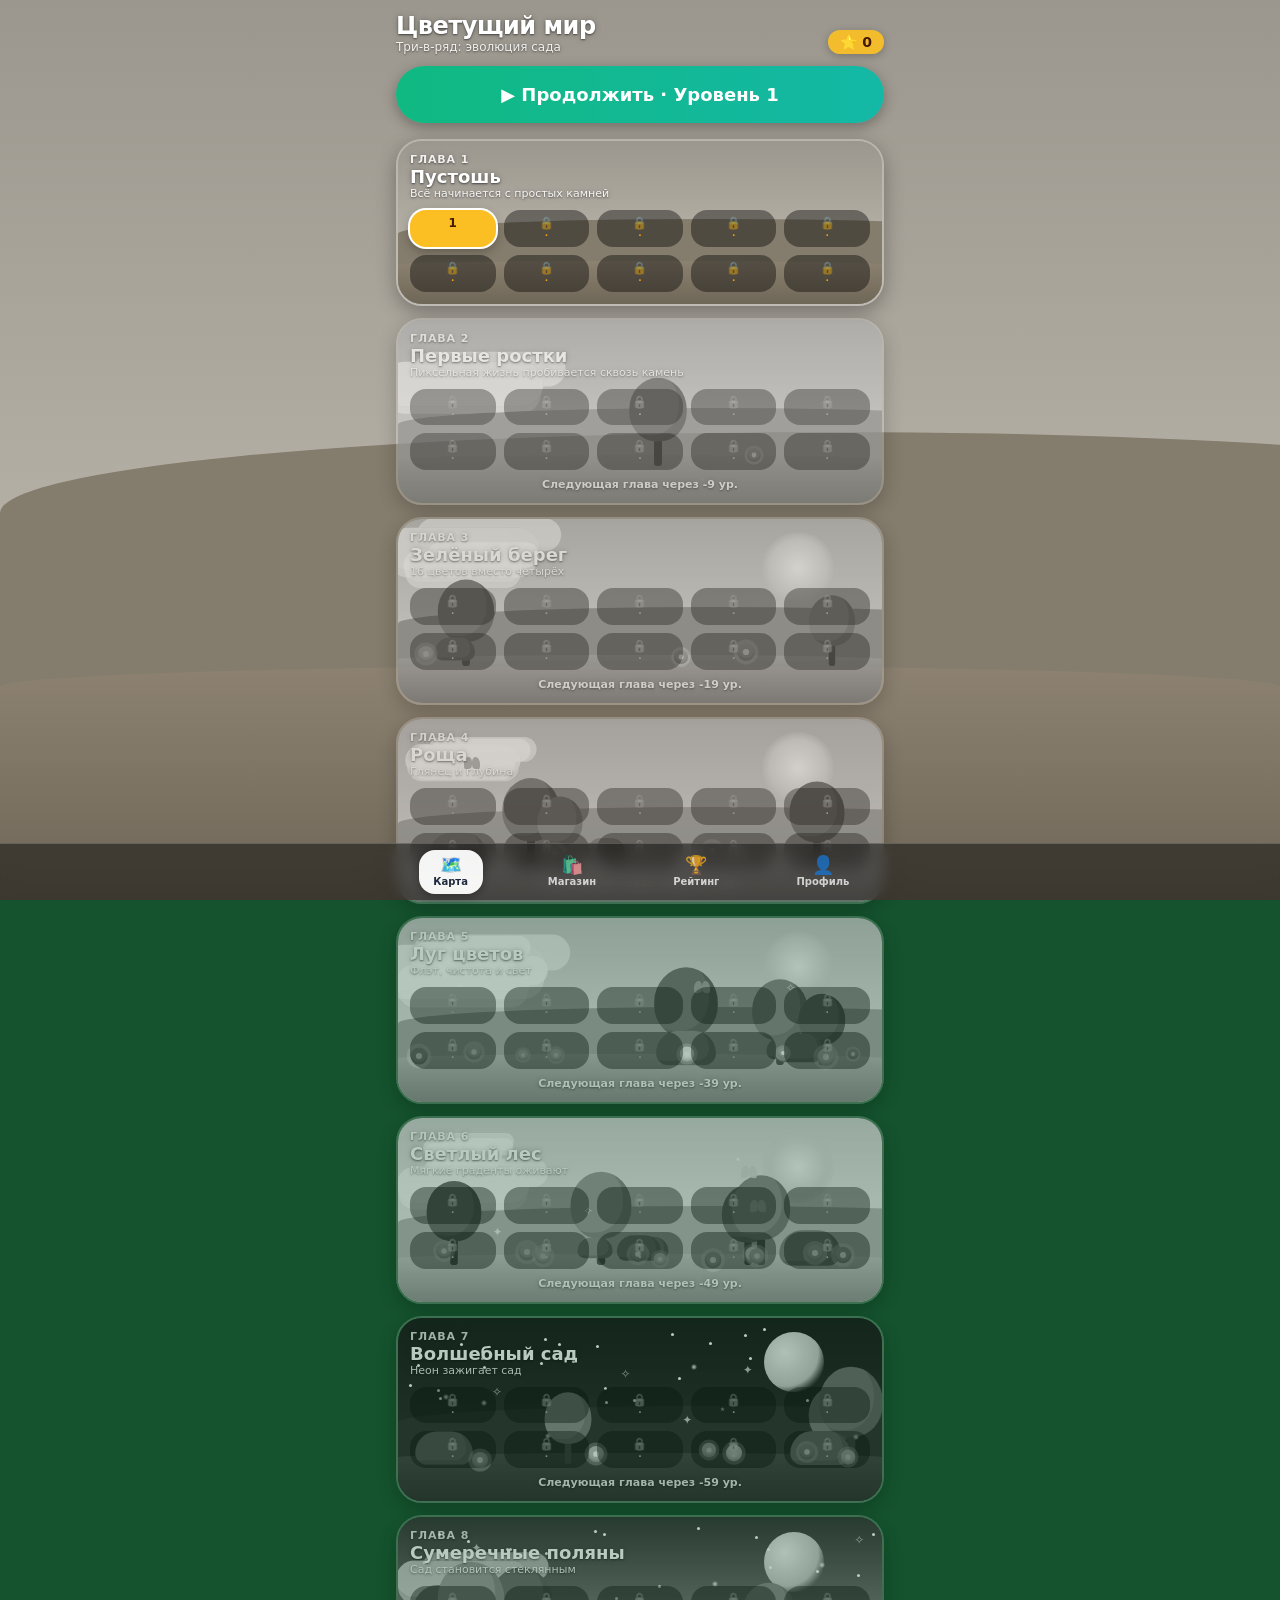
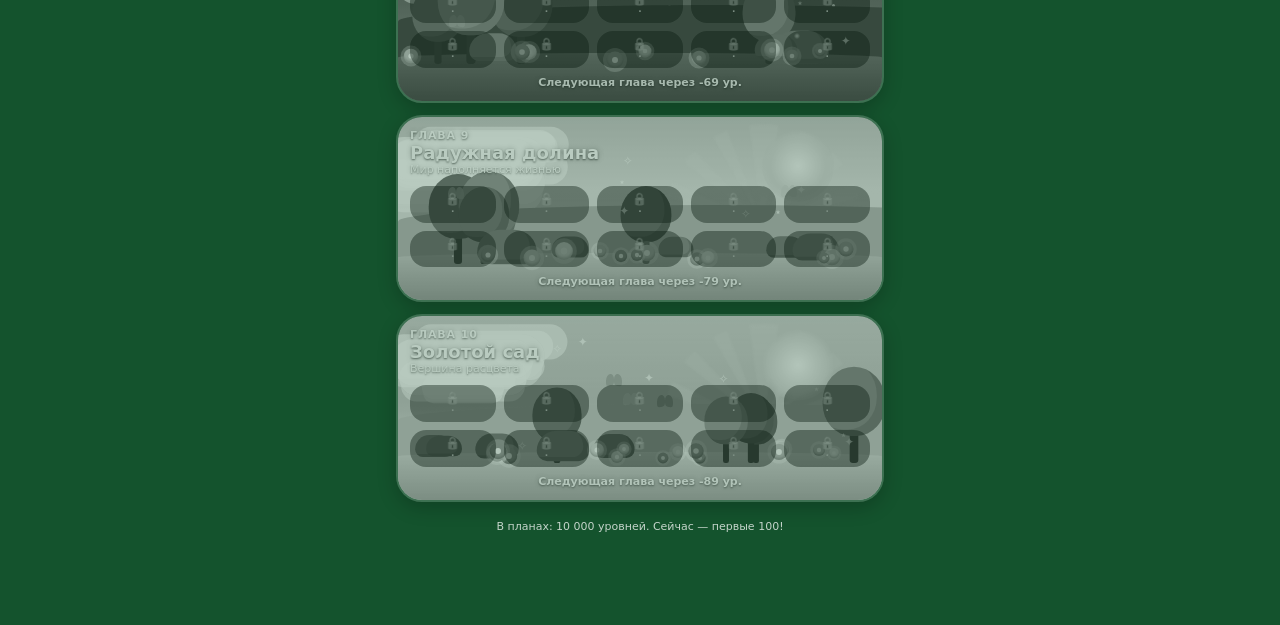
==== blooming-world/download/blooming-world/index.html @ 2d6fb083 "blooming-world: Task 3: непрерывность+GitHub — зеркало проекта в отдельную папку; standalone-игра уж" ====
<!doctype html>
<html lang="ru">
<head>
<meta charset="utf-8">
<meta name="viewport" content="width=device-width, initial-scale=1, viewport-fit=cover, user-scalable=no">
<title>Цветущий мир — Blooming World</title>
<meta name="description" content="Match-3 игра «Цветущий мир»: 100 уровней в 10 эрах графики. Автономная версия — один HTML-файл.">
<style>
/* ============================================================
 * Blooming World — standalone single-file edition styles
 * (port of the Next.js/Tailwind UI + globals.css animations)
 * ============================================================ */
* { box-sizing: border-box; -webkit-tap-highlight-color: transparent; }
html, body { margin: 0; padding: 0; }
body {
  font-family: ui-rounded, 'Segoe UI', 'Noto Sans', system-ui, -apple-system, sans-serif;
  background: #14532d;
  color: #fff;
  min-height: 100vh;
  overflow-x: hidden;
  user-select: none;
}
button { font-family: inherit; border: 0; cursor: pointer; background: none; color: inherit; }
input { font-family: inherit; }

.app { position: relative; min-height: 100vh; overflow: hidden; }
.screen { position: relative; z-index: 10; }

/* ---------- blooming background ---------- */
.bg-layer { position: absolute; inset: 0; z-index: 0; pointer-events: none; overflow: hidden; }
.bg-layer.as-root { position: fixed; }
.bg-ground { position: absolute; left: 0; right: 0; bottom: 0; height: 26%; border-radius: 100% 100% 0 0 / 18% 18% 0 0; }
.bg-hill { position: absolute; bottom: 20%; width: 130%; height: 30%; border-radius: 100% 100% 0 0 / 60% 60% 0 0; }
.bg-hill.near { bottom: 22%; }
.bg-sun { position: absolute; top: 7%; right: 10%; width: 72px; height: 72px; border-radius: 50%;
  background: radial-gradient(circle, #fff7cf 0%, #ffd94e 55%, rgba(255,200,60,.15) 72%, transparent 76%);
  animation: bm-sun-rays 5s ease-in-out infinite; }
.bg-rays { position: absolute; top: 4%; right: 4%; width: 200px; height: 200px;
  background: repeating-conic-gradient(from 0deg, rgba(255,240,170,.14) 0deg 9deg, transparent 9deg 22deg);
  border-radius: 50%; filter: blur(1px); animation: bm-sun-rays 6s ease-in-out infinite; }
.bg-cloud { position: absolute; width: 130px; height: 36px; border-radius: 40px;
  background: rgba(255,255,255,.8); box-shadow: 0 8px 0 -2px rgba(255,255,255,.65), 22px -12px 0 -4px rgba(255,255,255,.7); opacity: .8;
  animation: bm-cloud-drift linear infinite; }
.bg-star { position: absolute; width: 3px; height: 3px; border-radius: 50%; background: #fff;
  animation: bm-star-twinkle 3s ease-in-out infinite; }
.bg-tree { position: absolute; bottom: 20%; width: 46px; height: 74px; transform-origin: bottom center;
  animation: bm-tree-sway 4s ease-in-out infinite; }
.bg-tree::before { content: ''; position: absolute; left: 50%; bottom: 0; width: 8px; height: 40%; transform: translateX(-50%);
  background: #6b4a2c; border-radius: 3px; }
.bg-tree::after { content: ''; position: absolute; left: 50%; bottom: 34%; transform: translateX(-50%);
  width: 58px; height: 64px; border-radius: 50% 50% 46% 46%; background: var(--tree, #2e8a4e);
  box-shadow: inset -8px -6px 0 rgba(0,0,0,.12); }
.bg-bush { position: absolute; bottom: 21%; width: 52px; height: 30px; border-radius: 26px 26px 14px 14px;
  background: var(--bush, #3da05a); box-shadow: inset -6px -4px 0 rgba(0,0,0,.12); }
.bg-flower { position: absolute; bottom: 21%; width: 14px; height: 14px; border-radius: 50%;
  background: var(--fl, #ff8ab0); box-shadow: 0 0 0 3px var(--flc, rgba(255,255,255,.25)), inset 0 -2px 2px rgba(0,0,0,.18); }
.bg-flower::after { content: ''; position: absolute; left: 50%; top: 50%; width: 5px; height: 5px; border-radius: 50%;
  transform: translate(-50%,-50%); background: #fff8d8; }
.bg-butterfly { position: absolute; width: 16px; height: 12px; animation: bm-butterfly 9s ease-in-out infinite; }
.bg-butterfly::before, .bg-butterfly::after { content: ''; position: absolute; top: 0; width: 8px; height: 12px; border-radius: 60% 60% 40% 40%;
  background: var(--bf, #ffd166); opacity: .9; }
.bg-butterfly::before { left: 0; transform: skewY(-12deg); }
.bg-butterfly::after { right: 0; transform: skewY(12deg); }
.bg-petal { position: absolute; top: -5vh; width: 12px; height: 12px; border-radius: 60% 0 60% 0;
  background: var(--pt, #ffb0c8); opacity: .85; animation: bm-petal-fall linear infinite; }
.bg-firefly { position: absolute; width: 6px; height: 6px; border-radius: 50%;
  background: radial-gradient(circle, #eaff9a, rgba(180,255,120,.1) 70%);
  animation: bm-firefly 4.5s ease-in-out infinite; }
.bg-sparkle { position: absolute; font-size: 12px; color: #fff; opacity: .7; animation: bm-sparkle 3s ease-in-out infinite; }
.bg-moon { position: absolute; top: 8%; right: 12%; width: 60px; height: 60px; border-radius: 50%;
  background: radial-gradient(circle at 35% 35%, #f4f0ff, #c9c2e8 60%, rgba(150,140,200,.2) 75%, transparent 80%); }

/* ---------- tile animations (ported 1:1) ---------- */
@keyframes bm-pop { 0% { transform: scale(1); opacity: 1; } 40% { transform: scale(1.25) rotate(6deg); opacity: 1; } 100% { transform: scale(0) rotate(20deg); opacity: 0; } }
@keyframes bm-fall-in { 0% { transform: translateY(-120%) scale(0.6); opacity: 0.4; } 70% { transform: translateY(0) scale(1.04); opacity: 1; } 100% { transform: translateY(0) scale(1); opacity: 1; } }
@keyframes bm-born { 0% { transform: scale(0.3) rotate(-30deg); } 60% { transform: scale(1.25) rotate(8deg); } 100% { transform: scale(1) rotate(0); } }
@keyframes bm-wobble { 0%, 100% { transform: translateY(0); } 50% { transform: translateY(-4%); } }
@keyframes bm-shake { 0%, 100% { transform: translateX(0); } 25% { transform: translateX(-6%); } 75% { transform: translateX(6%); } }
@keyframes bm-shine { 0% { transform: translateX(-180%) skewX(-18deg); } 100% { transform: translateX(280%) skewX(-18deg); } }
@keyframes bm-special-pulse { 0%, 100% { filter: brightness(1); transform: scale(1); } 50% { filter: brightness(1.35); transform: scale(1.06); } }
@keyframes bm-rainbow-spin { 0% { filter: hue-rotate(0deg); } 100% { filter: hue-rotate(360deg); } }
@keyframes bm-stone-hit { 0%, 100% { transform: translate(0); } 30% { transform: translate(-4%, 2%); } 60% { transform: translate(4%, -2%); } }
@keyframes bm-particle { 0% { transform: translate(0, 0) scale(1); opacity: 1; } 100% { transform: translate(var(--dx), var(--dy)) scale(0.2) rotate(var(--rot)); opacity: 0; } }
@keyframes bm-star-pop { 0% { transform: scale(0) rotate(-90deg); opacity: 0; } 70% { transform: scale(1.35) rotate(8deg); opacity: 1; } 100% { transform: scale(1) rotate(0); opacity: 1; } }
@keyframes bm-float-up { 0% { transform: translateY(0); opacity: 1; } 100% { transform: translateY(-160%); opacity: 0; } }
@keyframes bm-toast-in { 0% { transform: translateY(-16px); opacity: 0; } 100% { transform: translateY(0); opacity: 1; } }
@keyframes bm-cloud-drift { 0% { transform: translateX(-15vw); } 100% { transform: translateX(115vw); } }
@keyframes bm-petal-fall { 0% { transform: translate(0, -8vh) rotate(0deg); opacity: 0; } 10% { opacity: 0.9; } 100% { transform: translate(var(--drift, 4vw), 108vh) rotate(320deg); opacity: 0; } }
@keyframes bm-butterfly { 0% { transform: translate(0, 0) rotate(0deg); } 25% { transform: translate(3vw, -2vh) rotate(8deg); } 50% { transform: translate(6vw, 1vh) rotate(-6deg); } 75% { transform: translate(2vw, 3vh) rotate(5deg); } 100% { transform: translate(0, 0) rotate(0deg); } }
@keyframes bm-firefly { 0%, 100% { opacity: 0.1; transform: translate(0, 0); } 50% { opacity: 1; transform: translate(1.5vw, -2vh); } }
@keyframes bm-sparkle { 0%, 100% { opacity: 0; transform: scale(0.4); } 50% { opacity: 1; transform: scale(1.15); } }
@keyframes bm-sun-rays { 0%, 100% { opacity: 0.5; } 50% { opacity: 0.85; } }
@keyframes bm-star-twinkle { 0%, 100% { opacity: 0.25; } 50% { opacity: 1; } }
@keyframes bm-tree-sway { 0%, 100% { transform: rotate(-1.6deg); } 50% { transform: rotate(1.6deg); } }

.bm-pop { animation: bm-pop 0.24s ease-in forwards; }
.bm-fall-in { animation: bm-fall-in 0.26s cubic-bezier(.3,.7,.4,1.1); }
.bm-born { animation: bm-born 0.3s cubic-bezier(.3,1.4,.5,1); }
.bm-wobble { animation: bm-wobble 2.4s ease-in-out infinite; }
.bm-shake { animation: bm-shake 0.28s ease-in-out 2; }
.bm-stone-hit { animation: bm-stone-hit 0.3s ease-in-out; }
.bm-special-pulse { animation: bm-special-pulse 1.4s ease-in-out infinite; }
.bm-rainbow-spin { animation: bm-rainbow-spin 2.5s linear infinite; }
.bm-particle { position: absolute; pointer-events: none; z-index: 30; animation: bm-particle 0.65s ease-out forwards; will-change: transform, opacity; }
.bm-star-pop { animation: bm-star-pop 0.45s cubic-bezier(.3,1.5,.5,1) backwards; }
.bm-float-up { animation: bm-float-up 0.9s ease-out forwards; }
.bm-toast-in { animation: bm-toast-in 0.25s ease-out; }
.bm-shine-wrap { position: absolute; inset: 0; overflow: hidden; pointer-events: none; }
.bm-shine-bar { position: absolute; top: -20%; bottom: -20%; width: 34%; background: linear-gradient(90deg, transparent, rgba(255,255,255,.55), transparent); animation: bm-shine 2.6s ease-in-out infinite; }
.bm-pixel-pattern { position: absolute; inset: 0; background-image: repeating-linear-gradient(45deg, rgba(0,0,0,.06) 0 4px, transparent 4px 8px), repeating-linear-gradient(-45deg, rgba(255,255,255,.05) 0 4px, transparent 4px 8px); }
.bm-checker-light { background-image: linear-gradient(45deg, rgba(255,255,255,.06) 25%, transparent 25%, transparent 75%, rgba(255,255,255,.06) 75%); background-size: 24px 24px; }
.bm-text-outline { text-shadow: 0 1px 2px rgba(0,0,0,.5), 0 0 6px rgba(0,0,0,.25); }

/* ---------- shared ui ---------- */
.card { background: rgba(0,0,0,.25); backdrop-filter: blur(4px); border: 2px solid rgba(255,255,255,.22); border-radius: 22px; }
.btn { border-radius: 999px; padding: 10px 18px; font-weight: 800; font-size: 14px; transition: filter .15s, transform .05s; }
.btn:active { transform: scale(.97); }
.btn-primary { background: linear-gradient(90deg, #10b981, #14b8a6); color: #fff; box-shadow: 0 4px 14px rgba(0,0,0,.3); }
.btn-amber { background: #fbbf24; color: #451a03; box-shadow: 0 4px 12px rgba(0,0,0,.25); }
.btn-ghost { background: rgba(255,255,255,.25); color: #fff; }
.btn-white { background: #fff; color: #047857; }
.btn-dark { background: rgba(0,0,0,.35); color: #fff; }
.chip { display: inline-flex; align-items: center; gap: 6px; border-radius: 999px; padding: 4px 12px; font-size: 12px; font-weight: 700; background: rgba(0,0,0,.32); color: #fff; }
.chip.done { background: rgba(16,185,129,.9); }
.coin-pill { display: inline-flex; align-items: center; gap: 4px; background: rgba(251,191,36,.92); color: #451a03; border-radius: 999px; padding: 4px 12px; font-size: 14px; font-weight: 900; box-shadow: 0 2px 8px rgba(0,0,0,.25); }

/* ---------- bottom nav ---------- */
.bottom-nav { position: fixed; left: 0; right: 0; bottom: 0; z-index: 40; border-top: 1px solid rgba(255,255,255,.2); background: rgba(0,0,0,.45); backdrop-filter: blur(8px); padding-bottom: env(safe-area-inset-bottom); }
.bottom-nav .row { max-width: 512px; margin: 0 auto; display: flex; justify-content: space-around; padding: 6px 8px; }
.nav-btn { display: flex; flex-direction: column; align-items: center; gap: 2px; min-height: 44px; min-width: 64px; border-radius: 16px; padding: 6px 12px; font-size: 10px; font-weight: 700; color: rgba(255,255,255,.75); }
.nav-btn.active { background: rgba(255,255,255,.95); color: #1e293b; box-shadow: 0 3px 10px rgba(0,0,0,.3); }
.nav-btn .ico { font-size: 18px; line-height: 1; }

/* ---------- map ---------- */
.map-wrap { max-width: 512px; margin: 0 auto; padding: 12px 12px 90px; }
.map-head { display: flex; align-items: flex-end; justify-content: space-between; margin-bottom: 12px; }
.map-head h1 { margin: 0; font-size: 24px; font-weight: 900; letter-spacing: -0.02em; }
.map-head p { margin: 0; font-size: 12px; opacity: .85; }
.chapter-card { position: relative; overflow: hidden; border-radius: 26px; border: 2px solid rgba(255,255,255,.25); box-shadow: 0 6px 20px rgba(0,0,0,.3); margin-bottom: 12px; }
.chapter-card.locked { opacity: .7; filter: saturate(0); }
.chapter-inner { position: relative; z-index: 10; padding: 12px; }
.chapter-kicker { font-size: 11px; font-weight: 700; text-transform: uppercase; letter-spacing: .08em; opacity: .85; }
.chapter-name { font-size: 18px; font-weight: 900; }
.chapter-tag { font-size: 11px; opacity: .9; }
.bloomed-pill { background: rgba(255,255,255,.85); color: #047857; border-radius: 999px; padding: 4px 10px; font-size: 12px; font-weight: 900; }
.levels-grid { margin-top: 10px; display: grid; grid-template-columns: repeat(5, 1fr); gap: 8px; }
.level-btn { display: flex; flex-direction: column; align-items: center; border-radius: 16px; padding: 6px 0; font-size: 12px; font-weight: 900; }
.level-btn.open { background: rgba(255,255,255,.88); color: #334155; }
.level-btn.open:hover { background: #fff; }
.level-btn.current { background: #fbbf24; color: #451a03; box-shadow: 0 0 0 2px #fff, 0 4px 12px rgba(0,0,0,.3); }
.level-btn.locked { background: rgba(0,0,0,.4); color: rgba(255,255,255,.5); cursor: not-allowed; }
.level-stars { font-size: 9px; line-height: 1.2; color: #f59e0b; }

/* ---------- game ---------- */
.game-wrap { max-width: 512px; margin: 0 auto; padding: 8px 12px 10px; display: flex; flex-direction: column; min-height: 100vh; }
.game-top { display: flex; align-items: center; justify-content: space-between; gap: 8px; }
.game-title { font-size: 14px; font-weight: 800; text-align: center; }
.boss-badge { display: block; font-size: 10px; font-weight: 900; letter-spacing: .18em; color: #fcd34d; }
.stats-row { margin-top: 8px; display: flex; gap: 8px; }
.stat-box { flex: 1; border-radius: 16px; background: rgba(0,0,0,.25); backdrop-filter: blur(3px); padding: 5px 12px; }
.stat-box .lbl { font-size: 10px; text-transform: uppercase; letter-spacing: .05em; opacity: .7; }
.stat-box .val { font-size: 20px; font-weight: 900; line-height: 1.1; }
.goals-row { margin-top: 8px; display: flex; flex-wrap: wrap; gap: 6px; }
.board-outer { margin-top: 12px; display: flex; justify-content: center; }
.board-box { position: relative; width: 100%; max-width: 480px; border-radius: 26px; padding: 10px; border: 2px solid rgba(255,255,255,.22); }
.board-inner { position: relative; }
.cell { position: absolute; padding: 3%; }
.cell button { width: 100%; height: 100%; transition: transform .15s, filter .15s; display: block; padding: 0; }
.cell button.sel { transform: scale(1.1); filter: brightness(1.2) drop-shadow(0 0 6px rgba(255,255,255,.8)); z-index: 5; position: relative; }
.cell.void-cell { padding: 0; }
.void-dot { position: absolute; inset: 8%; border-radius: 15%; background: rgba(0,0,0,.1); }
.tile-root { position: relative; width: 100%; height: 100%; }
.tile-rim { position: absolute; }
.tile-body { position: absolute; inset: 6%; overflow: hidden; }
.tile-over { position: absolute; inset: 6%; z-index: 10; display: flex; align-items: center; justify-content: center; pointer-events: none; }
.tile-glyph { font-size: 50cqw; line-height: 1; filter: drop-shadow(0 1px 2px rgba(0,0,0,.45)); }
.spec-disc { width: 58%; height: 58%; border-radius: 50%; display: flex; align-items: center; justify-content: center; background: rgba(16,12,22,.52); }
.spec-glyph { font-size: 34cqw; font-weight: 900; color: #fff; text-shadow: 0 0 3px rgba(0,0,0,.8), 0 1px 2px rgba(0,0,0,.55); }
.stone-wrap { position: relative; width: 100%; height: 100%; }
.stone-pips { position: absolute; left: 0; right: 0; bottom: 7%; display: flex; justify-content: center; gap: 6%; z-index: 5; }
.stone-pips span { width: 11%; aspect-ratio: 1; border-radius: 50%; background: rgba(16,20,26,.6); box-shadow: 0 0 0 1px rgba(255,255,255,.4); }
.hint-line { margin-top: 8px; text-align: center; font-size: 11px; opacity: .78; }
.boosters-row { margin-top: 6px; display: grid; grid-template-columns: repeat(6, 1fr); gap: 6px; }
.booster-btn { position: relative; display: flex; align-items: center; justify-content: center; border-radius: 16px; padding: 7px 0; font-size: 20px; background: rgba(0,0,0,.32); transition: background .15s; }
.booster-btn:hover { background: rgba(0,0,0,.45); }
.booster-btn.active { background: #fbbf24; color: #451a03; box-shadow: 0 0 0 2px #fff; }
.booster-count { position: absolute; right: -4px; top: -4px; min-width: 18px; border-radius: 999px; padding: 0 4px; font-size: 10px; font-weight: 900; line-height: 18px; color: #fff; }
.booster-count.has { background: #10b981; }
.booster-count.zero { background: rgba(244,63,94,.9); }
.cancel-row { margin-top: 6px; text-align: center; }
.float-txt { position: absolute; z-index: 20; transform: translateX(-50%); white-space: nowrap; font-size: 14px; font-weight: 900; color: #fff; text-shadow: 0 1px 3px rgba(0,0,0,.6); pointer-events: none; }
.toast-wrap { position: fixed; left: 50%; top: 64px; transform: translateX(-50%); z-index: 60; }
.toast-box { background: rgba(0,0,0,.8); border-radius: 999px; padding: 8px 18px; font-size: 14px; font-weight: 700; box-shadow: 0 6px 18px rgba(0,0,0,.4); }

/* ---------- modals ---------- */
.modal-overlay { position: fixed; inset: 0; z-index: 70; background: rgba(0,0,0,.55); display: flex; align-items: center; justify-content: center; padding: 16px; }
.modal { width: 100%; max-width: 330px; border-radius: 26px; padding: 18px; text-align: center; box-shadow: 0 20px 60px rgba(0,0,0,.5); }
.modal.win { background: linear-gradient(180deg, #10b981, #0d9488); }
.modal.lose { background: linear-gradient(180deg, #334155, #0f172a); }
.modal.light { background: #fff; color: #1e293b; }
.modal h2 { margin: 0 0 6px; font-size: 22px; font-weight: 900; }
.modal .stars-row { display: flex; justify-content: center; gap: 8px; font-size: 36px; margin: 8px 0; }
.modal .stars-row .dim { opacity: .25; filter: grayscale(1); }
.modal .sub { font-size: 13px; margin: 4px 0; }
.modal .reward-pill { display: inline-block; background: rgba(251,191,36,.92); color: #451a03; border-radius: 999px; padding: 6px 16px; font-weight: 900; margin-top: 6px; }
.modal .col { display: flex; flex-direction: column; gap: 8px; margin-top: 14px; }
.modal .row2 { display: flex; gap: 8px; }

/* ---------- shop / ranks / profile ---------- */
.panel-wrap { max-width: 512px; margin: 0 auto; padding: 12px 12px 90px; }
.panel-title { font-size: 22px; font-weight: 900; margin: 0 0 4px; }
.tabs-row { display: flex; gap: 6px; overflow-x: auto; margin: 10px 0; padding-bottom: 2px; }
.tab-btn { flex-shrink: 0; border-radius: 999px; padding: 7px 14px; font-size: 12px; font-weight: 800; background: rgba(0,0,0,.32); color: rgba(255,255,255,.85); }
.tab-btn.active { background: #fff; color: #1e293b; }
.shop-item { display: flex; align-items: center; gap: 10px; border-radius: 20px; background: rgba(0,0,0,.28); border: 1px solid rgba(255,255,255,.18); padding: 10px 12px; margin-bottom: 8px; }
.shop-item .info { flex: 1; min-width: 0; }
.shop-item .nm { font-size: 14px; font-weight: 800; }
.shop-item .ds { font-size: 11px; opacity: .75; }
.shop-item .pr { font-size: 12px; font-weight: 900; color: #fcd34d; white-space: nowrap; }
.skins-grid { display: grid; grid-template-columns: repeat(3, 1fr); gap: 8px; }
.skin-card { border-radius: 18px; background: rgba(0,0,0,.28); border: 1px solid rgba(255,255,255,.18); padding: 10px 8px; text-align: center; }
.skin-card.equipped { border-color: #fbbf24; box-shadow: 0 0 0 1px #fbbf24; }
.skin-preview { display: grid; grid-template-columns: repeat(3, 1fr); gap: 4px; justify-items: center; margin-bottom: 8px; }
.skin-tile { width: 26px; height: 26px; position: relative; container-type: size; }
.skin-tile .tile-rim { position: absolute; }
.skin-tile .tile-body { position: absolute; inset: 8%; overflow: hidden; }
.skin-tile .tile-glyph { font-size: 50cqw; }
.rank-podium { display: flex; gap: 6px; align-items: flex-end; justify-content: center; margin: 12px 0; }
.rank-podium .pod { flex: 1; border-radius: 16px 16px 6px 6px; background: rgba(0,0,0,.32); padding: 8px 4px; text-align: center; font-size: 11px; }
.rank-podium .pod .em { font-size: 22px; }
.rank-row { display: flex; align-items: center; gap: 10px; border-radius: 14px; padding: 7px 10px; margin-bottom: 4px; background: rgba(0,0,0,.24); font-size: 13px; }
.rank-row.me { background: rgba(251,191,36,.9); color: #451a03; font-weight: 900; }
.rank-row .pos { width: 34px; font-weight: 900; opacity: .8; }
.rank-row .nm { flex: 1; overflow: hidden; text-overflow: ellipsis; white-space: nowrap; }
.search-input { width: 100%; border-radius: 999px; border: 1px solid rgba(255,255,255,.3); background: rgba(0,0,0,.3); color: #fff; padding: 9px 16px; font-size: 14px; outline: none; margin-bottom: 10px; }
.profile-head { display: flex; align-items: center; gap: 12px; margin-bottom: 12px; }
.avatar-bubble { width: 64px; height: 64px; border-radius: 50%; display: flex; align-items: center; justify-content: center; font-size: 32px; }
.stat-grid { display: grid; grid-template-columns: repeat(2, 1fr); gap: 8px; margin-top: 8px; }
.stat-card { border-radius: 18px; background: rgba(0,0,0,.28); border: 1px solid rgba(255,255,255,.16); padding: 10px 12px; }
.stat-card .v { font-size: 20px; font-weight: 900; }
.stat-card .k { font-size: 11px; opacity: .75; }
.name-input { width: 100%; border-radius: 14px; border: 1px solid rgba(255,255,255,.3); background: rgba(0,0,0,.3); color: #fff; padding: 10px 14px; font-size: 15px; outline: none; }
.settings-block { margin-top: 14px; border-radius: 20px; background: rgba(0,0,0,.28); border: 1px solid rgba(255,255,255,.16); padding: 12px 14px; }
.settings-row { display: flex; align-items: center; justify-content: space-between; padding: 8px 0; font-size: 14px; font-weight: 700; }
.seg { display: inline-flex; border-radius: 999px; overflow: hidden; border: 1px solid rgba(255,255,255,.3); }
.seg button { padding: 6px 14px; font-size: 12px; font-weight: 800; color: rgba(255,255,255,.8); }
.seg button.on { background: #fff; color: #1e293b; }
.eq-list { display: flex; flex-wrap: wrap; gap: 6px; margin-top: 8px; }

/* small screens */
@media (max-width: 380px) {
  .levels-grid { gap: 5px; }
  .board-box { padding: 7px; }
}

</style>
</head>
<body>
<div id="app"></div>
<script>
/* ============ data.js ============ */
/* ============================================================
 * Blooming World — data layer (port of i18n.ts, shapes.ts,
 * themes.ts, shop.ts, levels.ts, leaderboard.ts)
 * ============================================================ */

/* ---------------- i18n ---------------- */
const I18N_RU = {
  'app.title': 'Цветущий мир',
  'app.subtitle': 'Три-в-ряд: эволюция сада',
  'nav.map': 'Карта', 'nav.shop': 'Магазин', 'nav.ranks': 'Рейтинг', 'nav.profile': 'Профиль',
  'map.play': 'Играть', 'map.continue': 'Продолжить', 'map.level': 'Уровень',
  'map.chapter': 'Глава', 'map.locked': 'Закрыто', 'map.bloomed': 'Расцвело!',
  'map.nextChapter': 'Следующая глава через {n} ур.',
  'map.comingSoon': 'В планах: 10 000 уровней. Сейчас — первые 100!',
  'game.moves': 'Ходы', 'game.score': 'Очки', 'game.goal': 'Цель',
  'game.tapHint': 'Тапай группы из 2+ камней',
  'game.swapHint': 'Меняй камни местами: собирай 3+ в ряд',
  'game.bossLevel': 'ВЗРЫВНОЙ УРОВЕНЬ',
  'game.win': 'Победа!', 'game.lose': 'Ходы закончились',
  'game.next': 'Следующий уровень', 'game.retry': 'Ещё раз', 'game.exit': 'На карту',
  'game.cascade': 'Комбо x{n}!',
  'game.shuffled': 'Ходов больше нет — поле перемешано',
  'game.plus5': '+5 ходов', 'game.buyAndUse': 'Купить и применить', 'game.use': 'Применить',
  'game.boosters': 'Бусты', 'game.selectTarget': 'Выбери цель на поле', 'game.cancel': 'Отмена',
  'game.starReward': 'Награда', 'game.newStars': 'Новый рекорд звёзд!', 'game.firstWin': 'Первое прохождение!',
  'game.stoneGoal': 'Разбей камни', 'game.itemGoal': 'Собери бутоны',
  'game.collectGoal': 'Собери камни', 'game.scoreGoal': 'Набери очки',
  'shop.title': 'Магазин', 'shop.coins': 'Монеты',
  'shop.tab.boosters': 'Бусты', 'shop.tab.bank': 'Банк', 'shop.tab.skins': 'Скины',
  'shop.tab.avatars': 'Аватары', 'shop.tab.frames': 'Рамки', 'shop.tab.names': 'Имя', 'shop.tab.effects': 'Эффекты',
  'shop.buy': 'Купить', 'shop.equip': 'Надеть', 'shop.equipped': 'Надето', 'shop.owned': 'Куплено',
  'shop.notEnough': 'Недостаточно монет', 'shop.purchased': 'Покупка совершена!',
  'shop.demoNote': 'Демо-режим: оплата симулируется, монеты зачисляются бесплатно',
  'shop.simulatePay': 'Пополнить (демо)',
  'shop.effectTile': 'Эффекты камней', 'shop.effectAvatar': 'Эффекты аватара', 'shop.effectName': 'Эффекты имени',
  'shop.free': 'Бесплатно',
  'ranks.title': 'Глобальный рейтинг', 'ranks.players': 'игроков', 'ranks.youAre': 'Вы на месте',
  'ranks.level': 'Ур.', 'ranks.stars': 'Звёзды', 'ranks.you': 'ВЫ', 'ranks.search': 'Поиск игрока...', 'ranks.top3': 'Лидеры',
  'profile.title': 'Профиль', 'profile.name': 'Имя игрока', 'profile.namePlaceholder': 'Введите имя',
  'profile.save': 'Сохранить', 'profile.saved': 'Сохранено!', 'profile.stats': 'Статистика',
  'profile.stat.wins': 'Побед', 'profile.stat.levels': 'Уровней пройдено', 'profile.stat.stars': 'Звёзд собрано',
  'profile.stat.bestCascade': 'Лучшее комбо', 'profile.stat.totalScore': 'Всего очков', 'profile.stat.moves': 'Ходов сделано',
  'profile.equipped': 'Экипировка',
  'settings.title': 'Настройки', 'settings.language': 'Язык', 'settings.sound': 'Звук',
  'settings.on': 'Вкл', 'settings.off': 'Выкл',
  'settings.reset': 'Сбросить прогресс',
  'settings.resetConfirm': 'Точно сбросить весь прогресс? Это действие необратимо.',
  'settings.resetYes': 'Да, сбросить', 'settings.resetNo': 'Отмена', 'settings.resetDone': 'Прогресс сброшен',
  'common.coins': 'монет', 'common.close': 'Закрыть', 'common.ok': 'ОК', 'common.loading': 'Загрузка...',
  'goal.stone': 'Камни', 'goal.item': 'Бутоны', 'goal.moves': 'Ходы',
  'era.unlock': 'Глава {n}: {name} — {tag}',
};
const I18N_EN = {
  'app.title': 'Blooming World',
  'app.subtitle': 'Match-3: garden evolution',
  'nav.map': 'Map', 'nav.shop': 'Shop', 'nav.ranks': 'Ranks', 'nav.profile': 'Profile',
  'map.play': 'Play', 'map.continue': 'Continue', 'map.level': 'Level',
  'map.chapter': 'Chapter', 'map.locked': 'Locked', 'map.bloomed': 'Bloomed!',
  'map.nextChapter': 'Next chapter in {n} lv.',
  'map.comingSoon': 'Planned: 10,000 levels. Now the first 100!',
  'game.moves': 'Moves', 'game.score': 'Score', 'game.goal': 'Goal',
  'game.tapHint': 'Tap groups of 2+ gems',
  'game.swapHint': 'Swap gems: match 3+ in a row',
  'game.bossLevel': 'BLAST LEVEL',
  'game.win': 'Victory!', 'game.lose': 'Out of moves',
  'game.next': 'Next level', 'game.retry': 'Retry', 'game.exit': 'Map',
  'game.cascade': 'Combo x{n}!',
  'game.shuffled': 'No moves left — board shuffled',
  'game.plus5': '+5 moves', 'game.buyAndUse': 'Buy & use', 'game.use': 'Use',
  'game.boosters': 'Boosters', 'game.selectTarget': 'Pick a target on the board', 'game.cancel': 'Cancel',
  'game.starReward': 'Reward', 'game.newStars': 'New star record!', 'game.firstWin': 'First clear!',
  'game.stoneGoal': 'Break the stones', 'game.itemGoal': 'Collect the buds',
  'game.collectGoal': 'Collect gems', 'game.scoreGoal': 'Score points',
  'shop.title': 'Shop', 'shop.coins': 'Coins',
  'shop.tab.boosters': 'Boosters', 'shop.tab.bank': 'Bank', 'shop.tab.skins': 'Skins',
  'shop.tab.avatars': 'Avatars', 'shop.tab.frames': 'Frames', 'shop.tab.names': 'Name', 'shop.tab.effects': 'Effects',
  'shop.buy': 'Buy', 'shop.equip': 'Equip', 'shop.equipped': 'Equipped', 'shop.owned': 'Owned',
  'shop.notEnough': 'Not enough coins', 'shop.purchased': 'Purchase complete!',
  'shop.demoNote': 'Demo mode: payment is simulated, coins are added for free',
  'shop.simulatePay': 'Top up (demo)',
  'shop.effectTile': 'Gem effects', 'shop.effectAvatar': 'Avatar effects', 'shop.effectName': 'Name effects',
  'shop.free': 'Free',
  'ranks.title': 'Global leaderboard', 'ranks.players': 'players', 'ranks.youAre': 'You are #',
  'ranks.level': 'Lv', 'ranks.stars': 'Stars', 'ranks.you': 'YOU', 'ranks.search': 'Search player...', 'ranks.top3': 'Top players',
  'profile.title': 'Profile', 'profile.name': 'Player name', 'profile.namePlaceholder': 'Enter name',
  'profile.save': 'Save', 'profile.saved': 'Saved!', 'profile.stats': 'Statistics',
  'profile.stat.wins': 'Wins', 'profile.stat.levels': 'Levels cleared', 'profile.stat.stars': 'Stars earned',
  'profile.stat.bestCascade': 'Best combo', 'profile.stat.totalScore': 'Total score', 'profile.stat.moves': 'Moves made',
  'profile.equipped': 'Equipment',
  'settings.title': 'Settings', 'settings.language': 'Language', 'settings.sound': 'Sound',
  'settings.on': 'On', 'settings.off': 'Off',
  'settings.reset': 'Reset progress',
  'settings.resetConfirm': 'Really reset all progress? This cannot be undone.',
  'settings.resetYes': 'Yes, reset', 'settings.resetNo': 'Cancel', 'settings.resetDone': 'Progress reset',
  'common.coins': 'coins', 'common.close': 'Close', 'common.ok': 'OK', 'common.loading': 'Loading...',
  'goal.stone': 'Stones', 'goal.item': 'Buds', 'goal.moves': 'Moves',
  'era.unlock': 'Chapter {n}: {name} — {tag}',
};
const DICTS = { ru: I18N_RU, en: I18N_EN };
function translate(lang, key, vars) {
  let s = (DICTS[lang] && DICTS[lang][key]) || DICTS.en[key] || key;
  if (vars) for (const [k, v] of Object.entries(vars)) s = s.replace('{' + k + '}', String(v));
  return s;
}

/* ---------------- shapes (colorblind-safe silhouettes) ---------------- */
const GEM_SHAPE_CLIP = [
  'polygon(50% 2%, 97% 91%, 3% 91%)',
  'polygon(50% 0%, 100% 50%, 50% 100%, 0% 50%)',
  'polygon(25% 3%, 75% 3%, 100% 50%, 75% 97%, 25% 97%, 0% 50%)',
  null,
  'polygon(15% 15%, 85% 15%, 85% 85%, 15% 85%)',
  'polygon(50% 0%, 63% 34%, 98% 35%, 71% 57%, 82% 91%, 50% 71%, 18% 91%, 29% 57%, 2% 35%, 37% 34%)',
];
function gemShapeCss(color) {
  const i = Math.max(0, Math.min(GEM_SHAPE_CLIP.length - 1, color));
  const clip = GEM_SHAPE_CLIP[i];
  return clip ? { clipPath: clip, borderRadius: '4%' } : { borderRadius: '50%' };
}

/* ---------------- themes: colorblind-safe palette engine ---------------- */
function hexToHsl(hex) {
  const n = hex.replace('#', '');
  const r = parseInt(n.slice(0, 2), 16) / 255, g = parseInt(n.slice(2, 4), 16) / 255, b = parseInt(n.slice(4, 6), 16) / 255;
  const max = Math.max(r, g, b), min = Math.min(r, g, b);
  const l = (max + min) / 2;
  let h = 0, s = 0;
  if (max !== min) {
    const d = max - min;
    s = l > 0.5 ? d / (2 - max - min) : d / (max + min);
    if (max === r) h = ((g - b) / d + (g < b ? 6 : 0)) / 6;
    else if (max === g) h = ((b - r) / d + 2) / 6;
    else h = ((r - g) / d + 4) / 6;
  }
  return [h * 360, s * 100, l * 100];
}
function hslToHex(h, s, l) {
  const hh = (((h % 360) + 360) % 360) / 360;
  const ss = Math.min(100, Math.max(0, s)) / 100;
  const ll = Math.min(94, Math.max(0, l)) / 100;
  const c = (1 - Math.abs(2 * ll - 1)) * ss;
  const x = c * (1 - Math.abs(((hh * 6) % 2) - 1));
  const m = ll - c / 2;
  let r = 0, g = 0, b = 0;
  if (hh < 1 / 6) { r = c; g = x; }
  else if (hh < 2 / 6) { r = x; g = c; }
  else if (hh < 3 / 6) { g = c; b = x; }
  else if (hh < 4 / 6) { g = x; b = c; }
  else if (hh < 5 / 6) { r = x; b = c; }
  else { r = c; }
  const to = (v) => Math.round((v + m) * 255).toString(16).padStart(2, '0');
  return '#' + to(r) + to(g) + to(b);
}
function tint(hex, sMul, lAdd) {
  const [h, s, l] = hexToHsl(hex);
  return hslToHex(h, s * sMul, l + lAdd);
}
const ANCHORS = ['#c74134', '#f6e04b', '#2ea56d', '#3d9be0', '#b06fc9', '#ef8f2a'];
function eraPal(sMul, lAdd, darkL) {
  return {
    p: ANCHORS.map((c) => tint(c, sMul, lAdd)),
    d: ANCHORS.map((c) => tint(c, sMul * 0.92, lAdd + darkL)),
  };
}
const PAL = [
  eraPal(0.55, -3, -14), eraPal(0.72, 2, -16), eraPal(0.88, 1, -18), eraPal(1.0, 2, -18),
  eraPal(0.92, 7, -14), eraPal(0.9, 8, -12), eraPal(1.18, 6, -10), eraPal(0.82, 10, -16),
  eraPal(0.98, 8, -14), eraPal(1.04, 10, -14),
];
const CHAPTERS = [
  { id: 0, name: { ru: 'Пустошь', en: 'The Barrens' }, tagline: { ru: 'Всё начинается с простых камней', en: 'It all starts with simple stones' },
    palette: PAL[0].p, paletteDark: PAL[0].d, uiAccent: '#8a7a68',
    tile: { rim: 'rgba(40,34,28,.55)', rimWidth: 0.05, flat: true, gradient: false, gloss: false, pixelShadow: false, softShadow: false, glow: false, glass: false, shine: false, wobble: false, pattern: 'none' },
    bg: { sky: 'linear-gradient(180deg,#9b978e 0%,#b5b0a6 60%,#8d8779 100%)', ground: 'linear-gradient(180deg,#8d8271 0%,#6e6657 100%)', hillFar: '#a19a8c', hillNear: '#847c6c', dark: false, clouds: 0, sun: false, stars: false, trees: 0, bushes: 0, flowers: 0, butterflies: 0, petals: 0, fireflies: 0, sparkles: 0, rays: false } },
  { id: 1, name: { ru: 'Первые ростки', en: 'First Sprouts' }, tagline: { ru: 'Пиксельная жизнь пробивается сквозь камень', en: 'Pixel life breaks through the stone' },
    palette: PAL[1].p, paletteDark: PAL[1].d, uiAccent: '#7ac96a',
    tile: { rim: 'rgba(30,26,20,.5)', rimWidth: 0.045, flat: true, gradient: false, gloss: false, pixelShadow: true, softShadow: false, glow: false, glass: false, shine: false, wobble: false, pattern: 'pixel' },
    bg: { sky: 'linear-gradient(180deg,#8fb8c9 0%,#b5d6c9 60%,#8fb894 100%)', ground: 'linear-gradient(180deg,#7aa86a 0%,#568a4c 100%)', hillFar: '#9bc98e', hillNear: '#6fae62', dark: false, clouds: 1, sun: false, stars: false, trees: 1, bushes: 0, flowers: 1, butterflies: 0, petals: 0, fireflies: 0, sparkles: 0, rays: false } },
  { id: 2, name: { ru: 'Зелёный берег', en: 'Green Shore' }, tagline: { ru: '16 цветов вместо четырёх', en: 'Sixteen colors instead of four' },
    palette: PAL[2].p, paletteDark: PAL[2].d, uiAccent: '#3d9be0',
    tile: { rim: 'rgba(28,32,40,.45)', rimWidth: 0.04, flat: false, gradient: true, gloss: false, pixelShadow: true, softShadow: false, glow: false, glass: false, shine: false, wobble: false, pattern: 'none' },
    bg: { sky: 'linear-gradient(180deg,#7ec3e8 0%,#a8dff0 55%,#cfe8c9 100%)', ground: 'linear-gradient(180deg,#7ab86a 0%,#4c8a44 100%)', hillFar: '#93cc85', hillNear: '#63a855', dark: false, clouds: 2, sun: true, stars: false, trees: 2, bushes: 1, flowers: 3, butterflies: 0, petals: 0, fireflies: 0, sparkles: 0, rays: false } },
  { id: 3, name: { ru: 'Роща', en: 'The Grove' }, tagline: { ru: 'Глянец и глубина', en: 'Gloss and depth' },
    palette: PAL[3].p, paletteDark: PAL[3].d, uiAccent: '#ef8f2a',
    tile: { rim: 'rgba(30,26,40,.4)', rimWidth: 0.035, flat: false, gradient: true, gloss: true, pixelShadow: false, softShadow: true, glow: false, glass: false, shine: false, wobble: false, pattern: 'none' },
    bg: { sky: 'linear-gradient(180deg,#6fc0f0 0%,#9fd8f5 50%,#d4ecc0 100%)', ground: 'linear-gradient(180deg,#82c46e 0%,#4c9440 100%)', hillFar: '#9cd48a', hillNear: '#68b458', dark: false, clouds: 2, sun: true, stars: false, trees: 3, bushes: 2, flowers: 5, butterflies: 1, petals: 0, fireflies: 0, sparkles: 0, rays: false } },
  { id: 4, name: { ru: 'Луг цветов', en: 'Flower Meadow' }, tagline: { ru: 'Флэт, чистота и свет', en: 'Flat, clean and light' },
    palette: PAL[4].p, paletteDark: PAL[4].d, uiAccent: '#2ea56d',
    tile: { rim: 'rgba(30,26,40,.35)', rimWidth: 0.03, flat: true, gradient: false, gloss: false, pixelShadow: false, softShadow: true, glow: false, glass: false, shine: false, wobble: true, pattern: 'none' },
    bg: { sky: 'linear-gradient(180deg,#87d0f5 0%,#bce6fa 50%,#dff2cf 100%)', ground: 'linear-gradient(180deg,#8cc978 0%,#57a04a 100%)', hillFar: '#a5dc92', hillNear: '#74bc62', dark: false, clouds: 3, sun: true, stars: false, trees: 3, bushes: 3, flowers: 8, butterflies: 1, petals: 2, fireflies: 0, sparkles: 2, rays: false } },
  { id: 5, name: { ru: 'Светлый лес', en: 'Bright Forest' }, tagline: { ru: 'Мягкие граденты оживают', en: 'Soft gradients come alive' },
    palette: PAL[5].p, paletteDark: PAL[5].d, uiAccent: '#3d9be0',
    tile: { rim: 'rgba(30,26,40,.35)', rimWidth: 0.03, flat: false, gradient: true, gloss: false, pixelShadow: false, softShadow: true, glow: false, glass: false, shine: false, wobble: true, pattern: 'none' },
    bg: { sky: 'linear-gradient(180deg,#9adcf8 0%,#c8ecfa 45%,#e8f6d8 100%)', ground: 'linear-gradient(180deg,#95d482 0%,#5ea84e 100%)', hillFar: '#b0e09c', hillNear: '#80c86c', dark: false, clouds: 3, sun: true, stars: false, trees: 4, bushes: 4, flowers: 10, butterflies: 2, petals: 3, fireflies: 0, sparkles: 3, rays: false } },
  { id: 6, name: { ru: 'Волшебный сад', en: 'Enchanted Garden' }, tagline: { ru: 'Неон зажигает сад', en: 'Neon lights up the garden' },
    palette: PAL[6].p, paletteDark: PAL[6].d, uiAccent: '#22e0ff',
    tile: { rim: 'rgba(235,240,255,.7)', rimWidth: 0.035, flat: false, gradient: true, gloss: false, pixelShadow: false, softShadow: false, glow: true, glass: false, shine: false, wobble: true, pattern: 'none' },
    bg: { sky: 'linear-gradient(180deg,#1a1030 0%,#31195c 55%,#183248 100%)', ground: 'linear-gradient(180deg,#1e4a3a 0%,#12332a 100%)', hillFar: '#24405c', hillNear: '#1a2f46', dark: true, clouds: 0, sun: false, stars: true, trees: 3, bushes: 2, flowers: 6, butterflies: 0, petals: 0, fireflies: 5, sparkles: 5, rays: false } },
  { id: 7, name: { ru: 'Сумеречные поляны', en: 'Twilight Glades' }, tagline: { ru: 'Сад становится стеклянным', en: 'The garden turns to glass' },
    palette: PAL[7].p, paletteDark: PAL[7].d, uiAccent: '#3d9be0',
    tile: { rim: 'rgba(240,244,255,.6)', rimWidth: 0.04, flat: false, gradient: true, gloss: true, pixelShadow: false, softShadow: true, glow: false, glass: true, shine: false, wobble: true, pattern: 'none' },
    bg: { sky: 'linear-gradient(180deg,#3a2a6a 0%,#8a5aa8 45%,#e88a5a 100%)', ground: 'linear-gradient(180deg,#5a7a4a 0%,#3a5232 100%)', hillFar: '#7a5a98', hillNear: '#553f70', dark: true, clouds: 1, sun: false, stars: true, trees: 4, bushes: 3, flowers: 9, butterflies: 1, petals: 4, fireflies: 3, sparkles: 4, rays: false } },
  { id: 8, name: { ru: 'Радужная долина', en: 'Rainbow Valley' }, tagline: { ru: 'Мир наполняется жизнью', en: 'The world fills with life' },
    palette: PAL[8].p, paletteDark: PAL[8].d, uiAccent: '#ef8f2a',
    tile: { rim: 'rgba(110,70,24,.4)', rimWidth: 0.03, flat: false, gradient: true, gloss: true, pixelShadow: false, softShadow: true, glow: false, glass: false, shine: true, wobble: true, pattern: 'rays' },
    bg: { sky: 'linear-gradient(180deg,#8ad4ff 0%,#c0e8ff 40%,#ffe0b0 100%)', ground: 'linear-gradient(180deg,#9ade84 0%,#64b452 100%)', hillFar: '#b5e8a0', hillNear: '#88cc70', dark: false, clouds: 4, sun: true, stars: false, trees: 5, bushes: 5, flowers: 12, butterflies: 2, petals: 6, fireflies: 0, sparkles: 6, rays: true } },
  { id: 9, name: { ru: 'Золотой сад', en: 'Golden Garden' }, tagline: { ru: 'Вершина расцвета', en: 'The peak of bloom' },
    palette: PAL[9].p, paletteDark: PAL[9].d, uiAccent: '#f6e04b',
    tile: { rim: 'rgba(110,70,24,.45)', rimWidth: 0.035, flat: false, gradient: true, gloss: true, pixelShadow: false, softShadow: true, glow: true, glass: false, shine: true, wobble: true, pattern: 'rays' },
    bg: { sky: 'linear-gradient(180deg,#ffca7a 0%,#ffb0c8 45%,#ffe9c0 100%)', ground: 'linear-gradient(180deg,#a8e890 0%,#70c05c 100%)', hillFar: '#c8f0b0', hillNear: '#98d880', dark: false, clouds: 4, sun: true, stars: false, trees: 5, bushes: 5, flowers: 14, butterflies: 3, petals: 8, fireflies: 0, sparkles: 8, rays: true } },
];
function chapterTheme(chapter) {
  return CHAPTERS[Math.max(0, Math.min(CHAPTERS.length - 1, chapter))];
}

/* ---------------- shop catalog ---------------- */
const BOOSTERS = [
  { id: 'hammer', icon: '🔨', price: 40, name: { ru: 'Молоток', en: 'Hammer' }, desc: { ru: 'Убрать один камень с поля', en: 'Remove a single gem' } },
  { id: 'bomb', icon: '💣', price: 60, name: { ru: 'Бомба', en: 'Bomb' }, desc: { ru: 'Взрыв 3×3 в выбранной точке', en: 'Blast a 3×3 area' } },
  { id: 'cross', icon: '⚡', price: 80, name: { ru: 'Молния', en: 'Lightning' }, desc: { ru: 'Очистить ряд и столбец крестом', en: 'Clear a row and column' } },
  { id: 'shuffle', icon: '🔀', price: 50, name: { ru: 'Перемешать', en: 'Shuffle' }, desc: { ru: 'Перемешать все камни на поле', en: 'Reshuffle all gems' } },
  { id: 'undo', icon: '↩️', price: 30, name: { ru: 'Отмена хода', en: 'Undo' }, desc: { ru: 'Отменить последний своп', en: 'Undo your last swap' } },
  { id: 'moves5', icon: '➕5', price: 100, name: { ru: '+5 ходов', en: '+5 Moves' }, desc: { ru: 'Дополнительные 5 ходов в уровне', en: 'Five extra moves in a level' } },
];
const BOOSTER_MAP = Object.fromEntries(BOOSTERS.map((b) => [b.id, b]));
const COIN_PACKS = [
  { id: 'p1', coins: 500, priceLabel: '$0.99' },
  { id: 'p2', coins: 1200, priceLabel: '$1.99', bonus: '+10%' },
  { id: 'p3', coins: 3500, priceLabel: '$4.99', bonus: '+25%' },
  { id: 'p4', coins: 8000, priceLabel: '$9.99', bonus: '+40%' },
  { id: 'p5', coins: 20000, priceLabel: '$19.99', bonus: '+60%' },
];
const GEM_SKINS = [
  { id: 'classic', name: { ru: 'Классика', en: 'Classic' }, price: 0 },
  { id: 'stones', name: { ru: 'Камни', en: 'Stones' }, price: 0, ring: true },
  { id: 'fruits', name: { ru: 'Фрукты', en: 'Fruits' }, price: 300, glyphs: ['🍓', '🍋', '🍏', '🫐', '🍇', '🍊'] },
  { id: 'sweets', name: { ru: 'Сладости', en: 'Sweets' }, price: 400, glyphs: ['🍬', '🍭', '🍩', '🧊', '🧁', '🍫'] },
  { id: 'flowers', name: { ru: 'Цветы', en: 'Flowers' }, price: 500, glyphs: ['🌹', '🌻', '🍀', '🪻', '🌸', '🌷'] },
  { id: 'planets', name: { ru: 'Планеты', en: 'Planets' }, price: 600, glyphs: ['🔴', '🪐', '🌍', '🌑', '💫', '⭐'] },
  { id: 'runes', name: { ru: 'Руны', en: 'Runes' }, price: 700, glyphs: ['🔥', '⚡', '🌿', '🌊', '🔮', '☀️'] },
  { id: 'ocean', name: { ru: 'Океан', en: 'Ocean' }, price: 800, glyphs: ['🐠', '🐟', '🐙', '🦐', '🐡', '🦑'] },
  { id: 'animals', name: { ru: 'Зверята', en: 'Critters' }, price: 900, glyphs: ['🐭', '🐤', '🐸', '🦋', '🐹', '🦊'] },
  { id: 'cosmos', name: { ru: 'Космос', en: 'Cosmos' }, price: 1200, glyphs: ['🚀', '🛸', '☄️', '🌌', '🔭', '👾'] },
];
const AVATARS = [
  { id: 'av-seed', emoji: '🌱', bg: 'linear-gradient(135deg,#b8e0a0,#7ac96a)', price: 0 },
  { id: 'av-flower', emoji: '🌼', bg: 'linear-gradient(135deg,#ffe9a0,#ffd166)', price: 0 },
  { id: 'av-cat', emoji: '🐱', bg: 'linear-gradient(135deg,#ffd8b0,#ffb35e)', price: 50 },
  { id: 'av-fox', emoji: '🦊', bg: 'linear-gradient(135deg,#ffc8a0,#ff8a2a)', price: 50 },
  { id: 'av-panda', emoji: '🐼', bg: 'linear-gradient(135deg,#e8e8e8,#a8a8b8)', price: 50 },
  { id: 'av-frog', emoji: '🐸', bg: 'linear-gradient(135deg,#c0f0a8,#4fd05c)', price: 80 },
  { id: 'av-owl', emoji: '🦉', bg: 'linear-gradient(135deg,#d8c8a8,#9a7a5a)', price: 80 },
  { id: 'av-bee', emoji: '🐝', bg: 'linear-gradient(135deg,#ffe66a,#ffb300)', price: 80 },
  { id: 'av-butterfly', emoji: '🦋', bg: 'linear-gradient(135deg,#c8e0ff,#5ac8ff)', price: 120 },
  { id: 'av-ladybug', emoji: '🐞', bg: 'linear-gradient(135deg,#ffc0c0,#ff5a5a)', price: 120 },
  { id: 'av-unicorn', emoji: '🦄', bg: 'linear-gradient(135deg,#ffd0f0,#c084ff)', price: 200 },
  { id: 'av-dragon', emoji: '🐲', bg: 'linear-gradient(135deg,#c0f0d0,#2fd0c6)', price: 200 },
  { id: 'av-mushroom', emoji: '🍄', bg: 'linear-gradient(135deg,#ffc8c8,#e04470)', price: 150 },
  { id: 'av-sun', emoji: '☀️', bg: 'linear-gradient(135deg,#fff0b0,#ffb300)', price: 150 },
  { id: 'av-moon', emoji: '🌙', bg: 'linear-gradient(135deg,#d0d8ff,#8a9ad6)', price: 150 },
  { id: 'av-star', emoji: '⭐', bg: 'linear-gradient(135deg,#fff8c0,#ffd21f)', price: 150 },
  { id: 'av-gem', emoji: '💎', bg: 'linear-gradient(135deg,#c8f0ff,#5ac8ff)', price: 250 },
  { id: 'av-fire', emoji: '🔥', bg: 'linear-gradient(135deg,#ffd0a0,#ff5a1f)', price: 250 },
  { id: 'av-rocket', emoji: '🚀', bg: 'linear-gradient(135deg,#d0e0ff,#7e2fc2)', price: 300 },
  { id: 'av-robot', emoji: '🤖', bg: 'linear-gradient(135deg,#d8e8e8,#6aa8a4)', price: 300 },
  { id: 'av-queen', emoji: '👑', bg: 'linear-gradient(135deg,#fff0a0,#e0a81f)', price: 400 },
  { id: 'av-mage', emoji: '🧙', bg: 'linear-gradient(135deg,#d8c0ff,#7426a8)', price: 400 },
  { id: 'av-phoenix', emoji: '🦅', bg: 'linear-gradient(135deg,#ffd8a0,#ff7a1f)', price: 500 },
  { id: 'av-rainbow', emoji: '🌈', bg: 'linear-gradient(135deg,#ff9ab8,#ffd83d,#6bff8f,#6be5ff,#d18bff)', price: 600 },
];
const FRAMES = [
  { id: 'fr-none', name: { ru: 'Без рамки', en: 'None' }, price: 0, css: 'none' },
  { id: 'fr-wood', name: { ru: 'Дерево', en: 'Wood' }, price: 60, css: '0 0 0 3px #8a5f40, 0 2px 6px rgba(0,0,0,.3)' },
  { id: 'fr-leaf', name: { ru: 'Листья', en: 'Leaves' }, price: 100, css: '0 0 0 3px #4fd05c, 0 0 8px rgba(79,208,92,.5)' },
  { id: 'fr-sun', name: { ru: 'Солнце', en: 'Sun' }, price: 120, css: '0 0 0 3px #ffb300, 0 0 12px rgba(255,179,0,.6)' },
  { id: 'fr-ice', name: { ru: 'Лёд', en: 'Ice' }, price: 150, css: '0 0 0 3px #6be5ff, 0 0 10px rgba(107,229,255,.6)' },
  { id: 'fr-rose', name: { ru: 'Роза', en: 'Rose' }, price: 180, css: '0 0 0 3px #ff7799, 0 0 10px rgba(255,119,153,.6)' },
  { id: 'fr-gold', name: { ru: 'Золото', en: 'Gold' }, price: 300, css: '0 0 0 4px #ffd83d, 0 0 14px rgba(255,216,61,.7)' },
  { id: 'fr-emerald', name: { ru: 'Изумруд', en: 'Emerald' }, price: 300, css: '0 0 0 4px #6bff8f, 0 0 14px rgba(107,255,143,.7)' },
  { id: 'fr-amethyst', name: { ru: 'Аметист', en: 'Amethyst' }, price: 350, css: '0 0 0 4px #d18bff, 0 0 14px rgba(209,139,255,.7)' },
  { id: 'fr-royal', name: { ru: 'Королевский', en: 'Royal' }, price: 500, css: '0 0 0 4px #fff, 0 0 0 7px #ffd83d, 0 0 18px rgba(255,216,61,.8)' },
  { id: 'fr-neon', name: { ru: 'Неон', en: 'Neon' }, price: 500, css: '0 0 0 3px #22e0ff, 0 0 18px #22e0ff, 0 0 30px rgba(34,224,255,.5)' },
  { id: 'fr-rainbow', name: { ru: 'Радуга', en: 'Rainbow' }, price: 800, css: '0 0 0 4px transparent, 0 0 16px #ff9ab8, 0 0 24px #ffd83d, 0 0 32px #6bff8f' },
];
const NAME_STYLES = [
  { id: 'ns-basic', name: { ru: 'Обычный', en: 'Basic' }, price: 0, css: 'color:#ffffff;font-weight:700' },
  { id: 'ns-fire', name: { ru: 'Огонь', en: 'Fire' }, price: 100, css: 'color:#ff7a1f;font-weight:900;text-shadow:0 0 8px rgba(255,122,31,.8)' },
  { id: 'ns-ice', name: { ru: 'Лёд', en: 'Ice' }, price: 100, css: 'color:#9be8ff;font-weight:700;text-shadow:0 1px 0 #2a9ad6,0 0 8px rgba(107,229,255,.6)' },
  { id: 'ns-gold', name: { ru: 'Золото', en: 'Gold' }, price: 200, css: 'color:#ffd83d;font-weight:900;text-shadow:0 1px 0 #a68a00,0 0 10px rgba(255,216,61,.7)' },
  { id: 'ns-emerald', name: { ru: 'Изумруд', en: 'Emerald' }, price: 150, css: 'color:#8fffa8;font-weight:800;text-shadow:0 0 8px rgba(107,255,143,.6)' },
  { id: 'ns-rose', name: { ru: 'Роза', en: 'Rose' }, price: 150, css: 'color:#ffb8c8;font-weight:800;text-shadow:0 0 8px rgba(255,119,153,.7)' },
  { id: 'ns-royal', name: { ru: 'Роял', en: 'Royal' }, price: 300, css: 'color:#fff;font-weight:900;letter-spacing:.06em;text-shadow:0 0 4px #ffd83d,0 0 12px #e0a81f' },
  { id: 'ns-neon', name: { ru: 'Неон', en: 'Neon' }, price: 350, css: 'color:#22e0ff;font-weight:900;text-shadow:0 0 6px #22e0ff,0 0 14px rgba(34,224,255,.8)' },
  { id: 'ns-shadow', name: { ru: 'Тень', en: 'Shadow' }, price: 200, css: 'color:#3a3a4a;font-weight:900;text-shadow:0 2px 0 rgba(255,255,255,.25)' },
  { id: 'ns-magic', name: { ru: 'Магия', en: 'Magic' }, price: 400, css: 'color:#e8ccff;font-weight:900;font-style:italic;text-shadow:0 0 8px #c44dff,0 0 16px rgba(196,77,255,.6)' },
];
const EFFECTS = [
  { id: 'fx-sparkle', kind: 'tile', visual: '✦', price: 150, name: { ru: 'Искры', en: 'Sparks' } },
  { id: 'fx-petals', kind: 'tile', visual: '🌸', price: 200, name: { ru: 'Лепестки', en: 'Petals' } },
  { id: 'fx-stars', kind: 'tile', visual: '⭐', price: 250, name: { ru: 'Звёзды', en: 'Stars' } },
  { id: 'fx-leaves', kind: 'tile', visual: '🍃', price: 250, name: { ru: 'Листья', en: 'Leaves' } },
  { id: 'fx-hearts', kind: 'tile', visual: '💚', price: 300, name: { ru: 'Сердечки', en: 'Hearts' } },
  { id: 'fx-rainbow', kind: 'tile', visual: '🌈', price: 500, name: { ru: 'Радуга', en: 'Rainbow' } },
  { id: 'ae-glow', kind: 'avatar', visual: 'glow', price: 100, name: { ru: 'Свечение', en: 'Glow' } },
  { id: 'ae-pulse', kind: 'avatar', visual: 'pulse', price: 150, name: { ru: 'Пульс', en: 'Pulse' } },
  { id: 'ae-spin', kind: 'avatar', visual: 'spin', price: 250, name: { ru: 'Вращение', en: 'Spin' } },
  { id: 'ae-aurora', kind: 'avatar', visual: 'aurora', price: 350, name: { ru: 'Аврора', en: 'Aurora' } },
  { id: 'ae-flame', kind: 'avatar', visual: 'flame', price: 350, name: { ru: 'Пламя', en: 'Flame' } },
  { id: 'ae-galaxy', kind: 'avatar', visual: 'galaxy', price: 500, name: { ru: 'Галактика', en: 'Galaxy' } },
  { id: 'ne-glow', kind: 'name', visual: 'glow', price: 100, name: { ru: 'Сияние', en: 'Radiance' } },
  { id: 'ne-rainbow', kind: 'name', visual: 'rainbow', price: 250, name: { ru: 'Радуга', en: 'Rainbow' } },
  { id: 'ne-blink', kind: 'name', visual: 'blink', price: 150, name: { ru: 'Мерцание', en: 'Blink' } },
  { id: 'ne-wave', kind: 'name', visual: 'wave', price: 300, name: { ru: 'Волна', en: 'Wave' } },
  { id: 'ne-fire', kind: 'name', visual: 'fire', price: 300, name: { ru: 'Пламя', en: 'Flame' } },
  { id: 'ne-starlight', kind: 'name', visual: 'starlight', price: 450, name: { ru: 'Звёздный свет', en: 'Starlight' } },
];
const TILE_EFFECTS = EFFECTS.filter((e) => e.kind === 'tile');

/* ---------------- level generator (100 levels / 10 chapters) ---------------- */
const TOTAL_LEVELS = 100;
const CHAPTER_SIZE = 10;
const TOTAL_CHAPTERS = TOTAL_LEVELS / CHAPTER_SIZE;
function chapterOfLevel(level) {
  return Math.min(TOTAL_CHAPTERS - 1, Math.floor((level - 1) / CHAPTER_SIZE));
}
function generateStones(rng, w, h, count, maxHp, avoidBottomRows) {
  const stones = [];
  const used = new Set();
  let guard = 0;
  while (stones.length < count && guard++ < 200) {
    const r = Math.floor(rng() * (h - avoidBottomRows));
    const c = Math.floor(rng() * w);
    const i = r * w + c;
    if (used.has(i)) continue;
    used.add(i);
    const hp = maxHp <= 1 ? 1 : 1 + Math.floor(rng() * maxHp);
    stones.push({ idx: i, hp: Math.min(hp, maxHp) });
  }
  return stones;
}
function getLevelConfig(level) {
  const lv = Math.max(1, Math.min(TOTAL_LEVELS, level));
  const chapter = chapterOfLevel(lv);
  const rng = mulberry32(lv * 9176 + 11);
  const isBoss = lv % CHAPTER_SIZE === 0;
  const w = lv <= 3 ? 7 : 8;
  const h = lv <= 3 ? 7 : 8;
  const colors = lv <= 5 ? 4 : lv <= 20 ? 5 : 6;
  const moves = isBoss
    ? 26 + (rng() < 0.5 ? 0 : 1)
    : Math.max(22, 30 - Math.round(chapter * 0.8) - (rng() < 0.3 ? 1 : 0));
  let stones = [];
  if (!isBoss && chapter >= 2) {
    const base = Math.min(18, 4 + (chapter - 2) * 3);
    const extra = lv % 7 === 0 ? 6 : 0;
    const maxHp = lv >= 45 ? 2 : 1;
    stones = generateStones(rng, w, h, base + extra, maxHp, 2);
  } else if (isBoss && chapter >= 4) {
    stones = generateStones(rng, w, h, Math.min(10, chapter - 2), 1, 2);
  }
  const isItemLevel = !isBoss && chapter >= 3 && lv % 8 === 5;
  const items = isItemLevel ? 2 + Math.floor(chapter / 2) : 0;
  if (isItemLevel) stones = stones.filter((s) => Math.floor(s.idx / w) < h - 1);
  const voids = [];
  if (!isBoss && chapter >= 4) {
    const voidCount = Math.min(8, 2 + (chapter - 4));
    let guard = 0;
    while (voids.length < voidCount && guard++ < 100) {
      const r = Math.floor(rng() * h);
      const c = Math.floor(rng() * w);
      if (r === h - 1) continue;
      const i = r * w + c;
      if (stones.some((s) => s.idx === i)) continue;
      if (!voids.includes(i)) voids.push(i);
    }
  }
  const goals = [];
  const targetScore = Math.round(moves * (isBoss ? 30 + chapter * 2 : 42 + chapter * 3));
  const target2 = Math.round(targetScore * 1.6);
  const target3 = Math.round(targetScore * 2.4);
  const colorCount = Math.max(8, Math.round(moves * (0.5 + chapter * 0.03)));
  if (isBoss) {
    goals.push({ type: 'score', count: targetScore });
  } else if (lv <= 5) {
    goals.push({ type: 'collect', color: Math.floor(rng() * colors), count: Math.max(6, Math.round(colorCount * 0.6)) });
  } else if (lv % 7 === 0 && chapter >= 2) {
    goals.push({ type: 'stone', count: stones.length });
    goals.push({ type: 'score', count: Math.round(targetScore * 0.7) });
  } else if (isItemLevel) {
    goals.push({ type: 'item', count: items });
  } else if (lv % 9 === 4) {
    goals.push({ type: 'score', count: targetScore });
  } else if (chapter >= 2 && lv % 3 === 0) {
    const c1 = Math.floor(rng() * colors);
    let c2 = Math.floor(rng() * colors);
    if (c2 === c1) c2 = (c1 + 3) % colors;
    goals.push({ type: 'collect', color: c1, count: colorCount });
    goals.push({ type: 'collect', color: c2, count: Math.round(colorCount * 0.75) });
  } else {
    goals.push({ type: 'collect', color: Math.floor(rng() * colors), count: colorCount });
    goals.push({ type: 'score', count: Math.round(targetScore * 0.75) });
  }
  return { level: lv, chapter, w, h, colors, moves, mode: isBoss ? 'tap' : 'swap', goals, stones, voids, items, targetScore, star2: target2, star3: target3 };
}

/* ---------------- leaderboard bots (deterministic) ---------------- */
const NAME_A = ['Ирина', 'Алекс', 'Мария', 'Дмитрий', 'Софья', 'Максим', 'Алиса', 'Егор', 'Полина', 'Артём', 'Вика', 'Никита', 'Лиза', 'Кирилл', 'Настя', 'Роман', 'Даша', 'Влад', 'Катя', 'Олег', 'Юля', 'Саша', 'Глеб', 'Мила', 'Luna', 'Neo', 'Kate', 'Max', 'Emma', 'Leo', 'Mia', 'Dan'];
const NAME_B = ['_pro', '_2026', 'XD', '_top', ' GG', '★', '_zai', '777', '_pro2', ' Jr', 'Queen', 'King', '™', '_ru', '_ua', '_kz', '🌸', '⚡', '🔥', '🍀'];
function botName(rng) {
  const a = NAME_A[Math.floor(rng() * NAME_A.length)];
  const b = rng() < 0.55 ? NAME_B[Math.floor(rng() * NAME_B.length)] : '';
  const c = rng() < 0.3 ? String(Math.floor(rng() * 900) + 100) : '';
  return a + b + c;
}
function botLevel(rng) {
  const u = rng();
  if (u < 0.30) return 1 + Math.floor(rng() * 30);
  if (u < 0.55) return 30 + Math.floor(rng() * 120);
  if (u < 0.75) return 150 + Math.floor(rng() * 400);
  if (u < 0.88) return 550 + Math.floor(rng() * 900);
  if (u < 0.96) return 1450 + Math.floor(rng() * 2000);
  return 3450 + Math.floor(Math.pow(rng(), 2.2) * (TOTAL_LEVELS * 99));
}
function generateBots(count) {
  const n = count || 520;
  const rng = mulberry32(20261107);
  const bots = [];
  for (let i = 0; i < n; i++) {
    const level = botLevel(rng);
    const stars = Math.round(level * (1.6 + rng() * 1.3));
    const avatar = AVATARS[Math.floor(rng() * AVATARS.length)];
    const frame = FRAMES[Math.floor(rng() * FRAMES.length)];
    const style = NAME_STYLES[Math.floor(rng() * NAME_STYLES.length)];
    const nameFx = rng() < 0.3 ? ['ne-glow', 'ne-rainbow', 'ne-blink', 'ne-wave', 'ne-fire', 'ne-starlight'][Math.floor(rng() * 6)] : null;
    bots.push({ id: 'bot-' + i, name: botName(rng), level, stars, avatarId: avatar.id, frameId: frame.id, nameStyleId: style.id, nameEffectId: nameFx, isPlayer: false });
  }
  return bots.sort((x, y) => y.level - x.level || y.stars - x.stars);
}

/* ============ engine.js ============ */
/* ============================================================
 * Bloom Match — match-3 engine (JS port of engine.ts, 1:1)
 * Swap-matches, cascades, specials (rocket H/V, bomb, rainbow),
 * combo swaps, stone blockers, drop items, tap-mode and boosters.
 * ============================================================ */

function mulberry32(seed) {
  let a = seed >>> 0;
  return function () {
    a |= 0;
    a = (a + 0x6d2b79f5) | 0;
    let t = Math.imul(a ^ (a >>> 15), 1 | a);
    t = (t + Math.imul(t ^ (t >>> 7), 61 | t)) ^ t;
    return ((t ^ (t >>> 14)) >>> 0) / 4294967296;
  };
}

let nextId = 1;
function resetIdCounter() { nextId = 1; }
function newId() { return nextId++; }

const EMPTY_MOVE = {
  valid: false, frames: [], score: 0, colorsCollected: [],
  itemsCollected: 0, stonesDestroyed: 0, maxCascade: 0, shuffled: false,
};

function cloneBoard(b) {
  return {
    w: b.w, h: b.h,
    cells: b.cells.map((c) =>
      c ? { tile: c.tile ? Object.assign({}, c.tile) : null, blocker: c.blocker ? Object.assign({}, c.blocker) : null } : null),
  };
}
function idxOf(b, r, c) { return r * b.w + c; }
function cellAt(b, r, c) {
  if (r < 0 || r >= b.h || c < 0 || c >= b.w) return null;
  return b.cells[r * b.w + c];
}
function isOpen(b, r, c) { return cellAt(b, r, c) !== null; }
function gemColor(b, r, c) {
  const cell = cellAt(b, r, c);
  if (!cell || !cell.tile) return -1;
  const t = cell.tile;
  if (t.kind !== 'gem' || t.color < 0) return -1;
  return t.color;
}
function tileAt(b, r, c) { const cell = cellAt(b, r, c); return cell ? cell.tile : null; }
function isMovable(t) { return !!t && t.kind === 'gem'; }

function findRuns(b) {
  const runs = [];
  for (let r = 0; r < b.h; r++) {
    let c = 0;
    while (c < b.w) {
      const col = gemColor(b, r, c);
      if (col < 0) { c++; continue; }
      let e = c + 1;
      while (e < b.w && gemColor(b, r, e) === col) e++;
      if (e - c >= 3) {
        const cells = [];
        for (let k = c; k < e; k++) cells.push(idxOf(b, r, k));
        runs.push({ cells, dir: 'h' });
      }
      c = e;
    }
  }
  for (let c = 0; c < b.w; c++) {
    let r = 0;
    while (r < b.h) {
      const col = gemColor(b, r, c);
      if (col < 0) { r++; continue; }
      let e = r + 1;
      while (e < b.h && gemColor(b, e, c) === col) e++;
      if (e - r >= 3) {
        const cells = [];
        for (let k = r; k < e; k++) cells.push(idxOf(b, k, c));
        runs.push({ cells, dir: 'v' });
      }
      r = e;
    }
  }
  return runs;
}

function groupify(runs) {
  const parent = new Map();
  const find = (x) => {
    let p = parent.get(x);
    if (p === undefined) { parent.set(x, x); p = x; }
    while (p !== parent.get(p)) p = parent.get(p);
    return p;
  };
  const union = (a, b) => {
    const ra = find(a), rb = find(b);
    if (ra !== rb) parent.set(ra, rb);
  };
  for (const run of runs) {
    for (const cell of run.cells) find(cell);
    for (let i = 1; i < run.cells.length; i++) union(run.cells[i - 1], run.cells[i]);
  }
  for (let i = 0; i < runs.length; i++) {
    for (let j = i + 1; j < runs.length; j++) {
      for (const a of runs[i].cells) {
        if (runs[j].cells.includes(a)) { union(runs[i].cells[0], runs[j].cells[0]); break; }
      }
    }
  }
  const groups = new Map();
  for (const run of runs) {
    for (const cell of run.cells) {
      const root = find(cell);
      let g = groups.get(root);
      if (!g) { g = { cells: [], maxH: 0, maxV: 0, hasH: false, hasV: false }; groups.set(root, g); }
      if (!g.cells.includes(cell)) g.cells.push(cell);
      const len = run.cells.length;
      if (run.dir === 'h') { g.hasH = true; g.maxH = Math.max(g.maxH, len); }
      else { g.hasV = true; g.maxV = Math.max(g.maxV, len); }
    }
  }
  return [...groups.values()];
}

function specialForGroup(g) {
  if (g.maxH >= 5 || g.maxV >= 5) return 'rainbow';
  if (g.hasH && g.hasV) return 'bomb';
  if (g.maxH === 4) return 'rocketH';
  if (g.maxV === 4) return 'rocketV';
  return 'none';
}

function makeTile(color, special, kind) {
  return { id: newId(), color, special: special || 'none', kind: kind || 'gem' };
}

function createBoard(cfg, rng) {
  resetIdCounter();
  const total = cfg.w * cfg.h;
  const cells = [];
  for (let i = 0; i < total; i++) cells.push(cfg.voids.includes(i) ? null : { tile: null, blocker: null });
  for (const s of cfg.stones) {
    if (cells[s.idx]) cells[s.idx] = { tile: null, blocker: { type: 'stone', hp: s.hp } };
  }
  const board = { w: cfg.w, h: cfg.h, cells };
  for (let r = 0; r < cfg.h; r++) {
    for (let c = 0; c < cfg.w; c++) {
      const cell = cellAt(board, r, c);
      if (!cell || cell.blocker) continue;
      const forbidden = new Set();
      const l1 = gemColor(board, r, c - 1), l2 = gemColor(board, r, c - 2);
      if (l1 >= 0 && l1 === l2) forbidden.add(l1);
      const u1 = gemColor(board, r - 1, c), u2 = gemColor(board, r - 2, c);
      if (u1 >= 0 && u1 === u2) forbidden.add(u1);
      let col = Math.floor(rng() * cfg.colors);
      let guard = 0;
      while (forbidden.has(col) && guard++ < 20) col = Math.floor(rng() * cfg.colors);
      cell.tile = makeTile(col);
    }
  }
  let tries = 0;
  while (!hasAnyMove(board, cfg.mode) && tries++ < 25) shuffleGems(board, rng);
  return board;
}

function compactColumns(b) {
  for (let c = 0; c < b.w; c++) {
    let segRows = [];
    const flush = () => {
      if (segRows.length === 0) return;
      let write = segRows[0];
      for (const r of segRows) {
        const cell = cellAt(b, r, c);
        if (cell.tile && write !== r) {
          const dest = cellAt(b, write, c);
          dest.tile = cell.tile;
          cell.tile = null;
        }
        write--;
      }
      segRows = [];
    };
    for (let r = b.h - 1; r >= 0; r--) {
      const cell = cellAt(b, r, c);
      if (!cell || cell.blocker) { flush(); continue; }
      segRows.push(r);
    }
    flush();
  }
}

function diagonalSlides(b, maxPass) {
  for (let pass = 0; pass < (maxPass || 12); pass++) {
    let moved = false;
    for (let r = 1; r < b.h; r++) {
      for (let c = 0; c < b.w; c++) {
        const cell = cellAt(b, r, c);
        if (!cell || cell.blocker || cell.tile) continue;
        const belowOpen = (cc) => {
          const bc = cellAt(b, r, cc);
          return !!bc && !bc.blocker;
        };
        for (const dc of [-1, 1]) {
          const sc = c + dc;
          if (sc < 0 || sc >= b.w) continue;
          const src = cellAt(b, r - 1, sc);
          if (!src || !src.tile || !isMovable(src.tile)) continue;
          if (belowOpen(sc)) continue;
          cell.tile = src.tile;
          src.tile = null;
          moved = true;
          break;
        }
      }
    }
    if (!moved) break;
  }
}

function applyGravity(b, cfg, rng, itemsLeft) {
  const spawnIds = [];
  const collectedIds = [];
  // 1) straight compaction inside segments
  compactColumns(b);
  // 2) diagonal slides
  diagonalSlides(b, 12);
  // 3) refill top empty stretches
  for (let c = 0; c < b.w; c++) {
    let filling = false;
    for (let r = 0; r < b.h; r++) {
      const cell = cellAt(b, r, c);
      if (!cell) continue;
      if (cell.blocker) { filling = false; continue; }
      if (!cell.tile) filling = true;
      if (filling && !cell.tile) {
        let tile;
        if (itemsLeft.n > 0 && rng() < 0.45) {
          tile = makeTile(-3, 'none', 'item');
          itemsLeft.n--;
        } else {
          tile = makeTile(Math.floor(rng() * cfg.colors));
        }
        cell.tile = tile;
        spawnIds.push(tile.id);
      }
    }
  }
  // 4) collect drop items reaching the bottom row
  let guard = 0;
  let collectedAny = true;
  while (collectedAny && guard++ < 8) {
    collectedAny = false;
    for (let c = 0; c < b.w; c++) {
      const cell = cellAt(b, b.h - 1, c);
      if (cell && cell.tile && cell.tile.kind === 'item') {
        collectedIds.push(cell.tile.id);
        cell.tile = null;
        collectedAny = true;
      }
    }
    if (collectedAny) {
      compactColumns(b);
      diagonalSlides(b, 6);
    }
  }
  return { spawnIds, collectedIds };
}

function mostCommonColor(b) {
  const counts = new Map();
  for (const cell of b.cells) {
    if (cell && cell.tile && cell.tile.kind === 'gem' && cell.tile.color >= 0) {
      counts.set(cell.tile.color, (counts.get(cell.tile.color) || 0) + 1);
    }
  }
  let best = 0, bestN = -1;
  for (const [col, n] of counts) {
    if (n > bestN) { bestN = n; best = col; }
  }
  return best;
}

function blastCellsFor(b, i) {
  const tile = b.cells[i] ? b.cells[i].tile : null;
  if (!tile) return [];
  const r = Math.floor(i / b.w);
  const c = i % b.w;
  const out = [];
  const push = (rr, cc) => {
    const cell = cellAt(b, rr, cc);
    if (cell) out.push(idxOf(b, rr, cc));
  };
  switch (tile.special) {
    case 'rocketH':
      for (let cc = 0; cc < b.w; cc++) push(r, cc);
      break;
    case 'rocketV':
      for (let rr = 0; rr < b.h; rr++) push(rr, c);
      break;
    case 'bomb':
      for (let rr = r - 1; rr <= r + 1; rr++)
        for (let cc = c - 1; cc <= c + 1; cc++) push(rr, cc);
      break;
    case 'rainbow': {
      const col = mostCommonColor(b);
      for (let rr = 0; rr < b.h; rr++)
        for (let cc = 0; cc < b.w; cc++)
          if (gemColor(b, rr, cc) === col) push(rr, cc);
      break;
    }
    default: break;
  }
  return out;
}

function runDetonations(b, st, queue, processed) {
  while (queue.length > 0) {
    const i = queue.pop();
    if (processed.has(i)) continue;
    processed.add(i);
    const tile = b.cells[i] ? b.cells[i].tile : null;
    if (!tile || tile.special === 'none') continue;
    st.detonations++;
    for (const j of blastCellsFor(b, i)) {
      const cell = b.cells[j];
      if (!cell) continue;
      if (cell.blocker) { st.stonesHit.add(j); continue; }
      if (!cell.tile) continue;
      if (cell.tile.kind === 'item') {
        if (!st.collectedIds.includes(cell.tile.id)) st.collectedIds.push(cell.tile.id);
        st.clearSet.add(j);
        continue;
      }
      st.clearSet.add(j);
      if (cell.tile.special !== 'none') queue.push(j);
    }
  }
}

function emptyAcc(itemsTotal) {
  return {
    valid: true, frames: [], score: 0, colorsCollected: [0, 0, 0, 0, 0, 0],
    itemsCollected: 0, stonesDestroyed: 0, maxCascade: 0, shuffled: false,
    itemsLeft: { n: itemsTotal },
  };
}

function hitAdjacentStones(b, st, clearSet) {
  for (const i of clearSet) {
    const r = Math.floor(i / b.w);
    const c = i % b.w;
    for (const [dr, dc] of [[-1, 0], [1, 0], [0, -1], [0, 1]]) {
      const n = cellAt(b, r + dr, c + dc);
      if (n && n.blocker) st.stonesHit.add(idxOf(b, r + dr, c + dc));
    }
  }
}

function resolveCascade(startBoard, cfg, rng, acc, preferCell) {
  let b = startBoard;
  let cascade = 1;
  for (;;) {
    const runs = findRuns(b);
    if (runs.length === 0) break;
    const groups = groupify(runs);
    const st = { clearSet: new Set(), stonesHit: new Set(), collectedIds: [], detonations: 0 };
    const queue = [];
    const born = [];
    for (const g of groups) {
      const kind = specialForGroup(g);
      let spawnCell = null;
      if (kind !== 'none') {
        if (preferCell !== null && preferCell !== undefined && g.cells.includes(preferCell)) spawnCell = preferCell;
        else spawnCell = g.cells[Math.floor(g.cells.length / 2)];
      }
      for (const cellIdx of g.cells) {
        const tile = b.cells[cellIdx].tile;
        if (spawnCell !== null && cellIdx === spawnCell) { born.push({ idx: cellIdx, kind }); continue; }
        st.clearSet.add(cellIdx);
        if (tile.special !== 'none') queue.push(cellIdx);
      }
    }
    runDetonations(b, st, queue, new Set());
    hitAdjacentStones(b, st, st.clearSet);
    const clearedGems = [...st.clearSet].filter((i) => {
      const t = b.cells[i] ? b.cells[i].tile : null;
      return !!t && t.kind === 'gem';
    }).length;
    const points = clearedGems * 10 * cascade + st.detonations * 40 + born.length * 60;
    const display = cloneBoard(b);
    for (const bornSpec of born) {
      const t = display.cells[bornSpec.idx].tile;
      t.special = bornSpec.kind;
    }
    acc.frames.push({
      board: display,
      clearingIds: [...st.clearSet].map((i) => b.cells[i].tile.id),
      bornIds: born.map((x) => x.idx),
      spawnIds: [],
      collectedIds: st.collectedIds,
      stonesHit: [...st.stonesHit],
      points, cascade,
    });
    for (const bornSpec of born) {
      const cell = b.cells[bornSpec.idx];
      cell.tile.special = bornSpec.kind;
    }
    for (const i of st.clearSet) {
      const cell = b.cells[i];
      if (cell.tile && cell.tile.kind === 'item') acc.itemsCollected++;
      else if (cell.tile && cell.tile.kind === 'gem' && cell.tile.color >= 0) acc.colorsCollected[cell.tile.color]++;
      cell.tile = null;
    }
    for (const si of st.stonesHit) {
      const cell = b.cells[si];
      if (cell.blocker) {
        cell.blocker.hp--;
        if (cell.blocker.hp <= 0) { cell.blocker = null; acc.stonesDestroyed++; }
      }
    }
    acc.score += points;
    acc.maxCascade = Math.max(acc.maxCascade, cascade);
    const grav = applyGravity(b, cfg, rng, acc.itemsLeft);
    const itemPoints = grav.collectedIds.length * 100;
    acc.score += itemPoints;
    acc.itemsCollected += grav.collectedIds.length;
    acc.frames.push({
      board: cloneBoard(b), clearingIds: [], bornIds: [], spawnIds: grav.spawnIds,
      collectedIds: grav.collectedIds, stonesHit: [], points: itemPoints, cascade,
    });
    preferCell = null;
    cascade++;
  }
  if (!hasAnyMove(b, cfg.mode)) {
    shuffleGems(b, rng);
    acc.shuffled = true;
    acc.frames.push({
      board: cloneBoard(b), clearingIds: [], bornIds: [], spawnIds: [],
      collectedIds: [], stonesHit: [], points: 0, cascade: 0,
    });
  }
}

function applyBlastMove(board, cfg, rng, initialClear, initialQueue, basePoints, itemsTotal) {
  const acc = emptyAcc(itemsTotal);
  const b = board;
  const st = { clearSet: new Set(initialClear), stonesHit: new Set(), collectedIds: [], detonations: 0 };
  runDetonations(b, st, initialQueue, new Set());
  hitAdjacentStones(b, st, st.clearSet);
  const display = cloneBoard(b);
  acc.frames.push({
    board: display,
    clearingIds: [...st.clearSet].map((i) => b.cells[i].tile.id),
    bornIds: [], spawnIds: [], collectedIds: st.collectedIds,
    stonesHit: [...st.stonesHit], points: basePoints, cascade: 1,
  });
  for (const i of st.clearSet) {
    const cell = b.cells[i];
    if (cell.tile && cell.tile.kind === 'item') acc.itemsCollected++;
    else if (cell.tile && cell.tile.kind === 'gem' && cell.tile.color >= 0) acc.colorsCollected[cell.tile.color]++;
    cell.tile = null;
  }
  for (const si of st.stonesHit) {
    const cell = b.cells[si];
    if (cell.blocker) {
      cell.blocker.hp--;
      if (cell.blocker.hp <= 0) { cell.blocker = null; acc.stonesDestroyed++; }
    }
  }
  acc.score += basePoints + st.detonations * 40 + st.collectedIds.length * 100;
  const grav = applyGravity(b, cfg, rng, acc.itemsLeft);
  acc.score += grav.collectedIds.length * 100;
  acc.itemsCollected += grav.collectedIds.length;
  acc.frames.push({
    board: cloneBoard(b), clearingIds: [], bornIds: [], spawnIds: grav.spawnIds,
    collectedIds: grav.collectedIds, stonesHit: [], points: grav.collectedIds.length * 100, cascade: 1,
  });
  resolveCascade(b, cfg, rng, acc, null);
  return {
    valid: true, frames: acc.frames, score: acc.score, colorsCollected: acc.colorsCollected,
    itemsCollected: acc.itemsCollected, stonesDestroyed: acc.stonesDestroyed,
    maxCascade: Math.max(acc.maxCascade, 1), shuffled: acc.shuffled,
  };
}

function areAdjacent(b, a, d) {
  const ra = Math.floor(a / b.w), ca = a % b.w;
  const rd = Math.floor(d / b.w), cd = d % b.w;
  return Math.abs(ra - rd) + Math.abs(ca - cd) === 1;
}
function swapTiles(b, a, d) {
  const ca = b.cells[a], cd = b.cells[d];
  const t = ca.tile;
  ca.tile = cd.tile;
  cd.tile = t;
}
function createsMatchAfterSwap(board, a, d) {
  const b = cloneBoard(board);
  swapTiles(b, a, d);
  return findRuns(b).length > 0;
}
function swapCreatesMatch(board, a, d) { return createsMatchAfterSwap(board, a, d); }

function trySwap(board, a, d, cfg, rng) {
  if (!areAdjacent(board, a, d)) return EMPTY_MOVE;
  const ca = board.cells[a], cd = board.cells[d];
  if (!ca || !cd || !ca.tile || !cd.tile) return EMPTY_MOVE;
  if (!isMovable(ca.tile) || !isMovable(cd.tile)) return EMPTY_MOVE;

  const ta = ca.tile, td = cd.tile;
  const acc = emptyAcc(cfg.items);

  // rainbow combinations
  if (ta.special === 'rainbow' || td.special === 'rainbow') {
    const b = cloneBoard(board);
    swapTiles(b, a, d);
    acc.frames.push({ board: cloneBoard(b), clearingIds: [], bornIds: [], spawnIds: [], collectedIds: [], stonesHit: [], points: 0, cascade: 0 });
    const rIdx = ta.special === 'rainbow' ? d : a;
    const otherIdx = ta.special === 'rainbow' ? a : d;
    const other = b.cells[otherIdx].tile;
    const st = { clearSet: new Set([rIdx, otherIdx]), stonesHit: new Set(), collectedIds: [], detonations: 0 };
    const queue = [];
    if (other.special === 'rainbow') {
      for (let i = 0; i < b.cells.length; i++) {
        const cell = b.cells[i];
        if (cell && cell.tile && cell.tile.kind === 'gem') {
          st.clearSet.add(i);
          if (cell.tile.special !== 'none') queue.push(i);
        }
      }
    } else if (other.special !== 'none') {
      for (const j of blastCellsFor(b, otherIdx)) st.clearSet.add(j);
      for (let i = 0; i < b.cells.length; i++) {
        const cell = b.cells[i];
        if (cell && cell.tile && cell.tile.kind === 'gem' && cell.tile.color === other.color) st.clearSet.add(i);
      }
      queue.push(otherIdx);
    } else {
      for (let i = 0; i < b.cells.length; i++) {
        const cell = b.cells[i];
        if (cell && cell.tile && cell.tile.kind === 'gem' && cell.tile.color === other.color) {
          st.clearSet.add(i);
          if (cell.tile.special !== 'none') queue.push(i);
        }
      }
    }
    runDetonations(b, st, queue, new Set());
    acc.frames.push({
      board: cloneBoard(b), clearingIds: [...st.clearSet].map((i) => b.cells[i].tile.id),
      bornIds: [], spawnIds: [], collectedIds: st.collectedIds, stonesHit: [...st.stonesHit],
      points: st.clearSet.size * 15, cascade: 1,
    });
    for (const i of st.clearSet) {
      const cell = b.cells[i];
      if (cell.tile && cell.tile.kind === 'item') acc.itemsCollected++;
      else if (cell.tile && cell.tile.kind === 'gem' && cell.tile.color >= 0) acc.colorsCollected[cell.tile.color]++;
      cell.tile = null;
    }
    for (const si of st.stonesHit) {
      const cell = b.cells[si];
      if (cell.blocker) {
        cell.blocker.hp--;
        if (cell.blocker.hp <= 0) { cell.blocker = null; acc.stonesDestroyed++; }
      }
    }
    acc.score += st.clearSet.size * 15;
    const grav = applyGravity(b, cfg, rng, acc.itemsLeft);
    acc.score += grav.collectedIds.length * 100;
    acc.itemsCollected += grav.collectedIds.length;
    acc.frames.push({
      board: cloneBoard(b), clearingIds: [], bornIds: [], spawnIds: grav.spawnIds,
      collectedIds: grav.collectedIds, stonesHit: [], points: grav.collectedIds.length * 100, cascade: 1,
    });
    resolveCascade(b, cfg, rng, acc, null);
    acc.maxCascade = Math.max(acc.maxCascade, 1);
    return finalize(acc);
  }

  // special + special combos
  if (ta.special !== 'none' && td.special !== 'none') {
    const b = cloneBoard(board);
    const r = Math.floor(d / b.w);
    const c = d % b.w;
    const initialClear = [a, d];
    if (ta.special === 'rocketH' && td.special === 'rocketH') {
      for (let cc = 0; cc < b.w; cc++) initialClear.push(idxOf(b, r, cc));
      for (let rr = 0; rr < b.h; rr++) initialClear.push(idxOf(b, rr, c));
    } else {
      for (let rr = r - 2; rr <= r + 2; rr++)
        for (let cc = c - 2; cc <= c + 2; cc++) {
          if (rr < 0 || rr >= b.h || cc < 0 || cc >= b.w) continue;
          initialClear.push(idxOf(b, rr, cc));
        }
    }
    const queue = initialClear.filter((i) => {
      const t = b.cells[i] ? b.cells[i].tile : null;
      return !!t && t.special !== 'none' && i !== a && i !== d;
    });
    return applyBlastMove(b, cfg, rng, initialClear, queue, 200, cfg.items);
  }

  // normal swap
  if (!createsMatchAfterSwap(board, a, d)) return EMPTY_MOVE;
  const b = cloneBoard(board);
  swapTiles(b, a, d);
  acc.frames.push({ board: cloneBoard(b), clearingIds: [], bornIds: [], spawnIds: [], collectedIds: [], stonesHit: [], points: 0, cascade: 0 });
  resolveCascade(b, cfg, rng, acc, d);
  return finalize(acc);
}

function finalize(acc) {
  return {
    valid: true, frames: acc.frames, score: acc.score, colorsCollected: acc.colorsCollected,
    itemsCollected: acc.itemsCollected, stonesDestroyed: acc.stonesDestroyed,
    maxCascade: acc.maxCascade, shuffled: acc.shuffled,
  };
}

function tryTap(board, r, c, cfg, rng) {
  const cell = cellAt(board, r, c);
  if (!cell || !cell.tile || cell.tile.kind !== 'gem') return EMPTY_MOVE;
  const color = cell.tile.color;
  if (color < 0) return EMPTY_MOVE;
  const group = [];
  const seen = new Set();
  const stack = [idxOf(board, r, c)];
  seen.add(idxOf(board, r, c));
  while (stack.length > 0) {
    const i = stack.pop();
    group.push(i);
    const rr = Math.floor(i / board.w), cc = i % board.w;
    for (const [dr, dc] of [[-1, 0], [1, 0], [0, -1], [0, 1]]) {
      const nr = rr + dr, nc = cc + dc;
      if (nr < 0 || nr >= board.h || nc < 0 || nc >= board.w) continue;
      const ni = idxOf(board, nr, nc);
      if (seen.has(ni)) continue;
      const nCell = board.cells[ni];
      if (nCell && nCell.tile && nCell.tile.kind === 'gem' && nCell.tile.color === color) {
        seen.add(ni);
        stack.push(ni);
      }
    }
  }
  if (group.length < 2) return EMPTY_MOVE;
  const b = cloneBoard(board);
  const initialClear = [...group];
  const queue = [];
  for (const i of group) {
    const t = b.cells[i].tile;
    if (t.special !== 'none') queue.push(i);
  }
  if (group.length >= 5) {
    const rr = Math.floor(group[0] / b.w), cc = group[0] % b.w;
    for (let dr = -1; dr <= 1; dr++)
      for (let dc = -1; dc <= 1; dc++) {
        const nr = rr + dr, nc = cc + dc;
        if (nr < 0 || nr >= b.h || nc < 0 || nc >= b.w) continue;
        const ni = idxOf(b, nr, nc);
        if (!initialClear.includes(ni)) initialClear.push(ni);
        const t = b.cells[ni] ? b.cells[ni].tile : null;
        if (t && t.special !== 'none' && !queue.includes(ni)) queue.push(ni);
      }
  }
  const basePoints = group.length * 15 + (group.length >= 5 ? 100 : 0);
  return applyBlastMove(b, cfg, rng, initialClear, queue, basePoints, cfg.items);
}

/* ---------------- Boosters ---------------- */
function hammerHit(board, r, c, cfg, rng) {
  const cell = cellAt(board, r, c);
  if (!cell) return EMPTY_MOVE;
  if (cell.blocker) {
    const b = cloneBoard(board);
    const target = b.cells[idxOf(b, r, c)];
    target.blocker.hp--;
    let destroyed = false;
    if (target.blocker.hp <= 0) { target.blocker = null; destroyed = true; }
    const acc = emptyAcc(cfg.items);
    acc.frames.push({
      board: cloneBoard(b), clearingIds: [], bornIds: [], spawnIds: [],
      collectedIds: [], stonesHit: [idxOf(b, r, c)], points: 50, cascade: 1,
    });
    if (destroyed) acc.stonesDestroyed++;
    acc.score += 50;
    return finalize(acc);
  }
  if (!cell.tile) return EMPTY_MOVE;
  const b = cloneBoard(board);
  const i = idxOf(b, r, c);
  const t = b.cells[i].tile;
  if (t.special !== 'none') return applyBlastMove(b, cfg, rng, [], [i], 60, cfg.items);
  return applyBlastMove(b, cfg, rng, [i], [], 60, cfg.items);
}

function crossBlast(board, r, c, cfg, rng) {
  const b = cloneBoard(board);
  const initialClear = [];
  for (let cc = 0; cc < b.w; cc++) initialClear.push(idxOf(b, r, cc));
  for (let rr = 0; rr < b.h; rr++) initialClear.push(idxOf(b, rr, c));
  const queue = initialClear.filter((i) => {
    const t = b.cells[i] ? b.cells[i].tile : null;
    return !!t && t.special !== 'none';
  });
  return applyBlastMove(b, cfg, rng, initialClear, queue, 120, cfg.items);
}

function bombBlast(board, r, c, cfg, rng) {
  const b = cloneBoard(board);
  const initialClear = [];
  for (let rr = r - 1; rr <= r + 1; rr++)
    for (let cc = c - 1; cc <= c + 1; cc++) {
      if (rr < 0 || rr >= b.h || cc < 0 || cc >= b.w) continue;
      initialClear.push(idxOf(b, rr, cc));
    }
  const queue = initialClear.filter((i) => {
    const t = b.cells[i] ? b.cells[i].tile : null;
    return !!t && t.special !== 'none';
  });
  return applyBlastMove(b, cfg, rng, initialClear, queue, 120, cfg.items);
}

function shuffleBoard(board, cfg, rng) {
  const b = cloneBoard(board);
  shuffleGems(b, rng);
  const acc = emptyAcc(cfg.items);
  acc.frames.push({ board: b, clearingIds: [], bornIds: [], spawnIds: [], collectedIds: [], stonesHit: [], points: 0, cascade: 0 });
  return finalize(acc);
}

/* ---------------- Move availability / shuffle ---------------- */
function hasAnyMove(board, mode) {
  if (mode === 'tap') {
    for (let r = 0; r < board.h; r++) {
      for (let c = 0; c < board.w; c++) {
        const col = gemColor(board, r, c);
        if (col < 0) continue;
        if (gemColor(board, r + 1, c) === col || gemColor(board, r, c + 1) === col) return true;
      }
    }
    return false;
  }
  for (let r = 0; r < board.h; r++) {
    for (let c = 0; c < board.w; c++) {
      const i = idxOf(board, r, c);
      const t = tileAt(board, r, c);
      if (!t || !isMovable(t)) continue;
      if (t.special === 'rainbow') {
        for (const [dr, dc] of [[-1, 0], [1, 0], [0, -1], [0, 1]]) {
          const n = tileAt(board, r + dr, c + dc);
          if (n && isMovable(n)) return true;
        }
        continue;
      }
      for (const [dr, dc] of [[0, 1], [1, 0]]) {
        const nr = r + dr, nc = c + dc;
        const nt = tileAt(board, nr, nc);
        if (!nt || !isMovable(nt)) continue;
        if (nt.special === 'rainbow') return true;
        if (createsMatchAfterSwap(board, i, idxOf(board, nr, nc))) return true;
      }
    }
  }
  return false;
}

function shuffleGems(board, rng) {
  const positions = [];
  const tiles = [];
  for (let i = 0; i < board.cells.length; i++) {
    const cell = board.cells[i];
    if (cell && cell.tile && cell.tile.kind === 'gem') {
      positions.push(i);
      tiles.push(cell.tile);
    }
  }
  if (positions.length < 2) return;
  let best = null;
  for (let attempt = 0; attempt < 30; attempt++) {
    const order = [...tiles];
    for (let i = order.length - 1; i > 0; i--) {
      const j = Math.floor(rng() * (i + 1));
      [order[i], order[j]] = [order[j], order[i]];
    }
    positions.forEach((p, k) => { board.cells[p].tile = order[k]; });
    const runs = findRuns(board).length;
    const moves = hasAnyMove(board, 'swap');
    if (runs === 0 && moves) return;
    if (best === null) best = order;
  }
  if (best) {
    positions.forEach((p, k) => { board.cells[p].tile = best[k]; });
  }
}

/* ============ app-core.js ============ */
/* ============================================================
 * Blooming World — standalone core: sound, store, helpers,
 * background & tile rendering (port of sound.ts / store.ts /
 * BloomingBackground / GemTile)
 * ============================================================ */

/* ---------------- WebAudio synth ---------------- */
let audioCtx = null;
let soundEnabled = true;
function setSoundEnabled(v) { soundEnabled = v; }
function ac() {
  if (!soundEnabled) return null;
  if (typeof window === 'undefined') return null;
  if (!audioCtx) {
    try {
      audioCtx = new (window.AudioContext || window.webkitAudioContext)();
    } catch (e) { return null; }
  }
  if (audioCtx.state === 'suspended') void audioCtx.resume();
  return audioCtx;
}
function tone(freq, dur, type, vol, delay) {
  const c = ac();
  if (!c) return;
  const t0 = c.currentTime + (delay || 0);
  const osc = c.createOscillator();
  const gain = c.createGain();
  osc.type = type || 'sine';
  osc.frequency.value = freq;
  gain.gain.setValueAtTime(vol || 0.08, t0);
  gain.gain.exponentialRampToValueAtTime(0.001, t0 + dur);
  osc.connect(gain).connect(c.destination);
  osc.start(t0);
  osc.stop(t0 + dur + 0.02);
}
const sfx = {
  click() { tone(520, 0.06, 'triangle', 0.05); },
  swap() { tone(320, 0.08, 'sine', 0.05); },
  match(cascade) {
    const base = 440 * Math.pow(1.12, Math.min(cascade || 1, 8));
    tone(base, 0.09, 'triangle', 0.07);
    tone(base * 1.5, 0.09, 'sine', 0.04, 0.03);
  },
  boom() { tone(120, 0.25, 'sawtooth', 0.09); tone(80, 0.3, 'square', 0.05, 0.02); },
  special() { tone(660, 0.12, 'triangle', 0.07); tone(880, 0.12, 'triangle', 0.06, 0.06); tone(1100, 0.14, 'sine', 0.05, 0.12); },
  coin() { tone(880, 0.07, 'square', 0.05); tone(1320, 0.1, 'square', 0.05, 0.06); },
  win() { tone(523, 0.14, 'triangle', 0.08); tone(659, 0.14, 'triangle', 0.08, 0.12); tone(784, 0.2, 'triangle', 0.08, 0.24); tone(1047, 0.3, 'sine', 0.07, 0.4); },
  lose() { tone(330, 0.2, 'sine', 0.07); tone(262, 0.25, 'sine', 0.07, 0.15); tone(196, 0.35, 'sine', 0.06, 0.3); },
  star(n) { tone(700 + n * 200, 0.15, 'triangle', 0.08); },
};

/* ---------------- player store (zustand-compatible save) ---------------- */
const SAVE_KEY = 'blooming-world-save-v1';
const DEFAULT_BOOSTERS = { hammer: 1, bomb: 0, cross: 0, shuffle: 1, undo: 0, moves5: 0 };
function defaultState() {
  return {
    name: '', lang: 'ru', sound: true, coins: 300, stars: {}, scores: {},
    boosters: Object.assign({}, DEFAULT_BOOSTERS),
    owned: {
      skins: ['classic', 'stones'], avatars: ['av-seed', 'av-flower'],
      frames: ['fr-none'], nameStyles: ['ns-basic'], effects: [],
    },
    equipped: { skin: 'classic', avatar: 'av-seed', frame: 'fr-none', nameStyle: 'ns-basic', tileEffect: '', avatarEffect: '', nameEffect: '' },
    stats: { wins: 0, bestCascade: 0, totalScore: 0, movesMade: 0 },
  };
}
function normalizeState(s) {
  const d = defaultState();
  const out = Object.assign({}, d, s || {});
  out.stars = Object.assign({}, s && s.stars ? s.stars : {});
  out.scores = Object.assign({}, s && s.scores ? s.scores : {});
  out.boosters = Object.assign({}, DEFAULT_BOOSTERS, s && s.boosters ? s.boosters : {});
  out.owned = Object.assign({}, d.owned, s && s.owned ? s.owned : {});
  out.equipped = Object.assign({}, d.equipped, s && s.equipped ? s.equipped : {});
  out.stats = Object.assign({}, d.stats, s && s.stats ? s.stats : {});
  out.lang = out.lang === 'en' ? 'en' : 'ru';
  return out;
}
function loadState() {
  try {
    const raw = localStorage.getItem(SAVE_KEY);
    if (!raw) return defaultState();
    const parsed = JSON.parse(raw);
    return normalizeState(parsed && parsed.state ? parsed.state : parsed);
  } catch (e) { return defaultState(); }
}
function saveState() {
  try {
    const inner = Object.assign({}, App.player);
    localStorage.setItem(SAVE_KEY, JSON.stringify({ state: inner, version: 0 }));
  } catch (e) { /* storage unavailable — play without persistence */ }
}
/* store actions (mutate App.player + persist) */
const store = {
  t(key, vars) { return translate(App.player.lang, key, vars); },
  setLang(l) { App.player.lang = l; saveState(); },
  setSound(v) { setSoundEnabled(v); App.player.sound = v; saveState(); },
  setName(n) { App.player.name = String(n).slice(0, 16); saveState(); },
  addCoins(n) { App.player.coins += n; saveState(); },
  spendCoins(n) {
    if (App.player.coins < n) return false;
    App.player.coins -= n; saveState(); return true;
  },
  recordWin(level, stars, score, maxCascade, movesUsed) {
    const s = App.player;
    const prevStars = s.stars[level] || 0;
    const firstClear = !(level in s.stars);
    const newStars = stars > prevStars;
    const chapter = chapterOfLevel(level);
    const reward = firstClear ? 30 + stars * 10 + chapter * 5 : 10 + stars * 5;
    s.stars[level] = Math.max(prevStars, stars);
    s.scores[level] = Math.max(s.scores[level] || 0, score);
    s.coins += reward;
    s.stats.wins += 1;
    s.stats.bestCascade = Math.max(s.stats.bestCascade, maxCascade);
    s.stats.totalScore += score;
    s.stats.movesMade += movesUsed;
    saveState();
    return { firstClear, newStars, reward };
  },
  addBooster(id, n) { App.player.boosters[id] = (App.player.boosters[id] || 0) + n; saveState(); },
  useBooster(id) {
    const s = App.player;
    if ((s.boosters[id] || 0) <= 0) return false;
    s.boosters[id]--; saveState(); return true;
  },
  buyBooster(id) {
    const s = App.player;
    const price = BOOSTER_MAP[id].price;
    if (s.coins < price) return false;
    s.coins -= price;
    s.boosters[id] = (s.boosters[id] || 0) + 1;
    saveState(); return true;
  },
  buyCosmetic(kind, id, price) {
    const s = App.player;
    if (s.owned[kind].includes(id)) return false;
    if (s.coins < price) return false;
    s.coins -= price;
    s.owned[kind].push(id);
    saveState(); return true;
  },
  equip(kind, id) { App.player.equipped[kind] = id; saveState(); },
  maxUnlocked() {
    const s = App.player;
    const levels = Object.keys(s.stars).map(Number);
    const cleared = levels.length > 0 ? Math.max.apply(null, levels) : 0;
    return Math.min(TOTAL_LEVELS, cleared + 1);
  },
  totalStars() {
    const vals = Object.values(App.player.stars);
    return vals.reduce((a, b) => a + b, 0);
  },
  resetAll() {
    const keepLang = App.player.lang;
    App.player = normalizeState(defaultState());
    App.player.lang = keepLang;
    setSoundEnabled(App.player.sound);
    saveState();
  },
};

/* ---------------- tiny dom helpers ---------------- */
function el(tag, cls, text) {
  const n = document.createElement(tag);
  if (cls) n.className = cls;
  if (text !== undefined && text !== null) n.textContent = text;
  return n;
}
function fmt(n) { return Number(n).toLocaleString('ru-RU'); }
function shade(hex, amount) {
  const n = hex.replace('#', '');
  const r = Math.max(0, Math.min(255, parseInt(n.slice(0, 2), 16) + amount));
  const g = Math.max(0, Math.min(255, parseInt(n.slice(2, 4), 16) + amount));
  const b = Math.max(0, Math.min(255, parseInt(n.slice(4, 6), 16) + amount));
  return '#' + r.toString(16).padStart(2, '0') + g.toString(16).padStart(2, '0') + b.toString(16).padStart(2, '0');
}
const SPECIAL_GLYPH = { rocketH: '⇢', rocketV: '⇣', bomb: '✹', rainbow: '❈' };
const RAINBOW_BG = 'conic-gradient(#c74134,#f6e04b,#2ea56d,#3d9be0,#b06fc9,#ef8f2a,#c74134)';
const ITEM_BG = 'linear-gradient(160deg,#a5825a,#7c5c3a 55%,#5c4326)';

/**
 * Tile markup. anim: '' | 'pop' | 'born' | 'fall' (wobble auto by era)
 * scale: 1 (board) — uses cqw units; container must have container-type.
 */
function tileHtml(tile, theme, skin, anim) {
  const st = theme.tile;
  const palette = skin.palette || theme.palette;
  const isRainbow = tile.color === -1;
  const isItem = tile.kind === 'item';
  const colorIdx = Math.max(0, Math.min(5, tile.color));
  const base = palette[colorIdx] || '#999999';
  const dark = shade(base, -46);
  const light = shade(base, 42);

  let shape;
  if (isRainbow) shape = 'border-radius:50%;';
  else if (isItem) shape = 'border-radius:26%;';
  else {
    const s = gemShapeCss(tile.color);
    shape = (s.clipPath ? 'clip-path:' + s.clipPath + ';' : '') + 'border-radius:' + s.borderRadius + ';';
  }

  let background;
  if (isRainbow) background = RAINBOW_BG;
  else if (isItem) background = ITEM_BG;
  else if (skin.glyphs || st.gradient) background = 'linear-gradient(160deg, ' + light + ', ' + base + ' 55%, ' + dark + ')';
  else background = base;

  const rimInset = Math.round((0.06 - st.rimWidth) * 100);
  const rimFilters = [];
  if (st.pixelShadow && !st.softShadow) rimFilters.push('drop-shadow(0.08em 0.08em 0 rgba(0,0,0,.4))');
  if (st.softShadow) rimFilters.push('drop-shadow(0 0.07em 0.12em rgba(0,0,0,.35))');
  const glowColor = isItem ? '#a5825a' : base;
  const fillFilters = st.glow
    ? ['drop-shadow(0 0 0.2em ' + glowColor + ')', 'drop-shadow(0 0 0.42em ' + glowColor + '55)']
    : [];

  let cls = 'tile-root';
  if (anim === 'pop') cls += ' bm-pop';
  else if (anim === 'born') cls += ' bm-born';
  else if (anim === 'fall') cls += ' bm-fall-in';
  else if (st.wobble) cls += ' bm-wobble';
  if (isRainbow) cls += ' bm-rainbow-spin';
  else if (tile.special !== 'none') cls += ' bm-special-pulse';

  let inner = '';
  if (st.rimWidth > 0) {
    inner += '<div class="tile-rim" style="inset:' + rimInset + '%;background:' + st.rim + ';' + shape +
      (rimFilters.length ? 'filter:' + rimFilters.join(', ') + ';' : '') + '"></div>';
  }
  inner += '<div class="tile-body" style="background:' + background + ';' + shape +
    (st.glass ? 'backdrop-filter:blur(2px);opacity:.9;' : '') +
    (fillFilters.length ? 'filter:' + fillFilters.join(', ') + ';' : '') + '">';
  if (st.pattern === 'pixel') inner += '<div class="bm-pixel-pattern"></div>';
  if (st.pattern === 'rays') inner += '<div style="position:absolute;inset:0;background:repeating-conic-gradient(from 0deg, rgba(255,255,255,.10) 0deg 8deg, transparent 8deg 16deg)"></div>';
  if (st.gloss) inner += '<div style="position:absolute;left:10%;right:10%;top:6%;height:38%;background:linear-gradient(180deg, rgba(255,255,255,.5), rgba(255,255,255,.06))"></div>';
  if (st.shine) inner += '<div class="bm-shine-wrap"><div class="bm-shine-bar"></div></div>';
  if (skin.ring && !isRainbow && !isItem) inner += '<div style="position:absolute;inset:0;background:radial-gradient(closest-side, transparent 56%, rgba(255,255,255,.55) 66%, transparent 78%)"></div>';
  inner += '</div>';

  let over = '';
  if (skin.glyphs && !isRainbow && !isItem) {
    over += '<span class="tile-glyph">' + skin.glyphs[colorIdx] + '</span>';
  }
  if (tile.special !== 'none') {
    over += '<span class="spec-disc"' + (skin.glyphs ? ' style="background:transparent"' : '') + '><span class="spec-glyph">' + SPECIAL_GLYPH[tile.special] + '</span></span>';
  }
  if (isItem) over += '<span class="tile-glyph" style="font-size:48cqw">🌰</span>';

  return '<div class="' + cls + '" style="container-type:size">' + inner +
    '<div class="tile-over">' + over + '</div></div>';
}

/* mini tile for shop previews (anchored palette, fixed size) */
function previewTileHtml(color, skin) {
  const fakeTheme = { tile: Object.assign({}, chapterTheme(9).tile, { wobble: false, shine: false }) };
  const skin2 = skin.glyphs || skin.ring
    ? skin
    : {};
  const tile = { id: 0, color, special: 'none', kind: 'gem' };
  return '<div class="skin-tile" style="container-type:size">' +
    tileHtml(tile, Object.assign({}, fakeTheme, { palette: ANCHORS }), skin2, '') + '</div>';
}

/* ---------------- blooming background ---------------- */
function mulberry32Public(seed) { return mulberry32(seed); }
function buildBackground(bg, seed, asRoot) {
  const layer = el('div', 'bg-layer' + (asRoot ? ' as-root' : ''));
  const rng = mulberry32Public((seed || 1) * 7919 + 13);
  const rand = (min, max) => min + rng() * (max - min);

  const sky = el('div');
  sky.style.cssText = 'position:absolute;inset:0;background:' + bg.sky;
  layer.appendChild(sky);

  if (bg.dark) {
    // moon + stars instead of sun
    layer.appendChild(el('div', 'bg-moon'));
  } else if (bg.sun) {
    if (bg.rays) layer.appendChild(el('div', 'bg-rays'));
    layer.appendChild(el('div', 'bg-sun'));
  }
  if (bg.stars) {
    for (let i = 0; i < 26; i++) {
      const s = el('div', 'bg-star');
      s.style.left = rand(2, 98) + '%';
      s.style.top = rand(2, 55) + '%';
      s.style.animationDelay = rand(0, 3) + 's';
      layer.appendChild(s);
    }
  }
  for (let i = 0; i < (bg.clouds || 0); i++) {
    const c = el('div', 'bg-cloud');
    c.style.top = rand(6, 30) + '%';
    c.style.transform = 'scale(' + rand(0.6, 1.3) + ')';
    c.style.animationDuration = rand(45, 90) + 's';
    c.style.animationDelay = -rand(0, 60) + 's';
    layer.appendChild(c);
  }
  const hillFar = el('div', 'bg-hill');
  hillFar.style.background = bg.hillFar;
  layer.appendChild(hillFar);
  const hillNear = el('div', 'bg-hill near');
  hillNear.style.background = bg.hillNear;
  layer.appendChild(hillNear);
  const ground = el('div', 'bg-ground');
  ground.style.background = bg.ground;
  layer.appendChild(ground);

  const TREES = ['#2e8a4e', '#3aa25c', '#2f7d46', '#46b36a', '#2e8a4e'];
  for (let i = 0; i < (bg.trees || 0); i++) {
    const t = el('div', 'bg-tree');
    t.style.setProperty('--tree', TREES[i % TREES.length]);
    t.style.left = rand(2, 92) + '%';
    t.style.transform += ' scale(' + rand(0.7, 1.15) + ')';
    t.style.animationDelay = -rand(0, 4) + 's';
    layer.appendChild(t);
  }
  for (let i = 0; i < (bg.bushes || 0); i++) {
    const b = el('div', 'bg-bush');
    b.style.setProperty('--bush', i % 2 ? '#3da05a' : '#33914e');
    b.style.left = rand(1, 90) + '%';
    b.style.transform = 'scale(' + rand(0.6, 1.2) + ')';
    layer.appendChild(b);
  }
  const FLW = ['#ff8ab0', '#ffd166', '#c084fc', '#7dd3fc', '#fda4af', '#fef08a'];
  for (let i = 0; i < (bg.flowers || 0); i++) {
    const f = el('div', 'bg-flower');
    f.style.setProperty('--fl', FLW[i % FLW.length]);
    f.style.left = rand(1, 95) + '%';
    f.style.bottom = rand(18.5, 24) + '%';
    f.style.transform = 'scale(' + rand(0.7, 1.3) + ')';
    layer.appendChild(f);
  }
  for (let i = 0; i < (bg.butterflies || 0); i++) {
    const b = el('div', 'bg-butterfly');
    b.style.setProperty('--bf', FLW[i % FLW.length]);
    b.style.left = rand(10, 80) + '%';
    b.style.top = rand(20, 55) + '%';
    b.style.animationDuration = rand(7, 12) + 's';
    b.style.animationDelay = -rand(0, 8) + 's';
    layer.appendChild(b);
  }
  const PT = ['#ffb0c8', '#ffd9a0', '#e9d5ff', '#fff1a8'];
  for (let i = 0; i < (bg.petals || 0); i++) {
    const p = el('div', 'bg-petal');
    p.style.setProperty('--pt', PT[i % PT.length]);
    p.style.left = rand(0, 100) + '%';
    p.style.setProperty('--drift', rand(-8, 8) + 'vw');
    p.style.animationDuration = rand(8, 16) + 's';
    p.style.animationDelay = -rand(0, 14) + 's';
    layer.appendChild(p);
  }
  for (let i = 0; i < (bg.fireflies || 0); i++) {
    const f = el('div', 'bg-firefly');
    f.style.left = rand(3, 95) + '%';
    f.style.top = rand(15, 70) + '%';
    f.style.animationDuration = rand(3.5, 6) + 's';
    f.style.animationDelay = -rand(0, 5) + 's';
    layer.appendChild(f);
  }
  const SPK = ['✦', '✧', '⋆'];
  for (let i = 0; i < (bg.sparkles || 0); i++) {
    const s = el('div', 'bg-sparkle', SPK[i % SPK.length]);
    s.style.left = rand(3, 95) + '%';
    s.style.top = rand(8, 68) + '%';
    s.style.animationDuration = rand(2.4, 4.5) + 's';
    s.style.animationDelay = -rand(0, 4) + 's';
    layer.appendChild(s);
  }
  return layer;
}

/* ============ app-ui.js ============ */
/* ============================================================
 * Blooming World — standalone UI: app shell, map, game,
 * shop, ranks, profile (port of page.tsx + screens)
 * ============================================================ */

const App = {
  screen: 'map',        // map | shop | ranks | profile
  level: null,          // playing level number or null
  player: null,
  bots: null,
  shopTab: 'boosters',
  ranksQuery: '',
  savedFlash: false,
};

function sleep(ms) { return new Promise((r) => setTimeout(r, ms)); }

/* ---------- app shell ---------- */
function renderApp() {
  const root = document.getElementById('app');
  root.innerHTML = '';
  const theme = chapterTheme(Math.floor((store.maxUnlocked() - 1) / CHAPTER_SIZE));
  root.appendChild(buildBackground(theme.bg, 99, true));

  const screenBox = el('div', 'screen');
  root.appendChild(screenBox);
  if (App.level !== null) {
    Game.mount(screenBox);
  } else {
    if (App.screen === 'map') renderMap(screenBox);
    else if (App.screen === 'shop') renderShop(screenBox);
    else if (App.screen === 'ranks') renderRanks(screenBox);
    else renderProfile(screenBox);
    screenBox.appendChild(buildNav());
  }
}

function buildNav() {
  const nav = el('nav', 'bottom-nav');
  nav.setAttribute('aria-label', 'Main navigation');
  const row = el('div', 'row');
  const items = [
    { key: 'map', icon: '🗺️', label: store.t('nav.map') },
    { key: 'shop', icon: '🛍️', label: store.t('nav.shop') },
    { key: 'ranks', icon: '🏆', label: store.t('nav.ranks') },
    { key: 'profile', icon: '👤', label: store.t('nav.profile') },
  ];
  for (const item of items) {
    const b = el('button', 'nav-btn' + (App.screen === item.key ? ' active' : ''));
    b.type = 'button';
    b.innerHTML = '<span class="ico">' + item.icon + '</span><span>' + item.label + '</span>';
    b.onclick = () => { sfx.click(); App.screen = item.key; renderApp(); };
    row.appendChild(b);
  }
  nav.appendChild(row);
  return nav;
}

function coinPill() {
  const d = el('span', 'coin-pill');
  d.innerHTML = '🪙 ' + fmt(App.player.coins);
  return d;
}

let toastTimer = null;
function showToast(msg) {
  let wrap = document.getElementById('bm-toast');
  if (!wrap) {
    wrap = el('div', 'toast-wrap');
    wrap.id = 'bm-toast';
    document.body.appendChild(wrap);
  }
  wrap.innerHTML = '';
  const box = el('div', 'toast-box bm-toast-in', msg);
  wrap.appendChild(box);
  if (toastTimer) clearTimeout(toastTimer);
  toastTimer = setTimeout(() => { wrap.innerHTML = ''; }, 1800);
}

/* ============================================================
 * MAP SCREEN
 * ============================================================ */
function renderMap(box) {
  const wrap = el('div', 'map-wrap');
  const t = (k, v) => store.t(k, v);

  const head = el('div', 'map-head');
  head.innerHTML = '<div><h1 class="bm-text-outline">' + t('app.title') + '</h1><p class="bm-text-outline">' + t('app.subtitle') + '</p></div>';
  const starsPill = el('span', 'coin-pill');
  starsPill.innerHTML = '⭐ ' + store.totalStars();
  head.appendChild(starsPill);
  wrap.appendChild(head);

  const maxUnlocked = store.maxUnlocked();
  const currentChapter = Math.min(TOTAL_CHAPTERS - 1, Math.floor((maxUnlocked - 1) / CHAPTER_SIZE));

  const playBtn = el('button', 'btn btn-primary');
  playBtn.type = 'button';
  playBtn.style.cssText = 'width:100%;margin-bottom:16px;padding:18px;font-size:18px;';
  playBtn.textContent = '▶ ' + t('map.continue') + ' · ' + t('map.level') + ' ' + maxUnlocked;
  playBtn.onclick = () => { sfx.click(); App.level = maxUnlocked; renderApp(); };
  wrap.appendChild(playBtn);

  for (const ch of CHAPTERS) {
    const unlocked = ch.id <= currentChapter;
    const theme = chapterTheme(ch.id);
    const card = el('div', 'chapter-card' + (unlocked ? '' : ' locked'));
    card.appendChild(buildBackground(theme.bg, ch.id + 11));
    const inner = el('div', 'chapter-inner');

    const topRow = el('div');
    topRow.style.cssText = 'display:flex;justify-content:space-between;align-items:flex-start;';
    const titleBox = el('div');
    titleBox.innerHTML =
      '<div class="chapter-kicker bm-text-outline">' + t('map.chapter') + ' ' + (ch.id + 1) + '</div>' +
      '<div class="chapter-name bm-text-outline">' + ch.name[App.player.lang] + '</div>' +
      '<div class="chapter-tag bm-text-outline">' + ch.tagline[App.player.lang] + '</div>';
    topRow.appendChild(titleBox);
    const levels = Array.from({ length: CHAPTER_SIZE }, (_, i) => ch.id * CHAPTER_SIZE + i + 1);
    const cleared = levels.filter((lv) => (App.player.stars[lv] || 0) > 0).length;
    if (cleared === CHAPTER_SIZE) {
      const bloom = el('span', 'bloomed-pill');
      bloom.textContent = '🌸 ' + t('map.bloomed');
      topRow.appendChild(bloom);
    }
    inner.appendChild(topRow);

    const grid = el('div', 'levels-grid');
    for (const lv of levels) {
      const lvStars = App.player.stars[lv] || 0;
      const lvUnlocked = lv <= maxUnlocked;
      const isCurrent = lv === maxUnlocked && ch.id === currentChapter;
      const btn = el('button', 'level-btn ' + (lvUnlocked ? (isCurrent ? 'current' : 'open') : 'locked'));
      btn.type = 'button';
      btn.setAttribute('aria-label', t('map.level') + ' ' + lv);
      btn.innerHTML = '<span>' + (lvUnlocked ? lv : '🔒') + '</span>' +
        '<span class="level-stars">' + (lvStars > 0 ? '⭐'.repeat(lvStars) : (lvUnlocked ? '' : '·')) + '</span>';
      if (lvUnlocked) {
        btn.onclick = () => { sfx.click(); App.level = lv; renderApp(); };
      } else {
        btn.disabled = true;
      }
      grid.appendChild(btn);
    }
    inner.appendChild(grid);
    if (!unlocked) {
      const note = el('div', 'bm-text-outline');
      note.style.cssText = 'margin-top:8px;text-align:center;font-size:11px;font-weight:700;opacity:.85;';
      note.textContent = t('map.nextChapter', { n: maxUnlocked - ch.id * CHAPTER_SIZE });
      inner.appendChild(note);
    }
    card.appendChild(inner);
    wrap.appendChild(card);
  }

  const soon = el('div');
  soon.style.cssText = 'text-align:center;font-size:11px;opacity:.75;padding:6px 0 2px;';
  soon.textContent = t('map.comingSoon');
  wrap.appendChild(soon);

  box.appendChild(wrap);
}

/* ============================================================
 * GAME SCREEN
 * ============================================================ */
const Game = {
  cfg: null, board: null, moves: 0, score: 0,
  progress: { colors: [0, 0, 0, 0, 0, 0], items: 0, stones: 0 },
  busy: false, selected: null, activeBooster: null, buyBoosterId: null,
  winInfo: null, loseOpen: false, plus5Used: 0, attempt: 0,
  rng: () => 0, playId: 0, snapshot: null, shakeIdx: null,
  clearing: new Set(), born: new Set(), spawned: new Set(), stonesHit: new Set(),

  mount(box) {
    const lv = App.level;
    this.cfg = getLevelConfig(lv);
    this.rng = mulberry32(lv * 7919 + this.attempt * 104729 + 13);
    this.board = createBoard(this.cfg, this.rng);
    this.moves = this.cfg.moves;
    this.score = 0;
    this.progress = { colors: [0, 0, 0, 0, 0, 0], items: 0, stones: 0 };
    this.busy = false;
    this.selected = null;
    this.activeBooster = null;
    this.buyBoosterId = null;
    this.winInfo = null;
    this.loseOpen = false;
    this.plus5Used = 0;
    this.snapshot = null;
    this.shakeIdx = null;
    this.clearing = new Set(); this.born = new Set(); this.spawned = new Set(); this.stonesHit = new Set();
    this.buildDom(box);
    this.rebuildBoard();
    this.updateHud();
    this.renderModals();
  },

  theme() { return chapterTheme(this.cfg.chapter); },
  skin() { return GEM_SKINS.find((s) => s.id === App.player.equipped.skin) || GEM_SKINS[0]; },
  tileFx() {
    if (!App.player.equipped.tileEffect) return null;
    return EFFECTS.find((e) => e.id === App.player.equipped.tileEffect) || null;
  },
  isBoss() { return this.cfg.mode === 'tap'; },

  buildDom(box) {
    const t = (k, v) => store.t(k, v);
    const theme = this.theme();
    const wrap = el('div', 'game-wrap');
    wrap.style.background = 'none';

    // top bar
    const top = el('div', 'game-top');
    const exitBtn = el('button', 'btn btn-ghost');
    exitBtn.type = 'button';
    exitBtn.style.cssText = 'padding:7px 14px;font-size:13px;';
    exitBtn.textContent = '← ' + t('game.exit');
    exitBtn.onclick = () => {
      this.playId += 1;
      sfx.click();
      App.level = null;
      renderApp();
    };
    top.appendChild(exitBtn);
    const titleBox = el('div', 'game-title bm-text-outline');
    titleBox.innerHTML = t('map.level') + ' ' + this.cfg.level +
      (this.isBoss() ? '<span class="boss-badge bm-text-outline">' + t('game.bossLevel') + '</span>' : '');
    top.appendChild(titleBox);
    const coins = coinPill();
    coins.id = 'game-coins';
    top.appendChild(coins);
    wrap.appendChild(top);

    // stats row
    const stats = el('div', 'stats-row');
    const movesBox = el('div', 'stat-box');
    movesBox.innerHTML = '<div class="lbl">' + t('game.moves') + '</div><div class="val" id="hud-moves">' + this.moves + '</div>';
    const scoreBox = el('div', 'stat-box');
    scoreBox.innerHTML = '<div class="lbl">' + t('game.score') + '</div><div class="val" id="hud-score">0</div>';
    stats.appendChild(movesBox);
    stats.appendChild(scoreBox);
    wrap.appendChild(stats);

    // goals
    const goals = el('div', 'goals-row');
    goals.id = 'goals-row';
    wrap.appendChild(goals);

    // board
    const boardOuter = el('div', 'board-outer');
    const boardBox = el('div', 'board-box');
    boardBox.style.background = theme.bg.dark ? 'rgba(0,0,0,.35)' : 'rgba(255,255,255,.15)';
    boardBox.style.backdropFilter = 'blur(2px)';
    boardBox.style.boxShadow = theme.bg.dark
      ? '0 8px 30px rgba(0,0,0,.5), inset 0 0 40px rgba(34,224,255,.06)'
      : '0 8px 30px rgba(0,0,0,.25), inset 0 0 30px rgba(255,255,255,.08)';
    this.boardInner = el('div', 'board-inner');
    this.boardInner.id = 'board-inner';
    this.boardInner.style.aspectRatio = this.cfg.w + ' / ' + this.cfg.h;
    if (theme.tile.pattern === 'pixel') this.boardInner.classList.add('bm-checker-light');
    this.boardInner.onclick = (e) => {
      const cellEl = e.target.closest('[data-idx]');
      if (!cellEl) return;
      this.handleCellClick(Number(cellEl.dataset.idx));
    };
    boardBox.appendChild(this.boardInner);
    boardOuter.appendChild(boardBox);
    wrap.appendChild(boardOuter);

    // hint
    const hint = el('div', 'hint-line');
    hint.id = 'hint-line';
    wrap.appendChild(hint);

    // boosters
    const boosters = el('div', 'boosters-row');
    boosters.id = 'boosters-row';
    wrap.appendChild(boosters);
    const cancelRow = el('div', 'cancel-row');
    cancelRow.id = 'cancel-row';
    wrap.appendChild(cancelRow);

    // modals container
    this.modalBox = el('div');
    wrap.appendChild(this.modalBox);

    box.appendChild(wrap);
    this.renderBoosters();
    this.updateHint();
  },

  updateHint() {
    const hint = document.getElementById('hint-line');
    if (!hint) return;
    hint.textContent = this.activeBooster
      ? store.t('game.selectTarget') + ' (' + BOOSTER_MAP[this.activeBooster].icon + ')'
      : this.isBoss() ? store.t('game.tapHint') : store.t('game.swapHint');
    const cancelRow = document.getElementById('cancel-row');
    cancelRow.innerHTML = '';
    if (this.activeBooster) {
      const btn = el('button', 'btn btn-ghost');
      btn.type = 'button';
      btn.style.cssText = 'padding:5px 16px;font-size:12px;';
      btn.textContent = store.t('game.cancel');
      btn.onclick = () => { this.activeBooster = null; this.renderBoosters(); this.updateHint(); };
      cancelRow.appendChild(btn);
    }
  },

  renderBoosters() {
    const row = document.getElementById('boosters-row');
    if (!row) return;
    row.innerHTML = '';
    for (const id of ['hammer', 'bomb', 'cross', 'shuffle', 'undo', 'moves5']) {
      const def = BOOSTER_MAP[id];
      const count = App.player.boosters[id] || 0;
      const btn = el('button', 'booster-btn' + (this.activeBooster === id ? ' active' : ''));
      btn.type = 'button';
      btn.setAttribute('aria-label', def.name[App.player.lang]);
      btn.innerHTML = '<span>' + def.icon + '</span>' +
        '<span class="booster-count ' + (count > 0 ? 'has' : 'zero') + '">' + count + '</span>';
      btn.onclick = () => this.handleBoosterButton(id);
      row.appendChild(btn);
    }
  },

  goalMet(p, sc) {
    return this.cfg.goals.every((g) => {
      if (g.type === 'score') return sc >= g.count;
      if (g.type === 'collect') return (p.colors[g.color] || 0) >= g.count;
      if (g.type === 'item') return p.items >= g.count;
      if (g.type === 'stone') return p.stones >= g.count;
      return false;
    });
  },

  updateHud() {
    const mv = document.getElementById('hud-moves');
    if (mv) mv.textContent = this.moves;
    const sc = document.getElementById('hud-score');
    if (sc) sc.textContent = fmt(this.score);
    const coins = document.getElementById('game-coins');
    if (coins) coins.innerHTML = '🪙 ' + fmt(App.player.coins);
    const goals = document.getElementById('goals-row');
    if (!goals) return;
    goals.innerHTML = '';
    for (const g of this.cfg.goals) {
      let done = false;
      let content = '';
      if (g.type === 'score') {
        done = this.score >= g.count;
        content = '🏆 ' + store.t('game.scoreGoal') + ' ' + fmt(this.score) + '/' + fmt(g.count);
      } else if (g.type === 'collect') {
        const have = this.progress.colors[g.color] || 0;
        done = have >= g.count;
        const shape = gemShapeCss(g.color);
        const color = (this.skin().palette || this.theme().palette)[g.color] || '#999';
        content = '<span style="display:inline-block;width:14px;height:14px;border:1px solid rgba(255,255,255,.6);' +
          (shape.clipPath ? 'clip-path:' + shape.clipPath + ';' : '') +
          'border-radius:' + shape.borderRadius + ';background:' + color + '"></span> ' +
          have + '/' + g.count;
      } else if (g.type === 'item') {
        done = this.progress.items >= g.count;
        content = '🌰 ' + store.t('game.itemGoal') + ' ' + this.progress.items + '/' + g.count;
      } else {
        done = this.progress.stones >= g.count;
        content = '🪨 ' + store.t('game.stoneGoal') + ' ' + Math.min(this.progress.stones, g.count) + '/' + g.count;
      }
      const chip = el('span', 'chip' + (done ? ' done' : ''));
      chip.innerHTML = content + (done ? ' ✓' : '');
      goals.appendChild(chip);
    }
  },

  rebuildBoard() {
    const inner = this.boardInner;
    if (!inner) return;
    inner.innerHTML = '';
    const w = this.board.w, h = this.board.h;
    const cw = 100 / w, chh = 100 / h;
    for (let idx = 0; idx < this.board.cells.length; idx++) {
      const cell = this.board.cells[idx];
      if (!cell) continue;
      const r = Math.floor(idx / w), c = idx % w;
      const div = el('div', 'cell');
      div.style.cssText = 'left:' + (c * cw) + '%;top:' + (r * chh) + '%;width:' + cw + '%;height:' + chh + '%;';
      div.dataset.idx = String(idx);

      if (cell.blocker) {
        const hp = cell.blocker.hp;
        if (this.stonesHit.has(idx)) div.classList.add('bm-stone-hit');
        const pips = Array.from({ length: Math.max(1, hp) }, () => '<span></span>').join('');
        div.innerHTML = '<div class="stone-wrap" style="clip-path:polygon(30% 0%,70% 0%,100% 30%,100% 70%,70% 100%,30% 100%,0% 70%,0% 30%);background:rgba(28,24,20,.6);">' +
          '<div style="position:absolute;inset:8%;' +
          'background:' + (hp >= 2 ? 'linear-gradient(160deg,#9aa2ac,#5c646e)' : 'linear-gradient(160deg,#8a92a0,#4a5260)') + ';' +
          'box-shadow:inset 0 2px 3px rgba(255,255,255,.25), inset 0 -3px 5px rgba(0,0,0,.35);">' +
          (hp === 1 ? '<div style="height:100%;width:100%;opacity:.5;background:linear-gradient(115deg, transparent 42%, rgba(20,24,30,.7) 46%, rgba(20,24,30,.7) 50%, transparent 54%), linear-gradient(245deg, transparent 60%, rgba(20,24,30,.6) 66%, rgba(20,24,30,.6) 70%, transparent 74%)"></div>' : '') +
          '</div><div class="stone-pips">' + pips + '</div></div>';
        inner.appendChild(div);
        continue;
      }
      if (!cell.tile) {
        div.classList.add('void-cell');
        div.innerHTML = '<div class="void-dot"></div>';
        inner.appendChild(div);
        continue;
      }
      const isSelected = this.selected === idx;
      const tile = cell.tile;
      let anim = '';
      if (this.clearing.has(tile.id)) anim = 'pop';
      else if (this.born.has(idx)) anim = 'born';
      else if (this.spawned.has(tile.id)) anim = 'fall';
      const btn = el('button');
      btn.type = 'button';
      btn.setAttribute('aria-label', 'cell ' + r + '-' + c);
      btn.className = (isSelected ? 'sel' : '') + (this.activeBooster ? ' targeting' : '');
      btn.innerHTML = tileHtml(tile, this.theme(), this.skin(), anim);
      div.appendChild(btn);
      if (this.shakeIdx === idx) div.classList.add('bm-shake');
      inner.appendChild(div);
    }
  },

  shake(idx) {
    this.shakeIdx = idx;
    this.rebuildBoard();
    setTimeout(() => {
      if (this.shakeIdx === idx) { this.shakeIdx = null; this.rebuildBoard(); }
    }, 600);
  },

  spawnParticles(frame) {
    if (!frame.board || frame.clearingIds.length === 0) return;
    const cells = frame.clearingIds
      .map((id) => frame.board.cells.findIndex((c) => c && c.tile && c.tile.id === id))
      .filter((i) => i >= 0)
      .slice(0, 14);
    const glyph = this.tileFx() ? this.tileFx().visual : '•';
    const color = this.skin().palette || this.theme().palette;
    for (const idx of cells) {
      const r = Math.floor(idx / frame.board.w), c = idx % frame.board.w;
      const ang = Math.random() * Math.PI * 2;
      const dist = 30 + Math.random() * 45;
      const dx = Math.cos(ang) * dist;
      const dy = Math.sin(ang) * dist;
      const p = el('span', 'bm-particle', glyph);
      p.style.left = ((c + 0.5) / frame.board.w * 100) + '%';
      p.style.top = ((r + 0.5) / frame.board.h * 100) + '%';
      p.style.fontSize = '14px';
      p.style.color = color[idx % color.length] || '#fff';
      p.style.setProperty('--dx', dx + 'px');
      p.style.setProperty('--dy', dy + 'px');
      p.style.setProperty('--rot', (Math.random() * 240 - 120) + 'deg');
      this.boardInner.appendChild(p);
      setTimeout(() => p.remove(), 700);
    }
  },

  spawnFloat(xPct, yPct, text) {
    const f = el('span', 'float-txt bm-float-up', text);
    f.style.left = xPct + '%';
    f.style.top = yPct + '%';
    this.boardInner.appendChild(f);
    setTimeout(() => f.remove(), 950);
  },

  async playFrames(res) {
    const playId = ++this.playId;
    this.busy = true;
    for (const frame of res.frames) {
      if (playId !== this.playId) return;
      this.board = frame.board;
      this.clearing = new Set(frame.clearingIds);
      this.born = new Set(frame.bornIds);
      this.spawned = new Set(frame.spawnIds);
      this.stonesHit = new Set(frame.stonesHit);
      if (frame.points > 0) {
        this.score += frame.points;
        if (frame.clearingIds.length > 0) {
          const idxs = frame.clearingIds
            .map((id) => frame.board.cells.findIndex((c) => c && c.tile && c.tile.id === id))
            .filter((i) => i >= 0);
          if (idxs.length > 0) {
            const cx = idxs.reduce((a, i) => a + ((i % frame.board.w) + 0.5), 0) / idxs.length / frame.board.w;
            const cy = idxs.reduce((a, i) => a + (Math.floor(i / frame.board.w) + 0.5), 0) / idxs.length / frame.board.h;
            this.spawnFloat(cx * 100, cy * 100, '+' + frame.points);
          }
        }
        this.updateHud();
      }
      if (frame.clearingIds.length > 0) { this.spawnParticles(frame); sfx.match(frame.cascade); }
      if (frame.stonesHit.length > 0) sfx.boom();
      if (frame.collectedIds.length > 0) sfx.coin();
      if (frame.cascade >= 2) {
        this.spawnFloat(50, 46, 'x' + frame.cascade + '!');
      }
      this.rebuildBoard();
      await sleep(frame.clearingIds.length > 0 ? 250 : 300);
      if (playId !== this.playId) return;
      this.clearing = new Set(); this.born = new Set(); this.spawned = new Set(); this.stonesHit = new Set();
      this.rebuildBoard();
    }
    this.progress.colors = this.progress.colors.map((v, i) => v + (res.colorsCollected[i] || 0));
    this.progress.items += res.itemsCollected;
    this.progress.stones += res.stonesDestroyed;
    if (res.shuffled) showToast(store.t('game.shuffled'));
    this.updateHud();
    this.busy = false;
  },

  afterMove(res, movesUsed) {
    const p = {
      colors: this.progress.colors.map((v, i) => v + (res.colorsCollected[i] || 0)),
      items: this.progress.items + res.itemsCollected,
      stones: this.progress.stones + res.stonesDestroyed,
    };
    const sc = this.score;
    const movesLeft = this.moves;
    if (this.goalMet(p, sc)) {
      const bonus = movesLeft * 50;
      const finalScore = sc + bonus;
      const stars = finalScore >= this.cfg.star3 ? 3 : finalScore >= this.cfg.star2 ? 2 : 1;
      sfx.win();
      setTimeout(() => sfx.star(1), 400);
      const info = store.recordWin(this.cfg.level, stars, finalScore, res.maxCascade, movesUsed);
      this.score = finalScore;
      this.winInfo = { stars, reward: info.reward, firstClear: info.firstClear, newStars: info.newStars, bonus };
      this.updateHud();
      this.renderModals();
    } else if (movesLeft <= 0) {
      sfx.lose();
      this.loseOpen = true;
      this.renderModals();
    }
  },

  async doMove(res, opts) {
    opts = opts || {};
    if (opts.snapshot) this.snapshot = opts.snapshot;
    if (opts.consume !== false) {
      this.moves -= 1;
      this.updateHud();
    }
    await this.playFrames(res);
    this.afterMove(res, opts.consume === false ? 0 : 1);
  },

  handleCellClick(idx) {
    if (!this.board || !this.cfg || this.busy || this.winInfo || this.loseOpen) return;
    const cell = this.board.cells[idx];
    if (!cell) return;

    if (this.activeBooster) {
      const r = Math.floor(idx / this.board.w), c = idx % this.board.w;
      if (this.activeBooster === 'hammer') {
        if (store.useBooster('hammer')) {
          this.activeBooster = null;
          this.renderBoosters(); this.updateHint();
          void this.doMove(hammerHit(this.board, r, c, this.cfg, this.rng), { consume: false });
        }
      } else if (this.activeBooster === 'bomb') {
        if (store.useBooster('bomb')) {
          this.activeBooster = null;
          this.renderBoosters(); this.updateHint();
          void this.doMove(bombBlast(this.board, r, c, this.cfg, this.rng), { consume: false });
        }
      } else if (this.activeBooster === 'cross') {
        if (store.useBooster('cross')) {
          this.activeBooster = null;
          this.renderBoosters(); this.updateHint();
          void this.doMove(crossBlast(this.board, r, c, this.cfg, this.rng), { consume: false });
        }
      }
      return;
    }

    if (this.cfg.mode === 'tap') {
      const res = tryTap(this.board, Math.floor(idx / this.board.w), idx % this.board.w, this.cfg, this.rng);
      if (res.valid) {
        this.moves -= 1;
        this.updateHud();
        void (async () => {
          await this.playFrames(res);
          this.afterMove(res, 1);
        })();
      } else {
        this.shake(idx);
      }
      return;
    }

    // swap mode
    const tile = cell.tile;
    if (!tile || tile.kind !== 'gem') return;
    if (this.selected === null) {
      this.selected = idx;
      sfx.click();
      this.rebuildBoard();
      return;
    }
    if (this.selected === idx) {
      this.selected = null;
      this.rebuildBoard();
      return;
    }
    const rs = Math.floor(this.selected / this.board.w), cs = this.selected % this.board.w;
    const rt = Math.floor(idx / this.board.w), ct = idx % this.board.w;
    if (Math.abs(rs - rt) + Math.abs(cs - ct) !== 1) {
      this.selected = idx;
      sfx.click();
      this.rebuildBoard();
      return;
    }
    const snapshot = {
      board: this.board, moves: this.moves, score: this.score,
      colors: [...this.progress.colors], items: this.progress.items, stones: this.progress.stones,
    };
    const res = trySwap(this.board, this.selected, idx, this.cfg, this.rng);
    if (!res.valid) {
      sfx.swap();
      this.selected = null;
      this.shake(idx);
      return;
    }
    this.selected = null;
    sfx.swap();
    void this.doMove(res, { snapshot });
  },

  handleBoosterButton(id) {
    if (this.busy || this.winInfo || this.loseOpen) return;
    sfx.click();
    if (id === 'shuffle') {
      if (this.board && this.cfg && store.useBooster('shuffle')) {
        const res = shuffleBoard(this.board, this.cfg, this.rng);
        this.board = res.frames[0].board;
        this.rebuildBoard();
        this.renderBoosters();
      } else if ((App.player.boosters.shuffle || 0) <= 0) {
        this.buyBoosterId = 'shuffle';
        this.renderModals();
      }
      return;
    }
    if (id === 'undo') {
      const snap = this.snapshot;
      if (snap && store.useBooster('undo')) {
        this.board = snap.board;
        this.moves = snap.moves;
        this.score = snap.score;
        this.progress = { colors: [...snap.colors], items: snap.items, stones: snap.stones };
        this.snapshot = null;
        this.rebuildBoard();
        this.updateHud();
        this.renderBoosters();
      } else if ((App.player.boosters.undo || 0) <= 0) {
        this.buyBoosterId = 'undo';
        this.renderModals();
      }
      return;
    }
    if (id === 'moves5') {
      this.buyBoosterId = 'moves5';
      this.renderModals();
      return;
    }
    if ((App.player.boosters[id] || 0) > 0) {
      this.activeBooster = this.activeBooster === id ? null : id;
      this.renderBoosters();
      this.updateHint();
    } else {
      this.buyBoosterId = id;
      this.renderModals();
    }
  },

  handlePlus5() {
    if ((App.player.boosters.moves5 || 0) > 0) {
      store.useBooster('moves5');
    } else if (App.player.coins >= BOOSTER_MAP.moves5.price) {
      store.buyBooster('moves5');
    } else {
      return;
    }
    sfx.coin();
    this.loseOpen = false;
    this.moves += 5;
    this.plus5Used += 1;
    this.updateHud();
    this.renderModals();
  },

  renderModals() {
    const box = this.modalBox;
    if (!box) return;
    box.innerHTML = '';
    const t = (k, v) => store.t(k, v);

    if (this.winInfo) {
      const over = el('div', 'modal-overlay');
      const modal = el('div', 'modal win');
      modal.innerHTML = '<h2>' + t('game.win') + '</h2>';
      const starsRow = el('div', 'stars-row');
      for (let n = 1; n <= 3; n++) {
        const s = el('span', n <= this.winInfo.stars ? 'bm-star-pop' : 'dim', '⭐');
        if (n <= this.winInfo.stars) s.style.animationDelay = (n * 0.22) + 's';
        starsRow.appendChild(s);
      }
      modal.appendChild(starsRow);
      const scoreLine = el('div', 'sub');
      scoreLine.innerHTML = t('game.score') + ': <b>' + fmt(this.score) + '</b>' +
        (this.winInfo.bonus > 0 ? '<div style="color:#fde68a">+' + this.winInfo.bonus + ' ⚡</div>' : '');
      modal.appendChild(scoreLine);
      const reward = el('div', 'reward-pill');
      reward.textContent = '🪙 +' + this.winInfo.reward;
      modal.appendChild(reward);
      if (this.winInfo.firstClear) {
        const l = el('div', 'sub');
        l.style.cssText = 'font-weight:700;color:#d1fae5;';
        l.textContent = t('game.firstWin');
        modal.appendChild(l);
      } else if (this.winInfo.newStars) {
        const l = el('div', 'sub');
        l.style.cssText = 'font-weight:700;color:#fde68a;';
        l.textContent = t('game.newStars');
        modal.appendChild(l);
      }
      const col = el('div', 'col');
      const nextBtn = el('button', 'btn btn-white');
      nextBtn.type = 'button';
      nextBtn.textContent = t('game.next') + ' →';
      nextBtn.onclick = () => {
        this.winInfo = null;
        if (this.cfg.level < TOTAL_LEVELS) { App.level = this.cfg.level + 1; renderApp(); }
        else { App.level = null; renderApp(); }
      };
      col.appendChild(nextBtn);
      const row2 = el('div', 'row2');
      const retryBtn = el('button', 'btn btn-ghost');
      retryBtn.style.flex = '1';
      retryBtn.type = 'button';
      retryBtn.textContent = t('game.retry');
      retryBtn.onclick = () => { this.winInfo = null; this.attempt += 1; renderApp(); };
      row2.appendChild(retryBtn);
      const exitBtn = el('button', 'btn btn-ghost');
      exitBtn.style.flex = '1';
      exitBtn.type = 'button';
      exitBtn.textContent = t('game.exit');
      exitBtn.onclick = () => { this.winInfo = null; App.level = null; renderApp(); };
      row2.appendChild(exitBtn);
      col.appendChild(row2);
      modal.appendChild(col);
      over.appendChild(modal);
      box.appendChild(over);
      return;
    }

    if (this.loseOpen) {
      const over = el('div', 'modal-overlay');
      const modal = el('div', 'modal lose');
      modal.innerHTML = '<h2>' + t('game.lose') + '</h2>';
      const col = el('div', 'col');
      if (this.plus5Used < 2) {
        const p5 = el('button', 'btn btn-amber');
        p5.type = 'button';
        p5.textContent = t('game.plus5') + ' · 🪙 ' + BOOSTER_MAP.moves5.price + ' ' + t('game.buyAndUse').toLowerCase();
        p5.onclick = () => this.handlePlus5();
        col.appendChild(p5);
      }
      const retryBtn = el('button', 'btn btn-ghost');
      retryBtn.type = 'button';
      retryBtn.textContent = t('game.retry');
      retryBtn.onclick = () => { this.loseOpen = false; this.attempt += 1; renderApp(); };
      col.appendChild(retryBtn);
      const exitBtn = el('button', 'btn btn-ghost');
      exitBtn.type = 'button';
      exitBtn.textContent = t('game.exit');
      exitBtn.onclick = () => { this.loseOpen = false; App.level = null; renderApp(); };
      col.appendChild(exitBtn);
      modal.appendChild(col);
      over.appendChild(modal);
      box.appendChild(over);
      return;
    }

    if (this.buyBoosterId) {
      const id = this.buyBoosterId;
      const def = BOOSTER_MAP[id];
      const over = el('div', 'modal-overlay');
      const modal = el('div', 'modal light');
      modal.innerHTML = '<h2>' + def.icon + ' ' + def.name[App.player.lang] + '</h2>' +
        '<div class="sub" style="opacity:.7">' + def.desc[App.player.lang] + '</div>';
      const col = el('div', 'col');
      const buyBtn = el('button', 'btn btn-amber');
      buyBtn.type = 'button';
      buyBtn.textContent = '🪙 ' + def.price + ' · ' + t('game.buyAndUse');
      buyBtn.onclick = () => {
        if (id === 'moves5') {
          this.handlePlus5();
        } else if (store.buyBooster(id)) {
          sfx.coin();
          if (this.activeBooster === null && id !== 'shuffle' && id !== 'undo') {
            this.activeBooster = id;
          }
        } else {
          showToast(t('shop.notEnough'));
        }
        this.buyBoosterId = null;
        this.renderBoosters();
        this.updateHint();
        this.renderModals();
        this.updateHud();
      };
      col.appendChild(buyBtn);
      const cancelBtn = el('button', 'btn');
      cancelBtn.type = 'button';
      cancelBtn.style.cssText = 'background:#e2e8f0;color:#334155;';
      cancelBtn.textContent = t('game.cancel');
      cancelBtn.onclick = () => { this.buyBoosterId = null; this.renderModals(); };
      col.appendChild(cancelBtn);
      modal.appendChild(col);
      over.appendChild(modal);
      box.appendChild(over);
    }
  },
};

/* ============================================================
 * SHOP SCREEN
 * ============================================================ */
function renderShop(box) {
  const wrap = el('div', 'panel-wrap');
  const t = (k) => store.t(k);

  const head = el('div');
  head.style.cssText = 'display:flex;align-items:center;justify-content:space-between;';
  head.innerHTML = '<h1 class="panel-title bm-text-outline">' + t('shop.title') + '</h1>';
  head.appendChild(coinPill());
  wrap.appendChild(head);

  const tabs = ['boosters', 'bank', 'skins', 'avatars', 'frames', 'names', 'effects'];
  const tabsRow = el('div', 'tabs-row');
  for (const tab of tabs) {
    const b = el('button', 'tab-btn' + (App.shopTab === tab ? ' active' : ''));
    b.type = 'button';
    b.textContent = t('shop.tab.' + tab);
    b.onclick = () => { sfx.click(); App.shopTab = tab; renderApp(); };
    tabsRow.appendChild(b);
  }
  wrap.appendChild(tabsRow);

  const content = el('div');
  const lang = App.player.lang;
  const equipBtn = (kind, id, price, ownedNow) => {
    const equippedId = kind === 'skin' ? App.player.equipped.skin
      : kind === 'avatar' ? App.player.equipped.avatar
      : kind === 'frame' ? App.player.equipped.frame
      : kind === 'nameStyle' ? App.player.equipped.nameStyle
      : kind === 'tileEffect' ? App.player.equipped.tileEffect
      : kind === 'avatarEffect' ? App.player.equipped.avatarEffect
      : App.player.equipped.nameEffect;
    const owned = ownedNow !== undefined ? ownedNow : App.player.owned[
      { skin: 'skins', avatar: 'avatars', frame: 'frames', nameStyle: 'nameStyles', tileEffect: 'effects', avatarEffect: 'effects', nameEffect: 'effects' }[kind]
    ].includes(id);
    const btn = el('button', 'btn ' + (equippedId === id ? 'btn-dark' : 'btn-primary'));
    btn.type = 'button';
    btn.style.cssText = 'padding:7px 14px;font-size:12px;white-space:nowrap;';
    if (equippedId === id) { btn.textContent = '✓ ' + t('shop.equipped'); btn.onclick = () => {}; }
    else if (owned) {
      btn.textContent = t('shop.equip');
      btn.onclick = () => { sfx.click(); store.equip(kind, id); renderApp(); };
    } else {
      btn.innerHTML = '🪙 ' + price + ' · ' + t('shop.buy');
      btn.onclick = () => {
        if (store.buyCosmetic(
          { skin: 'skins', avatar: 'avatars', frame: 'frames', nameStyle: 'nameStyles', tileEffect: 'effects', avatarEffect: 'effects', nameEffect: 'effects' }[kind],
          id, price,
        )) { sfx.coin(); showToast(t('shop.purchased')); }
        else showToast(t('shop.notEnough'));
        renderApp();
      };
    }
    return btn;
  };

  if (App.shopTab === 'boosters') {
    for (const b of BOOSTERS) {
      const item = el('div', 'shop-item');
      item.innerHTML = '<span style="font-size:26px">' + b.icon + '</span>' +
        '<div class="info"><div class="nm">' + b.name[lang] + '</div><div class="ds">' + b.desc[lang] + '</div></div>' +
        '<div style="text-align:right"><div class="pr">🪙 ' + b.price + '</div><div class="ds">×' + (App.player.boosters[b.id] || 0) + '</div></div>';
      const buy = el('button', 'btn btn-amber');
      buy.type = 'button';
      buy.style.cssText = 'padding:7px 14px;font-size:12px;white-space:nowrap;';
      buy.textContent = t('shop.buy');
      buy.onclick = () => {
        if (store.buyBooster(b.id)) { sfx.coin(); showToast(t('shop.purchased')); }
        else showToast(t('shop.notEnough'));
        renderApp();
      };
      item.appendChild(buy);
      content.appendChild(item);
    }
  } else if (App.shopTab === 'bank') {
    const note = el('div', 'shop-item');
    note.innerHTML = '<span style="font-size:26px">🏦</span><div class="info"><div class="nm">' + t('shop.simulatePay') + '</div><div class="ds">' + t('shop.demoNote') + '</div></div>';
    content.appendChild(note);
    for (const pack of COIN_PACKS) {
      const item = el('div', 'shop-item');
      item.innerHTML = '<span style="font-size:26px">🪙</span>' +
        '<div class="info"><div class="nm">' + fmt(pack.coins) + ' ' + t('common.coins') + (pack.bonus ? ' <span style="color:#34d399">' + pack.bonus + '</span>' : '') + '</div></div>' +
        '<span class="pr">' + pack.priceLabel + '</span>';
      const buy = el('button', 'btn btn-primary');
      buy.type = 'button';
      buy.style.cssText = 'padding:7px 14px;font-size:12px;white-space:nowrap;';
      buy.textContent = t('shop.simulatePay');
      buy.onclick = () => { sfx.coin(); store.addCoins(pack.coins); showToast(t('shop.purchased')); renderApp(); };
      item.appendChild(buy);
      content.appendChild(item);
    }
  } else if (App.shopTab === 'skins') {
    const grid = el('div', 'skins-grid');
    for (const s of GEM_SKINS) {
      const card = el('div', 'skin-card' + (App.player.equipped.skin === s.id ? ' equipped' : ''));
      const prev = el('div', 'skin-preview');
      prev.innerHTML = ANCHORS.map((_, ci) => previewTileHtml(ci, s)).join('');
      card.appendChild(prev);
      card.innerHTML = card.innerHTML + '<div style="font-size:12px;font-weight:800">' + s.name[lang] + '</div>';
      card.appendChild(equipBtn('skin', s.id, s.price, App.player.owned.skins.includes(s.id)));
      grid.appendChild(card);
    }
    content.appendChild(grid);
  } else if (App.shopTab === 'avatars') {
    const grid = el('div', 'skins-grid');
    for (const a of AVATARS) {
      const card = el('div', 'skin-card' + (App.player.equipped.avatar === a.id ? ' equipped' : ''));
      const bubble = el('div', 'avatar-bubble');
      bubble.style.cssText += 'margin:0 auto 6px;width:44px;height:44px;font-size:24px;background:' + a.bg + ';box-shadow:' + (App.player.equipped.avatar === a.id ? '0 0 0 2px #fbbf24' : 'none') + ';';
      bubble.textContent = a.emoji;
      card.appendChild(bubble);
      card.appendChild(equipBtn('avatar', a.id, a.price, App.player.owned.avatars.includes(a.id)));
      grid.appendChild(card);
    }
    content.appendChild(grid);
  } else if (App.shopTab === 'frames') {
    for (const f of FRAMES) {
      const item = el('div', 'shop-item');
      const demo = el('div', 'avatar-bubble');
      demo.style.cssText = 'width:40px;height:40px;font-size:20px;background:linear-gradient(135deg,#dbeafe,#93c5fd);box-shadow:' + f.css + ';flex-shrink:0;';
      demo.textContent = '🌱';
      item.appendChild(demo);
      item.insertAdjacentHTML('beforeend', '<div class="info"><div class="nm">' + f.name[lang] + '</div></div>');
      item.appendChild(equipBtn('frame', f.id, f.price, App.player.owned.frames.includes(f.id)));
      content.appendChild(item);
    }
  } else if (App.shopTab === 'names') {
    for (const ns of NAME_STYLES) {
      const item = el('div', 'shop-item');
      const demo = el('div');
      demo.style.cssText = 'font-size:16px;width:110px;flex-shrink:0;' + ns.css;
      demo.textContent = App.player.name || 'Player';
      item.appendChild(demo);
      item.insertAdjacentHTML('beforeend', '<div class="info"><div class="nm">' + ns.name[lang] + '</div></div>');
      item.appendChild(equipBtn('nameStyle', ns.id, ns.price, App.player.owned.nameStyles.includes(ns.id)));
      content.appendChild(item);
    }
  } else {
    const groups = [
      { kind: 'tileEffect', title: t('shop.effectTile'), items: EFFECTS.filter((e) => e.kind === 'tile') },
      { kind: 'avatarEffect', title: t('shop.effectAvatar'), items: EFFECTS.filter((e) => e.kind === 'avatar') },
      { kind: 'nameEffect', title: t('shop.effectName'), items: EFFECTS.filter((e) => e.kind === 'name') },
    ];
    for (const g of groups) {
      const h = el('div');
      h.style.cssText = 'font-size:13px;font-weight:900;opacity:.85;margin:10px 0 6px;';
      h.textContent = g.title;
      content.appendChild(h);
      for (const e of g.items) {
        const item = el('div', 'shop-item');
        const visual = e.kind === 'tile' ? e.visual
          : e.kind === 'avatar' ? { glow: '✨', pulse: '💫', spin: '🌀', aurora: '🌈', flame: '🔥', galaxy: '🌌' }[e.visual]
          : { glow: '🌟', rainbow: '🏳️‍🌈', blink: '💡', wave: '〰️', fire: '🔥', starlight: '⭐' }[e.visual];
        item.innerHTML = '<span style="font-size:22px;width:30px;text-align:center">' + visual + '</span>' +
          '<div class="info"><div class="nm">' + e.name[lang] + '</div></div>' +
          '<span class="pr">🪙 ' + e.price + '</span>';
        item.appendChild(equipBtn(g.kind, e.id, e.price, App.player.owned.effects.includes(e.id)));
        content.appendChild(item);
      }
    }
  }

  wrap.appendChild(content);
  box.appendChild(wrap);
}

/* ============================================================
 * RANKS SCREEN
 * ============================================================ */
function renderRanks(box) {
  const wrap = el('div', 'panel-wrap');
  const t = (k, v) => store.t(k);

  wrap.innerHTML = '<h1 class="panel-title bm-text-outline">' + t('ranks.title') + '</h1>';

  const maxUnlocked = store.maxUnlocked();
  const cleared = Math.max(0, maxUnlocked - 1);
  const playerEntry = {
    id: 'player',
    name: App.player.name || 'Player',
    level: cleared,
    stars: store.totalStars(),
    avatarId: App.player.equipped.avatar,
    frameId: App.player.equipped.frame,
    nameStyleId: App.player.equipped.nameStyle,
    nameEffectId: App.player.equipped.nameEffect || null,
    isPlayer: true,
  };
  const all = [...App.bots, playerEntry].sort((x, y) =>
    y.level - x.level || y.stars - x.stars || (x.isPlayer ? -1 : 1));
  const pos = all.findIndex((e) => e.isPlayer) + 1;

  const info = el('div');
  info.style.cssText = 'font-size:13px;opacity:.85;';
  info.textContent = fmt(all.length) + ' ' + t('ranks.players') + ' · ' + t('ranks.youAre') + ' #' + pos;
  wrap.appendChild(info);

  const search = el('input', 'search-input');
  search.type = 'text';
  search.placeholder = t('ranks.search');
  search.value = App.ranksQuery;
  search.oninput = () => { App.ranksQuery = search.value; renderApp(); };
  wrap.appendChild(search);

  const q = App.ranksQuery.trim().toLowerCase();
  const filtered = q ? all.filter((e) => e.name.toLowerCase().includes(q)) : all;

  if (!q && filtered.length >= 3) {
    const podium = el('div', 'rank-podium');
    const medals = ['🥇', '🥈', '🥉'];
    const order = [1, 0, 2];
    for (const i of order) {
      const e = filtered[i];
      const pod = el('div', 'pod');
      pod.innerHTML = '<div class="em">' + medals[i] + '</div>' +
        '<div style="font-weight:800;overflow:hidden;text-overflow:ellipsis;white-space:nowrap">' + e.name + '</div>' +
        '<div style="opacity:.75">' + t('ranks.level') + ' ' + fmt(e.level) + ' · ⭐ ' + fmt(e.stars) + '</div>';
      if (e.isPlayer) pod.style.boxShadow = '0 0 0 2px #fbbf24';
      podium.appendChild(pod);
    }
    wrap.appendChild(podium);
  }

  // list: top 30 + window around player
  const shown = [];
  const topN = q ? 60 : 30;
  const seen = new Set();
  filtered.slice(0, topN).forEach((e, i) => { shown.push({ e, p: i + 1 }); seen.add(e.id); });
  if (!q) {
    const around = 3;
    for (let i = Math.max(0, pos - around - 1); i <= Math.min(filtered.length - 1, pos + around - 1); i++) {
      if (!seen.has(filtered[i].id)) { shown.push({ e: filtered[i], p: i + 1 }); seen.add(filtered[i].id); }
    }
  }
  shown.sort((a, b) => a.p - b.p);
  let prevP = 0;
  for (const { e, p } of shown) {
    if (prevP && p - prevP > 1) {
      const dots = el('div');
      dots.style.cssText = 'text-align:center;opacity:.5;font-size:12px;margin:2px 0;';
      dots.textContent = '···';
      wrap.appendChild(dots);
    }
    prevP = p;
    const row = el('div', 'rank-row' + (e.isPlayer ? ' me' : ''));
    const av = AVATARS.find((a) => a.id === e.avatarId) || AVATARS[0];
    const fr = FRAMES.find((f) => f.id === e.frameId) || FRAMES[0];
    const ns = NAME_STYLES.find((s) => s.id === e.nameStyleId) || NAME_STYLES[0];
    const avBox = el('div', 'avatar-bubble');
    avBox.style.cssText = 'width:32px;height:32px;font-size:17px;background:' + av.bg + ';box-shadow:' + fr.css + ';flex-shrink:0;';
    avBox.textContent = av.emoji;
    row.appendChild(avBox);
    const nm = el('div', 'nm');
    nm.style.cssText += ns.css;
    if (e.isPlayer) nm.innerHTML = '<span>' + e.name + ' (' + t('ranks.you') + ')</span>';
    else nm.textContent = e.name;
    row.appendChild(nm);
    const lv = el('span');
    lv.style.cssText = 'font-weight:800;white-space:nowrap;';
    lv.textContent = t('ranks.level') + ' ' + fmt(e.level);
    row.appendChild(lv);
    const st = el('span');
    st.style.cssText = 'white-space:nowrap;';
    st.textContent = '⭐ ' + fmt(e.stars);
    row.appendChild(st);
    wrap.appendChild(row);
  }

  box.appendChild(wrap);
}

/* ============================================================
 * PROFILE SCREEN (+ settings)
 * ============================================================ */
function renderProfile(box) {
  const wrap = el('div', 'panel-wrap');
  const t = (k) => store.t(k);
  const lang = App.player.lang;

  const head = el('div', 'profile-head');
  const av = AVATARS.find((a) => a.id === App.player.equipped.avatar) || AVATARS[0];
  const fr = FRAMES.find((f) => f.id === App.player.equipped.frame) || FRAMES[0];
  const ns = NAME_STYLES.find((s) => s.id === App.player.equipped.nameStyle) || NAME_STYLES[0];
  const bubble = el('div', 'avatar-bubble');
  bubble.style.cssText = 'background:' + av.bg + ';box-shadow:' + fr.css + ';';
  bubble.textContent = av.emoji;
  head.appendChild(bubble);
  const nameBox = el('div');
  const nameTxt = el('div');
  nameTxt.style.cssText = 'font-size:20px;font-weight:900;' + ns.css;
  nameTxt.textContent = App.player.name || 'Player';
  nameBox.appendChild(nameTxt);
  const sub = el('div');
  sub.style.cssText = 'font-size:12px;opacity:.75;';
  sub.textContent = t('ranks.level') + ' ' + Math.max(0, store.maxUnlocked() - 1) + ' · ⭐ ' + store.totalStars();
  nameBox.appendChild(sub);
  head.appendChild(nameBox);
  wrap.appendChild(head);

  // name form
  const form = el('div', 'card');
  form.style.cssText = 'padding:12px;display:flex;gap:8px;align-items:center;';
  const input = el('input', 'name-input');
  input.type = 'text';
  input.maxLength = 16;
  input.placeholder = t('profile.namePlaceholder');
  input.value = App.player.name;
  const saveBtn = el('button', 'btn btn-primary');
  saveBtn.type = 'button';
  saveBtn.style.cssText = 'padding:9px 16px;white-space:nowrap;';
  saveBtn.textContent = t('profile.save');
  saveBtn.onclick = () => {
    sfx.click();
    store.setName(input.value);
    App.savedFlash = true;
    renderApp();
    setTimeout(() => { App.savedFlash = false; }, 1500);
  };
  form.appendChild(input);
  form.appendChild(saveBtn);
  if (App.savedFlash) {
    const ok = el('div');
    ok.style.cssText = 'font-size:12px;color:#6ee7b7;margin-top:6px;';
    ok.textContent = '✓ ' + t('profile.saved');
    wrap.appendChild(ok);
  }
  wrap.appendChild(form);

  // stats
  const statsTitle = el('div');
  statsTitle.style.cssText = 'font-size:13px;font-weight:900;opacity:.85;margin:14px 0 4px;';
  statsTitle.textContent = t('profile.stats');
  wrap.appendChild(statsTitle);
  const grid = el('div', 'stat-grid');
  const levelsCleared = Object.keys(App.player.stars).length;
  const statsData = [
    [String(App.player.stats.wins), t('profile.stat.wins')],
    [String(levelsCleared), t('profile.stat.levels')],
    [String(store.totalStars()), t('profile.stat.stars')],
    ['x' + Math.max(0, App.player.stats.bestCascade), t('profile.stat.bestCascade')],
    [fmt(App.player.stats.totalScore), t('profile.stat.totalScore')],
    [fmt(App.player.stats.movesMade), t('profile.stat.moves')],
  ];
  for (const [v, k] of statsData) {
    const card = el('div', 'stat-card');
    card.innerHTML = '<div class="v">' + v + '</div><div class="k">' + k + '</div>';
    grid.appendChild(card);
  }
  wrap.appendChild(grid);

  // equipped
  const eqTitle = el('div');
  eqTitle.style.cssText = 'font-size:13px;font-weight:900;opacity:.85;margin:14px 0 0;';
  eqTitle.textContent = t('profile.equipped');
  wrap.appendChild(eqTitle);
  const eqList = el('div', 'eq-list');
  const eqData = [
    ['🎨', (GEM_SKINS.find((s) => s.id === App.player.equipped.skin) || GEM_SKINS[0]).name[lang]],
    [av.emoji, t('shop.tab.avatars')],
    ['🖼️', (FRAMES.find((f) => f.id === App.player.equipped.frame) || FRAMES[0]).name[lang]],
    ['✍️', ns.name[lang]],
  ];
  for (const [icon, label] of eqData) {
    const chip = el('span', 'chip');
    chip.textContent = icon + ' ' + label;
    eqList.appendChild(chip);
  }
  wrap.appendChild(eqList);

  // settings
  const settings = el('div', 'settings-block');
  settings.innerHTML = '<div style="font-size:14px;font-weight:900;margin-bottom:6px;">⚙️ ' + t('settings.title') + '</div>';
  const rowLang = el('div', 'settings-row');
  rowLang.innerHTML = '<span>' + t('settings.language') + '</span>';
  const segLang = el('div', 'seg');
  for (const l of ['ru', 'en']) {
    const b = el('button', App.player.lang === l ? 'on' : '', l.toUpperCase());
    b.type = 'button';
    b.onclick = () => { sfx.click(); store.setLang(l); renderApp(); };
    segLang.appendChild(b);
  }
  rowLang.appendChild(segLang);
  settings.appendChild(rowLang);

  const rowSound = el('div', 'settings-row');
  rowSound.innerHTML = '<span>' + t('settings.sound') + '</span>';
  const segSound = el('div', 'seg');
  for (const v of [true, false]) {
    const b = el('button', App.player.sound === v ? 'on' : '', v ? t('settings.on') : t('settings.off'));
    b.type = 'button';
    b.onclick = () => { store.setSound(v); sfx.click(); renderApp(); };
    segSound.appendChild(b);
  }
  rowSound.appendChild(segSound);
  settings.appendChild(rowSound);

  const resetBtn = el('button', 'btn');
  resetBtn.type = 'button';
  resetBtn.style.cssText = 'background:rgba(244,63,94,.85);color:#fff;width:100%;margin-top:8px;';
  resetBtn.textContent = '🗑️ ' + t('settings.reset');
  resetBtn.onclick = () => { renderResetConfirm(); };
  settings.appendChild(resetBtn);
  wrap.appendChild(settings);

  box.appendChild(wrap);

  function renderResetConfirm() {
    const over = el('div', 'modal-overlay');
    over.style.zIndex = '90';
    const modal = el('div', 'modal light');
    modal.innerHTML = '<h2>' + t('settings.reset') + '</h2><div class="sub">' + t('settings.resetConfirm') + '</div>';
    const col = el('div', 'col');
    const yes = el('button', 'btn');
    yes.type = 'button';
    yes.style.cssText = 'background:#e11d48;color:#fff;';
    yes.textContent = t('settings.resetYes');
    yes.onclick = () => { store.resetAll(); over.remove(); showToast(t('settings.resetDone')); renderApp(); };
    col.appendChild(yes);
    const no = el('button', 'btn');
    no.type = 'button';
    no.style.cssText = 'background:#e2e8f0;color:#334155;';
    no.textContent = t('settings.resetNo');
    no.onclick = () => over.remove();
    col.appendChild(no);
    modal.appendChild(col);
    over.appendChild(modal);
    document.body.appendChild(over);
  }
}

/* ---------------- boot ---------------- */
App.player = loadState();
setSoundEnabled(App.player.sound);
App.bots = generateBots();
document.addEventListener('DOMContentLoaded', () => {
  renderApp();
});
if (document.readyState !== 'loading') renderApp();

</script>
</body>
</html>
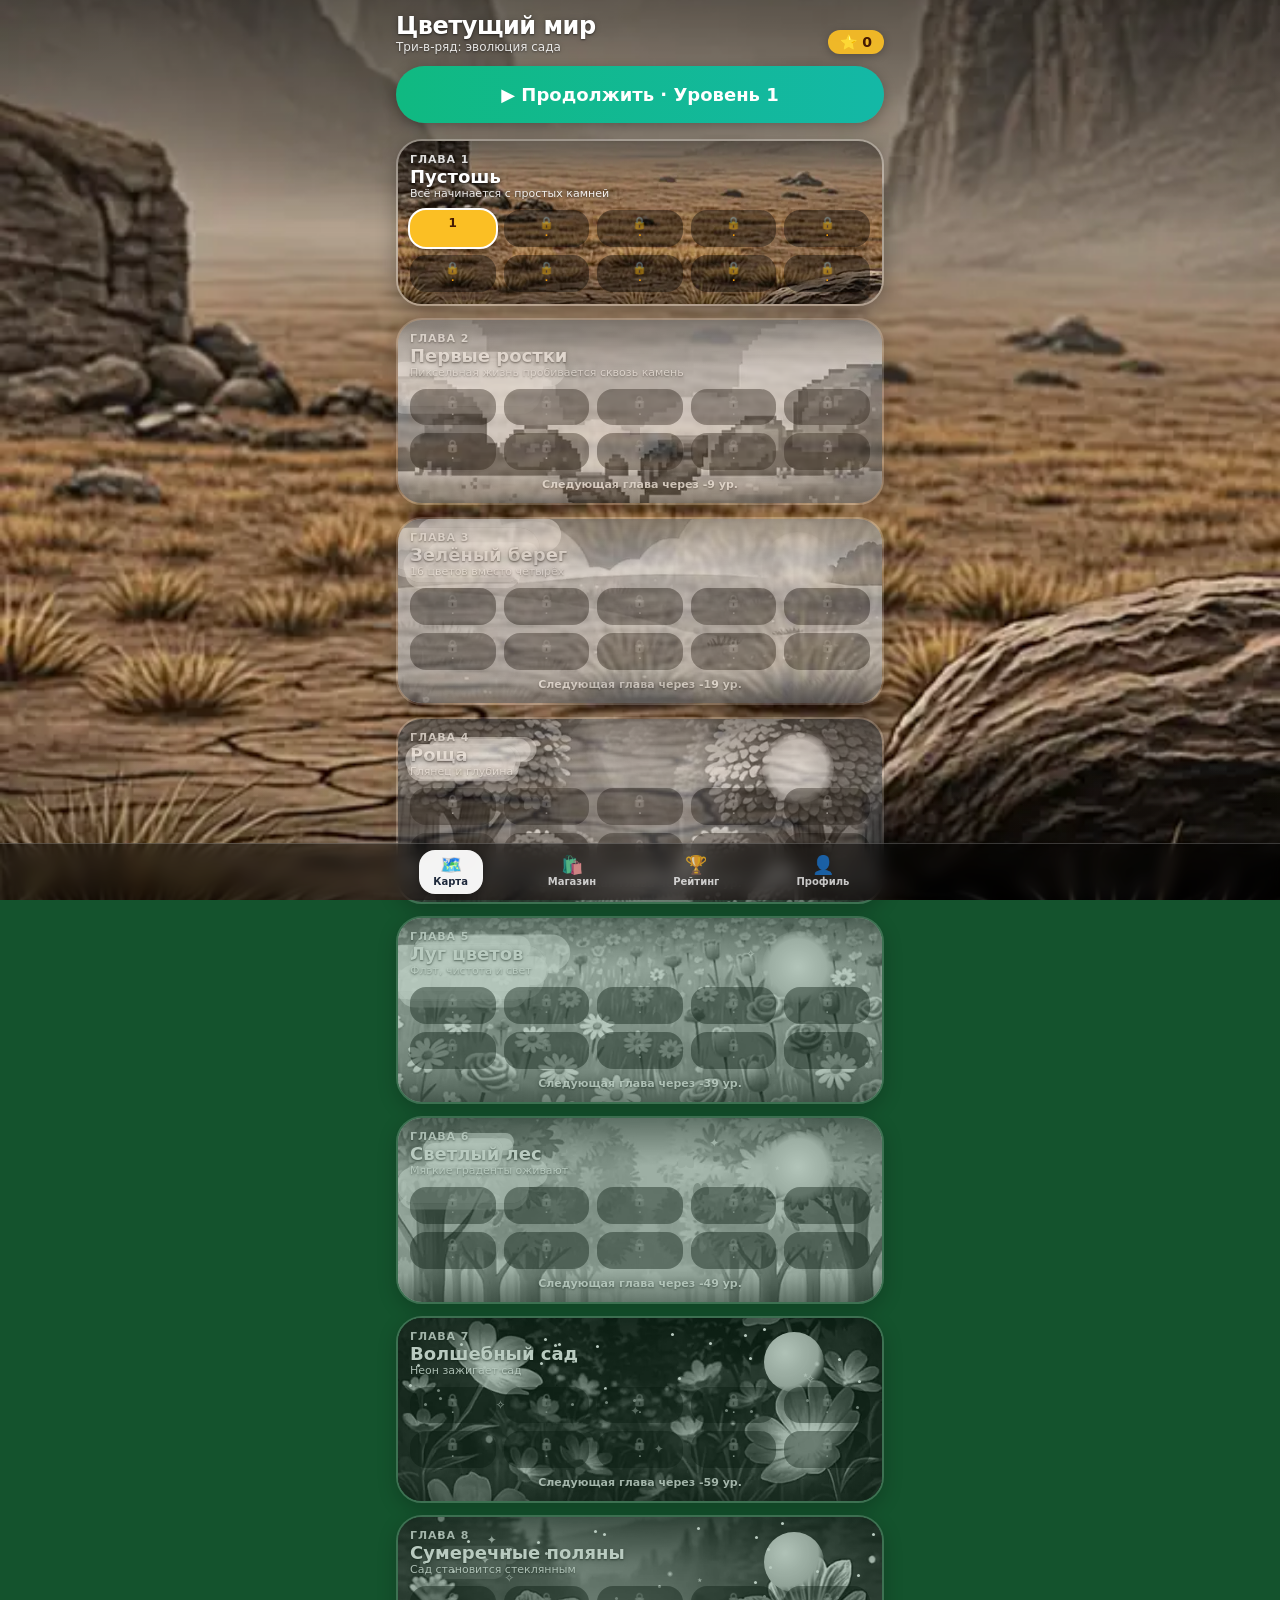
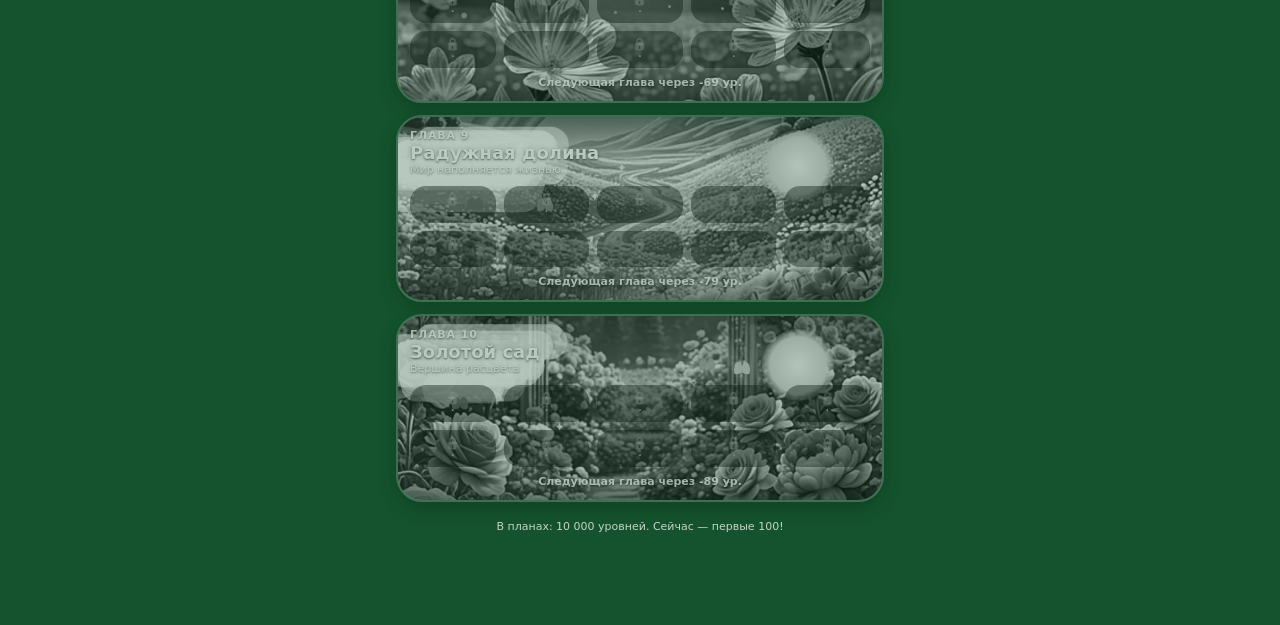
==== commit 6eee250b: "blooming-world: Волна 1: графика нового поколения — 10 AI-фонов эр + сок-эффекты" ====
--- a/blooming-world/download/blooming-world/index.html
+++ b/blooming-world/download/blooming-world/index.html
@@ -29,6 +29,10 @@
 /* ---------- blooming background ---------- */
 .bg-layer { position: absolute; inset: 0; z-index: 0; pointer-events: none; overflow: hidden; }
 .bg-layer.as-root { position: fixed; }
+.bg-photo { position: absolute; inset: 0; background-size: cover; background-position: center; }
+.bg-vignette { position: absolute; inset: 0; background: radial-gradient(120% 90% at 50% 42%, transparent 52%, rgba(0,0,0,.34) 100%); }
+.bg-scrim-top { position: absolute; left: 0; right: 0; top: 0; height: 26%; background: linear-gradient(180deg, rgba(0,0,0,.42), rgba(0,0,0,0)); }
+.bg-scrim-bottom { position: absolute; left: 0; right: 0; bottom: 0; height: 18%; background: linear-gradient(0deg, rgba(0,0,0,.34), rgba(0,0,0,0)); }
 .bg-ground { position: absolute; left: 0; right: 0; bottom: 0; height: 26%; border-radius: 100% 100% 0 0 / 18% 18% 0 0; }
 .bg-hill { position: absolute; bottom: 20%; width: 130%; height: 30%; border-radius: 100% 100% 0 0 / 60% 60% 0 0; }
 .bg-hill.near { bottom: 22%; }
@@ -105,6 +109,57 @@
 .bm-star-pop { animation: bm-star-pop 0.45s cubic-bezier(.3,1.5,.5,1) backwards; }
 .bm-float-up { animation: bm-float-up 0.9s ease-out forwards; }
 .bm-toast-in { animation: bm-toast-in 0.25s ease-out; }
+
+/* ---------- juice: wave-1 graphics ---------- */
+@keyframes bm-combo-pop {
+  0% { transform: scale(0.2) rotate(-8deg); opacity: 0; }
+  35% { transform: scale(1.18) rotate(3deg); opacity: 1; }
+  55% { transform: scale(1) rotate(0deg); }
+  80% { transform: scale(1.02); opacity: 1; }
+  100% { transform: scale(0.9) translateY(-14%); opacity: 0; }
+}
+.bm-combo-wrap { position: absolute; left: 50%; top: 36%; transform: translateX(-50%); z-index: 30; pointer-events: none; }
+.bm-combo-pop {
+  display: block; white-space: nowrap; font-size: 26px; font-weight: 900;
+  animation: bm-combo-pop 1.05s cubic-bezier(.25,.9,.35,1.2) forwards;
+  text-shadow: 0 2px 0 rgba(0,0,0,.28), 0 4px 16px rgba(0,0,0,.45);
+  will-change: transform, opacity;
+}
+@keyframes bm-board-shake {
+  0%, 100% { transform: translate(0, 0) rotate(0deg); }
+  20% { transform: translate(-1.2%, 0.6%) rotate(-0.6deg); }
+  40% { transform: translate(1.2%, -0.5%) rotate(0.5deg); }
+  60% { transform: translate(-1%, 0.4%) rotate(-0.4deg); }
+  80% { transform: translate(0.8%, -0.3%) rotate(0.3deg); }
+}
+.bm-board-shake { animation: bm-board-shake 0.42s ease-in-out; }
+@keyframes bm-shockwave {
+  0% { transform: scale(0.25); opacity: 0.95; }
+  100% { transform: scale(2.6); opacity: 0; }
+}
+.bm-shockwave {
+  position: absolute; pointer-events: none; z-index: 25; border-radius: 50%;
+  border: 3px solid rgba(255,255,255,.9);
+  box-shadow: 0 0 14px 4px rgba(255,255,255,.45), inset 0 0 10px rgba(255,255,255,.35);
+  animation: bm-shockwave 0.55s ease-out forwards;
+  will-change: transform, opacity;
+}
+@keyframes bm-board-in {
+  0% { transform: scale(0.92) translateY(10px); opacity: 0; }
+  100% { transform: scale(1) translateY(0); opacity: 1; }
+}
+.bm-board-in { animation: bm-board-in 0.4s cubic-bezier(.3,1.3,.5,1); }
+@keyframes bm-confetti-fall {
+  0% { transform: translateY(-10vh) rotate(0deg); opacity: 0; }
+  8% { opacity: 1; }
+  100% { transform: translateY(78vh) rotate(420deg); opacity: 0; }
+}
+.bm-confetti {
+  position: fixed; top: 0; z-index: 80; pointer-events: none;
+  border-radius: 60% 0 60% 0;
+  animation: bm-confetti-fall linear forwards;
+  will-change: transform, opacity;
+}
 .bm-shine-wrap { position: absolute; inset: 0; overflow: hidden; pointer-events: none; }
 .bm-shine-bar { position: absolute; top: -20%; bottom: -20%; width: 34%; background: linear-gradient(90deg, transparent, rgba(255,255,255,.55), transparent); animation: bm-shine 2.6s ease-in-out infinite; }
 .bm-pixel-pattern { position: absolute; inset: 0; background-image: repeating-linear-gradient(45deg, rgba(0,0,0,.06) 0 4px, transparent 4px 8px), repeating-linear-gradient(-45deg, rgba(255,255,255,.05) 0 4px, transparent 4px 8px); }
@@ -258,6 +313,25 @@
 <body>
 <div id="app"></div>
 <script>
+/* ============ assets.js ============ */
+/* ============================================================
+ * Blooming World — Волна 1 «Графика нового поколения»
+ * Авторские AI-сцены 10 эр (WebP, base64) — оригинальные
+ * ассеты, юридически чистые (STATE.md §5.3).
+ * ============================================================ */
+const ERA_IMGS = [
+  '[data-uri]',
+  '[data-uri]',
+  '[data-uri]',
+  '[data-uri]',
+  '[data-uri]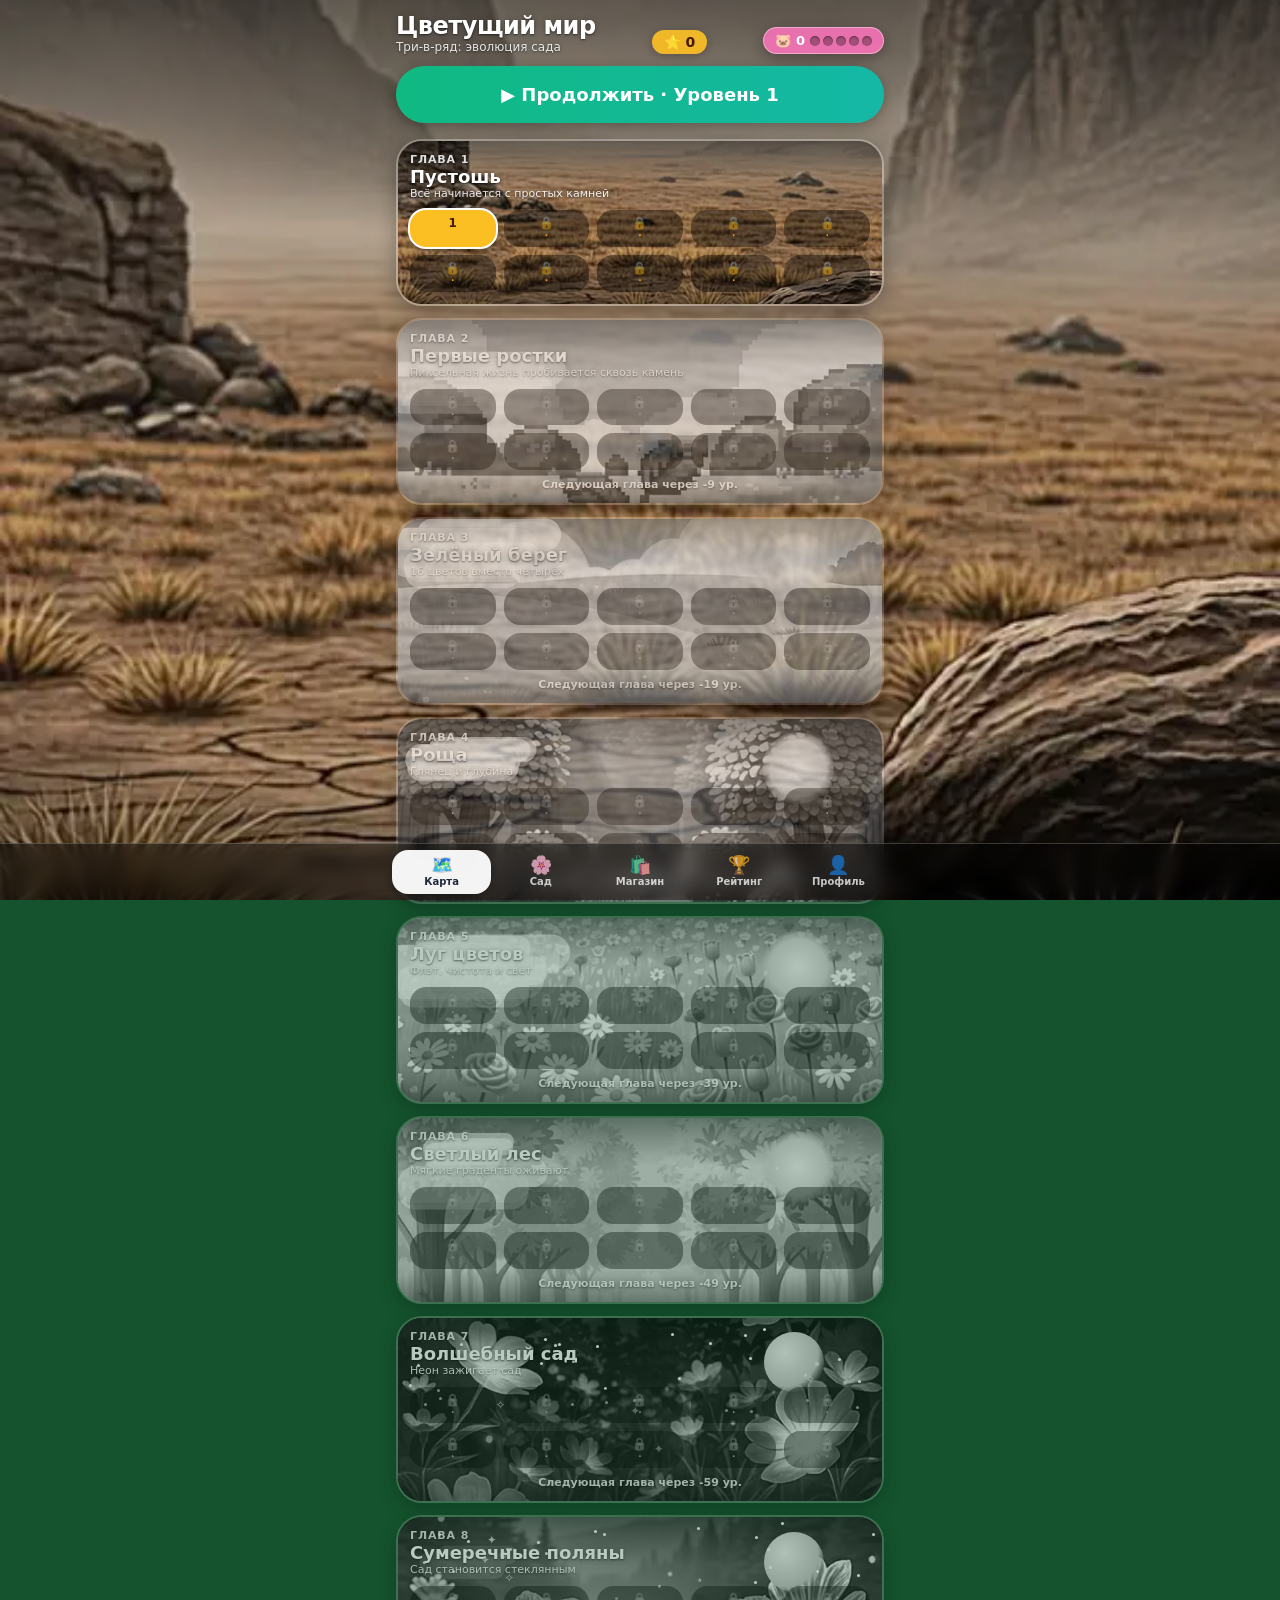
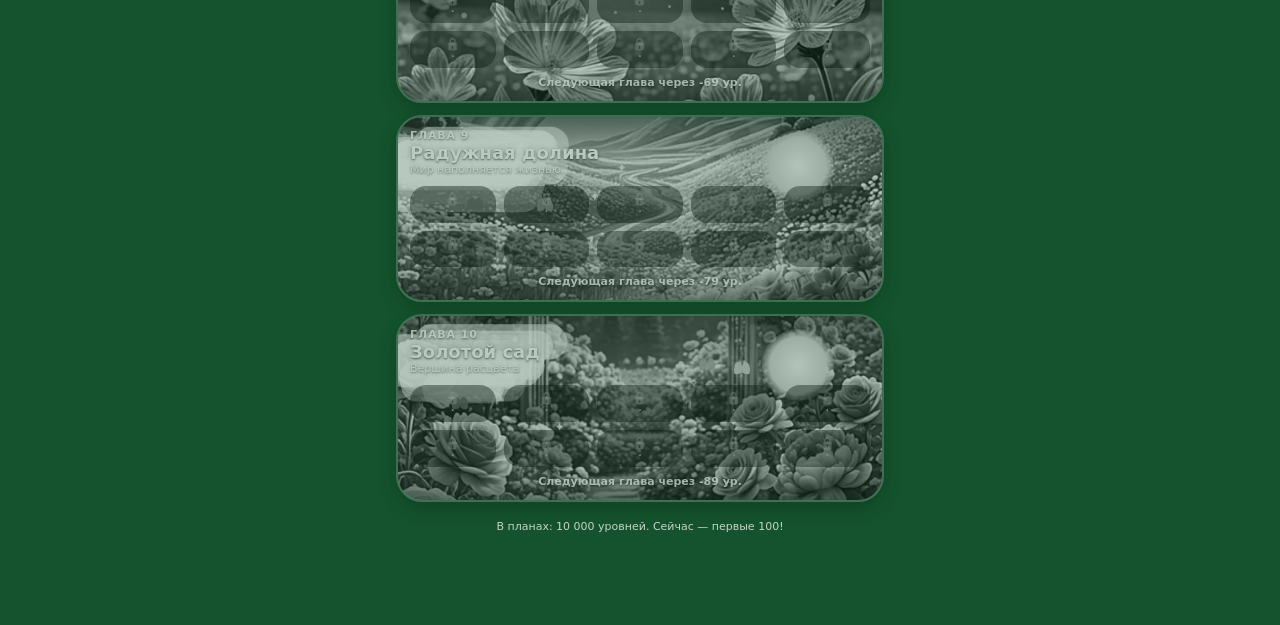
==== commit 6d170007: "blooming-world: Волна 3: сад-метаигра — 34 объекта за звёзды (гл. 1/3/6), копилка ×5 побед, 5-й пунк" ====
--- a/blooming-world/download/blooming-world/index.html
+++ b/blooming-world/download/blooming-world/index.html
@@ -182,7 +182,7 @@
 /* ---------- bottom nav ---------- */
 .bottom-nav { position: fixed; left: 0; right: 0; bottom: 0; z-index: 40; border-top: 1px solid rgba(255,255,255,.2); background: rgba(0,0,0,.45); backdrop-filter: blur(8px); padding-bottom: env(safe-area-inset-bottom); }
 .bottom-nav .row { max-width: 512px; margin: 0 auto; display: flex; justify-content: space-around; padding: 6px 8px; }
-.nav-btn { display: flex; flex-direction: column; align-items: center; gap: 2px; min-height: 44px; min-width: 64px; border-radius: 16px; padding: 6px 12px; font-size: 10px; font-weight: 700; color: rgba(255,255,255,.75); }
+.nav-btn { display: flex; flex-direction: column; align-items: center; gap: 2px; min-height: 44px; min-width: 52px; flex: 1; border-radius: 16px; padding: 6px 6px; font-size: 10px; font-weight: 700; color: rgba(255,255,255,.75); }
 .nav-btn.active { background: rgba(255,255,255,.95); color: #1e293b; box-shadow: 0 3px 10px rgba(0,0,0,.3); }
 .nav-btn .ico { font-size: 18px; line-height: 1; }
 
@@ -308,6 +308,41 @@
   .board-box { padding: 7px; }
 }
 
+/* ---------- Волна 3: сад (метаигра) ---------- */
+.gd-scene { position: relative; width: 100%; aspect-ratio: 10 / 13; overflow: hidden; border-radius: 24px; border: 2px solid rgba(255,255,255,.25); box-shadow: 0 10px 34px rgba(0,0,0,.35); }
+.gd-sky { position: absolute; inset: 0; }
+.gd-sun { position: absolute; top: 4%; right: 8%; width: 14%; aspect-ratio: 1; border-radius: 50%; background: radial-gradient(circle, #fff7c0 30%, #ffd83d 70%, rgba(255,216,61,0) 75%); filter: drop-shadow(0 0 18px rgba(255,216,61,.8)); animation: gd-sun-pulse 5s ease-in-out infinite; }
+@keyframes gd-sun-pulse { 0%, 100% { transform: scale(1); opacity: .95; } 50% { transform: scale(1.07); opacity: 1; } }
+.gd-cloud { position: absolute; width: 16%; height: 7%; border-radius: 999px; background: rgba(255,255,255,.85); box-shadow: 24px -8px 0 -4px rgba(255,255,255,.85), -22px -4px 0 -6px rgba(255,255,255,.75); animation: gd-cloud-drift linear infinite; }
+@keyframes gd-cloud-drift { from { transform: translateX(-30%); } to { transform: translateX(760%); } }
+.gd-hill { position: absolute; border-radius: 50% 50% 0 0; filter: blur(1px); }
+.gd-band { position: absolute; left: 0; right: 0; }
+.gd-band-label { position: absolute; left: 8px; z-index: 5; font-size: 10px; font-weight: 900; letter-spacing: .08em; text-transform: uppercase; color: rgba(255,255,255,.92); background: rgba(0,0,0,.32); border: 1px solid rgba(255,255,255,.3); border-radius: 999px; padding: 2px 9px; text-shadow: 0 1px 2px rgba(0,0,0,.5); backdrop-filter: blur(2px); }
+.gd-slot { position: absolute; z-index: 6; transform: translate(-50%, -50%); }
+.gd-obj { display: flex; flex-direction: column; align-items: center; gap: 1px; background: none; border: none; padding: 0; animation: bm-star-pop .5s cubic-bezier(.3,1.5,.5,1) backwards; }
+.gd-obj-emoji { line-height: 1; filter: drop-shadow(0 3px 4px rgba(0,0,0,.35)); animation: gd-sway 3.6s ease-in-out infinite; transform-origin: 50% 100%; }
+@keyframes gd-sway { 0%, 100% { transform: rotate(-3deg); } 50% { transform: rotate(3deg); } }
+.gd-obj-name { font-size: 8.5px; font-weight: 800; color: #fff; background: rgba(0,0,0,.34); border-radius: 999px; padding: 0 6px; line-height: 15px; text-shadow: 0 1px 2px rgba(0,0,0,.5); white-space: nowrap; max-width: 92px; overflow: hidden; text-overflow: ellipsis; }
+.gd-empty { width: 44px; height: 44px; border-radius: 50%; border: 2.5px dashed rgba(255,255,255,.65); background: rgba(255,255,255,.12); display: flex; align-items: center; justify-content: center; color: rgba(255,255,255,.85); font-size: 18px; box-shadow: inset 0 2px 8px rgba(0,0,0,.25); }
+.gd-empty-can { border-color: rgba(255,235,140,.95); background: rgba(255,225,120,.2); animation: gd-glow-pulse 1.8s ease-in-out infinite; }
+@keyframes gd-glow-pulse { 0%, 100% { box-shadow: 0 0 8px rgba(255,216,61,.4), inset 0 2px 8px rgba(0,0,0,.2); } 50% { box-shadow: 0 0 20px rgba(255,216,61,.8), inset 0 2px 8px rgba(0,0,0,.2); } }
+.gd-empty-slot { position: relative; }
+.gd-cost { position: absolute; bottom: -16px; left: 50%; transform: translateX(-50%); font-size: 9px; font-weight: 900; white-space: nowrap; background: rgba(0,0,0,.5); color: #ffd83d; border-radius: 999px; padding: 0 6px; line-height: 15px; border: 1px solid rgba(255,255,255,.25); }
+.gd-bloom-bar { height: 10px; border-radius: 999px; background: rgba(0,0,0,.35); overflow: hidden; border: 1px solid rgba(255,255,255,.3); }
+.gd-bloom-fill { height: 100%; border-radius: 999px; transition: width .6s cubic-bezier(.3,1.3,.5,1); background: linear-gradient(90deg,#2ea56d,#7dd866 60%,#ffd83d); box-shadow: 0 0 10px rgba(125,216,102,.7); }
+.gd-petal { position: absolute; z-index: 4; pointer-events: none; animation: gd-petal-float ease-in-out infinite; opacity: .85; }
+@keyframes gd-petal-float { 0%, 100% { transform: translateY(0) rotate(-8deg); } 50% { transform: translateY(-10px) rotate(8deg); } }
+
+/* ---------- Волна 3: копилка ---------- */
+.piggy-pill { display: inline-flex; align-items: center; gap: 5px; border-radius: 999px; padding: 5px 11px; font-size: 13px; font-weight: 900; background: rgba(244,114,182,.92); color: #fff; box-shadow: 0 4px 14px rgba(0,0,0,.3); border: 1.5px solid rgba(255,255,255,.4); }
+.piggy-pill-ready { background: linear-gradient(135deg,#ffb300,#ff5ab0); animation: piggy-wiggle 1.1s ease-in-out infinite; cursor: pointer; }
+@keyframes piggy-wiggle { 0%, 100% { transform: rotate(-2.5deg) scale(1); } 50% { transform: rotate(2.5deg) scale(1.06); } }
+.piggy-meter { display: flex; gap: 3px; }
+.piggy-meter span { width: 10px; height: 10px; border-radius: 50%; background: rgba(0,0,0,.3); box-shadow: inset 0 1px 2px rgba(0,0,0,.4); }
+.piggy-meter span.on { background: #ffd83d; box-shadow: 0 0 6px rgba(255,216,61,.8); }
+.piggy-big { font-size: 48px; line-height: 1; margin: 6px 0; }
+.stars-avail { background: rgba(255,255,255,.92) !important; color: #065f46 !important; }
+
 </style>
 </head>
 <body>
@@ -361,6 +396,21 @@
   'game.starReward': 'Награда', 'game.newStars': 'Новый рекорд звёзд!', 'game.firstWin': 'Первое прохождение!',
   'game.stoneGoal': 'Разбей камни', 'game.itemGoal': 'Собери бутоны',
   'game.collectGoal': 'Собери камни', 'game.scoreGoal': 'Набери очки',
+  'streak.title': 'Серия побед', 'streak.next': 'До ×{m} — ещё {n}',
+  'streak.max': 'Максимальный множитель!', 'streak.lost': 'Серия побед сброшена',
+  'nav.garden': 'Сад',
+  'garden.title': 'Сад', 'garden.subtitle': 'Восстанови сад за звёзды',
+  'garden.lockedTitle': 'Сад пока спит', 'garden.lockedHint': 'Пройди главу 1 — и сад начнёт расцветать',
+  'garden.zone0': 'У входа', 'garden.zone1': 'Сад', 'garden.zone2': 'Парк',
+  'garden.zoneLocked': 'Откроется после главы {n}',
+  'garden.restore': 'Восстановить · ⭐{n}', 'garden.restoredCount': '{n} из {m} восстановлено',
+  'garden.bloom': 'Расцвет', 'garden.done': 'Сад полностью расцвёл!',
+  'garden.needStars': 'Не хватает звёзд', 'garden.coinsBack': 'Награда: 🪙 +{n}',
+  'garden.confirmTitle': 'Восстановить «{name}»?', 'garden.cancel': 'Позже',
+  'piggy.title': 'Копилка', 'piggy.full': 'Копилка полна!', 'piggy.open': 'Открыть копилку',
+  'piggy.collect': 'Забрать 🪙 {n}', 'piggy.progress': 'Побед до вскрытия: {n}',
+  'piggy.deposit': '🐷 +{n} в копилку ({w}/{m})', 'piggy.ready': 'Копилка готова к вскрытию!',
+  'piggy.hint': 'Каждая победа кладёт монеты в копилку',
   'shop.title': 'Магазин', 'shop.coins': 'Монеты',
   'shop.tab.boosters': 'Бусты', 'shop.tab.bank': 'Банк', 'shop.tab.skins': 'Скины',
   'shop.tab.avatars': 'Аватары', 'shop.tab.frames': 'Рамки', 'shop.tab.names': 'Имя', 'shop.tab.effects': 'Эффекты',
@@ -376,6 +426,9 @@
   'profile.save': 'Сохранить', 'profile.saved': 'Сохранено!', 'profile.stats': 'Статистика',
   'profile.stat.wins': 'Побед', 'profile.stat.levels': 'Уровней пройдено', 'profile.stat.stars': 'Звёзд собрано',
   'profile.stat.bestCascade': 'Лучшее комбо', 'profile.stat.totalScore': 'Всего очков', 'profile.stat.moves': 'Ходов сделано',
+  'profile.stat.streak': 'Лучшая серия',
+  'profile.analytics': 'Аналитика', 'profile.analyticsInfo': '{n} событий · сессий: {s}',
+  'profile.export': 'Выгрузить статистику (JSON)', 'profile.exportDone': 'Файл выгружен!',
   'profile.equipped': 'Экипировка',
   'settings.title': 'Настройки', 'settings.language': 'Язык', 'settings.sound': 'Звук',
   'settings.on': 'Вкл', 'settings.off': 'Выкл',
@@ -408,6 +461,21 @@
   'game.starReward': 'Reward', 'game.newStars': 'New star record!', 'game.firstWin': 'First clear!',
   'game.stoneGoal': 'Break the stones', 'game.itemGoal': 'Collect the buds',
   'game.collectGoal': 'Collect gems', 'game.scoreGoal': 'Score points',
+  'streak.title': 'Win streak', 'streak.next': '{n} more to ×{m}',
+  'streak.max': 'Maximum multiplier!', 'streak.lost': 'Win streak reset',
+  'nav.garden': 'Garden',
+  'garden.title': 'Garden', 'garden.subtitle': 'Restore the garden with stars',
+  'garden.lockedTitle': 'The garden is still asleep', 'garden.lockedHint': 'Clear chapter 1 — and the garden will start to bloom',
+  'garden.zone0': 'Entrance', 'garden.zone1': 'Garden', 'garden.zone2': 'Park',
+  'garden.zoneLocked': 'Opens after chapter {n}',
+  'garden.restore': 'Restore · ⭐{n}', 'garden.restoredCount': '{n} of {m} restored',
+  'garden.bloom': 'Bloom', 'garden.done': 'The garden is in full bloom!',
+  'garden.needStars': 'Not enough stars', 'garden.coinsBack': 'Reward: 🪙 +{n}',
+  'garden.confirmTitle': 'Restore “{name}”?', 'garden.cancel': 'Later',
+  'piggy.title': 'Piggy bank', 'piggy.full': 'Piggy bank is full!', 'piggy.open': 'Open piggy bank',
+  'piggy.collect': 'Collect 🪙 {n}', 'piggy.progress': 'Wins until opening: {n}',
+  'piggy.deposit': '🐷 +{n} to the piggy bank ({w}/{m})', 'piggy.ready': 'Piggy bank is ready to open!',
+  'piggy.hint': 'Every win drops coins into the piggy bank',
   'shop.title': 'Shop', 'shop.coins': 'Coins',
   'shop.tab.boosters': 'Boosters', 'shop.tab.bank': 'Bank', 'shop.tab.skins': 'Skins',
   'shop.tab.avatars': 'Avatars', 'shop.tab.frames': 'Frames', 'shop.tab.names': 'Name', 'shop.tab.effects': 'Effects',
@@ -423,6 +491,9 @@
   'profile.save': 'Save', 'profile.saved': 'Saved!', 'profile.stats': 'Statistics',
   'profile.stat.wins': 'Wins', 'profile.stat.levels': 'Levels cleared', 'profile.stat.stars': 'Stars earned',
   'profile.stat.bestCascade': 'Best combo', 'profile.stat.totalScore': 'Total score', 'profile.stat.moves': 'Moves made',
+  'profile.stat.streak': 'Best streak',
+  'profile.analytics': 'Analytics', 'profile.analyticsInfo': '{n} events · sessions: {s}',
+  'profile.export': 'Export statistics (JSON)', 'profile.exportDone': 'File exported!',
   'profile.equipped': 'Equipment',
   'settings.title': 'Settings', 'settings.language': 'Language', 'settings.sound': 'Sound',
   'settings.on': 'On', 'settings.off': 'Off',
@@ -774,6 +845,53 @@
   return bots.sort((x, y) => y.level - x.level || y.stars - x.stars);
 }
 
+/* ---------------- Волна 3: сад + копилка ----------------
+ * Звёзды ТРАТЯТСЯ на объекты сада (available = earned - spent);
+ * рейтинг и профиль считают заработанные. Копилка: взнос за
+ * победу, вскрытие каждые PIGGY_WINS_TARGET побед, бесплатно.
+ * ============================================================ */
+const GARDEN_ZONE_CHAPTER = { 0: 1, 1: 3, 2: 6 };
+function gardenZoneUnlockLevel(zone) { return GARDEN_ZONE_CHAPTER[zone] * CHAPTER_SIZE; }
+function gardenCoinsBack(cost) { return 10 + cost * 2; }
+const PIGGY_WINS_TARGET = 5;
+function piggyDeposit(level) { return 10 + Math.min(Math.max(level, 1), 30) * 2; }
+const GARDEN_OBJECTS = [
+  { id: 'g-grass',     name: { ru: 'Газон',            en: 'Lawn' },            emoji: '🌿', cost: 2,  zone: 0, x: 12, y: 28, size: 1.0 },
+  { id: 'g-path',      name: { ru: 'Тропинка',         en: 'Garden path' },     emoji: '🛣️', cost: 2,  zone: 0, x: 35, y: 25, size: 1.05 },
+  { id: 'g-daisy',     name: { ru: 'Ромашки',          en: 'Daisies' },         emoji: '🌼', cost: 3,  zone: 0, x: 58, y: 28, size: 0.9 },
+  { id: 'g-bush',      name: { ru: 'Кустарник',        en: 'Bush' },            emoji: '🪴', cost: 3,  zone: 0, x: 81, y: 26, size: 1.05 },
+  { id: 'g-pot',       name: { ru: 'Кашпо',            en: 'Planter' },         emoji: '🏺', cost: 4,  zone: 0, x: 12, y: 11, size: 0.95 },
+  { id: 'g-tulip',     name: { ru: 'Тюльпаны',         en: 'Tulips' },          emoji: '🌷', cost: 5,  zone: 0, x: 35, y: 9,  size: 0.95 },
+  { id: 'g-lamp',      name: { ru: 'Фонарь',           en: 'Lantern' },         emoji: '🏮', cost: 5,  zone: 0, x: 58, y: 11, size: 1.0 },
+  { id: 'g-mushroom',  name: { ru: 'Грибочки',         en: 'Mushrooms' },       emoji: '🍄', cost: 6,  zone: 0, x: 81, y: 10, size: 0.9 },
+  { id: 'g-flowerbed', name: { ru: 'Клумба',           en: 'Flowerbed' },       emoji: '💐', cost: 5,  zone: 1, x: 10, y: 59, size: 1.0 },
+  { id: 'g-apple',     name: { ru: 'Яблоня',           en: 'Apple tree' },      emoji: '🌳', cost: 6,  zone: 1, x: 29, y: 55, size: 1.35 },
+  { id: 'g-birdhouse', name: { ru: 'Скворечник',       en: 'Birdhouse' },       emoji: '🐦', cost: 7,  zone: 1, x: 49, y: 59, size: 0.95 },
+  { id: 'g-bench',     name: { ru: 'Скамейка',         en: 'Bench' },           emoji: '🪑', cost: 7,  zone: 1, x: 69, y: 57, size: 1.05 },
+  { id: 'g-bee',       name: { ru: 'Улей',             en: 'Beehive' },         emoji: '🐝', cost: 8,  zone: 1, x: 89, y: 59, size: 0.95 },
+  { id: 'g-greenhouse',name: { ru: 'Теплица',          en: 'Greenhouse' },      emoji: '🏡', cost: 8,  zone: 1, x: 76, y: 40, size: 1.3 },
+  { id: 'g-sprinkler', name: { ru: 'Поливалка',        en: 'Sprinkler' },       emoji: '💦', cost: 9,  zone: 1, x: 16, y: 50, size: 0.9 },
+  { id: 'g-swing',     name: { ru: 'Качели',           en: 'Swing set' },       emoji: '🛝', cost: 9,  zone: 1, x: 38, y: 47, size: 1.2 },
+  { id: 'g-hedge',     name: { ru: 'Живая изгородь',   en: 'Hedge' },           emoji: '🌲', cost: 9,  zone: 1, x: 60, y: 49, size: 1.2 },
+  { id: 'g-pond',      name: { ru: 'Пруд с лилиями',   en: 'Lily pond' },       emoji: '🪷', cost: 10, zone: 1, x: 82, y: 48, size: 1.1 },
+  { id: 'g-berries',   name: { ru: 'Ягодные кусты',    en: 'Berry bushes' },    emoji: '🫐', cost: 10, zone: 1, x: 26, y: 37, size: 0.95 },
+  { id: 'g-sunflower', name: { ru: 'Подсолнухи',       en: 'Sunflowers' },      emoji: '🌻', cost: 10, zone: 1, x: 52, y: 36, size: 1.0 },
+  { id: 'g-arbor',     name: { ru: 'Виноградная арка', en: 'Grape arbor' },     emoji: '🍇', cost: 8,  zone: 1, x: 8,  y: 39, size: 1.0 },
+  { id: 'g-statue',    name: { ru: 'Статуя',           en: 'Statue' },          emoji: '🗿', cost: 6,  zone: 2, x: 12, y: 91, size: 1.0 },
+  { id: 'g-clock',     name: { ru: 'Солнечные часы',   en: 'Sundial' },         emoji: '🕗', cost: 7,  zone: 2, x: 33, y: 89, size: 1.0 },
+  { id: 'g-maze',      name: { ru: 'Лабиринт',         en: 'Hedge maze' },      emoji: '🌀', cost: 7,  zone: 2, x: 54, y: 91, size: 1.0 },
+  { id: 'g-rose',      name: { ru: 'Розарий',          en: 'Rose garden' },     emoji: '🌹', cost: 8,  zone: 2, x: 75, y: 89, size: 0.95 },
+  { id: 'g-sakura',    name: { ru: 'Сакура',           en: 'Sakura tree' },     emoji: '🌸', cost: 8,  zone: 2, x: 92, y: 91, size: 1.1 },
+  { id: 'g-swans',     name: { ru: 'Лебединое озеро',  en: 'Swan lake' },       emoji: '🦢', cost: 9,  zone: 2, x: 12, y: 81, size: 1.05 },
+  { id: 'g-peacock',   name: { ru: 'Павлин',           en: 'Peacock' },         emoji: '🦚', cost: 10, zone: 2, x: 35, y: 79, size: 1.05 },
+  { id: 'g-gazebo',    name: { ru: 'Беседка',          en: 'Gazebo' },          emoji: '🛖', cost: 11, zone: 2, x: 58, y: 81, size: 1.25 },
+  { id: 'g-balloon',   name: { ru: 'Воздушный шар',    en: 'Hot-air balloon' }, emoji: '🎈', cost: 12, zone: 2, x: 81, y: 79, size: 1.15 },
+  { id: 'g-arch',      name: { ru: 'Мраморная арка',   en: 'Marble arch' },     emoji: '🏛️', cost: 13, zone: 2, x: 14, y: 70, size: 1.2 },
+  { id: 'g-carousel',  name: { ru: 'Карусель',         en: 'Carousel' },        emoji: '🎠', cost: 14, zone: 2, x: 40, y: 68, size: 1.3 },
+  { id: 'g-stage',     name: { ru: 'Летняя сцена',     en: 'Summer stage' },    emoji: '🎪', cost: 14, zone: 2, x: 65, y: 70, size: 1.3 },
+  { id: 'g-fountain',  name: { ru: 'Фонтан',           en: 'Fountain' },        emoji: '⛲', cost: 16, zone: 2, x: 88, y: 70, size: 1.3 },
+];
+
 /* ============ engine.js ============ */
 /* ============================================================
  * Bloom Match — match-3 engine (JS port of engine.ts, 1:1)
@@ -1622,6 +1740,9 @@
 /* ---------------- player store (zustand-compatible save) ---------------- */
 const SAVE_KEY = 'blooming-world-save-v1';
 const DEFAULT_BOOSTERS = { hammer: 1, bomb: 0, cross: 0, shuffle: 1, undo: 0, moves5: 0 };
+/* Волна 2: множитель награды за серию побед (поражение обнуляет) */
+const STREAK_MAX_MULT = 5;
+function streakMult(streak) { return Math.max(1, Math.min(STREAK_MAX_MULT, streak || 0)); }
 function defaultState() {
   return {
     name: '', lang: 'ru', sound: true, coins: 300, stars: {}, scores: {},
@@ -1631,7 +1752,12 @@
       frames: ['fr-none'], nameStyles: ['ns-basic'], effects: [],
     },
     equipped: { skin: 'classic', avatar: 'av-seed', frame: 'fr-none', nameStyle: 'ns-basic', tileEffect: '', avatarEffect: '', nameEffect: '' },
-    stats: { wins: 0, bestCascade: 0, totalScore: 0, movesMade: 0 },
+    stats: { wins: 0, bestCascade: 0, totalScore: 0, movesMade: 0, bestStreak: 0 },
+    streak: 0,
+    /* Волна 3: сад + копилка (аддитивно, §5.4) */
+    starsSpent: 0,
+    garden: { restored: [] },
+    piggy: { coins: 0, wins: 0 },
   };
 }
 function normalizeState(s) {
@@ -1643,6 +1769,13 @@
   out.owned = Object.assign({}, d.owned, s && s.owned ? s.owned : {});
   out.equipped = Object.assign({}, d.equipped, s && s.equipped ? s.equipped : {});
   out.stats = Object.assign({}, d.stats, s && s.stats ? s.stats : {});
+  /* Волна 3: аддитивная миграция сад/копилка */
+  out.starsSpent = typeof (s && s.starsSpent) === 'number' ? s.starsSpent : 0;
+  out.garden = { restored: Array.isArray(s && s.garden && s.garden.restored) ? s.garden.restored.slice() : [] };
+  out.piggy = {
+    coins: s && s.piggy && typeof s.piggy.coins === 'number' ? s.piggy.coins : 0,
+    wins: s && s.piggy && typeof s.piggy.wins === 'number' ? s.piggy.wins : 0,
+  };
   out.lang = out.lang === 'en' ? 'en' : 'ru';
   return out;
 }
@@ -1677,17 +1810,29 @@
     const firstClear = !(level in s.stars);
     const newStars = stars > prevStars;
     const chapter = chapterOfLevel(level);
-    const reward = firstClear ? 30 + stars * 10 + chapter * 5 : 10 + stars * 5;
+    const base = firstClear ? 30 + stars * 10 + chapter * 5 : 10 + stars * 5;
+    const streak = (s.streak || 0) + 1;
+    const mult = streakMult(streak);
+    const reward = base * mult;
     s.stars[level] = Math.max(prevStars, stars);
     s.scores[level] = Math.max(s.scores[level] || 0, score);
     s.coins += reward;
+    s.streak = streak;
     s.stats.wins += 1;
-    s.stats.bestCascade = Math.max(s.stats.bestCascade, maxCascade);
+    s.stats.bestCascade = Math.max(s.stats.bestCascade || 0, maxCascade);
     s.stats.totalScore += score;
     s.stats.movesMade += movesUsed;
+    s.stats.bestStreak = Math.max(s.stats.bestStreak || 0, streak);
+    /* Волна 3: взнос победы в копилку */
+    const deposit = piggyDeposit(level);
+    const piggyWins = (s.piggy.wins || 0) + 1;
+    const piggyCoins = (s.piggy.coins || 0) + deposit;
+    s.piggy.coins = piggyCoins;
+    s.piggy.wins = piggyWins % PIGGY_WINS_TARGET;
     saveState();
-    return { firstClear, newStars, reward };
+    return { firstClear, newStars, reward, base, streak, mult, piggy: { deposit, coins: piggyCoins, wins: piggyWins, ready: piggyWins >= PIGGY_WINS_TARGET } };
   },
+  recordLoss() { if (App.player.streak) { App.player.streak = 0; saveState(); } },
   addBooster(id, n) { App.player.boosters[id] = (App.player.boosters[id] || 0) + n; saveState(); },
   useBooster(id) {
     const s = App.player;
@@ -1721,6 +1866,31 @@
     const vals = Object.values(App.player.stars);
     return vals.reduce((a, b) => a + b, 0);
   },
+  /* Волна 3: звёзды, доступные на траты в саду */
+  starsAvailable() {
+    return Math.max(0, this.totalStars() - (App.player.starsSpent || 0));
+  },
+  restoreGarden(id) {
+    const s = App.player;
+    const def = GARDEN_OBJECTS.find((o) => o.id === id);
+    if (!def || s.garden.restored.includes(id)) return false;
+    if (this.starsAvailable() < def.cost) return false;
+    s.starsSpent += def.cost;
+    s.coins += gardenCoinsBack(def.cost);
+    s.garden.restored.push(id);
+    saveState();
+    return true;
+  },
+  openPiggy() {
+    const s = App.player;
+    if (!s.piggy.coins) return 0;
+    const got = s.piggy.coins;
+    s.coins += got;
+    s.piggy.coins = 0;
+    s.piggy.wins = 0;
+    saveState();
+    return got;
+  },
   resetAll() {
     const keepLang = App.player.lang;
     App.player = normalizeState(defaultState());
@@ -1729,6 +1899,73 @@
     saveState();
   },
 };
+
+/* ---------------- лёгкая аналитика (Волна 2) ----------------
+ * Кольцо событий в localStorage, без внешних сервисов (§5.6).
+ * Выгрузка JSON — из профиля. Ключ ≠ сейв (§5.4).
+ * ============================================================ */
+const ANALYTICS_KEY = 'blooming-world-analytics-v1';
+const ANALYTICS_CAP = 500;
+let sessionLogged = false;
+function analyticsRead() {
+  try {
+    const raw = localStorage.getItem(ANALYTICS_KEY);
+    if (!raw) return [];
+    const parsed = JSON.parse(raw);
+    if (!Array.isArray(parsed)) return [];
+    return parsed.filter((x) => x && typeof x === 'object' && typeof x.e === 'string');
+  } catch (e) { return []; }
+}
+function analyticsWrite(events) {
+  try { localStorage.setItem(ANALYTICS_KEY, JSON.stringify(events.slice(-ANALYTICS_CAP))); }
+  catch (e) { /* storage недоступен */ }
+}
+function logEvent(e, props) {
+  try {
+    const events = analyticsRead();
+    const ev = Object.assign({ t: new Date().toISOString(), e: e }, props || {});
+    events.push(ev);
+    analyticsWrite(events);
+  } catch (err) { /* noop */ }
+}
+function logSessionStart() {
+  if (sessionLogged) return;
+  sessionLogged = true;
+  logEvent('session_start');
+}
+function analyticsCount() { return analyticsRead().length; }
+function analyticsSummary() {
+  const events = analyticsRead();
+  const days = events.map((x) => String(x.t).slice(0, 10)).sort();
+  return {
+    total: events.length,
+    sessions: events.filter((x) => x.e === 'session_start').length,
+    wins: events.filter((x) => x.e === 'level_win').length,
+    losses: events.filter((x) => x.e === 'level_lose').length,
+    starts: events.filter((x) => x.e === 'level_start').length,
+    firstDay: days[0] || null,
+    lastDay: days[days.length - 1] || null,
+  };
+}
+function exportEventsJson(extra) {
+  try {
+    const payload = Object.assign({
+      game: 'Blooming World',
+      exportedAt: new Date().toISOString(),
+      summary: analyticsSummary(),
+    }, extra || {}, { events: analyticsRead() });
+    const blob = new Blob([JSON.stringify(payload, null, 2)], { type: 'application/json' });
+    const url = URL.createObjectURL(blob);
+    const a = document.createElement('a');
+    a.href = url;
+    a.download = 'blooming-world-stats-' + new Date().toISOString().slice(0, 10) + '.json';
+    document.body.appendChild(a);
+    a.click();
+    a.remove();
+    setTimeout(() => URL.revokeObjectURL(url), 4000);
+    return true;
+  } catch (e) { return false; }
+}
 
 /* ---------------- tiny dom helpers ---------------- */
 function el(tag, cls, text) {
@@ -1934,13 +2171,16 @@
  * ============================================================ */
 
 const App = {
-  screen: 'map',        // map | shop | ranks | profile
+  screen: 'map',        // map | garden | shop | ranks | profile
   level: null,          // playing level number or null
   player: null,
   bots: null,
   shopTab: 'boosters',
   ranksQuery: '',
   savedFlash: false,
+  /* Волна 3: копилка */
+  piggyDialog: null,    // null | 'status' | 'result'
+  piggyGot: 0,
 };
 
 function sleep(ms) { return new Promise((r) => setTimeout(r, ms)); }
@@ -1958,6 +2198,7 @@
     Game.mount(screenBox);
   } else {
     if (App.screen === 'map') renderMap(screenBox);
+    else if (App.screen === 'garden') renderGarden(screenBox);
     else if (App.screen === 'shop') renderShop(screenBox);
     else if (App.screen === 'ranks') renderRanks(screenBox);
     else renderProfile(screenBox);
@@ -1971,6 +2212,7 @@
   const row = el('div', 'row');
   const items = [
     { key: 'map', icon: '🗺️', label: store.t('nav.map') },
+    { key: 'garden', icon: '🌸', label: store.t('nav.garden') },
     { key: 'shop', icon: '🛍️', label: store.t('nav.shop') },
     { key: 'ranks', icon: '🏆', label: store.t('nav.ranks') },
     { key: 'profile', icon: '👤', label: store.t('nav.profile') },
@@ -1990,6 +2232,102 @@
   const d = el('span', 'coin-pill');
   d.innerHTML = '🪙 ' + fmt(App.player.coins);
   return d;
+}
+
+/* Волна 3: пилюля копилки (карта) */
+function piggyPill() {
+  const t = (k, v) => store.t(k, v);
+  const ready = App.player.piggy.wins >= PIGGY_WINS_TARGET;
+  const d = el('button', 'piggy-pill' + (ready ? ' piggy-pill-ready' : ''));
+  d.type = 'button';
+  d.setAttribute('aria-label', t('piggy.title'));
+  const meter = el('span', 'piggy-meter');
+  for (let i = 0; i < PIGGY_WINS_TARGET; i++) {
+    const dot = el('span', i < App.player.piggy.wins ? 'on' : '');
+    meter.appendChild(dot);
+  }
+  d.innerHTML = '🐷 ' + fmt(App.player.piggy.coins) + ' ';
+  d.appendChild(meter);
+  d.onclick = () => {
+    sfx.click();
+    if (ready) {
+      openPiggyFlow();
+    } else {
+      App.piggyDialog = 'status';
+      renderPiggyDialog();
+    }
+  };
+  return d;
+}
+
+function openPiggyFlow() {
+  const got = store.openPiggy();
+  if (got > 0) {
+    sfx.coin();
+    setTimeout(() => sfx.star(3), 200);
+    logEvent('piggy_open', { coins: got });
+    App.piggyGot = got;
+    App.piggyDialog = 'result';
+  } else {
+    App.piggyDialog = 'status';
+  }
+  renderPiggyDialog();
+}
+
+function renderPiggyDialog() {
+  const old = document.getElementById('bm-piggy-modal');
+  if (old) old.remove();
+  if (!App.piggyDialog) return;
+  const t = (k, v) => store.t(k, v);
+  const over = el('div', 'modal-overlay');
+  over.id = 'bm-piggy-modal';
+  over.style.zIndex = '90';
+  const modal = el('div', 'modal win');
+  if (App.piggyDialog === 'status') {
+    modal.innerHTML = '<h2>🐷 ' + t('piggy.title') + '</h2>';
+    const pig = el('div', 'piggy-big', '🐷');
+    modal.appendChild(pig);
+    const coins = el('div', 'reward-pill');
+    coins.textContent = '🪙 ' + fmt(App.player.piggy.coins);
+    modal.appendChild(coins);
+    const meter = el('div', 'piggy-meter');
+    meter.style.cssText = 'justify-content:center;margin:8px 0;';
+    for (let i = 0; i < PIGGY_WINS_TARGET; i++) {
+      meter.appendChild(el('span', i < App.player.piggy.wins ? 'on' : ''));
+    }
+    modal.appendChild(meter);
+    const info = el('div', 'sub');
+    info.style.cssText = 'font-weight:700;color:#fbcfe8;';
+    info.textContent = App.player.piggy.wins >= PIGGY_WINS_TARGET ? t('piggy.ready') : t('piggy.progress', { n: PIGGY_WINS_TARGET - App.player.piggy.wins });
+    modal.appendChild(info);
+    const hint = el('div', 'sub');
+    hint.style.cssText = 'font-size:11px;opacity:.8;';
+    hint.textContent = t('piggy.hint');
+    modal.appendChild(hint);
+    const col = el('div', 'col');
+    const closeBtn = el('button', 'btn btn-ghost');
+    closeBtn.type = 'button';
+    closeBtn.textContent = t('common.close');
+    closeBtn.onclick = () => { App.piggyDialog = null; renderPiggyDialog(); };
+    col.appendChild(closeBtn);
+    modal.appendChild(col);
+  } else {
+    modal.innerHTML = '<h2>🎉 ' + t('piggy.full') + '</h2>';
+    const pig = el('div', 'piggy-big', '🪙');
+    modal.appendChild(pig);
+    const got = el('div', 'reward-pill');
+    got.textContent = '+' + fmt(App.piggyGot);
+    modal.appendChild(got);
+    const col = el('div', 'col');
+    const okBtn = el('button', 'btn btn-white');
+    okBtn.type = 'button';
+    okBtn.textContent = t('common.ok');
+    okBtn.onclick = () => { App.piggyDialog = null; App.piggyGot = 0; renderPiggyDialog(); renderApp(); };
+    col.appendChild(okBtn);
+    modal.appendChild(col);
+  }
+  over.appendChild(modal);
+  document.body.appendChild(over);
 }
 
 let toastTimer = null;
@@ -2036,9 +2374,13 @@
 
   const head = el('div', 'map-head');
   head.innerHTML = '<div><h1 class="bm-text-outline">' + t('app.title') + '</h1><p class="bm-text-outline">' + t('app.subtitle') + '</p></div>';
-  const starsPill = el('span', 'coin-pill');
-  starsPill.innerHTML = '⭐ ' + store.totalStars();
+  /* Волна 3: пилюля звёзд показывает ДОСТУПНЫЕ на сад звёзды */
+  const starsAvail = store.starsAvailable();
+  const starsTotal = store.totalStars();
+  const starsPill = el('span', 'coin-pill' + (starsAvail < starsTotal ? ' stars-avail' : ''));
+  starsPill.innerHTML = '⭐ ' + starsAvail;
   head.appendChild(starsPill);
+  head.appendChild(piggyPill());
   wrap.appendChild(head);
 
   const maxUnlocked = store.maxUnlocked();
@@ -2112,13 +2454,238 @@
 }
 
 /* ============================================================
+ * GARDEN SCREEN (Волна 3)
+ * ============================================================ */
+const GARDEN_BANDS = [
+  { zone: 0, top: 0, height: 33, ground: 'linear-gradient(180deg,#7fb86b,#5d9a4e)', groundDim: 'linear-gradient(180deg,#8b9377,#6f7a60)' },
+  { zone: 1, top: 33, height: 34, ground: 'linear-gradient(180deg,#63a94f,#3f8a3c)', groundDim: 'linear-gradient(180deg,#7d8a68,#5c6e4e)' },
+  { zone: 2, top: 67, height: 33, ground: 'linear-gradient(180deg,#4f9c46,#32743a)', groundDim: 'linear-gradient(180deg,#6f8560,#4c6247)' },
+];
+const GARDEN_ZONE_KEYS = ['garden.zone0', 'garden.zone1', 'garden.zone2'];
+
+function renderGarden(box) {
+  const wrap = el('div', 'map-wrap');
+  const t = (k, v) => store.t(k, v);
+  const lang = App.player.lang;
+  const maxUnlocked = store.maxUnlocked();
+  const gardenOpen = maxUnlocked > 10;
+  const restoredSet = new Set(App.player.garden.restored);
+  const starsAvail = store.starsAvailable();
+  const bloom = restoredSet.size / GARDEN_OBJECTS.length;
+
+  /* ---------- закрытый сад ---------- */
+  const head = el('div', 'map-head');
+  const backBtn = el('button', 'btn btn-ghost');
+  backBtn.type = 'button';
+  backBtn.style.cssText = 'padding:8px 14px;';
+  backBtn.textContent = '← ' + t('game.exit');
+  backBtn.onclick = () => { sfx.click(); App.screen = 'map'; renderApp(); };
+  head.appendChild(backBtn);
+  wrap.appendChild(head);
+
+  if (!gardenOpen) {
+    const lock = el('div', 'card');
+    lock.style.cssText = 'margin-top:28px;padding:32px 20px;text-align:center;';
+    lock.innerHTML =
+      '<div style="font-size:52px;line-height:1">🌱</div>' +
+      '<h2 class="bm-text-outline" style="margin-top:10px;font-size:20px;">' + t('garden.lockedTitle') + '</h2>' +
+      '<p class="bm-text-outline" style="font-size:13px;opacity:.9;margin-top:4px;">' + t('garden.lockedHint') + '</p>' +
+      '<div style="display:inline-block;margin-top:10px;background:rgba(255,255,255,.2);border-radius:999px;padding:3px 12px;font-size:12px;font-weight:700;">' +
+      t('map.chapter') + ' 1 · ' + Math.min(10, maxUnlocked - 1) + '/10</div>';
+    wrap.appendChild(lock);
+    box.appendChild(wrap);
+    return;
+  }
+
+  const zoneUnlocked = (zone) => maxUnlocked > gardenZoneUnlockLevel(zone);
+
+  /* ---------- шапка: заголовок + счётчики ---------- */
+  const titleBox = el('div');
+  titleBox.style.cssText = 'display:flex;align-items:center;justify-content:space-between;gap:8px;margin-top:-44px;padding-top:0;';
+  const tb = el('div');
+  tb.style.cssText = 'text-align:center;flex:1;';
+  tb.innerHTML = '<div class="bm-text-outline" style="font-size:18px;font-weight:900;">🌸 ' + t('garden.title') + '</div>' +
+    '<div class="bm-text-outline" style="font-size:10px;opacity:.85;">' + t('garden.subtitle') + '</div>';
+  titleBox.appendChild(tb);
+  const pillBox = el('div');
+  pillBox.style.cssText = 'display:flex;flex-direction:column;gap:4px;align-items:flex-end;';
+  const stPill = el('span', 'coin-pill' + (starsAvail < store.totalStars() ? ' stars-avail' : ''));
+  stPill.style.fontSize = '12px';
+  stPill.innerHTML = '⭐ ' + starsAvail;
+  pillBox.appendChild(stPill);
+  const coinP = el('span', 'coin-pill');
+  coinP.style.fontSize = '12px';
+  coinP.innerHTML = '🪙 ' + fmt(App.player.coins);
+  pillBox.appendChild(coinP);
+  titleBox.appendChild(pillBox);
+  wrap.appendChild(titleBox);
+
+  /* ---------- прогресс расцвета ---------- */
+  const prog = el('div', 'card');
+  prog.style.cssText = 'margin-top:10px;padding:10px 12px;';
+  const progRow = el('div');
+  progRow.style.cssText = 'display:flex;justify-content:space-between;font-size:11px;font-weight:700;';
+  progRow.innerHTML = '<span>🌸 ' + t('garden.bloom') + '</span><span>' +
+    t('garden.restoredCount', { n: restoredSet.size, m: GARDEN_OBJECTS.length }) + '</span>';
+  prog.appendChild(progRow);
+  const bar = el('div', 'gd-bloom-bar');
+  bar.style.marginTop = '6px';
+  const fill = el('div', 'gd-bloom-fill');
+  fill.style.width = Math.round(bloom * 100) + '%';
+  bar.appendChild(fill);
+  prog.appendChild(bar);
+  wrap.appendChild(prog);
+
+  /* ---------- сцена ---------- */
+  const scene = el('div', 'gd-scene');
+  scene.style.marginTop = '10px';
+  const sky = el('div', 'gd-sky');
+  sky.style.background = 'linear-gradient(180deg, rgba(96,125,139,' + (0.42 * (1 - bloom)).toFixed(2) + ') 0%, rgba(255,255,255,0) 45%)';
+  scene.appendChild(sky);
+  if (bloom > 0.25) scene.appendChild(el('div', 'gd-sun'));
+  for (let i = 0; i < 3; i++) {
+    const c = el('div', 'gd-cloud');
+    c.style.top = (4 + i * 7) + '%';
+    c.style.animationDuration = (70 + i * 25) + 's';
+    c.style.animationDelay = (-i * 22) + 's';
+    c.style.opacity = String(0.5 + bloom * 0.45);
+    scene.appendChild(c);
+  }
+  const hillL = el('div', 'gd-hill');
+  hillL.style.cssText = 'left:-18%;top:20%;width:70%;height:18%;background:rgba(96,150,90,' + (0.5 + bloom * 0.25).toFixed(2) + ')';
+  scene.appendChild(hillL);
+  const hillR = el('div', 'gd-hill');
+  hillR.style.cssText = 'right:-22%;top:24%;width:75%;height:16%;background:rgba(76,132,80,' + (0.45 + bloom * 0.25).toFixed(2) + ')';
+  scene.appendChild(hillR);
+
+  for (const band of GARDEN_BANDS) {
+    const open = zoneUnlocked(band.zone);
+    const bd = el('div', 'gd-band');
+    bd.style.cssText = 'top:' + band.top + '%;height:' + band.height + '%;background:' + (open ? band.ground : band.groundDim) + ';opacity:' + (open ? 1 : 0.75) + ';';
+    const label = el('div', 'gd-band-label');
+    label.style.top = '6px';
+    label.innerHTML = '🌄 ' + t(GARDEN_ZONE_KEYS[band.zone]) + (!open ? ' 🔒 ' + t('garden.zoneLocked', { n: GARDEN_ZONE_CHAPTER[band.zone] + 1 }) : '');
+    bd.appendChild(label);
+    scene.appendChild(bd);
+  }
+
+  /* ambient petals by bloom */
+  const petalCount = Math.floor(bloom * 10);
+  const PETALS = ['🌸', '✨', '🦋'];
+  for (let i = 0; i < petalCount; i++) {
+    const p = el('span', 'gd-petal', PETALS[i % 3]);
+    p.style.left = (((i * 37) % 92) + 3) + '%';
+    p.style.top = (18 + ((i * 53) % 70)) + '%';
+    p.style.fontSize = (10 + (i % 3) * 4) + 'px';
+    p.style.animationDuration = (3 + (i % 4)) + 's';
+    p.style.animationDelay = (-i * 0.7) + 's';
+    scene.appendChild(p);
+  }
+
+  /* objects */
+  let flashTimer = null;
+  const flash = (msg) => {
+    let fl = document.getElementById('bm-gd-flash');
+    if (!fl) {
+      fl = el('div');
+      fl.id = 'bm-gd-flash';
+      fl.style.cssText = 'position:fixed;left:50%;top:64px;transform:translateX(-50%);z-index:60;';
+      fl.innerHTML = '<div class="toast-box bm-toast-in" style="background:rgba(0,0,0,.8);border-radius:999px;padding:8px 16px;font-size:13px;font-weight:700;color:#fff;"></div>';
+      document.body.appendChild(fl);
+    }
+    fl.firstChild.textContent = msg;
+    if (flashTimer) clearTimeout(flashTimer);
+    flashTimer = setTimeout(() => { fl.remove(); }, 1600);
+  };
+
+  for (const obj of GARDEN_OBJECTS) {
+    const isRestored = restoredSet.has(obj.id);
+    const open = zoneUnlocked(obj.zone);
+    const canAfford = starsAvail >= obj.cost;
+    const slot = el('div', 'gd-slot');
+    slot.style.cssText = 'left:' + obj.x + '%;top:' + obj.y + '%;';
+    if (isRestored) {
+      const objBtn = el('button', 'gd-obj');
+      objBtn.type = 'button';
+      objBtn.setAttribute('aria-label', obj.name[lang]);
+      objBtn.innerHTML = '<span class="gd-obj-emoji" style="font-size:' + Math.round(26 * obj.size) + 'px;animation-delay:' + ((obj.x % 7) * 0.4) + 's">' + obj.emoji + '</span>' +
+        '<span class="gd-obj-name">' + obj.name[lang] + '</span>';
+      objBtn.onclick = () => { sfx.click(); flash('🌳 ' + obj.name[lang]); };
+      slot.appendChild(objBtn);
+    } else {
+      const emptyBtn = el('button', 'gd-obj gd-empty-slot' + (open ? '' : ' dim'));
+      emptyBtn.type = 'button';
+      emptyBtn.style.opacity = open ? '1' : '0.7';
+      emptyBtn.setAttribute('aria-label', obj.name[lang] + ' — ' + t('garden.restore', { n: obj.cost }));
+      emptyBtn.innerHTML = '<span class="gd-empty' + (open && canAfford ? ' gd-empty-can' : '') + '">' + (open ? '➕' : '🔒') + '</span>' +
+        '<span class="gd-cost">⭐' + obj.cost + '</span>';
+      emptyBtn.onclick = () => {
+        if (!open) { sfx.click(); flash(t('garden.zoneLocked', { n: GARDEN_ZONE_CHAPTER[obj.zone] + 1 })); return; }
+        renderGardenConfirm(obj, flash, () => { renderApp(); });
+      };
+      slot.appendChild(emptyBtn);
+    }
+    scene.appendChild(slot);
+  }
+  wrap.appendChild(scene);
+
+  if (bloom >= 1) {
+    const done = el('div');
+    done.style.cssText = 'margin-top:10px;border-radius:18px;background:rgba(251,191,36,.9);padding:9px;text-align:center;font-size:14px;font-weight:900;color:#451a03;';
+    done.textContent = '🌈 ' + t('garden.done');
+    wrap.appendChild(done);
+  }
+
+  box.appendChild(wrap);
+}
+
+/* подтверждение восстановления объекта сада */
+function renderGardenConfirm(obj, flash, onRestored) {
+  const t = (k, v) => store.t(k, v);
+  const lang = App.player.lang;
+  const over = el('div', 'modal-overlay');
+  over.style.zIndex = '90';
+  const modal = el('div', 'modal light');
+  modal.innerHTML = '<h2><span style="font-size:28px">' + obj.emoji + '</span> ' +
+    t('garden.confirmTitle', { name: obj.name[lang] }) + '</h2>' +
+    '<div class="sub" style="opacity:.8">' + t('garden.restore', { n: obj.cost }) + ' · ' +
+    t('garden.coinsBack', { n: gardenCoinsBack(obj.cost) }) + '</div>';
+  const col = el('div', 'col');
+  const yes = el('button', 'btn btn-primary');
+  yes.type = 'button';
+  yes.textContent = '🌱 ' + t('garden.restore', { n: obj.cost });
+  yes.onclick = () => {
+    if (store.restoreGarden(obj.id)) {
+      sfx.coin();
+      setTimeout(() => sfx.star(2), 180);
+      logEvent('garden_restore', { id: obj.id, cost: obj.cost });
+      flash(t('garden.coinsBack', { n: gardenCoinsBack(obj.cost) }));
+    } else {
+      flash(t('garden.needStars'));
+    }
+    over.remove();
+    onRestored();
+  };
+  col.appendChild(yes);
+  const no = el('button', 'btn');
+  no.type = 'button';
+  no.style.cssText = 'background:#e2e8f0;color:#334155;';
+  no.textContent = t('garden.cancel');
+  no.onclick = () => over.remove();
+  col.appendChild(no);
+  modal.appendChild(col);
+  over.appendChild(modal);
+  document.body.appendChild(over);
+}
+
+/* ============================================================
  * GAME SCREEN
  * ============================================================ */
 const Game = {
   cfg: null, board: null, moves: 0, score: 0,
   progress: { colors: [0, 0, 0, 0, 0, 0], items: 0, stones: 0 },
   busy: false, selected: null, activeBooster: null, buyBoosterId: null,
-  winInfo: null, loseOpen: false, plus5Used: 0, attempt: 0,
+  winInfo: null, loseOpen: false, plus5Used: 0, attempt: 0, lostStreak: 0,
   rng: () => 0, playId: 0, snapshot: null, shakeIdx: null,
   clearing: new Set(), born: new Set(), spawned: new Set(), stonesHit: new Set(),
 
@@ -2140,6 +2707,9 @@
     this.snapshot = null;
     this.shakeIdx = null;
     this.clearing = new Set(); this.born = new Set(); this.spawned = new Set(); this.stonesHit = new Set();
+    this.lostStreak = 0;
+    logSessionStart();
+    logEvent('level_start', { level: lv, attempt: this.attempt });
     this.buildDom(box);
     this.rebuildBoard();
     this.updateHud();
@@ -2516,11 +3086,15 @@
       setTimeout(() => sfx.star(1), 400);
       const info = store.recordWin(this.cfg.level, stars, finalScore, res.maxCascade, movesUsed);
       this.score = finalScore;
-      this.winInfo = { stars, reward: info.reward, firstClear: info.firstClear, newStars: info.newStars, bonus };
+      this.winInfo = { stars, reward: info.reward, firstClear: info.firstClear, newStars: info.newStars, bonus, streak: info.streak, mult: info.mult, piggy: info.piggy };
+      logEvent('level_win', { level: this.cfg.level, stars: stars, score: finalScore, movesUsed: movesUsed, streak: info.streak, mult: info.mult, reward: info.reward });
       this.updateHud();
       this.renderModals();
     } else if (movesLeft <= 0) {
       sfx.lose();
+      this.lostStreak = App.player.streak || 0;
+      store.recordLoss();
+      logEvent('level_lose', { level: this.cfg.level, score: sc, movesUsed: movesUsed, moves: this.cfg.moves });
       this.loseOpen = true;
       this.renderModals();
     }
@@ -2705,8 +3279,49 @@
         (this.winInfo.bonus > 0 ? '<div style="color:#fde68a">+' + this.winInfo.bonus + ' ⚡</div>' : '');
       modal.appendChild(scoreLine);
       const reward = el('div', 'reward-pill');
-      reward.textContent = '🪙 +' + this.winInfo.reward;
+      reward.textContent = '🪙 +' + this.winInfo.reward + (this.winInfo.mult > 1 ? '  ×' + this.winInfo.mult : '');
       modal.appendChild(reward);
+      /* Волна 2: серия побед */
+      const streakBox = el('div');
+      streakBox.style.cssText = 'display:flex;flex-direction:column;align-items:center;gap:4px;margin-top:6px;';
+      const streakPill = el('div');
+      streakPill.style.cssText = 'background:rgba(234,88,12,.92);color:#fff;border-radius:999px;padding:3px 12px;font-size:12px;font-weight:900;';
+      streakPill.textContent = '🔥 ' + t('streak.title') + ': ' + this.winInfo.streak;
+      streakBox.appendChild(streakPill);
+      const chips = el('div');
+      chips.style.cssText = 'display:flex;gap:4px;';
+      for (let m = 2; m <= STREAK_MAX_MULT; m++) {
+        const c = el('span');
+        const on = this.winInfo.mult >= m;
+        c.style.cssText = 'border-radius:999px;padding:1px 6px;font-size:10px;font-weight:900;' +
+          (on ? 'background:#fff;color:#ea580c;' : 'background:rgba(0,0,0,.25);color:rgba(255,255,255,.6);');
+        c.textContent = '×' + m;
+        chips.appendChild(c);
+      }
+      streakBox.appendChild(chips);
+      const nextHint = el('div');
+      nextHint.style.cssText = 'font-size:12px;font-weight:700;color:#d1fae5;';
+      nextHint.textContent = this.winInfo.mult >= STREAK_MAX_MULT
+        ? t('streak.max')
+        : t('streak.next', { m: this.winInfo.mult + 1, n: this.winInfo.mult + 1 - this.winInfo.streak });
+      streakBox.appendChild(nextHint);
+      modal.appendChild(streakBox);
+      /* Волна 3: копилка в модали победы */
+      const pig = this.winInfo.piggy;
+      const pigPill = el('div');
+      pigPill.style.cssText = 'border-radius:999px;padding:3px 12px;font-size:12px;font-weight:900;color:#fff;margin-top:4px;display:inline-block;' +
+        (pig.ready ? 'background:#db2777;' : 'background:rgba(251,113,133,.8);');
+      pigPill.textContent = t('piggy.deposit', { n: pig.deposit, w: Math.min(pig.wins, PIGGY_WINS_TARGET), m: PIGGY_WINS_TARGET });
+      const pigWrap = el('div');
+      pigWrap.style.cssText = 'text-align:center;';
+      pigWrap.appendChild(pigPill);
+      if (pig.ready) {
+        const pigReady = el('div');
+        pigReady.style.cssText = 'font-size:11px;font-weight:900;color:#fde68a;margin-top:2px;';
+        pigReady.textContent = '🐷 ' + t('piggy.ready');
+        pigWrap.appendChild(pigReady);
+      }
+      modal.appendChild(pigWrap);
       if (this.winInfo.firstClear) {
         const l = el('div', 'sub');
         l.style.cssText = 'font-weight:700;color:#d1fae5;';
@@ -2752,6 +3367,12 @@
       const over = el('div', 'modal-overlay');
       const modal = el('div', 'modal lose');
       modal.innerHTML = '<h2>' + t('game.lose') + '</h2>';
+      if (this.lostStreak >= 2) {
+        const sl = el('div');
+        sl.style.cssText = 'background:rgba(244,63,94,.8);color:#fff;border-radius:999px;padding:3px 12px;font-size:12px;font-weight:700;margin:2px auto 0;display:inline-block;';
+        sl.textContent = '💔 ' + t('streak.lost');
+        modal.appendChild(sl);
+      }
       const col = el('div', 'col');
       if (this.plus5Used < 2) {
         const p5 = el('button', 'btn btn-amber');
@@ -3096,7 +3717,7 @@
  * ============================================================ */
 function renderProfile(box) {
   const wrap = el('div', 'panel-wrap');
-  const t = (k) => store.t(k);
+  const t = (k, v) => store.t(k, v);
   const lang = App.player.lang;
 
   const head = el('div', 'profile-head');
@@ -3114,7 +3735,8 @@
   nameBox.appendChild(nameTxt);
   const sub = el('div');
   sub.style.cssText = 'font-size:12px;opacity:.75;';
-  sub.textContent = t('ranks.level') + ' ' + Math.max(0, store.maxUnlocked() - 1) + ' · ⭐ ' + store.totalStars();
+  sub.textContent = t('ranks.level') + ' ' + Math.max(0, store.maxUnlocked() - 1) + ' · ⭐ ' + store.totalStars() +
+    ((App.player.streak || 0) >= 2 ? ' · 🔥 ×' + Math.min(5, App.player.streak) : '');
   nameBox.appendChild(sub);
   head.appendChild(nameBox);
   wrap.appendChild(head);
@@ -3162,6 +3784,7 @@
     ['x' + Math.max(0, App.player.stats.bestCascade), t('profile.stat.bestCascade')],
     [fmt(App.player.stats.totalScore), t('profile.stat.totalScore')],
     [fmt(App.player.stats.movesMade), t('profile.stat.moves')],
+    [String(Math.max(0, App.player.stats.bestStreak || 0)), t('profile.stat.streak')],
   ];
   for (const [v, k] of statsData) {
     const card = el('div', 'stat-card');
@@ -3169,6 +3792,38 @@
     grid.appendChild(card);
   }
   wrap.appendChild(grid);
+
+  /* Волна 2: аналитика + экспорт JSON */
+  const anTitle = el('div');
+  anTitle.style.cssText = 'font-size:13px;font-weight:900;opacity:.85;margin:14px 0 4px;';
+  anTitle.textContent = t('profile.analytics');
+  wrap.appendChild(anTitle);
+  const anCard = el('div', 'card');
+  anCard.style.cssText = 'padding:12px;';
+  const sum = analyticsSummary();
+  const anInfo = el('div');
+  anInfo.style.cssText = 'font-size:12px;opacity:.75;margin-bottom:8px;';
+  anInfo.textContent = t('profile.analyticsInfo', { n: sum.total, s: sum.sessions });
+  anCard.appendChild(anInfo);
+  const exportBtn = el('button', 'btn');
+  exportBtn.type = 'button';
+  exportBtn.style.cssText = 'background:#334155;color:#fff;width:100%;';
+  exportBtn.textContent = '⬇️ ' + t('profile.export');
+  exportBtn.onclick = () => {
+    const ok = exportEventsJson({
+      player: {
+        level: store.maxUnlocked(), stars: store.totalStars(), coins: App.player.coins,
+        streak: App.player.streak || 0, bestStreak: App.player.stats.bestStreak || 0, wins: App.player.stats.wins,
+      },
+    });
+    if (ok) {
+      sfx.coin();
+      exportBtn.textContent = '✓ ' + t('profile.exportDone');
+      setTimeout(() => { exportBtn.textContent = '⬇️ ' + t('profile.export'); }, 1500);
+    }
+  };
+  anCard.appendChild(exportBtn);
+  wrap.appendChild(anCard);
 
   // equipped
   const eqTitle = el('div');
@@ -3254,6 +3909,7 @@
 App.player = loadState();
 setSoundEnabled(App.player.sound);
 App.bots = generateBots();
+logSessionStart();
 document.addEventListener('DOMContentLoaded', () => {
   renderApp();
 });
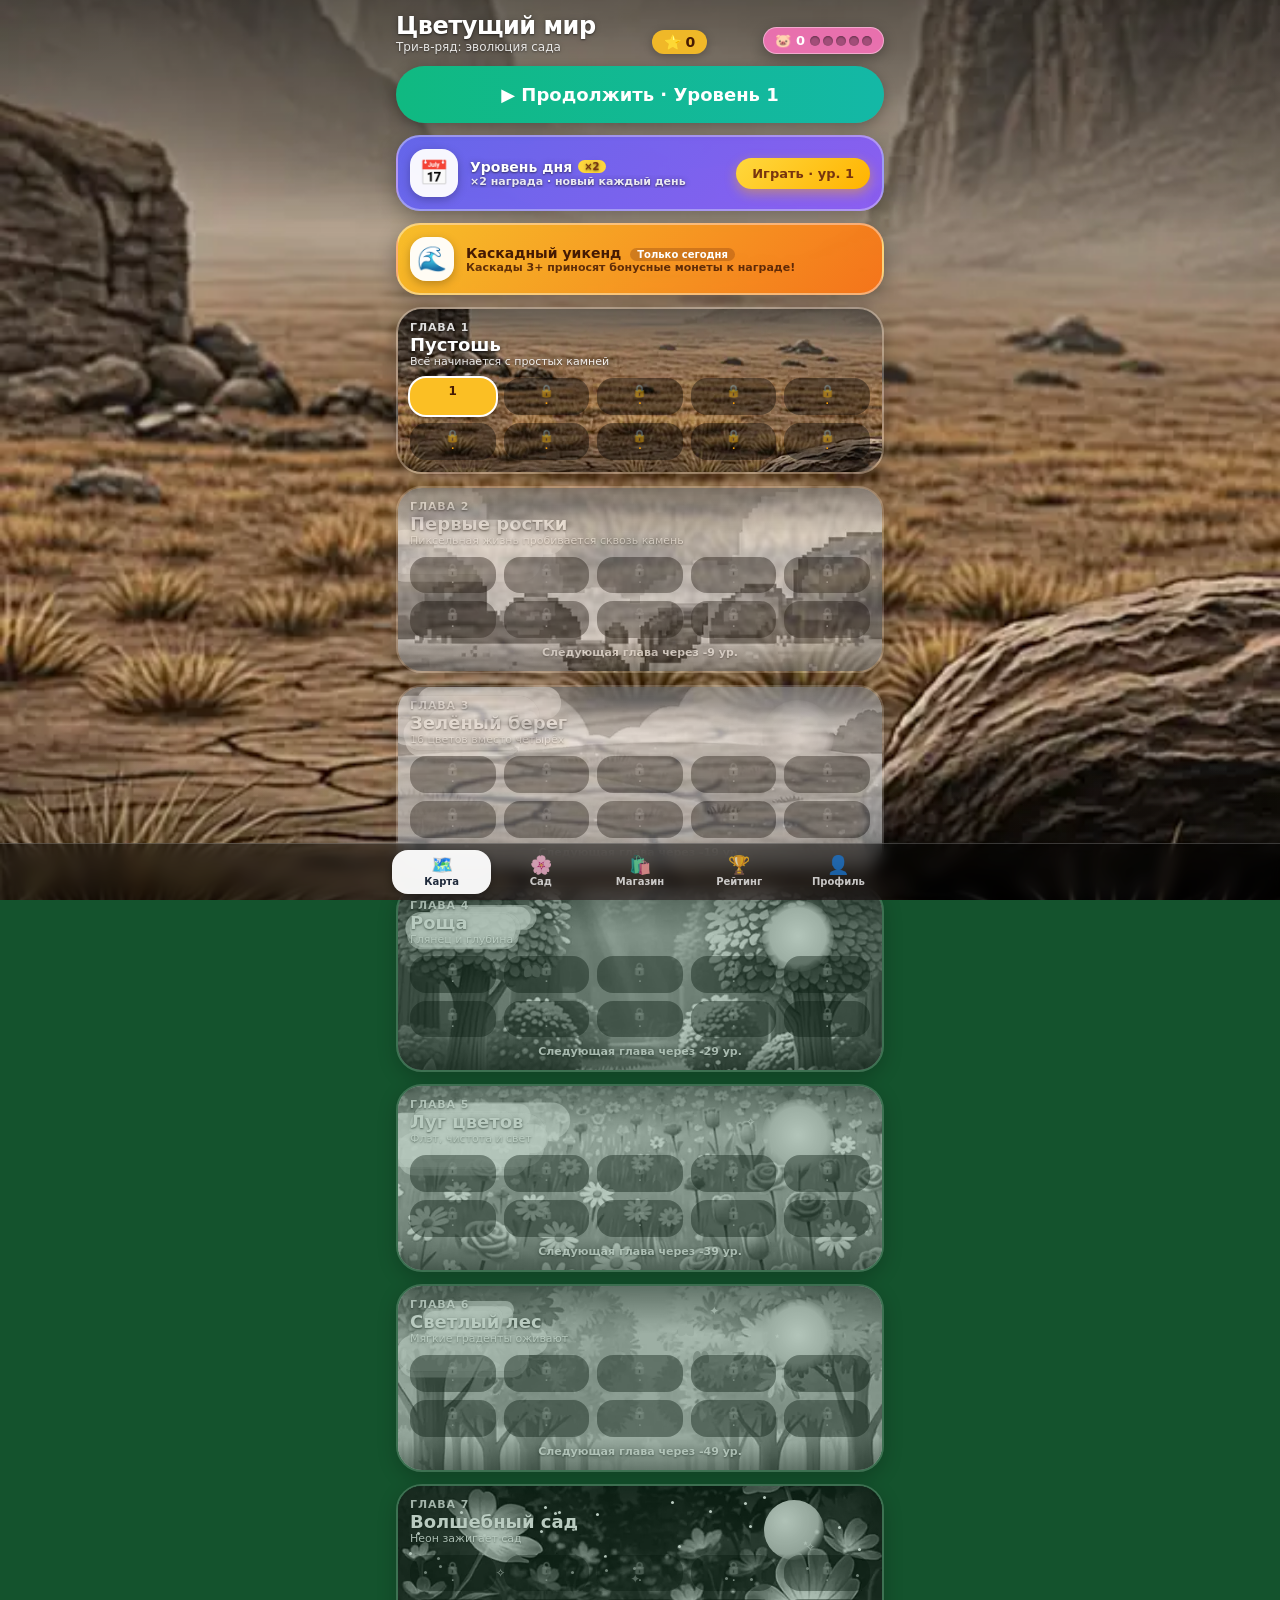
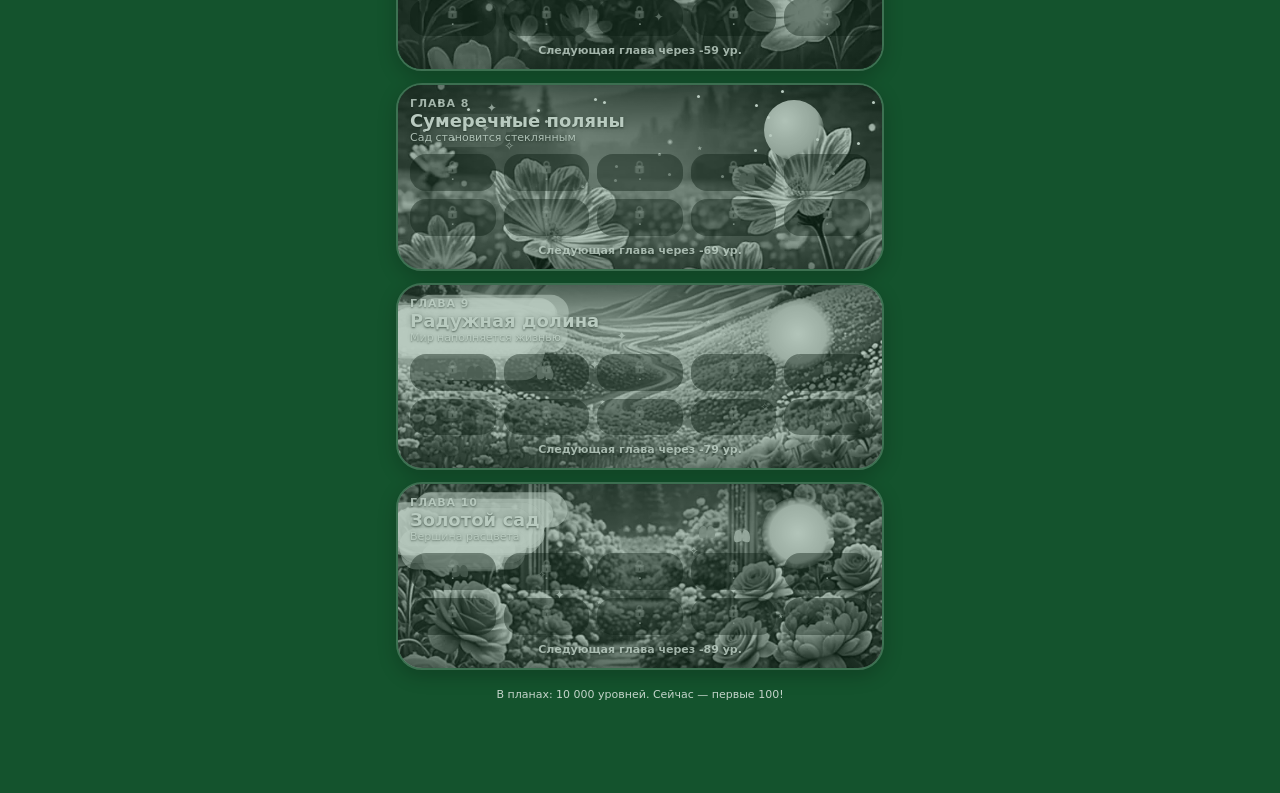
==== commit 684ae33f: "blooming-world: Волна 4: события — уровень дня ×2, выходные ивенты (×2 монеты / каскад-бонус), сезон" ====
--- a/blooming-world/download/blooming-world/index.html
+++ b/blooming-world/download/blooming-world/index.html
@@ -343,6 +343,39 @@
 .piggy-big { font-size: 48px; line-height: 1; margin: 6px 0; }
 .stars-avail { background: rgba(255,255,255,.92) !important; color: #065f46 !important; }
 
+/* ---------- Волна 4: события (уровень дня, выходные, сезонное) ---------- */
+.btn-gold { background: linear-gradient(135deg,#ffd83d,#ffb300); color: #78350f; box-shadow: 0 4px 12px rgba(255,179,0,.45); }
+.btn-gold:hover { filter: brightness(1.06); }
+.daily-card { display: flex; align-items: center; gap: 12px; border-radius: 24px; padding: 12px; margin-bottom: 12px; background: linear-gradient(135deg,rgba(99,102,241,.95),rgba(139,92,246,.95)); border: 2px solid rgba(255,255,255,.35); box-shadow: 0 6px 20px rgba(0,0,0,.3); }
+.daily-card.done { background: rgba(255,255,255,.15); backdrop-filter: blur(4px); }
+.daily-icon { flex: 0 0 auto; display: flex; align-items: center; justify-content: center; width: 48px; height: 48px; border-radius: 16px; font-size: 24px; background: rgba(255,255,255,.95); box-shadow: 0 3px 10px rgba(0,0,0,.25); }
+.daily-card.done .daily-icon { background: rgba(255,255,255,.25); }
+.daily-mid { flex: 1 1 auto; min-width: 0; }
+.daily-title { font-size: 14px; font-weight: 900; color: #fff; display: flex; align-items: center; gap: 6px; }
+.daily-x2 { background: #ffd83d; color: #78350f; border-radius: 999px; padding: 1px 6px; font-size: 10px; font-weight: 900; }
+.daily-sub { font-size: 11px; font-weight: 700; color: rgba(255,255,255,.88); white-space: nowrap; overflow: hidden; text-overflow: ellipsis; }
+.daily-play { flex: 0 0 auto; border-radius: 999px; padding: 8px 16px; font-size: 13px; font-weight: 900; }
+.weekend-banner { display: flex; align-items: center; gap: 12px; border-radius: 24px; padding: 12px; margin-bottom: 12px; background: linear-gradient(135deg,rgba(251,191,36,.95),rgba(249,115,22,.95)); border: 2px solid rgba(255,255,255,.4); box-shadow: 0 6px 20px rgba(0,0,0,.3); }
+.weekend-icon { flex: 0 0 auto; display: flex; align-items: center; justify-content: center; width: 44px; height: 44px; border-radius: 16px; font-size: 24px; background: rgba(255,255,255,.95); box-shadow: 0 3px 10px rgba(0,0,0,.25); }
+.weekend-mid { flex: 1 1 auto; min-width: 0; }
+.weekend-name { font-size: 14px; font-weight: 900; color: #451a03; }
+.weekend-today { background: rgba(120,53,15,.3); color: #fff; border-radius: 999px; padding: 1px 7px; font-size: 10px; font-weight: 900; margin-left: 4px; }
+.weekend-desc { font-size: 11px; font-weight: 700; color: rgba(69,26,3,.85); white-space: nowrap; overflow: hidden; text-overflow: ellipsis; }
+.event-badge { border-radius: 999px; padding: 3px 12px; font-size: 12px; font-weight: 900; color: #fff; margin: 3px auto 0; display: inline-block; }
+.event-badge.daily { background: rgba(79,70,229,.92); }
+.event-badge.coins { background: rgba(234,88,12,.92); }
+.event-badge.cascade { background: rgba(2,132,199,.92); }
+.seasonal-box { border-radius: 24px; padding: 12px; margin-bottom: 14px; background: linear-gradient(135deg,rgba(244,63,94,.9),rgba(251,191,36,.9)); border: 2px solid rgba(255,255,255,.4); box-shadow: 0 6px 20px rgba(0,0,0,.3); }
+.seasonal-head { display: flex; align-items: center; justify-content: space-between; gap: 8px; margin-bottom: 8px; }
+.seasonal-title { font-size: 14px; font-weight: 900; color: #fff; }
+.seasonal-sub { background: rgba(255,255,255,.92); color: #e11d48; border-radius: 999px; padding: 3px 10px; font-size: 11px; font-weight: 900; white-space: nowrap; }
+.seasonal-grid { display: grid; grid-template-columns: 1fr 1fr; gap: 8px; }
+.seasonal-card { display: flex; align-items: center; gap: 8px; border-radius: 16px; background: rgba(255,255,255,.93); padding: 8px; box-shadow: 0 2px 8px rgba(0,0,0,.18); }
+.seasonal-ico { flex: 0 0 auto; display: flex; align-items: center; justify-content: center; width: 36px; height: 36px; font-size: 20px; }
+.seasonal-mid { flex: 1 1 auto; min-width: 0; display: flex; flex-direction: column; gap: 4px; }
+.seasonal-name { font-size: 11px; font-weight: 900; color: #1e293b; white-space: nowrap; overflow: hidden; text-overflow: ellipsis; }
+.seasonal-mid .btn { padding: 4px 10px; font-size: 10px; border-radius: 999px; align-self: flex-start; }
+
 </style>
 </head>
 <body>
@@ -411,6 +444,12 @@
   'piggy.collect': 'Забрать 🪙 {n}', 'piggy.progress': 'Побед до вскрытия: {n}',
   'piggy.deposit': '🐷 +{n} в копилку ({w}/{m})', 'piggy.ready': 'Копилка готова к вскрытию!',
   'piggy.hint': 'Каждая победа кладёт монеты в копилку',
+  'daily.title': 'Уровень дня', 'daily.sub': '×2 награда · новый каждый день',
+  'daily.play': 'Играть · ур. {n}', 'daily.done': 'Пройден · ждём завтра',
+  'daily.badge': '📅 Уровень дня ×2', 'daily.weekendHint': 'В выходные ивенты: ×2 монеты и каскад-бонус',
+  'event.weekend': 'Ивент выходных', 'event.coinsBadge': '🪙 Золотые выходные ×2',
+  'event.cascadeBadge': '🌊 Каскад ×{n}: +{c} 🪙', 'event.today': 'Только сегодня',
+  'shop.seasonal': 'Сезонная коллекция', 'shop.seasonalSub': '{icon} {season} · смена по календарю', 'shop.seasonTag': 'Сезон',
   'shop.title': 'Магазин', 'shop.coins': 'Монеты',
   'shop.tab.boosters': 'Бусты', 'shop.tab.bank': 'Банк', 'shop.tab.skins': 'Скины',
   'shop.tab.avatars': 'Аватары', 'shop.tab.frames': 'Рамки', 'shop.tab.names': 'Имя', 'shop.tab.effects': 'Эффекты',
@@ -476,6 +515,12 @@
   'piggy.collect': 'Collect 🪙 {n}', 'piggy.progress': 'Wins until opening: {n}',
   'piggy.deposit': '🐷 +{n} to the piggy bank ({w}/{m})', 'piggy.ready': 'Piggy bank is ready to open!',
   'piggy.hint': 'Every win drops coins into the piggy bank',
+  'daily.title': 'Daily Level', 'daily.sub': '×2 reward · new every day',
+  'daily.play': 'Play · level {n}', 'daily.done': 'Completed · see you tomorrow',
+  'daily.badge': '📅 Daily level ×2', 'daily.weekendHint': 'Weekend events: ×2 coins and cascade bonus',
+  'event.weekend': 'Weekend event', 'event.coinsBadge': '🪙 Golden Weekend ×2',
+  'event.cascadeBadge': '🌊 Cascade ×{n}: +{c} 🪙', 'event.today': 'Today only',
+  'shop.seasonal': 'Seasonal Collection', 'shop.seasonalSub': '{icon} {season} · rotates with the calendar', 'shop.seasonTag': 'Season',
   'shop.title': 'Shop', 'shop.coins': 'Coins',
   'shop.tab.boosters': 'Boosters', 'shop.tab.bank': 'Bank', 'shop.tab.skins': 'Skins',
   'shop.tab.avatars': 'Avatars', 'shop.tab.frames': 'Frames', 'shop.tab.names': 'Name', 'shop.tab.effects': 'Effects',
@@ -722,7 +767,52 @@
   { id: 'ne-fire', kind: 'name', visual: 'fire', price: 300, name: { ru: 'Пламя', en: 'Flame' } },
   { id: 'ne-starlight', kind: 'name', visual: 'starlight', price: 450, name: { ru: 'Звёздный свет', en: 'Starlight' } },
 ];
-const TILE_EFFECTS = EFFECTS.filter((e) => e.kind === 'tile');
+/* ---------------- Волна 4: сезонная косметика (4 сезона × 6 предметов) ---------------- */
+GEM_SKINS.push(
+  { id: 'season-autumn', name: { ru: 'Осенний сад', en: 'Autumn Garden' }, price: 800, season: 'autumn', glyphs: ['🍁', '🌽', '🌰', '🫐', '🍇', '🎃'] },
+  { id: 'season-winter', name: { ru: 'Зимние узоры', en: 'Winter Patterns' }, price: 800, season: 'winter', glyphs: ['🎅', '⭐', '🎄', '❄️', '🔮', '🍊'] },
+  { id: 'season-spring', name: { ru: 'Весенний цвет', en: 'Spring Bloom' }, price: 800, season: 'spring', glyphs: ['🌷', '🌼', '🌱', '💧', '🦋', '🌸'] },
+  { id: 'season-summer', name: { ru: 'Летний бриз', en: 'Summer Breeze' }, price: 800, season: 'summer', glyphs: ['🍉', '🌞', '🌴', '🌊', '🐚', '🍍'] },
+);
+AVATARS.push(
+  { id: 'av-wheat', emoji: '🌾', bg: 'linear-gradient(135deg,#ffe8b0,#d9a441)', price: 180, season: 'autumn' },
+  { id: 'av-acorn', emoji: '🌰', bg: 'linear-gradient(135deg,#e8c8a0,#8a5f40)', price: 180, season: 'autumn' },
+  { id: 'av-snowman', emoji: '⛄', bg: 'linear-gradient(135deg,#e8f4ff,#8ab8e0)', price: 180, season: 'winter' },
+  { id: 'av-mitten', emoji: '🧤', bg: 'linear-gradient(135deg,#ffc8c8,#e05a5a)', price: 180, season: 'winter' },
+  { id: 'av-blossom', emoji: '🌸', bg: 'linear-gradient(135deg,#ffd8e8,#ff8ab8)', price: 180, season: 'spring' },
+  { id: 'av-duckling', emoji: '🐥', bg: 'linear-gradient(135deg,#fff8c8,#ffd21f)', price: 180, season: 'spring' },
+  { id: 'av-pineapple', emoji: '🍍', bg: 'linear-gradient(135deg,#fff0a0,#d9a41f)', price: 180, season: 'summer' },
+  { id: 'av-palm', emoji: '🌴', bg: 'linear-gradient(135deg,#c0f0d0,#2fa56d)', price: 180, season: 'summer' },
+);
+FRAMES.push(
+  { id: 'fr-amber', name: { ru: 'Янтарь', en: 'Amber' }, price: 320, css: '0 0 0 4px #ef8f2a, 0 0 14px rgba(239,143,42,.7)', season: 'autumn' },
+  { id: 'fr-snow', name: { ru: 'Снежная', en: 'Snow' }, price: 320, css: '0 0 0 4px #e8f4ff, 0 0 14px rgba(200,230,255,.85)', season: 'winter' },
+  { id: 'fr-petal', name: { ru: 'Лепестки', en: 'Petals' }, price: 320, css: '0 0 0 4px #ff9ab8, 0 0 14px rgba(255,154,184,.7)', season: 'spring' },
+  { id: 'fr-sunburst', name: { ru: 'Солнечная', en: 'Sunburst' }, price: 320, css: '0 0 0 4px #ffd83d, 0 0 16px rgba(255,216,61,.85)', season: 'summer' },
+);
+NAME_STYLES.push(
+  { id: 'ns-amber', name: { ru: 'Янтарный', en: 'Amber' }, price: 260, css: 'color:#ffc890;font-weight:900;text-shadow:0 1px 0 #a8611f,0 0 10px rgba(239,143,42,.7)', season: 'autumn' },
+  { id: 'ns-frost', name: { ru: 'Морозный', en: 'Frost' }, price: 260, css: 'color:#e8f4ff;font-weight:900;text-shadow:0 1px 0 #5a8ac0,0 0 10px rgba(200,230,255,.9)', season: 'winter' },
+  { id: 'ns-petal', name: { ru: 'Нежный', en: 'Petal' }, price: 260, css: 'color:#ffd8e8;font-weight:800;text-shadow:0 0 8px rgba(255,154,184,.8)', season: 'spring' },
+  { id: 'ns-sunny', name: { ru: 'Солнечный', en: 'Sunny' }, price: 260, css: 'color:#fff0a0;font-weight:900;text-shadow:0 0 10px rgba(255,216,61,.8)', season: 'summer' },
+);
+EFFECTS.push(
+  { id: 'fx-leaffall', kind: 'tile', visual: '🍂', price: 380, name: { ru: 'Листопад', en: 'Leaf Fall' }, season: 'autumn' },
+  { id: 'fx-snowflakes', kind: 'tile', visual: '❄️', price: 380, name: { ru: 'Снежинки', en: 'Snowflakes' }, season: 'winter' },
+  { id: 'fx-petalrain', kind: 'tile', visual: '🌷', price: 380, name: { ru: 'Лепестковый дождь', en: 'Petal Rain' }, season: 'spring' },
+  { id: 'fx-sunshine', kind: 'tile', visual: '☀️', price: 380, name: { ru: 'Солнечные зайчики', en: 'Sunshine' }, season: 'summer' },
+);
+/** Витрина сезона: 6 предметов (скин + 2 аватара + рамка + имя + эффект). */
+const TILE_EFFECTS = EFFECTS.filter((e) => e.kind === 'tile'); // после сезонных push (Волна 4)
+function seasonalBundleFor(season) {
+  return {
+    skin: GEM_SKINS.find((s) => s.season === season) || GEM_SKINS[0],
+    avatars: AVATARS.filter((a) => a.season === season),
+    frame: FRAMES.find((f) => f.season === season) || FRAMES[0],
+    nameStyle: NAME_STYLES.find((n) => n.season === season) || NAME_STYLES[0],
+    effect: TILE_EFFECTS.find((e) => e.season === season) || TILE_EFFECTS[0],
+  };
+}
 
 /* ---------------- level generator (100 levels / 10 chapters) ---------------- */
 const TOTAL_LEVELS = 100;
@@ -1743,6 +1833,57 @@
 /* Волна 2: множитель награды за серию побед (поражение обнуляет) */
 const STREAK_MAX_MULT = 5;
 function streakMult(streak) { return Math.max(1, Math.min(STREAK_MAX_MULT, streak || 0)); }
+
+/* ---------------- Волна 4: события (детерминированы по календарю) ---------------- */
+function dateKeyOf(now) {
+  const y = now.getFullYear();
+  const m = String(now.getMonth() + 1).padStart(2, '0');
+  const d = String(now.getDate()).padStart(2, '0');
+  return y + '-' + m + '-' + d;
+}
+function dateSeed(dateKey) {
+  let h = 2166136261 >>> 0;
+  for (let i = 0; i < dateKey.length; i++) {
+    h ^= dateKey.charCodeAt(i);
+    h = Math.imul(h, 16777619);
+  }
+  return h >>> 0;
+}
+const DAILY_REWARD_MULT = 2;
+function dailyLevelFor(dateKey) {
+  const rng = mulberry32(dateSeed(dateKey));
+  return 1 + Math.floor(rng() * TOTAL_LEVELS);
+}
+const WEEKEND_EVENT_DEFS = {
+  coins: { id: 'coins', icon: '🪙', name: { ru: 'Золотые выходные', en: 'Golden Weekend' }, desc: { ru: 'Все победы приносят ×2 монет — только сегодня!', en: 'All wins grant ×2 coins — today only!' } },
+  cascade: { id: 'cascade', icon: '🌊', name: { ru: 'Каскадный уикенд', en: 'Cascade Weekend' }, desc: { ru: 'Каскады 3+ приносят бонусные монеты к награде!', en: 'Cascades of 3+ grant bonus coins on top of the reward!' } },
+};
+function weekendEventFor(dateKey) {
+  const p = dateKey.split('-');
+  const dow = new Date(+p[0], +p[1] - 1, +p[2]).getDay();
+  if (dow === 6) return 'coins';
+  if (dow === 0) return 'cascade';
+  return null;
+}
+const CASCADE_BONUS_FROM = 3;
+function cascadeBonus(maxCascade) {
+  const steps = Math.max(0, Math.min(maxCascade || 0, 8) - (CASCADE_BONUS_FROM - 1));
+  return steps * 30;
+}
+const SEASON_DEFS = {
+  autumn: { id: 'autumn', icon: '🍂', name: { ru: 'Осень', en: 'Autumn' } },
+  winter: { id: 'winter', icon: '❄️', name: { ru: 'Зима', en: 'Winter' } },
+  spring: { id: 'spring', icon: '🌷', name: { ru: 'Весна', en: 'Spring' } },
+  summer: { id: 'summer', icon: '☀️', name: { ru: 'Лето', en: 'Summer' } },
+};
+function seasonOfMonth(month0) {
+  const m = ((month0 % 12) + 12) % 12 + 1;
+  if (m === 12 || m <= 2) return 'winter';
+  if (m <= 5) return 'spring';
+  if (m <= 8) return 'summer';
+  return 'autumn';
+}
+function seasonOn(now) { return seasonOfMonth(now.getMonth()); }
 function defaultState() {
   return {
     name: '', lang: 'ru', sound: true, coins: 300, stars: {}, scores: {},
@@ -1758,6 +1899,8 @@
     starsSpent: 0,
     garden: { restored: [] },
     piggy: { coins: 0, wins: 0 },
+    /* Волна 4: уровень дня (фиксируется на сутки при первом открытии карты) */
+    daily: { date: '', level: 1, done: false },
   };
 }
 function normalizeState(s) {
@@ -1776,6 +1919,12 @@
     coins: s && s.piggy && typeof s.piggy.coins === 'number' ? s.piggy.coins : 0,
     wins: s && s.piggy && typeof s.piggy.wins === 'number' ? s.piggy.wins : 0,
   };
+  /* Волна 4: аддитивная миграция уровня дня */
+  out.daily = {
+    date: s && s.daily && typeof s.daily.date === 'string' ? s.daily.date : '',
+    level: s && s.daily && typeof s.daily.level === 'number' ? s.daily.level : 1,
+    done: !!(s && s.daily && s.daily.done),
+  };
   out.lang = out.lang === 'en' ? 'en' : 'ru';
   return out;
 }
@@ -1804,7 +1953,7 @@
     if (App.player.coins < n) return false;
     App.player.coins -= n; saveState(); return true;
   },
-  recordWin(level, stars, score, maxCascade, movesUsed) {
+  recordWin(level, stars, score, maxCascade, movesUsed, opts) {
     const s = App.player;
     const prevStars = s.stars[level] || 0;
     const firstClear = !(level in s.stars);
@@ -1813,11 +1962,19 @@
     const base = firstClear ? 30 + stars * 10 + chapter * 5 : 10 + stars * 5;
     const streak = (s.streak || 0) + 1;
     const mult = streakMult(streak);
-    const reward = base * mult;
+    /* Волна 4: события — уровень дня ×2, выходные ×2 монет / каскад-бонус */
+    const isDaily = !!(opts && opts.daily);
+    const weekend = weekendEventFor(dateKeyOf(new Date()));
+    const cascadeCoins = weekend === 'cascade' ? cascadeBonus(maxCascade) : 0;
+    const eventMult = (isDaily ? DAILY_REWARD_MULT : 1) * (weekend === 'coins' ? 2 : 1);
+    const reward = base * mult * eventMult + cascadeCoins;
     s.stars[level] = Math.max(prevStars, stars);
     s.scores[level] = Math.max(s.scores[level] || 0, score);
     s.coins += reward;
     s.streak = streak;
+    /* Волна 4: уровень дня отмечается пройденным только за свой день */
+    const today = dateKeyOf(new Date());
+    if (isDaily && s.daily && s.daily.date === today) { s.daily.done = true; }
     s.stats.wins += 1;
     s.stats.bestCascade = Math.max(s.stats.bestCascade || 0, maxCascade);
     s.stats.totalScore += score;
@@ -1830,7 +1987,17 @@
     s.piggy.coins = piggyCoins;
     s.piggy.wins = piggyWins % PIGGY_WINS_TARGET;
     saveState();
-    return { firstClear, newStars, reward, base, streak, mult, piggy: { deposit, coins: piggyCoins, wins: piggyWins, ready: piggyWins >= PIGGY_WINS_TARGET } };
+    return { firstClear, newStars, reward, base, streak, mult, piggy: { deposit, coins: piggyCoins, wins: piggyWins, ready: piggyWins >= PIGGY_WINS_TARGET }, event: { daily: isDaily, weekend: weekend, cascadeCoins: cascadeCoins, maxCascade: maxCascade } };
+  },
+  /* Волна 4: уровень дня фиксируется при первом открытии в сутки и живёт до 00:00 */
+  ensureDaily() {
+    const s = App.player;
+    const today = dateKeyOf(new Date());
+    if (s.daily && s.daily.date === today) return s.daily;
+    const daily = { date: today, level: Math.min(dailyLevelFor(today), Math.max(1, this.maxUnlocked())), done: false };
+    s.daily = daily;
+    saveState();
+    return daily;
   },
   recordLoss() { if (App.player.streak) { App.player.streak = 0; saveState(); } },
   addBooster(id, n) { App.player.boosters[id] = (App.player.boosters[id] || 0) + n; saveState(); },
@@ -2173,6 +2340,7 @@
 const App = {
   screen: 'map',        // map | garden | shop | ranks | profile
   level: null,          // playing level number or null
+  daily: false,         // Волна 4: текущий забег — уровень дня (×2)
   player: null,
   bots: null,
   shopTab: 'boosters',
@@ -2388,10 +2556,47 @@
 
   const playBtn = el('button', 'btn btn-primary');
   playBtn.type = 'button';
-  playBtn.style.cssText = 'width:100%;margin-bottom:16px;padding:18px;font-size:18px;';
+  playBtn.style.cssText = 'width:100%;margin-bottom:12px;padding:18px;font-size:18px;';
   playBtn.textContent = '▶ ' + t('map.continue') + ' · ' + t('map.level') + ' ' + maxUnlocked;
-  playBtn.onclick = () => { sfx.click(); App.level = maxUnlocked; renderApp(); };
+  playBtn.onclick = () => { sfx.click(); App.level = maxUnlocked; App.daily = false; renderApp(); };
   wrap.appendChild(playBtn);
+
+  /* Волна 4: уровень дня (фиксируется на сутки, перекат в 00:00) */
+  const daily = store.ensureDaily();
+  const dailyCard = el('div', 'daily-card' + (daily.done ? ' done' : ''));
+  const dailyIcon = el('div', 'daily-icon', daily.done ? '✅' : '📅');
+  const dailyMid = el('div', 'daily-mid');
+  dailyMid.innerHTML = '<div class="daily-title bm-text-outline">' + t('daily.title') + ' <span class="daily-x2">×2</span></div>' +
+    '<div class="daily-sub bm-text-outline">' + (daily.done ? t('daily.done') : t('daily.sub')) + '</div>';
+  dailyCard.appendChild(dailyIcon);
+  dailyCard.appendChild(dailyMid);
+  if (!daily.done) {
+    const dailyBtn = el('button', 'btn btn-gold daily-play');
+    dailyBtn.type = 'button';
+    dailyBtn.textContent = t('daily.play', { n: daily.level });
+    dailyBtn.onclick = () => {
+      sfx.click();
+      logEvent('daily_start', { level: daily.level, date: daily.date });
+      App.level = daily.level; App.daily = true; renderApp();
+    };
+    dailyCard.appendChild(dailyBtn);
+  }
+  wrap.appendChild(dailyCard);
+
+  /* Волна 4: баннер ивента выходных (сб/вс, переключается календарём) */
+  const weekendId = weekendEventFor(dateKeyOf(new Date()));
+  if (weekendId) {
+    const we = WEEKEND_EVENT_DEFS[weekendId];
+    const banner = el('div', 'weekend-banner');
+    const wIcon = el('div', 'weekend-icon', we.icon);
+    const wMid = el('div', 'weekend-mid');
+    wMid.innerHTML = '<div class="weekend-name">' + we.name[App.player.lang] +
+      ' <span class="weekend-today">' + t('event.today') + '</span></div>' +
+      '<div class="weekend-desc">' + we.desc[App.player.lang] + '</div>';
+    banner.appendChild(wIcon);
+    banner.appendChild(wMid);
+    wrap.appendChild(banner);
+  }
 
   for (const ch of CHAPTERS) {
     const unlocked = ch.id <= currentChapter;
@@ -2428,7 +2633,7 @@
       btn.innerHTML = '<span>' + (lvUnlocked ? lv : '🔒') + '</span>' +
         '<span class="level-stars">' + (lvStars > 0 ? '⭐'.repeat(lvStars) : (lvUnlocked ? '' : '·')) + '</span>';
       if (lvUnlocked) {
-        btn.onclick = () => { sfx.click(); App.level = lv; renderApp(); };
+        btn.onclick = () => { sfx.click(); App.level = lv; App.daily = false; renderApp(); };
       } else {
         btn.disabled = true;
       }
@@ -3084,10 +3289,11 @@
       const stars = finalScore >= this.cfg.star3 ? 3 : finalScore >= this.cfg.star2 ? 2 : 1;
       sfx.win();
       setTimeout(() => sfx.star(1), 400);
-      const info = store.recordWin(this.cfg.level, stars, finalScore, res.maxCascade, movesUsed);
+      const info = store.recordWin(this.cfg.level, stars, finalScore, res.maxCascade, movesUsed, { daily: !!App.daily });
       this.score = finalScore;
-      this.winInfo = { stars, reward: info.reward, firstClear: info.firstClear, newStars: info.newStars, bonus, streak: info.streak, mult: info.mult, piggy: info.piggy };
-      logEvent('level_win', { level: this.cfg.level, stars: stars, score: finalScore, movesUsed: movesUsed, streak: info.streak, mult: info.mult, reward: info.reward });
+      this.winInfo = { stars, reward: info.reward, firstClear: info.firstClear, newStars: info.newStars, bonus, streak: info.streak, mult: info.mult, piggy: info.piggy, event: info.event };
+      logEvent('level_win', { level: this.cfg.level, stars: stars, score: finalScore, movesUsed: movesUsed, streak: info.streak, mult: info.mult, reward: info.reward, daily: info.event.daily ? 1 : 0, weekend: info.event.weekend || '', cascade: info.event.cascadeCoins });
+      if (info.event.daily) logEvent('daily_win', { level: this.cfg.level, reward: info.reward });
       this.updateHud();
       this.renderModals();
     } else if (movesLeft <= 0) {
@@ -3281,6 +3487,23 @@
       const reward = el('div', 'reward-pill');
       reward.textContent = '🪙 +' + this.winInfo.reward + (this.winInfo.mult > 1 ? '  ×' + this.winInfo.mult : '');
       modal.appendChild(reward);
+      /* Волна 4: бейджи событий */
+      const ev = this.winInfo.event;
+      if (ev && ev.daily) {
+        const b = el('div', 'event-badge daily');
+        b.textContent = t('daily.badge');
+        modal.appendChild(b);
+      }
+      if (ev && ev.weekend === 'coins') {
+        const b = el('div', 'event-badge coins');
+        b.textContent = t('event.coinsBadge');
+        modal.appendChild(b);
+      }
+      if (ev && ev.weekend === 'cascade' && ev.cascadeCoins > 0) {
+        const b = el('div', 'event-badge cascade');
+        b.textContent = t('event.cascadeBadge', { n: ev.maxCascade, c: ev.cascadeCoins });
+        modal.appendChild(b);
+      }
       /* Волна 2: серия побед */
       const streakBox = el('div');
       streakBox.style.cssText = 'display:flex;flex-direction:column;align-items:center;gap:4px;margin-top:6px;';
@@ -3339,6 +3562,7 @@
       nextBtn.textContent = t('game.next') + ' →';
       nextBtn.onclick = () => {
         this.winInfo = null;
+        App.daily = false;
         if (this.cfg.level < TOTAL_LEVELS) { App.level = this.cfg.level + 1; renderApp(); }
         else { App.level = null; renderApp(); }
       };
@@ -3497,6 +3721,36 @@
     return btn;
   };
 
+  /* Волна 4: сезонная коллекция — витрина определяется календарём */
+  const season = seasonOn(new Date());
+  const seasonDef = SEASON_DEFS[season];
+  const bundle = seasonalBundleFor(season);
+  const seasonalBox = el('div', 'seasonal-box');
+  const seasonalHead = el('div', 'seasonal-head');
+  seasonalHead.innerHTML = '<span class="seasonal-title bm-text-outline">' + t('shop.seasonal') + '</span>' +
+    '<span class="seasonal-sub">' + t('shop.seasonalSub', { icon: seasonDef.icon, season: seasonDef.name[App.player.lang] }) + '</span>';
+  seasonalBox.appendChild(seasonalHead);
+  const seasonalGrid = el('div', 'seasonal-grid');
+  const seasonItems = [
+    { kind: 'skin', id: bundle.skin.id, name: bundle.skin.name[App.player.lang], preview: bundle.skin.glyphs ? bundle.skin.glyphs.slice(0, 2).join('') : '🎨', price: bundle.skin.price },
+    ...bundle.avatars.map((a) => ({ kind: 'avatar', id: a.id, name: a.emoji, preview: a.emoji, price: a.price })),
+    { kind: 'frame', id: bundle.frame.id, name: bundle.frame.name[App.player.lang], preview: '🖼️', price: bundle.frame.price },
+    { kind: 'nameStyle', id: bundle.nameStyle.id, name: bundle.nameStyle.name[App.player.lang], preview: 'Aa', price: bundle.nameStyle.price },
+    { kind: 'tileEffect', id: bundle.effect.id, name: bundle.effect.name[App.player.lang], preview: bundle.effect.visual, price: bundle.effect.price },
+  ];
+  for (const it of seasonItems) {
+    const card = el('div', 'seasonal-card');
+    const ic = el('div', 'seasonal-ico', it.preview);
+    const mid = el('div', 'seasonal-mid');
+    mid.innerHTML = '<div class="seasonal-name">' + it.name + '</div>';
+    mid.appendChild(equipBtn(it.kind, it.id, it.price));
+    card.appendChild(ic);
+    card.appendChild(mid);
+    seasonalGrid.appendChild(card);
+  }
+  seasonalBox.appendChild(seasonalGrid);
+  wrap.appendChild(seasonalBox);
+
   if (App.shopTab === 'boosters') {
     for (const b of BOOSTERS) {
       const item = el('div', 'shop-item');
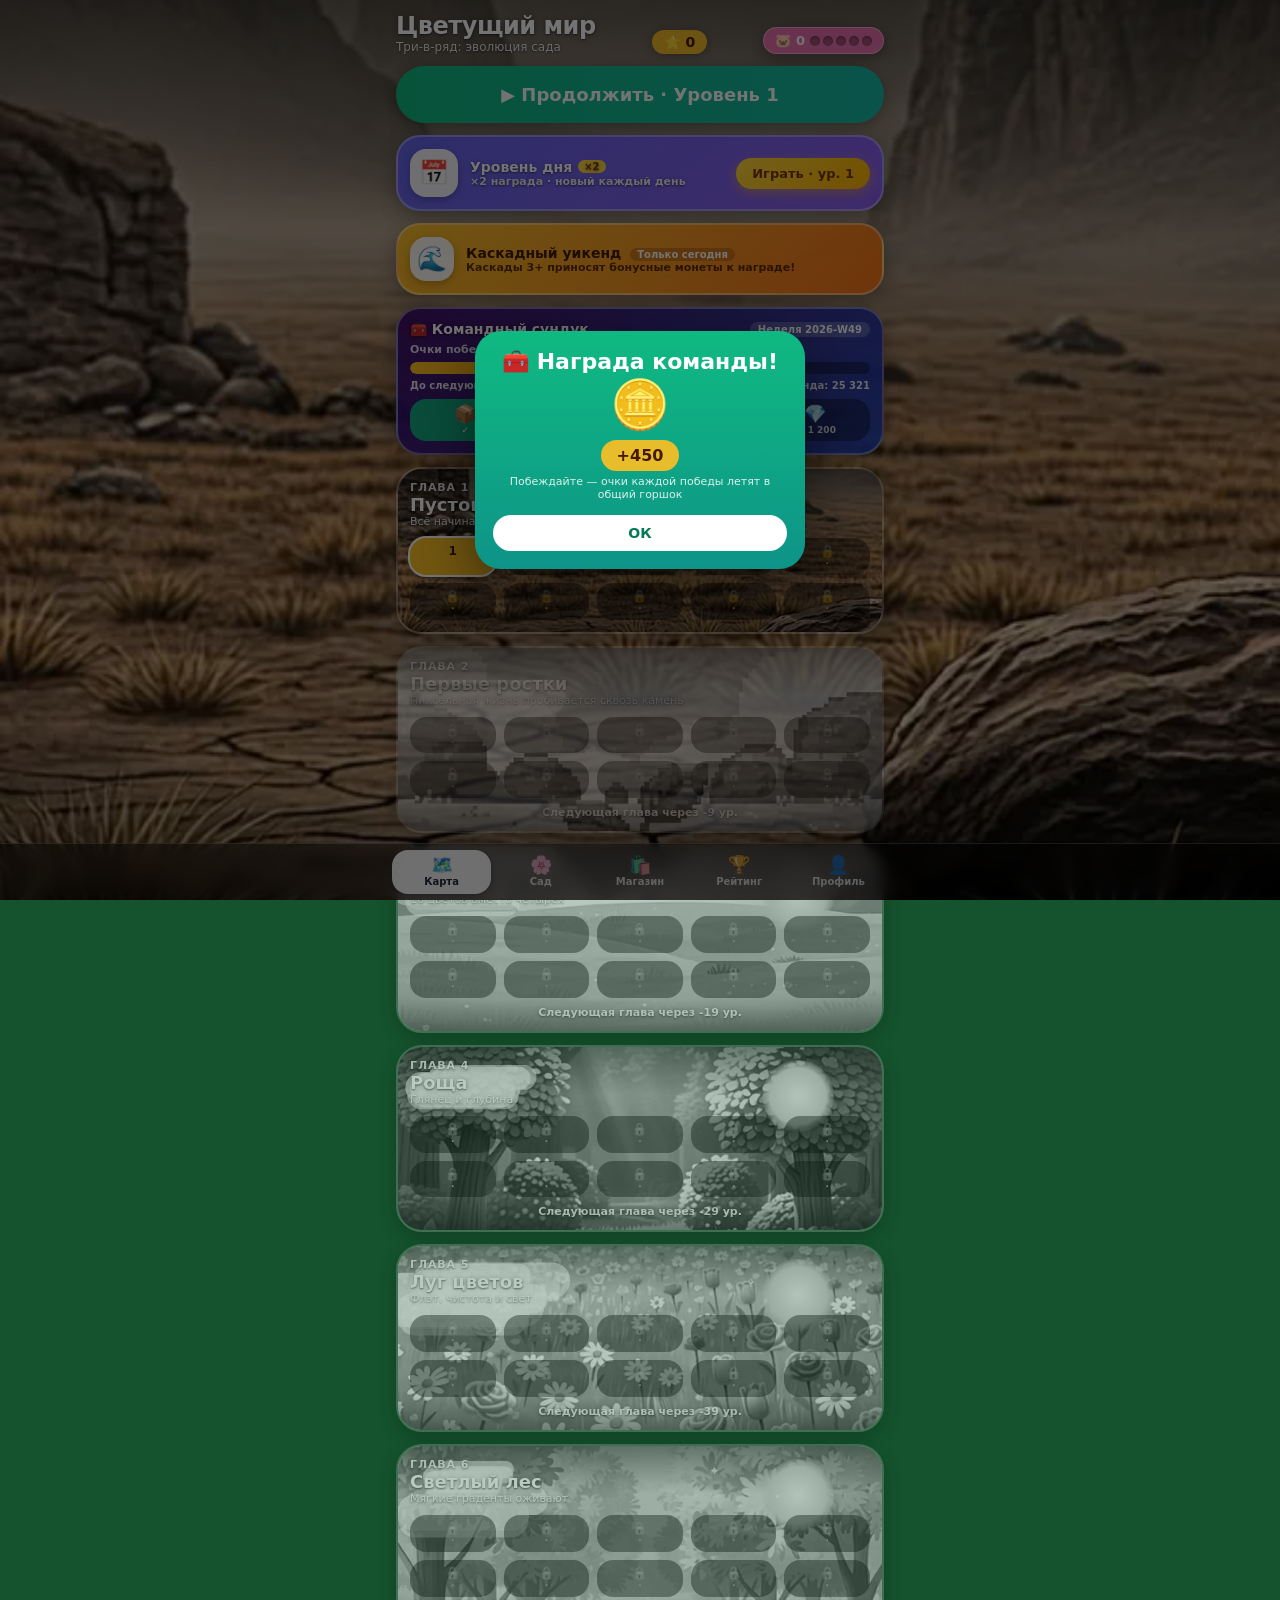
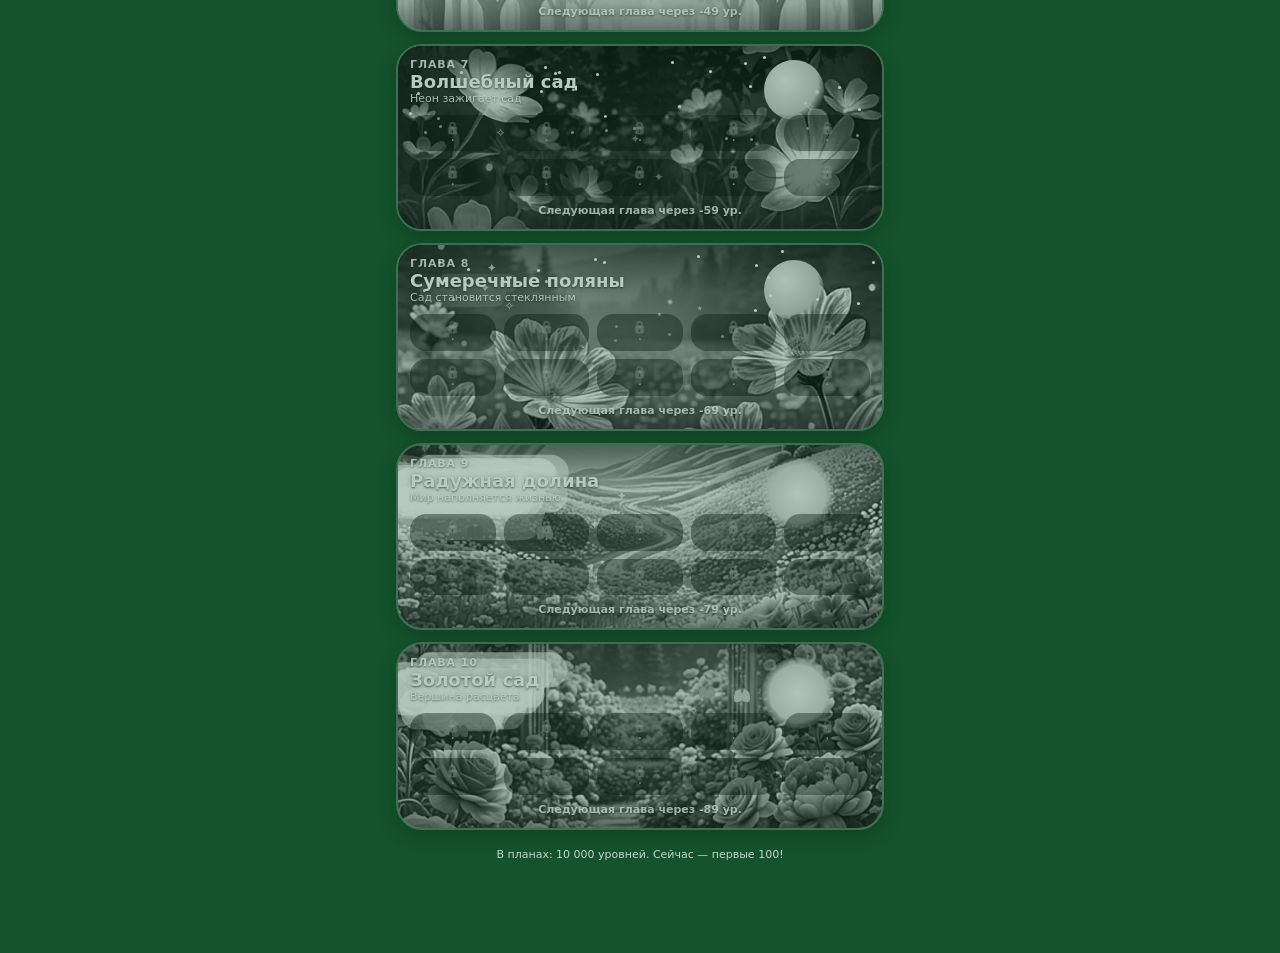
==== commit ee6e1934: "blooming-world: blooming-world: Волна 6 — Team Chest + онлайн-рейтинг (audit-team ALL PASSED, парите" ====
--- a/blooming-world/download/blooming-world/index.html
+++ b/blooming-world/download/blooming-world/index.html
@@ -5,6 +5,14 @@
 <meta name="viewport" content="width=device-width, initial-scale=1, viewport-fit=cover, user-scalable=no">
 <title>Цветущий мир — Blooming World</title>
 <meta name="description" content="Match-3 игра «Цветущий мир»: 100 уровней в 10 эрах графики. Автономная версия — один HTML-файл.">
+<!-- Волна 5: PWA (манифест + тема + мета для iOS); пути относительные — работает в сабпапке -->
+<link rel="manifest" href="manifest.json">
+<meta name="theme-color" content="#1a4a38">
+<link rel="icon" type="image/png" sizes="192x192" href="icons/icon-192.png">
+<link rel="apple-touch-icon" href="icons/icon-192.png">
+<meta name="apple-mobile-web-app-capable" content="yes">
+<meta name="apple-mobile-web-app-title" content="Цветущий мир">
+<meta name="apple-mobile-web-app-status-bar-style" content="black-translucent">
 <style>
 /* ============================================================
  * Blooming World — standalone single-file edition styles
@@ -376,6 +384,25 @@
 .seasonal-name { font-size: 11px; font-weight: 900; color: #1e293b; white-space: nowrap; overflow: hidden; text-overflow: ellipsis; }
 .seasonal-mid .btn { padding: 4px 10px; font-size: 10px; border-radius: 999px; align-self: flex-start; }
 
+/* ---------- Волна 6: командный сундук ---------- */
+.team-card { border-radius: 24px; padding: 12px; margin-bottom: 12px; background: linear-gradient(135deg,rgba(59,7,100,.92),rgba(30,64,175,.9)); border: 2px solid rgba(255,255,255,.35); box-shadow: 0 6px 20px rgba(0,0,0,.3); }
+.team-head { display: flex; align-items: center; justify-content: space-between; margin-bottom: 6px; }
+.team-title { font-size: 14px; font-weight: 900; color: #fff; }
+.team-week { background: rgba(255,255,255,.2); color: #fff; border-radius: 999px; padding: 2px 8px; font-size: 10px; font-weight: 900; }
+.team-sub { font-size: 11px; font-weight: 700; color: rgba(255,255,255,.82); margin-bottom: 6px; }
+.team-bar { height: 12px; border-radius: 999px; background: rgba(0,0,0,.35); overflow: hidden; margin-bottom: 6px; }
+.team-bar-fill { height: 100%; border-radius: 999px; background: linear-gradient(90deg,#fbbf24,#f59e0b,#fb923c); transition: width .5s ease; }
+.team-mid { display: flex; align-items: center; justify-content: space-between; gap: 8px; font-size: 10px; font-weight: 800; color: rgba(255,255,255,.88); margin-bottom: 8px; }
+.team-chests { display: grid; grid-template-columns: repeat(4,1fr); gap: 6px; }
+.team-chest { display: flex; flex-direction: column; align-items: center; border-radius: 16px; padding: 6px 4px; background: rgba(0,0,0,.35); }
+.team-chest .ic { font-size: 18px; line-height: 1; }
+.team-chest .rw { margin-top: 2px; font-size: 9px; font-weight: 900; color: rgba(255,255,255,.85); }
+.team-chest.ready { background: rgba(251,191,36,.95); animation: team-glow 1.6s ease-in-out infinite; }
+.team-chest.ready .rw { color: #451a03; }
+.team-chest.done { background: rgba(16,185,129,.9); }
+.team-chest.done .rw { color: #fff; }
+@keyframes team-glow { 0%,100% { box-shadow: 0 0 0 0 rgba(251,191,36,.6); } 50% { box-shadow: 0 0 0 6px rgba(251,191,36,0); } }
+
 </style>
 </head>
 <body>
@@ -449,6 +476,10 @@
   'daily.badge': '📅 Уровень дня ×2', 'daily.weekendHint': 'В выходные ивенты: ×2 монеты и каскад-бонус',
   'event.weekend': 'Ивент выходных', 'event.coinsBadge': '🪙 Золотые выходные ×2',
   'event.cascadeBadge': '🌊 Каскад ×{n}: +{c} 🪙', 'event.today': 'Только сегодня',
+  'team.title': 'Командный сундук', 'team.sub': 'Очки побед всей команды за неделю', 'team.week': 'Неделя {n}', 'team.you': 'Вы',
+  'team.contrib': 'Вы: {p} · команда: {b}', 'team.toNext': 'До следующего сундука: {n} очков', 'team.allClaimed': 'Все сундуки собраны!',
+  'team.full': 'Награда команды!', 'team.hint': 'Побеждайте — очки каждой победы летят в общий горшок', 'team.members': 'Вклад недели',
+  'team.chest': 'Сундук {n}', 'team.need': 'Нужно {n}',
   'shop.seasonal': 'Сезонная коллекция', 'shop.seasonalSub': '{icon} {season} · смена по календарю', 'shop.seasonTag': 'Сезон',
   'shop.title': 'Магазин', 'shop.coins': 'Монеты',
   'shop.tab.boosters': 'Бусты', 'shop.tab.bank': 'Банк', 'shop.tab.skins': 'Скины',
@@ -469,6 +500,7 @@
   'profile.analytics': 'Аналитика', 'profile.analyticsInfo': '{n} событий · сессий: {s}',
   'profile.export': 'Выгрузить статистику (JSON)', 'profile.exportDone': 'Файл выгружен!',
   'profile.equipped': 'Экипировка',
+  'profile.install': 'Установить приложение', 'profile.installDone': 'Игра установлена!',
   'settings.title': 'Настройки', 'settings.language': 'Язык', 'settings.sound': 'Звук',
   'settings.on': 'Вкл', 'settings.off': 'Выкл',
   'settings.reset': 'Сбросить прогресс',
@@ -520,6 +552,10 @@
   'daily.badge': '📅 Daily level ×2', 'daily.weekendHint': 'Weekend events: ×2 coins and cascade bonus',
   'event.weekend': 'Weekend event', 'event.coinsBadge': '🪙 Golden Weekend ×2',
   'event.cascadeBadge': '🌊 Cascade ×{n}: +{c} 🪙', 'event.today': 'Today only',
+  'team.title': 'Team Chest', 'team.sub': 'Team’s win points for the week', 'team.week': 'Week {n}', 'team.you': 'You',
+  'team.contrib': 'You: {p} · team: {b}', 'team.toNext': '{n} points to the next chest', 'team.allClaimed': 'All chests claimed!',
+  'team.full': 'Team reward!', 'team.hint': 'Win levels — every victory adds points to the shared pot', 'team.members': 'Weekly contribution',
+  'team.chest': 'Chest {n}', 'team.need': '{n} needed',
   'shop.seasonal': 'Seasonal Collection', 'shop.seasonalSub': '{icon} {season} · rotates with the calendar', 'shop.seasonTag': 'Season',
   'shop.title': 'Shop', 'shop.coins': 'Coins',
   'shop.tab.boosters': 'Boosters', 'shop.tab.bank': 'Bank', 'shop.tab.skins': 'Skins',
@@ -540,6 +576,7 @@
   'profile.analytics': 'Analytics', 'profile.analyticsInfo': '{n} events · sessions: {s}',
   'profile.export': 'Export statistics (JSON)', 'profile.exportDone': 'File exported!',
   'profile.equipped': 'Equipment',
+  'profile.install': 'Install app', 'profile.installDone': 'Game installed!',
   'settings.title': 'Settings', 'settings.language': 'Language', 'settings.sound': 'Sound',
   'settings.on': 'On', 'settings.off': 'Off',
   'settings.reset': 'Reset progress',
@@ -1884,6 +1921,74 @@
   return 'autumn';
 }
 function seasonOn(now) { return seasonOfMonth(now.getMonth()); }
+
+/* ---------------- Волна 6: командный сундук (зеркало team.ts) ---------------- */
+function isoWeekNum(now) {
+  const d = new Date(now.getFullYear(), now.getMonth(), now.getDate());
+  const day = (d.getDay() + 6) % 7; // Пн=0..Вс=6
+  d.setDate(d.getDate() - day + 3); // четверг текущей недели — его год и неделя по ISO
+  const isoYear = d.getFullYear();
+  const jan4 = new Date(isoYear, 0, 4);
+  const jan4Day = (jan4.getDay() + 6) % 7;
+  const monday1 = new Date(isoYear, 0, 4 - jan4Day);
+  const week = Math.round((d.getTime() - monday1.getTime()) / (7 * 86400000)) + 1;
+  return { year: isoYear, week: week };
+}
+function weekKeyOf(now) {
+  const p = isoWeekNum(now);
+  return p.year + '-W' + String(p.week).padStart(2, '0');
+}
+function dayIndexOf(now) { return (now.getDay() + 6) % 7; }
+const TEAM_BOTS = 25;
+const TEAM_CHESTS = [
+  { need: 5000, reward: 150, icon: '📦', name: { ru: 'Деревянный', en: 'Wooden' } },
+  { need: 15000, reward: 300, icon: '🎁', name: { ru: 'Серебряный', en: 'Silver' } },
+  { need: 35000, reward: 600, icon: '🏆', name: { ru: 'Золотой', en: 'Golden' } },
+  { need: 70000, reward: 1200, icon: '💎', name: { ru: 'Бриллиантовый', en: 'Diamond' } },
+];
+function chestReachedFor(pot) {
+  let n = 0;
+  for (const c of TEAM_CHESTS) if (pot >= c.need) n++;
+  return n;
+}
+function chestRewardBetween(from, to) {
+  let sum = 0;
+  for (let i = Math.max(0, from); i < Math.min(to, TEAM_CHESTS.length); i++) sum += TEAM_CHESTS[i].reward;
+  return sum;
+}
+const TEAM_BOT_NAMES = ['Ирина', 'Алекс', 'Мария', 'Дмитрий', 'Софья', 'Максим', 'Алиса', 'Егор', 'Полина', 'Артём', 'Вика', 'Никита', 'Лиза', 'Кирилл', 'Настя', 'Роман', 'Даша', 'Влад', 'Катя', 'Олег', 'Юля', 'Саша', 'Глеб', 'Мила', 'Тимур'];
+function teamBots(weekKey) {
+  const rng = mulberry32(dateSeed(weekKey + '#team'));
+  const bots = [];
+  for (let i = 0; i < TEAM_BOTS; i++) {
+    const name = TEAM_BOT_NAMES[i % TEAM_BOT_NAMES.length] + (rng() < 0.4 ? ' ' + '🌼🌸🌻🌷🌺'[Math.floor(rng() * 5)] : '');
+    /* день активен с шансом 0.55 → ~3.9 активных дня; БЕЗ sort со случайным
+     * компаратором — число вызовов rng одинаково во всех движках (V8/JSC) */
+    const perDay = [0, 0, 0, 0, 0, 0, 0];
+    for (let d = 0; d < 7; d++) {
+      if (rng() < 0.55) perDay[d] = 100 + Math.floor(rng() * 251);
+    }
+    let total = 0;
+    for (const v of perDay) total += v;
+    bots.push({ name: name, perDay: perDay, total: total });
+  }
+  return bots;
+}
+function teamBotPotFor(weekKey, dayIdx) {
+  let sum = 0;
+  for (const b of teamBots(weekKey)) {
+    for (let d = 0; d <= Math.min(dayIdx, 6); d++) sum += b.perDay[d];
+  }
+  return sum;
+}
+function teamSnapshot(weekKey, dayIdx, playerContrib) {
+  const botPot = teamBotPotFor(weekKey, dayIdx);
+  let botTotal = 0;
+  for (const b of teamBots(weekKey)) botTotal += b.total;
+  const pot = botPot + Math.max(0, playerContrib);
+  return { week: weekKey, dayIdx: dayIdx, botPot: botPot, playerPot: Math.max(0, playerContrib), pot: pot, reached: chestReachedFor(pot), botTotal: botTotal };
+}
+
 function defaultState() {
   return {
     name: '', lang: 'ru', sound: true, coins: 300, stars: {}, scores: {},
@@ -1901,6 +2006,8 @@
     piggy: { coins: 0, wins: 0 },
     /* Волна 4: уровень дня (фиксируется на сутки при первом открытии карты) */
     daily: { date: '', level: 1, done: false },
+    /* Волна 6: командный сундук (аддитивно, §5.4) */
+    team: { week: '', contributed: 0, claimed: 0 },
   };
 }
 function normalizeState(s) {
@@ -1924,6 +2031,12 @@
     date: s && s.daily && typeof s.daily.date === 'string' ? s.daily.date : '',
     level: s && s.daily && typeof s.daily.level === 'number' ? s.daily.level : 1,
     done: !!(s && s.daily && s.daily.done),
+  };
+  /* Волна 6: аддитивная миграция командного сундука */
+  out.team = {
+    week: s && s.team && typeof s.team.week === 'string' ? s.team.week : '',
+    contributed: s && s.team && typeof s.team.contributed === 'number' ? s.team.contributed : 0,
+    claimed: s && s.team && typeof s.team.claimed === 'number' ? Math.max(0, Math.min(4, s.team.claimed)) : 0,
   };
   out.lang = out.lang === 'en' ? 'en' : 'ru';
   return out;
@@ -1986,6 +2099,13 @@
     const piggyCoins = (s.piggy.coins || 0) + deposit;
     s.piggy.coins = piggyCoins;
     s.piggy.wins = piggyWins % PIGGY_WINS_TARGET;
+    /* Волна 6: очки победы летят в общий горшок команды */
+    const wk = weekKeyOf(new Date());
+    if (s.team && s.team.week === wk) {
+      s.team.contributed = (s.team.contributed || 0) + score;
+    } else {
+      s.team = { week: wk, contributed: score, claimed: 0 };
+    }
     saveState();
     return { firstClear, newStars, reward, base, streak, mult, piggy: { deposit, coins: piggyCoins, wins: piggyWins, ready: piggyWins >= PIGGY_WINS_TARGET }, event: { daily: isDaily, weekend: weekend, cascadeCoins: cascadeCoins, maxCascade: maxCascade } };
   },
@@ -1998,6 +2118,44 @@
     s.daily = daily;
     saveState();
     return daily;
+  },
+  /* Волна 6: командный сундук — перекат недели (из рендера карты) */
+  ensureTeam() {
+    const s = App.player;
+    const week = weekKeyOf(new Date());
+    if (s.team && s.team.week === week) return s.team;
+    s.team = { week: week, contributed: 0, claimed: 0 };
+    saveState();
+    return s.team;
+  },
+  computeTeam() {
+    const s = App.player;
+    const now = new Date();
+    const week = weekKeyOf(now);
+    const dayIdx = dayIndexOf(now);
+    const sameWeek = s.team && s.team.week === week;
+    const contributed = sameWeek ? s.team.contributed : 0;
+    const claimed = sameWeek ? s.team.claimed : 0;
+    const snap = teamSnapshot(week, dayIdx, contributed);
+    const nextChest = TEAM_CHESTS[snap.reached];
+    return {
+      week: week, dayIdx: dayIdx, contributed: contributed, claimed: claimed,
+      botPot: snap.botPot, playerPot: snap.playerPot, pot: snap.pot, reached: snap.reached,
+      nextNeed: nextChest ? nextChest.need : null,
+    };
+  },
+  claimTeamChests() {
+    const s = App.player;
+    const week = weekKeyOf(new Date());
+    if (!s.team || s.team.week !== week) return 0;
+    const snap = teamSnapshot(week, dayIndexOf(new Date()), s.team.contributed);
+    const reached = chestReachedFor(snap.pot);
+    if (reached <= s.team.claimed) return 0;
+    const coins = chestRewardBetween(s.team.claimed, reached);
+    s.coins += coins;
+    s.team.claimed = reached;
+    saveState();
+    return coins;
   },
   recordLoss() { if (App.player.streak) { App.player.streak = 0; saveState(); } },
   addBooster(id, n) { App.player.boosters[id] = (App.player.boosters[id] || 0) + n; saveState(); },
@@ -2134,6 +2292,140 @@
   } catch (e) { return false; }
 }
 
+/* ---------------- Волна 5: платформы (Yandex Games SDK) ----------------
+ * Абстракция площадки: веб (по умолчанию) или Yandex Games SDK v2
+ * (LoadingAPI / GameplayAPI / лидерборды). Любая ошибка = тихий
+ * фолбэк в веб. Загрузчик SDK инъекцируется для тестов.
+ * ============================================================ */
+const LEADERBOARD_ID = 'levels';
+const SDK_TIMEOUT_MS = 4000;
+/* Относительный путь — официальный способ: на хостинге Яндекса /sdk.js
+ * всегда существует; на чужих хостах — мгновенный 404 → тихий фолбэк
+ * в веб (CDN-заглушка вне фрейма Яндекса всё равно не даёт API). */
+let SDK_CANDIDATES = ['/sdk.js'];
+let sdkLoaderOverride = null;
+let platformYsdk = null;
+let platformInitPromise = null;
+let gameplayActive = false;
+let lastSubmittedLevel = 0;
+
+function setSdkCandidates(list) { SDK_CANDIDATES = list.slice(); }
+function setSdkLoader(loader) { sdkLoaderOverride = loader; }
+function resetPlatformForTests() {
+  platformInitPromise = null;
+  platformYsdk = null;
+  gameplayActive = false;
+  lastSubmittedLevel = 0;
+  sdkLoaderOverride = null;
+  SDK_CANDIDATES = ['/sdk.js'];
+}
+function loadSdkScript(src) {
+  if (sdkLoaderOverride) return sdkLoaderOverride(src);
+  return new Promise((resolve, reject) => {
+    const script = document.createElement('script');
+    let done = false;
+    const timer = setTimeout(() => {
+      if (!done) { done = true; reject(new Error('sdk timeout: ' + src)); }
+    }, SDK_TIMEOUT_MS);
+    script.src = src;
+    script.onload = () => { if (!done) { done = true; clearTimeout(timer); resolve(); } };
+    script.onerror = () => { if (!done) { done = true; clearTimeout(timer); reject(new Error('sdk load error: ' + src)); } };
+    document.head.appendChild(script);
+  });
+}
+async function loadFirstAvailableSdk() {
+  for (const src of SDK_CANDIDATES) {
+    try {
+      await loadSdkScript(src);
+      if (window.YaGames) return window.YaGames;
+    } catch (e) { /* следующий кандидат */ }
+  }
+  return null;
+}
+/* Инициализация площадки (идемпотентно, никогда не бросает). */
+function initPlatform() {
+  if (platformInitPromise) return platformInitPromise;
+  platformInitPromise = (async () => {
+    if (typeof window === 'undefined') return 'web';
+    try {
+      if (window.ysdk) platformYsdk = window.ysdk;
+      else if (window.YaGames) platformYsdk = await window.YaGames.init();
+      else {
+        const ya = await loadFirstAvailableSdk();
+        if (ya) platformYsdk = await ya.init();
+      }
+    } catch (e) { platformYsdk = null; }
+    if (platformYsdk) {
+      try { if (platformYsdk.features && platformYsdk.features.LoadingAPI) platformYsdk.features.LoadingAPI.ready(); } catch (e) {}
+      return 'yandex';
+    }
+    return 'web';
+  })();
+  return platformInitPromise;
+}
+function currentPlatform() { return platformYsdk ? 'yandex' : 'web'; }
+function platformGameplayStart() {
+  if (!platformYsdk || gameplayActive) return;
+  gameplayActive = true;
+  try { if (platformYsdk.features && platformYsdk.features.GameplayAPI) platformYsdk.features.GameplayAPI.start(); } catch (e) {}
+}
+function platformGameplayStop() {
+  if (!platformYsdk || !gameplayActive) return;
+  gameplayActive = false;
+  try { if (platformYsdk.features && platformYsdk.features.GameplayAPI) platformYsdk.features.GameplayAPI.stop(); } catch (e) {}
+}
+/* Лучший уровень в лидерборд площадки (сабмиты меньшего уровня отбрасываются локально). */
+function submitScoreToLeaderboard(level) {
+  if (!platformYsdk || !isFinite(level)) return;
+  if (level <= lastSubmittedLevel) return;
+  lastSubmittedLevel = level;
+  try {
+    if (platformYsdk.leaderboards && platformYsdk.leaderboards.setLeaderboardScore) {
+      const res = platformYsdk.leaderboards.setLeaderboardScore(LEADERBOARD_ID, level);
+      if (res && typeof res.catch === 'function') res.catch(() => {});
+    }
+  } catch (e) { /* noop */ }
+}
+
+/* ---------------- Волна 5: PWA (установка на домашний экран) ----------------
+ * beforeinstallprompt перехватывается; кнопка в профиле — только когда
+ * приглашение доступно и игра не запущена как установленная.
+ * ============================================================ */
+let pwaDeferredPrompt = null;
+const pwaListeners = [];
+function pwaEmit() { for (const fn of pwaListeners) fn(); }
+function pwaInstallAvailable() { return pwaDeferredPrompt !== null; }
+function pwaIsStandalone() {
+  if (typeof window === 'undefined') return false;
+  return !!(window.matchMedia && window.matchMedia('(display-mode: standalone)').matches) || window.navigator.standalone === true;
+}
+function pwaSubscribe(fn) { pwaListeners.push(fn); return () => { const i = pwaListeners.indexOf(fn); if (i >= 0) pwaListeners.splice(i, 1); }; }
+function initPwa() {
+  if (typeof window === 'undefined') return;
+  window.addEventListener('beforeinstallprompt', (e) => {
+    e.preventDefault();
+    pwaDeferredPrompt = e;
+    pwaEmit();
+  });
+  window.addEventListener('appinstalled', () => {
+    pwaDeferredPrompt = null;
+    pwaEmit();
+    logEvent('pwa_install');
+  });
+}
+async function promptInstall() {
+  if (!pwaDeferredPrompt) return false;
+  const ev = pwaDeferredPrompt;
+  pwaDeferredPrompt = null;
+  pwaEmit();
+  try {
+    await ev.prompt();
+    const choice = await ev.userChoice;
+    logEvent('pwa_install_prompt', { outcome: choice.outcome });
+    return choice.outcome === 'accepted';
+  } catch (e) { return false; }
+}
+
 /* ---------------- tiny dom helpers ---------------- */
 function el(tag, cls, text) {
   const n = document.createElement(tag);
@@ -2349,6 +2641,8 @@
   /* Волна 3: копилка */
   piggyDialog: null,    // null | 'status' | 'result'
   piggyGot: 0,
+  teamModal: null,      // Волна 6: null | 'result'
+  teamGot: 0,
 };
 
 function sleep(ms) { return new Promise((r) => setTimeout(r, ms)); }
@@ -2498,6 +2792,69 @@
   document.body.appendChild(over);
 }
 
+/* ============================================================
+ * TEAM CHEST (Волна 6): карточка горшка на карте + модаль награды
+ * ============================================================ */
+function buildTeamCard(t) {
+  const team = store.computeTeam();
+  const card = el('div', 'team-card');
+  const head = el('div', 'team-head');
+  head.innerHTML = '<div class="team-title bm-text-outline">🧰 ' + t('team.title') + '</div>' +
+    '<div class="team-week">' + t('team.week', { n: team.week }) + '</div>';
+  card.appendChild(head);
+  const sub = el('div', 'team-sub', t('team.sub'));
+  card.appendChild(sub);
+  const barWrap = el('div', 'team-bar');
+  const barFill = el('div', 'team-bar-fill');
+  barFill.style.width = team.nextNeed ? Math.min(100, (team.pot / team.nextNeed) * 100) + '%' : '100%';
+  barWrap.appendChild(barFill);
+  card.appendChild(barWrap);
+  const mid = el('div', 'team-mid');
+  mid.innerHTML = '<span>' + (team.nextNeed ? t('team.toNext', { n: fmt(Math.max(0, team.nextNeed - team.pot)) }) : t('team.allClaimed')) + '</span>' +
+    '<span>' + t('team.contrib', { p: fmt(team.playerPot), b: fmt(team.botPot) }) + '</span>';
+  card.appendChild(mid);
+  const chests = el('div', 'team-chests');
+  TEAM_CHESTS.forEach((c, i) => {
+    const claimed = i < team.claimed;
+    const reached = team.pot >= c.need;
+    const box = el('div', 'team-chest' + (claimed ? ' done' : reached ? ' ready' : ''));
+    box.title = t('team.chest', { n: i + 1 }) + ' · ' + t('team.need', { n: fmt(c.need) });
+    box.innerHTML = '<span class="ic">' + c.icon + '</span><span class="rw">' + (claimed ? '✓' : '🪙 ' + fmt(c.reward)) + '</span>';
+    chests.appendChild(box);
+  });
+  card.appendChild(chests);
+  return card;
+}
+
+function renderTeamDialog() {
+  const old = document.getElementById('bm-team-modal');
+  if (old) old.remove();
+  if (!App.teamModal) return;
+  const t = (k, v) => store.t(k, v);
+  const over = el('div', 'modal-overlay');
+  over.id = 'bm-team-modal';
+  over.style.zIndex = '90';
+  const modal = el('div', 'modal win');
+  modal.innerHTML = '<h2>🧰 ' + t('team.full') + '</h2>';
+  modal.appendChild(el('div', 'piggy-big', '🪙'));
+  const got = el('div', 'reward-pill');
+  got.textContent = '+' + fmt(App.teamGot || 0);
+  modal.appendChild(got);
+  const hint = el('div', 'sub');
+  hint.style.cssText = 'font-size:11px;opacity:.85;';
+  hint.textContent = t('team.hint');
+  modal.appendChild(hint);
+  const col = el('div', 'col');
+  const okBtn = el('button', 'btn btn-white');
+  okBtn.type = 'button';
+  okBtn.textContent = t('common.ok');
+  okBtn.onclick = () => { App.teamModal = null; App.teamGot = 0; renderTeamDialog(); renderApp(); };
+  col.appendChild(okBtn);
+  modal.appendChild(col);
+  over.appendChild(modal);
+  document.body.appendChild(over);
+}
+
 let toastTimer = null;
 function showToast(msg) {
   let wrap = document.getElementById('bm-toast');
@@ -2597,6 +2954,19 @@
     banner.appendChild(wMid);
     wrap.appendChild(banner);
   }
+
+  /* Волна 6: командный сундук — перекат недели + авто-забор достижимых сундуков */
+  store.ensureTeam();
+  if (!App.teamModal) {
+    const teamAuto = store.claimTeamChests();
+    if (teamAuto > 0) {
+      logEvent('team_claim', { coins: teamAuto, week: App.player.team.week });
+      App.teamGot = teamAuto;
+      App.teamModal = 'result';
+      renderTeamDialog();
+    }
+  }
+  wrap.appendChild(buildTeamCard(t));
 
   for (const ch of CHAPTERS) {
     const unlocked = ch.id <= currentChapter;
@@ -2915,6 +3285,8 @@
     this.lostStreak = 0;
     logSessionStart();
     logEvent('level_start', { level: lv, attempt: this.attempt });
+    /* Волна 5: GameplayAPI.start — площадка знает, что игрок в геймплее */
+    platformGameplayStart();
     this.buildDom(box);
     this.rebuildBoard();
     this.updateHud();
@@ -3294,6 +3666,9 @@
       this.winInfo = { stars, reward: info.reward, firstClear: info.firstClear, newStars: info.newStars, bonus, streak: info.streak, mult: info.mult, piggy: info.piggy, event: info.event };
       logEvent('level_win', { level: this.cfg.level, stars: stars, score: finalScore, movesUsed: movesUsed, streak: info.streak, mult: info.mult, reward: info.reward, daily: info.event.daily ? 1 : 0, weekend: info.event.weekend || '', cascade: info.event.cascadeCoins });
       if (info.event.daily) logEvent('daily_win', { level: this.cfg.level, reward: info.reward });
+      /* Волна 5: конец геймплея + лучший уровень в лидерборд площадки */
+      platformGameplayStop();
+      submitScoreToLeaderboard(this.cfg.level);
       this.updateHud();
       this.renderModals();
     } else if (movesLeft <= 0) {
@@ -3301,6 +3676,8 @@
       this.lostStreak = App.player.streak || 0;
       store.recordLoss();
       logEvent('level_lose', { level: this.cfg.level, score: sc, movesUsed: movesUsed, moves: this.cfg.moves });
+      /* Волна 5: конец геймплея для площадки (модаль поражения) */
+      platformGameplayStop();
       this.loseOpen = true;
       this.renderModals();
     }
@@ -4079,6 +4456,23 @@
   anCard.appendChild(exportBtn);
   wrap.appendChild(anCard);
 
+  /* Волна 5: кнопка установки PWA (когда браузер поймал beforeinstallprompt) */
+  if (pwaInstallAvailable() && !pwaIsStandalone()) {
+    const pwaCard = el('div', 'card');
+    pwaCard.style.cssText = 'padding:12px;';
+    const installBtn = el('button', 'btn btn-primary');
+    installBtn.type = 'button';
+    installBtn.style.cssText = 'width:100%;';
+    installBtn.textContent = '📲 ' + t('profile.install');
+    installBtn.onclick = async () => {
+      sfx.click();
+      const ok = await promptInstall();
+      if (ok) { installBtn.textContent = '✓ ' + t('profile.installDone'); }
+    };
+    pwaCard.appendChild(installBtn);
+    wrap.appendChild(pwaCard);
+  }
+
   // equipped
   const eqTitle = el('div');
   eqTitle.style.cssText = 'font-size:13px;font-weight:900;opacity:.85;margin:14px 0 0;';
@@ -4164,11 +4558,32 @@
 setSoundEnabled(App.player.sound);
 App.bots = generateBots();
 logSessionStart();
+/* Волна 5: площадка (Yandex SDK — тихий фолбэк в веб) + PWA-слушатели */
+initPwa();
+void initPlatform();
+/* появление/исчезновение приглашения установки — перерисовать профиль */
+pwaSubscribe(() => {
+  if (App.level === null && App.screen === 'profile') renderApp();
+});
 document.addEventListener('DOMContentLoaded', () => {
   renderApp();
 });
 if (document.readyState !== 'loading') renderApp();
 
 </script>
+<!-- Волна 5: регистрация service worker (только http/https; в file:// тихо пропускается) -->
+<script>
+(function () {
+  try {
+    if ('serviceWorker' in navigator) {
+      var proto = location.protocol;
+      var local = ['localhost', '127.0.0.1', '0.0.0.0'].indexOf(location.hostname) !== -1;
+      if (proto === 'https:' || (proto === 'http:' && local)) {
+        navigator.serviceWorker.register('sw.js').catch(function () {});
+      }
+    }
+  } catch (e) { /* no-op */ }
+})();
+</script>
 </body>
 </html>
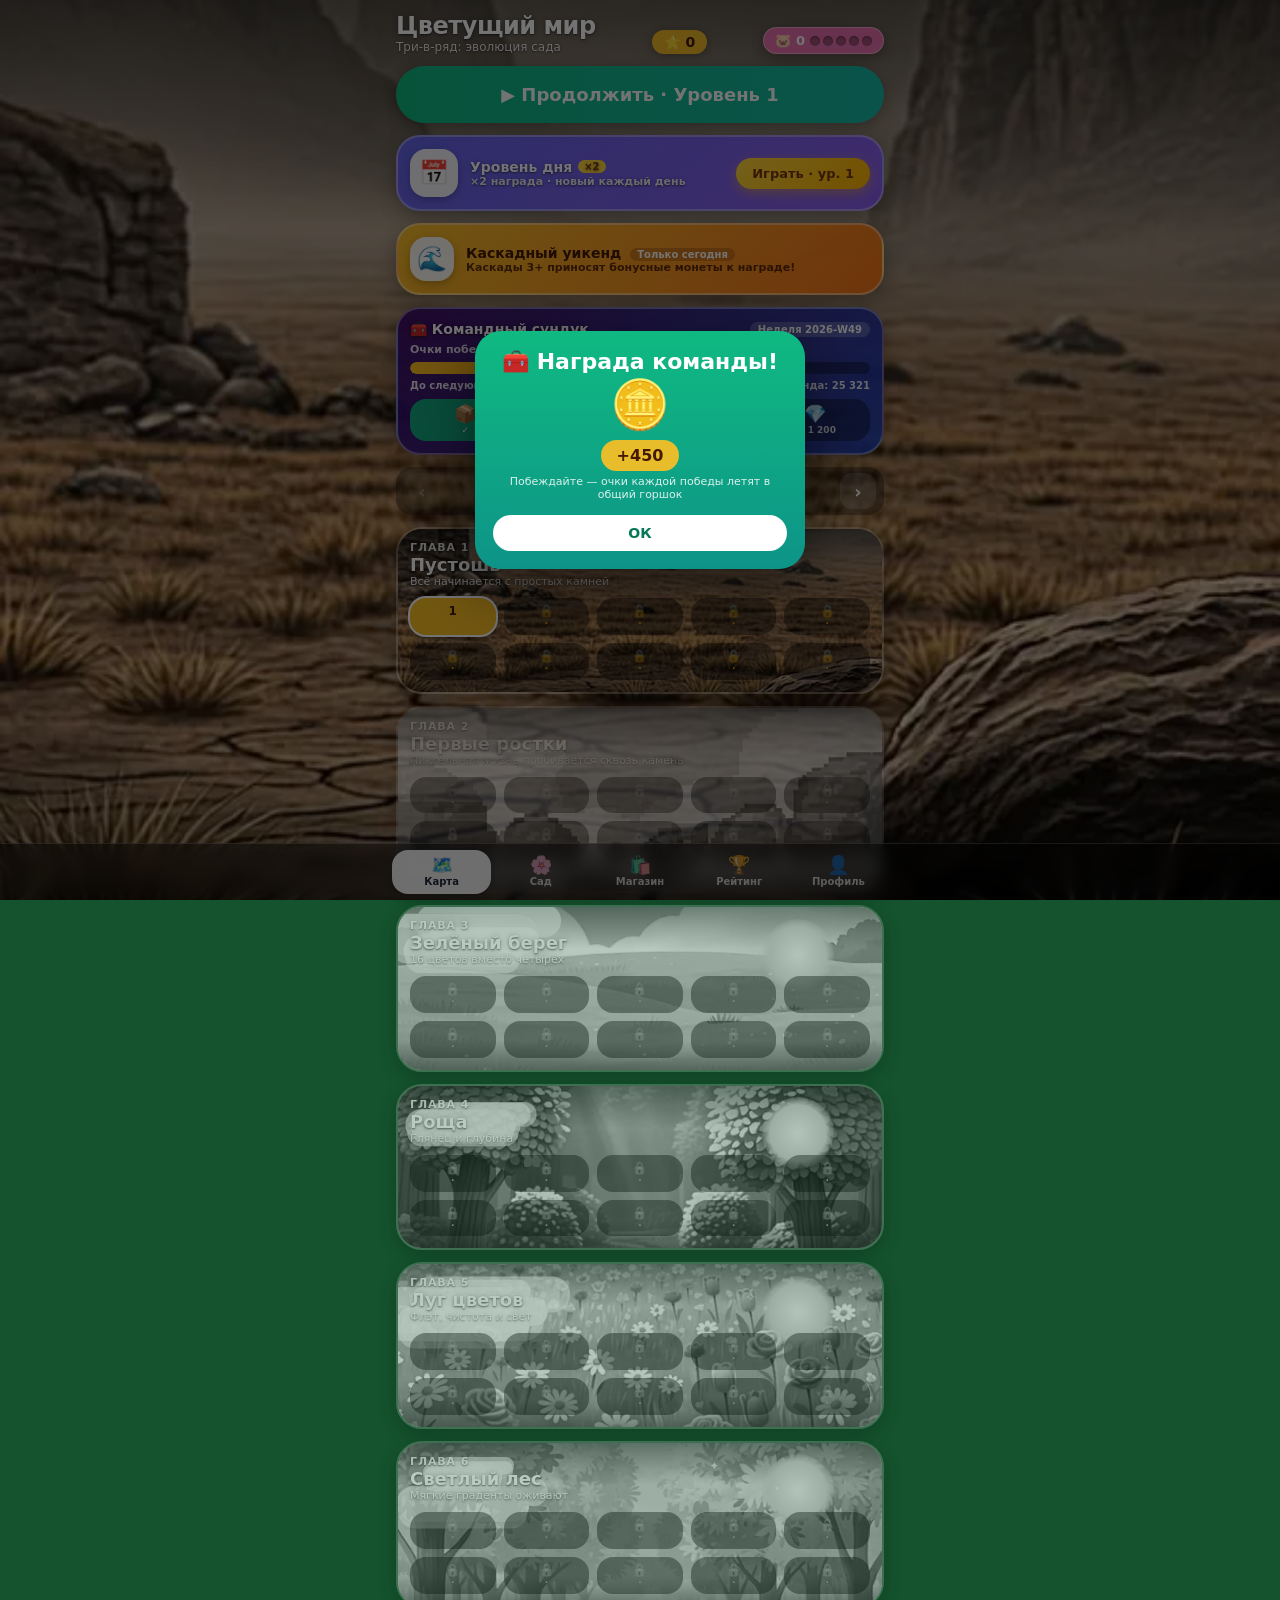
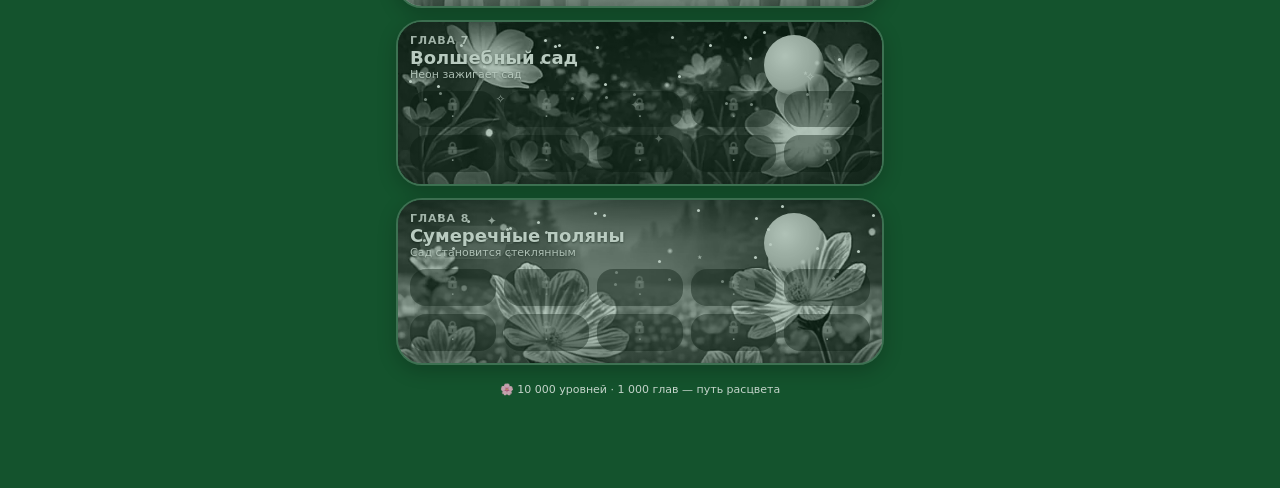
==== commit 2404be6f: "blooming-world: blooming-world: Волна 7 — масштаб и рост: 10000 уровней (плато сложности, цикл эр, п" ====
--- a/blooming-world/download/blooming-world/index.html
+++ b/blooming-world/download/blooming-world/index.html
@@ -403,6 +403,35 @@
 .team-chest.done .rw { color: #fff; }
 @keyframes team-glow { 0%,100% { box-shadow: 0 0 0 0 rgba(251,191,36,.6); } 50% { box-shadow: 0 0 0 6px rgba(251,191,36,0); } }
 
+/* ---------- Волна 7: пагинация карты + A/B коуч + 4 языка ---------- */
+.map-pager {
+  display: flex; align-items: center; justify-content: space-between; gap: 8px;
+  border-radius: 16px; background: rgba(0,0,0,.3);
+  padding: 6px 8px; margin-bottom: 12px;
+}
+.map-pager-label { flex: 1; text-align: center; font-size: 11px; font-weight: 700; color: rgba(255,255,255,.85); }
+.map-pager-btn {
+  min-width: 36px; min-height: 36px; border-radius: 12px;
+  background: rgba(255,255,255,.15); color: #fff; border: 0;
+  font-size: 18px; font-weight: 900; padding: 0 10px; cursor: pointer;
+}
+.map-pager-btn:disabled { opacity: .3; cursor: default; }
+.map-pager-current {
+  min-height: 36px; border-radius: 12px; padding: 0 10px;
+  background: rgba(251,191,36,.9); color: #451a03; border: 0;
+  font-size: 11px; font-weight: 900; cursor: pointer;
+}
+.hint-line.bm-coach {
+  animation: bm-coach-pulse 1.15s ease-in-out infinite;
+  font-size: 13px; font-weight: 900; color: #fff;
+  text-shadow: 0 1px 3px rgba(0,0,0,.7);
+}
+@keyframes bm-coach-pulse {
+  0%, 100% { transform: scale(1); filter: drop-shadow(0 0 0 rgba(255,216,61,0)); }
+  50% { transform: scale(1.07); filter: drop-shadow(0 0 10px rgba(255,216,61,.75)); }
+}
+.seg.lang-row { flex-wrap: wrap; }
+
 </style>
 </head>
 <body>
@@ -437,156 +466,724 @@
 const I18N_RU = {
   'app.title': 'Цветущий мир',
   'app.subtitle': 'Три-в-ряд: эволюция сада',
-  'nav.map': 'Карта', 'nav.shop': 'Магазин', 'nav.ranks': 'Рейтинг', 'nav.profile': 'Профиль',
-  'map.play': 'Играть', 'map.continue': 'Продолжить', 'map.level': 'Уровень',
-  'map.chapter': 'Глава', 'map.locked': 'Закрыто', 'map.bloomed': 'Расцвело!',
+  'nav.map': 'Карта',
+  'nav.shop': 'Магазин',
+  'nav.ranks': 'Рейтинг',
+  'nav.profile': 'Профиль',
+  'nav.settings': 'Настройки',
+  'map.play': 'Играть',
+  'map.continue': 'Продолжить',
+  'map.level': 'Уровень',
+  'map.chapter': 'Глава',
+  'map.locked': 'Закрыто',
+  'map.bloomed': 'Расцвело!',
   'map.nextChapter': 'Следующая глава через {n} ур.',
-  'map.comingSoon': 'В планах: 10 000 уровней. Сейчас — первые 100!',
-  'game.moves': 'Ходы', 'game.score': 'Очки', 'game.goal': 'Цель',
+  'map.scale': '10 000 уровней · 1 000 глав — путь расцвета',
+  'map.newGraphics': 'Новая графика: {name}',
+  'map.pages': 'Уровни {a}–{b} из {c}',
+  'map.toCurrent': 'К текущей',
+  'game.moves': 'Ходы',
+  'game.score': 'Очки',
+  'game.goal': 'Цель',
   'game.tapHint': 'Тапай группы из 2+ камней',
   'game.swapHint': 'Меняй камни местами: собирай 3+ в ряд',
   'game.bossLevel': 'ВЗРЫВНОЙ УРОВЕНЬ',
-  'game.win': 'Победа!', 'game.lose': 'Ходы закончились',
-  'game.next': 'Следующий уровень', 'game.retry': 'Ещё раз', 'game.exit': 'На карту',
+  'game.win': 'Победа!',
+  'game.lose': 'Ходы закончились',
+  'game.next': 'Следующий уровень',
+  'game.retry': 'Ещё раз',
+  'game.exit': 'На карту',
   'game.cascade': 'Комбо x{n}!',
-  'game.combo2': 'Здорово!', 'game.combo3': 'Великолепно!', 'game.combo4': 'Изумительно!', 'game.combo5': 'Невероятно!',
+  'game.combo2': 'Здорово!',
+  'game.combo3': 'Великолепно!',
+  'game.combo4': 'Изумительно!',
+  'game.combo5': 'Невероятно!',
   'game.shuffled': 'Ходов больше нет — поле перемешано',
-  'game.plus5': '+5 ходов', 'game.buyAndUse': 'Купить и применить', 'game.use': 'Применить',
-  'game.boosters': 'Бусты', 'game.selectTarget': 'Выбери цель на поле', 'game.cancel': 'Отмена',
-  'game.starReward': 'Награда', 'game.newStars': 'Новый рекорд звёзд!', 'game.firstWin': 'Первое прохождение!',
-  'game.stoneGoal': 'Разбей камни', 'game.itemGoal': 'Собери бутоны',
-  'game.collectGoal': 'Собери камни', 'game.scoreGoal': 'Набери очки',
-  'streak.title': 'Серия побед', 'streak.next': 'До ×{m} — ещё {n}',
-  'streak.max': 'Максимальный множитель!', 'streak.lost': 'Серия побед сброшена',
+  'game.plus5': '+5 ходов',
+  'game.buyAndUse': 'Купить и применить',
+  'game.use': 'Применить',
+  'game.boosters': 'Бусты',
+  'game.selectTarget': 'Выбери цель на поле',
+  'game.cancel': 'Отмена',
+  'game.starReward': 'Награда',
+  'game.newStars': 'Новый рекорд звёзд!',
+  'game.firstWin': 'Первое прохождение!',
+  'game.stoneGoal': 'Разбей камни',
+  'game.itemGoal': 'Собери бутоны',
+  'game.collectGoal': 'Собери камни',
+  'game.scoreGoal': 'Набери очки',
+  'tut.tap': 'Тапай группу одинаковых камней!',
+  'tut.swap': 'Свайпни, чтобы собрать 3+ в ряд!',
+  'streak.title': 'Серия побед',
+  'streak.next': 'До ×{m} — ещё {n}',
+  'streak.max': 'Максимальный множитель!',
+  'streak.lost': 'Серия побед сброшена',
+  'profile.stat.streak': 'Лучшая серия',
   'nav.garden': 'Сад',
-  'garden.title': 'Сад', 'garden.subtitle': 'Восстанови сад за звёзды',
-  'garden.lockedTitle': 'Сад пока спит', 'garden.lockedHint': 'Пройди главу 1 — и сад начнёт расцветать',
-  'garden.zone0': 'У входа', 'garden.zone1': 'Сад', 'garden.zone2': 'Парк',
+  'garden.title': 'Сад',
+  'garden.subtitle': 'Восстанови сад за звёзды',
+  'garden.lockedTitle': 'Сад пока спит',
+  'garden.lockedHint': 'Пройди главу 1 — и сад начнёт расцветать',
+  'garden.zone0': 'У входа',
+  'garden.zone1': 'Сад',
+  'garden.zone2': 'Парк',
   'garden.zoneLocked': 'Откроется после главы {n}',
-  'garden.restore': 'Восстановить · ⭐{n}', 'garden.restoredCount': '{n} из {m} восстановлено',
-  'garden.bloom': 'Расцвет', 'garden.done': 'Сад полностью расцвёл!',
-  'garden.needStars': 'Не хватает звёзд', 'garden.coinsBack': 'Награда: 🪙 +{n}',
-  'garden.confirmTitle': 'Восстановить «{name}»?', 'garden.cancel': 'Позже',
-  'piggy.title': 'Копилка', 'piggy.full': 'Копилка полна!', 'piggy.open': 'Открыть копилку',
-  'piggy.collect': 'Забрать 🪙 {n}', 'piggy.progress': 'Побед до вскрытия: {n}',
-  'piggy.deposit': '🐷 +{n} в копилку ({w}/{m})', 'piggy.ready': 'Копилка готова к вскрытию!',
+  'garden.restore': 'Восстановить · ⭐{n}',
+  'garden.restoredCount': '{n} из {m} восстановлено',
+  'garden.bloom': 'Расцвет',
+  'garden.done': 'Сад полностью расцвёл!',
+  'garden.needStars': 'Не хватает звёзд',
+  'garden.coinsBack': 'Награда: 🪙 +{n}',
+  'garden.confirmTitle': 'Восстановить «{name}»?',
+  'garden.cancel': 'Позже',
+  'garden.wasJust': 'Уже стоит',
+  'piggy.title': 'Копилка',
+  'piggy.full': 'Копилка полна!',
+  'piggy.open': 'Открыть копилку',
+  'piggy.collect': 'Забрать 🪙 {n}',
+  'piggy.progress': 'Побед до вскрытия: {n}',
+  'piggy.deposit': '🐷 +{n} в копилку ({w}/{m})',
+  'piggy.ready': 'Копилка готова к вскрытию!',
   'piggy.hint': 'Каждая победа кладёт монеты в копилку',
-  'daily.title': 'Уровень дня', 'daily.sub': '×2 награда · новый каждый день',
-  'daily.play': 'Играть · ур. {n}', 'daily.done': 'Пройден · ждём завтра',
-  'daily.badge': '📅 Уровень дня ×2', 'daily.weekendHint': 'В выходные ивенты: ×2 монеты и каскад-бонус',
-  'event.weekend': 'Ивент выходных', 'event.coinsBadge': '🪙 Золотые выходные ×2',
-  'event.cascadeBadge': '🌊 Каскад ×{n}: +{c} 🪙', 'event.today': 'Только сегодня',
-  'team.title': 'Командный сундук', 'team.sub': 'Очки побед всей команды за неделю', 'team.week': 'Неделя {n}', 'team.you': 'Вы',
-  'team.contrib': 'Вы: {p} · команда: {b}', 'team.toNext': 'До следующего сундука: {n} очков', 'team.allClaimed': 'Все сундуки собраны!',
-  'team.full': 'Награда команды!', 'team.hint': 'Побеждайте — очки каждой победы летят в общий горшок', 'team.members': 'Вклад недели',
-  'team.chest': 'Сундук {n}', 'team.need': 'Нужно {n}',
-  'shop.seasonal': 'Сезонная коллекция', 'shop.seasonalSub': '{icon} {season} · смена по календарю', 'shop.seasonTag': 'Сезон',
-  'shop.title': 'Магазин', 'shop.coins': 'Монеты',
-  'shop.tab.boosters': 'Бусты', 'shop.tab.bank': 'Банк', 'shop.tab.skins': 'Скины',
-  'shop.tab.avatars': 'Аватары', 'shop.tab.frames': 'Рамки', 'shop.tab.names': 'Имя', 'shop.tab.effects': 'Эффекты',
-  'shop.buy': 'Купить', 'shop.equip': 'Надеть', 'shop.equipped': 'Надето', 'shop.owned': 'Куплено',
-  'shop.notEnough': 'Недостаточно монет', 'shop.purchased': 'Покупка совершена!',
+  'daily.title': 'Уровень дня',
+  'daily.sub': '×2 награда · новый каждый день',
+  'daily.play': 'Играть · ур. {n}',
+  'daily.done': 'Пройден · ждём завтра',
+  'daily.badge': '📅 Уровень дня ×2',
+  'daily.weekendHint': 'В выходные ивенты: ×2 монеты и каскад-бонус',
+  'event.weekend': 'Ивент выходных',
+  'event.coinsBadge': '🪙 Золотые выходные ×2',
+  'event.cascadeBadge': '🌊 Каскад ×{n}: +{c} 🪙',
+  'event.today': 'Только сегодня',
+  'team.title': 'Командный сундук',
+  'team.sub': 'Очки побед всей команды за неделю',
+  'team.week': 'Неделя {n}',
+  'team.you': 'Вы',
+  'team.contrib': 'Вы: {p} · команда: {b}',
+  'team.toNext': 'До следующего сундука: {n} очков',
+  'team.allClaimed': 'Все сундуки собраны!',
+  'team.full': 'Награда команды!',
+  'team.hint': 'Побеждайте — очки каждой победы летят в общий горшок',
+  'team.members': 'Вклад недели',
+  'team.chest': 'Сундук {n}',
+  'team.need': 'Нужно {n}',
+  'shop.seasonal': 'Сезонная коллекция',
+  'shop.seasonalSub': '{icon} {season} · смена по календарю',
+  'shop.seasonTag': 'Сезон',
+  'profile.analytics': 'Аналитика',
+  'profile.analyticsInfo': '{n} событий · сессий: {s}',
+  'profile.export': 'Выгрузить статистику (JSON)',
+  'profile.exportDone': 'Файл выгружен!',
+  'shop.title': 'Магазин',
+  'shop.coins': 'Монеты',
+  'shop.tab.boosters': 'Бусты',
+  'shop.tab.bank': 'Банк',
+  'shop.tab.skins': 'Скины',
+  'shop.tab.avatars': 'Аватары',
+  'shop.tab.frames': 'Рамки',
+  'shop.tab.names': 'Имя',
+  'shop.tab.effects': 'Эффекты',
+  'shop.buy': 'Купить',
+  'shop.equip': 'Надеть',
+  'shop.equipped': 'Надето',
+  'shop.owned': 'Куплено',
+  'shop.notEnough': 'Недостаточно монет',
+  'shop.purchased': 'Покупка совершена!',
   'shop.demoNote': 'Демо-режим: оплата симулируется, монеты зачисляются бесплатно',
   'shop.simulatePay': 'Пополнить (демо)',
-  'shop.effectTile': 'Эффекты камней', 'shop.effectAvatar': 'Эффекты аватара', 'shop.effectName': 'Эффекты имени',
+  'shop.effectTile': 'Эффекты камней',
+  'shop.effectAvatar': 'Эффекты аватара',
+  'shop.effectName': 'Эффекты имени',
   'shop.free': 'Бесплатно',
-  'ranks.title': 'Глобальный рейтинг', 'ranks.players': 'игроков', 'ranks.youAre': 'Вы на месте',
-  'ranks.level': 'Ур.', 'ranks.stars': 'Звёзды', 'ranks.you': 'ВЫ', 'ranks.search': 'Поиск игрока...', 'ranks.top3': 'Лидеры',
-  'profile.title': 'Профиль', 'profile.name': 'Имя игрока', 'profile.namePlaceholder': 'Введите имя',
-  'profile.save': 'Сохранить', 'profile.saved': 'Сохранено!', 'profile.stats': 'Статистика',
-  'profile.stat.wins': 'Побед', 'profile.stat.levels': 'Уровней пройдено', 'profile.stat.stars': 'Звёзд собрано',
-  'profile.stat.bestCascade': 'Лучшее комбо', 'profile.stat.totalScore': 'Всего очков', 'profile.stat.moves': 'Ходов сделано',
-  'profile.stat.streak': 'Лучшая серия',
-  'profile.analytics': 'Аналитика', 'profile.analyticsInfo': '{n} событий · сессий: {s}',
-  'profile.export': 'Выгрузить статистику (JSON)', 'profile.exportDone': 'Файл выгружен!',
+  'ranks.title': 'Глобальный рейтинг',
+  'ranks.players': 'игроков',
+  'ranks.youAre': 'Вы на месте',
+  'ranks.level': 'Ур.',
+  'ranks.stars': 'Звёзды',
+  'ranks.you': 'ВЫ',
+  'ranks.search': 'Поиск игрока...',
+  'ranks.top3': 'Лидеры',
+  'ranks.modeBots': '🤖 Боты',
+  'ranks.modeOnline': '🌐 Онлайн',
+  'ranks.onlineOff': 'Онлайн-рейтинг недоступен — покажем ботов',
+  'ranks.onlineEmpty': 'Пока никто не отправил результат — станьте первым!',
+  'ranks.onlineMe': 'Вы',
+  'ranks.onlineSent': 'Результат отправлен ✓',
+  'profile.title': 'Профиль',
+  'profile.name': 'Имя игрока',
+  'profile.namePlaceholder': 'Введите имя',
+  'profile.save': 'Сохранить',
+  'profile.saved': 'Сохранено!',
+  'profile.stats': 'Статистика',
+  'profile.stat.wins': 'Побед',
+  'profile.stat.levels': 'Уровней пройдено',
+  'profile.stat.stars': 'Звёзд собрано',
+  'profile.stat.bestCascade': 'Лучшее комбо',
+  'profile.stat.totalScore': 'Всего очков',
+  'profile.stat.moves': 'Ходов сделано',
   'profile.equipped': 'Экипировка',
-  'profile.install': 'Установить приложение', 'profile.installDone': 'Игра установлена!',
-  'settings.title': 'Настройки', 'settings.language': 'Язык', 'settings.sound': 'Звук',
-  'settings.on': 'Вкл', 'settings.off': 'Выкл',
+  'profile.install': 'Установить приложение',
+  'profile.installDone': 'Игра установлена!',
+  'settings.title': 'Настройки',
+  'settings.language': 'Язык',
+  'settings.sound': 'Звук',
+  'settings.on': 'Вкл',
+  'settings.off': 'Выкл',
   'settings.reset': 'Сбросить прогресс',
   'settings.resetConfirm': 'Точно сбросить весь прогресс? Это действие необратимо.',
-  'settings.resetYes': 'Да, сбросить', 'settings.resetNo': 'Отмена', 'settings.resetDone': 'Прогресс сброшен',
-  'common.coins': 'монет', 'common.close': 'Закрыть', 'common.ok': 'ОК', 'common.loading': 'Загрузка...',
-  'goal.stone': 'Камни', 'goal.item': 'Бутоны', 'goal.moves': 'Ходы',
-  'era.unlock': 'Глава {n}: {name} — {tag}',
+  'settings.resetYes': 'Да, сбросить',
+  'settings.resetNo': 'Отмена',
+  'settings.resetDone': 'Прогресс сброшен',
+  'common.coins': 'монет',
+  'common.close': 'Закрыть',
+  'common.ok': 'ОК',
+  'common.loading': 'Загрузка...',
+  'goal.stone': 'Камни',
+  'goal.item': 'Бутоны',
+  'goal.moves': 'Ходы',
+  'era.unlock': 'Глава {n}: {name} — {tag}'
 };
 const I18N_EN = {
   'app.title': 'Blooming World',
   'app.subtitle': 'Match-3: garden evolution',
-  'nav.map': 'Map', 'nav.shop': 'Shop', 'nav.ranks': 'Ranks', 'nav.profile': 'Profile',
-  'map.play': 'Play', 'map.continue': 'Continue', 'map.level': 'Level',
-  'map.chapter': 'Chapter', 'map.locked': 'Locked', 'map.bloomed': 'Bloomed!',
+  'nav.map': 'Map',
+  'nav.shop': 'Shop',
+  'nav.ranks': 'Ranks',
+  'nav.profile': 'Profile',
+  'nav.settings': 'Settings',
+  'map.play': 'Play',
+  'map.continue': 'Continue',
+  'map.level': 'Level',
+  'map.chapter': 'Chapter',
+  'map.locked': 'Locked',
+  'map.bloomed': 'Bloomed!',
   'map.nextChapter': 'Next chapter in {n} lv.',
-  'map.comingSoon': 'Planned: 10,000 levels. Now the first 100!',
-  'game.moves': 'Moves', 'game.score': 'Score', 'game.goal': 'Goal',
+  'map.scale': '10,000 levels · 1,000 chapters — the blooming path',
+  'map.newGraphics': 'New graphics: {name}',
+  'map.pages': 'Levels {a}–{b} of {c}',
+  'map.toCurrent': 'Current',
+  'game.moves': 'Moves',
+  'game.score': 'Score',
+  'game.goal': 'Goal',
   'game.tapHint': 'Tap groups of 2+ gems',
   'game.swapHint': 'Swap gems: match 3+ in a row',
   'game.bossLevel': 'BLAST LEVEL',
-  'game.win': 'Victory!', 'game.lose': 'Out of moves',
-  'game.next': 'Next level', 'game.retry': 'Retry', 'game.exit': 'Map',
+  'game.win': 'Victory!',
+  'game.lose': 'Out of moves',
+  'game.next': 'Next level',
+  'game.retry': 'Retry',
+  'game.exit': 'Map',
   'game.cascade': 'Combo x{n}!',
-  'game.combo2': 'Great!', 'game.combo3': 'Superb!', 'game.combo4': 'Amazing!', 'game.combo5': 'Incredible!',
+  'game.combo2': 'Great!',
+  'game.combo3': 'Superb!',
+  'game.combo4': 'Amazing!',
+  'game.combo5': 'Incredible!',
   'game.shuffled': 'No moves left — board shuffled',
-  'game.plus5': '+5 moves', 'game.buyAndUse': 'Buy & use', 'game.use': 'Use',
-  'game.boosters': 'Boosters', 'game.selectTarget': 'Pick a target on the board', 'game.cancel': 'Cancel',
-  'game.starReward': 'Reward', 'game.newStars': 'New star record!', 'game.firstWin': 'First clear!',
-  'game.stoneGoal': 'Break the stones', 'game.itemGoal': 'Collect the buds',
-  'game.collectGoal': 'Collect gems', 'game.scoreGoal': 'Score points',
-  'streak.title': 'Win streak', 'streak.next': '{n} more to ×{m}',
-  'streak.max': 'Maximum multiplier!', 'streak.lost': 'Win streak reset',
+  'game.plus5': '+5 moves',
+  'game.buyAndUse': 'Buy & use',
+  'game.use': 'Use',
+  'game.boosters': 'Boosters',
+  'game.selectTarget': 'Pick a target on the board',
+  'game.cancel': 'Cancel',
+  'game.starReward': 'Reward',
+  'game.newStars': 'New star record!',
+  'game.firstWin': 'First clear!',
+  'game.stoneGoal': 'Break the stones',
+  'game.itemGoal': 'Collect the buds',
+  'game.collectGoal': 'Collect gems',
+  'game.scoreGoal': 'Score points',
+  'tut.tap': 'Tap a group of matching gems!',
+  'tut.swap': 'Swipe to match 3+ in a row!',
+  'streak.title': 'Win streak',
+  'streak.next': '{n} more to ×{m}',
+  'streak.max': 'Maximum multiplier!',
+  'streak.lost': 'Win streak reset',
+  'profile.stat.streak': 'Best streak',
   'nav.garden': 'Garden',
-  'garden.title': 'Garden', 'garden.subtitle': 'Restore the garden with stars',
-  'garden.lockedTitle': 'The garden is still asleep', 'garden.lockedHint': 'Clear chapter 1 — and the garden will start to bloom',
-  'garden.zone0': 'Entrance', 'garden.zone1': 'Garden', 'garden.zone2': 'Park',
+  'garden.title': 'Garden',
+  'garden.subtitle': 'Restore the garden with stars',
+  'garden.lockedTitle': 'The garden is still asleep',
+  'garden.lockedHint': 'Clear chapter 1 — and the garden will start to bloom',
+  'garden.zone0': 'Entrance',
+  'garden.zone1': 'Garden',
+  'garden.zone2': 'Park',
   'garden.zoneLocked': 'Opens after chapter {n}',
-  'garden.restore': 'Restore · ⭐{n}', 'garden.restoredCount': '{n} of {m} restored',
-  'garden.bloom': 'Bloom', 'garden.done': 'The garden is in full bloom!',
-  'garden.needStars': 'Not enough stars', 'garden.coinsBack': 'Reward: 🪙 +{n}',
-  'garden.confirmTitle': 'Restore “{name}”?', 'garden.cancel': 'Later',
-  'piggy.title': 'Piggy bank', 'piggy.full': 'Piggy bank is full!', 'piggy.open': 'Open piggy bank',
-  'piggy.collect': 'Collect 🪙 {n}', 'piggy.progress': 'Wins until opening: {n}',
-  'piggy.deposit': '🐷 +{n} to the piggy bank ({w}/{m})', 'piggy.ready': 'Piggy bank is ready to open!',
+  'garden.restore': 'Restore · ⭐{n}',
+  'garden.restoredCount': '{n} of {m} restored',
+  'garden.bloom': 'Bloom',
+  'garden.done': 'The garden is in full bloom!',
+  'garden.needStars': 'Not enough stars',
+  'garden.coinsBack': 'Reward: 🪙 +{n}',
+  'garden.confirmTitle': 'Restore “{name}”?',
+  'garden.cancel': 'Later',
+  'garden.wasJust': 'Already restored',
+  'piggy.title': 'Piggy bank',
+  'piggy.full': 'Piggy bank is full!',
+  'piggy.open': 'Open piggy bank',
+  'piggy.collect': 'Collect 🪙 {n}',
+  'piggy.progress': 'Wins until opening: {n}',
+  'piggy.deposit': '🐷 +{n} to the piggy bank ({w}/{m})',
+  'piggy.ready': 'Piggy bank is ready to open!',
   'piggy.hint': 'Every win drops coins into the piggy bank',
-  'daily.title': 'Daily Level', 'daily.sub': '×2 reward · new every day',
-  'daily.play': 'Play · level {n}', 'daily.done': 'Completed · see you tomorrow',
-  'daily.badge': '📅 Daily level ×2', 'daily.weekendHint': 'Weekend events: ×2 coins and cascade bonus',
-  'event.weekend': 'Weekend event', 'event.coinsBadge': '🪙 Golden Weekend ×2',
-  'event.cascadeBadge': '🌊 Cascade ×{n}: +{c} 🪙', 'event.today': 'Today only',
-  'team.title': 'Team Chest', 'team.sub': 'Team’s win points for the week', 'team.week': 'Week {n}', 'team.you': 'You',
-  'team.contrib': 'You: {p} · team: {b}', 'team.toNext': '{n} points to the next chest', 'team.allClaimed': 'All chests claimed!',
-  'team.full': 'Team reward!', 'team.hint': 'Win levels — every victory adds points to the shared pot', 'team.members': 'Weekly contribution',
-  'team.chest': 'Chest {n}', 'team.need': '{n} needed',
-  'shop.seasonal': 'Seasonal Collection', 'shop.seasonalSub': '{icon} {season} · rotates with the calendar', 'shop.seasonTag': 'Season',
-  'shop.title': 'Shop', 'shop.coins': 'Coins',
-  'shop.tab.boosters': 'Boosters', 'shop.tab.bank': 'Bank', 'shop.tab.skins': 'Skins',
-  'shop.tab.avatars': 'Avatars', 'shop.tab.frames': 'Frames', 'shop.tab.names': 'Name', 'shop.tab.effects': 'Effects',
-  'shop.buy': 'Buy', 'shop.equip': 'Equip', 'shop.equipped': 'Equipped', 'shop.owned': 'Owned',
-  'shop.notEnough': 'Not enough coins', 'shop.purchased': 'Purchase complete!',
+  'daily.title': 'Daily Level',
+  'daily.sub': '×2 reward · new every day',
+  'daily.play': 'Play · level {n}',
+  'daily.done': 'Completed · see you tomorrow',
+  'daily.badge': '📅 Daily level ×2',
+  'daily.weekendHint': 'Weekend events: ×2 coins and cascade bonus',
+  'event.weekend': 'Weekend event',
+  'event.coinsBadge': '🪙 Golden Weekend ×2',
+  'event.cascadeBadge': '🌊 Cascade ×{n}: +{c} 🪙',
+  'event.today': 'Today only',
+  'team.title': 'Team Chest',
+  'team.sub': 'Team’s win points for the week',
+  'team.week': 'Week {n}',
+  'team.you': 'You',
+  'team.contrib': 'You: {p} · team: {b}',
+  'team.toNext': '{n} points to the next chest',
+  'team.allClaimed': 'All chests claimed!',
+  'team.full': 'Team reward!',
+  'team.hint': 'Win levels — every victory adds points to the shared pot',
+  'team.members': 'Weekly contribution',
+  'team.chest': 'Chest {n}',
+  'team.need': '{n} needed',
+  'shop.seasonal': 'Seasonal Collection',
+  'shop.seasonalSub': '{icon} {season} · rotates with the calendar',
+  'shop.seasonTag': 'Season',
+  'profile.analytics': 'Analytics',
+  'profile.analyticsInfo': '{n} events · sessions: {s}',
+  'profile.export': 'Export statistics (JSON)',
+  'profile.exportDone': 'File exported!',
+  'shop.title': 'Shop',
+  'shop.coins': 'Coins',
+  'shop.tab.boosters': 'Boosters',
+  'shop.tab.bank': 'Bank',
+  'shop.tab.skins': 'Skins',
+  'shop.tab.avatars': 'Avatars',
+  'shop.tab.frames': 'Frames',
+  'shop.tab.names': 'Name',
+  'shop.tab.effects': 'Effects',
+  'shop.buy': 'Buy',
+  'shop.equip': 'Equip',
+  'shop.equipped': 'Equipped',
+  'shop.owned': 'Owned',
+  'shop.notEnough': 'Not enough coins',
+  'shop.purchased': 'Purchase complete!',
   'shop.demoNote': 'Demo mode: payment is simulated, coins are added for free',
   'shop.simulatePay': 'Top up (demo)',
-  'shop.effectTile': 'Gem effects', 'shop.effectAvatar': 'Avatar effects', 'shop.effectName': 'Name effects',
+  'shop.effectTile': 'Gem effects',
+  'shop.effectAvatar': 'Avatar effects',
+  'shop.effectName': 'Name effects',
   'shop.free': 'Free',
-  'ranks.title': 'Global leaderboard', 'ranks.players': 'players', 'ranks.youAre': 'You are #',
-  'ranks.level': 'Lv', 'ranks.stars': 'Stars', 'ranks.you': 'YOU', 'ranks.search': 'Search player...', 'ranks.top3': 'Top players',
-  'profile.title': 'Profile', 'profile.name': 'Player name', 'profile.namePlaceholder': 'Enter name',
-  'profile.save': 'Save', 'profile.saved': 'Saved!', 'profile.stats': 'Statistics',
-  'profile.stat.wins': 'Wins', 'profile.stat.levels': 'Levels cleared', 'profile.stat.stars': 'Stars earned',
-  'profile.stat.bestCascade': 'Best combo', 'profile.stat.totalScore': 'Total score', 'profile.stat.moves': 'Moves made',
-  'profile.stat.streak': 'Best streak',
-  'profile.analytics': 'Analytics', 'profile.analyticsInfo': '{n} events · sessions: {s}',
-  'profile.export': 'Export statistics (JSON)', 'profile.exportDone': 'File exported!',
+  'ranks.title': 'Global leaderboard',
+  'ranks.players': 'players',
+  'ranks.youAre': 'You are #',
+  'ranks.level': 'Lv',
+  'ranks.stars': 'Stars',
+  'ranks.you': 'YOU',
+  'ranks.search': 'Search player...',
+  'ranks.top3': 'Top players',
+  'ranks.modeBots': '🤖 Bots',
+  'ranks.modeOnline': '🌐 Online',
+  'ranks.onlineOff': 'Online leaderboard unavailable — showing bots',
+  'ranks.onlineEmpty': 'Nobody has submitted yet — be the first!',
+  'ranks.onlineMe': 'You',
+  'ranks.onlineSent': 'Result submitted ✓',
+  'profile.title': 'Profile',
+  'profile.name': 'Player name',
+  'profile.namePlaceholder': 'Enter name',
+  'profile.save': 'Save',
+  'profile.saved': 'Saved!',
+  'profile.stats': 'Statistics',
+  'profile.stat.wins': 'Wins',
+  'profile.stat.levels': 'Levels cleared',
+  'profile.stat.stars': 'Stars earned',
+  'profile.stat.bestCascade': 'Best combo',
+  'profile.stat.totalScore': 'Total score',
+  'profile.stat.moves': 'Moves made',
   'profile.equipped': 'Equipment',
-  'profile.install': 'Install app', 'profile.installDone': 'Game installed!',
-  'settings.title': 'Settings', 'settings.language': 'Language', 'settings.sound': 'Sound',
-  'settings.on': 'On', 'settings.off': 'Off',
+  'profile.install': 'Install app',
+  'profile.installDone': 'Game installed!',
+  'settings.title': 'Settings',
+  'settings.language': 'Language',
+  'settings.sound': 'Sound',
+  'settings.on': 'On',
+  'settings.off': 'Off',
   'settings.reset': 'Reset progress',
   'settings.resetConfirm': 'Really reset all progress? This cannot be undone.',
-  'settings.resetYes': 'Yes, reset', 'settings.resetNo': 'Cancel', 'settings.resetDone': 'Progress reset',
-  'common.coins': 'coins', 'common.close': 'Close', 'common.ok': 'OK', 'common.loading': 'Loading...',
-  'goal.stone': 'Stones', 'goal.item': 'Buds', 'goal.moves': 'Moves',
-  'era.unlock': 'Chapter {n}: {name} — {tag}',
+  'settings.resetYes': 'Yes, reset',
+  'settings.resetNo': 'Cancel',
+  'settings.resetDone': 'Progress reset',
+  'common.coins': 'coins',
+  'common.close': 'Close',
+  'common.ok': 'OK',
+  'common.loading': 'Loading...',
+  'goal.stone': 'Stones',
+  'goal.item': 'Buds',
+  'goal.moves': 'Moves',
+  'era.unlock': 'Chapter {n}: {name} — {tag}'
 };
-const DICTS = { ru: I18N_RU, en: I18N_EN };
+const I18N_ES = {
+  'app.title': 'Mundo en Flor',
+  'app.subtitle': 'Tres en línea: evolución del jardín',
+  'nav.map': 'Mapa',
+  'nav.shop': 'Tienda',
+  'nav.ranks': 'Clasificación',
+  'nav.profile': 'Perfil',
+  'nav.settings': 'Ajustes',
+  'map.play': 'Jugar',
+  'map.continue': 'Continuar',
+  'map.level': 'Nivel',
+  'map.chapter': 'Capítulo',
+  'map.locked': 'Bloqueado',
+  'map.bloomed': '¡Floreció!',
+  'map.nextChapter': 'Próximo capítulo en {n} niv.',
+  'map.scale': '10.000 niveles · 1.000 capítulos — el camino floreciente',
+  'map.newGraphics': 'Nuevos gráficos: {name}',
+  'map.pages': 'Niveles {a}–{b} de {c}',
+  'map.toCurrent': 'Actual',
+  'game.moves': 'Movimientos',
+  'game.score': 'Puntos',
+  'game.goal': 'Objetivo',
+  'game.tapHint': 'Toca grupos de 2+ gemas',
+  'game.swapHint': 'Intercambia gemas: une 3+ en fila',
+  'game.bossLevel': 'NIVEL EXPLOSIVO',
+  'game.win': '¡Victoria!',
+  'game.lose': 'Sin movimientos',
+  'game.next': 'Siguiente nivel',
+  'game.retry': 'Otra vez',
+  'game.exit': 'Al mapa',
+  'game.cascade': '¡Combo x{n}!',
+  'game.combo2': '¡Genial!',
+  'game.combo3': '¡Magnífico!',
+  'game.combo4': '¡Increíble!',
+  'game.combo5': '¡Asombroso!',
+  'game.shuffled': 'No quedan movimientos — tablero mezclado',
+  'game.plus5': '+5 movimientos',
+  'game.buyAndUse': 'Comprar y usar',
+  'game.use': 'Usar',
+  'game.boosters': 'Potenciadores',
+  'game.selectTarget': 'Elige un objetivo en el tablero',
+  'game.cancel': 'Cancelar',
+  'game.starReward': 'Recompensa',
+  'game.newStars': '¡Nuevo récord de estrellas!',
+  'game.firstWin': '¡Primera victoria!',
+  'game.stoneGoal': 'Rompe las piedras',
+  'game.itemGoal': 'Recoge los brotes',
+  'game.collectGoal': 'Recoge gemas',
+  'game.scoreGoal': 'Consigue puntos',
+  'tut.tap': '¡Toca un grupo de gemas iguales!',
+  'tut.swap': '¡Desliza para unir 3+ en fila!',
+  'streak.title': 'Racha de victorias',
+  'streak.next': '{n} más para ×{m}',
+  'streak.max': '¡Multiplicador máximo!',
+  'streak.lost': 'Racha de victorias reiniciada',
+  'profile.stat.streak': 'Mejor racha',
+  'nav.garden': 'Jardín',
+  'garden.title': 'Jardín',
+  'garden.subtitle': 'Restaura el jardín con estrellas',
+  'garden.lockedTitle': 'El jardín aún duerme',
+  'garden.lockedHint': 'Supera el capítulo 1 — y el jardín empezará a florecer',
+  'garden.zone0': 'Entrada',
+  'garden.zone1': 'Jardín',
+  'garden.zone2': 'Parque',
+  'garden.zoneLocked': 'Se abre tras el capítulo {n}',
+  'garden.restore': 'Restaurar · ⭐{n}',
+  'garden.restoredCount': '{n} de {m} restaurados',
+  'garden.bloom': 'Floración',
+  'garden.done': '¡El jardín está en plena floración!',
+  'garden.needStars': 'Faltan estrellas',
+  'garden.coinsBack': 'Recompensa: 🪙 +{n}',
+  'garden.confirmTitle': '¿Restaurar «{name}»?',
+  'garden.cancel': 'Luego',
+  'garden.wasJust': 'Ya está puesto',
+  'piggy.title': 'Hucha',
+  'piggy.full': '¡Hucha llena!',
+  'piggy.open': 'Abrir la hucha',
+  'piggy.collect': 'Recoger 🪙 {n}',
+  'piggy.progress': 'Victorias hasta abrir: {n}',
+  'piggy.deposit': '🐷 +{n} a la hucha ({w}/{m})',
+  'piggy.ready': '¡La hucha está lista para abrir!',
+  'piggy.hint': 'Cada victoria echa monedas en la hucha',
+  'daily.title': 'Nivel del día',
+  'daily.sub': 'Recompensa ×2 · nuevo cada día',
+  'daily.play': 'Jugar · niv. {n}',
+  'daily.done': 'Completado · hasta mañana',
+  'daily.badge': '📅 Nivel del día ×2',
+  'daily.weekendHint': 'Los fines de semana hay eventos: ×2 monedas y bono de cascada',
+  'event.weekend': 'Evento de fin de semana',
+  'event.coinsBadge': '🪙 Fin de semana dorado ×2',
+  'event.cascadeBadge': '🌊 Cascada ×{n}: +{c} 🪙',
+  'event.today': 'Solo hoy',
+  'team.title': 'Cofre del equipo',
+  'team.sub': 'Puntos de victoria del equipo en la semana',
+  'team.week': 'Semana {n}',
+  'team.you': 'Tú',
+  'team.contrib': 'Tú: {p} · equipo: {b}',
+  'team.toNext': '{n} puntos para el próximo cofre',
+  'team.allClaimed': '¡Todos los cofres recogidos!',
+  'team.full': '¡Recompensa del equipo!',
+  'team.hint': 'Gana niveles: cada victoria suma puntos al bote común',
+  'team.members': 'Aportación semanal',
+  'team.chest': 'Cofre {n}',
+  'team.need': 'Faltan {n}',
+  'shop.seasonal': 'Colección de temporada',
+  'shop.seasonalSub': '{icon} {season} · cambia con el calendario',
+  'shop.seasonTag': 'Temporada',
+  'profile.analytics': 'Analíticas',
+  'profile.analyticsInfo': '{n} eventos · sesiones: {s}',
+  'profile.export': 'Exportar estadísticas (JSON)',
+  'profile.exportDone': '¡Archivo exportado!',
+  'shop.title': 'Tienda',
+  'shop.coins': 'Monedas',
+  'shop.tab.boosters': 'Potenciadores',
+  'shop.tab.bank': 'Banco',
+  'shop.tab.skins': 'Skins',
+  'shop.tab.avatars': 'Avatares',
+  'shop.tab.frames': 'Marcos',
+  'shop.tab.names': 'Nombre',
+  'shop.tab.effects': 'Efectos',
+  'shop.buy': 'Comprar',
+  'shop.equip': 'Equipar',
+  'shop.equipped': 'Equipado',
+  'shop.owned': 'Comprado',
+  'shop.notEnough': 'No hay monedas suficientes',
+  'shop.purchased': '¡Compra realizada!',
+  'shop.demoNote': 'Modo demo: el pago se simula, las monedas se añaden gratis',
+  'shop.simulatePay': 'Recargar (demo)',
+  'shop.effectTile': 'Efectos de gemas',
+  'shop.effectAvatar': 'Efectos de avatar',
+  'shop.effectName': 'Efectos de nombre',
+  'shop.free': 'Gratis',
+  'ranks.title': 'Clasificación global',
+  'ranks.players': 'jugadores',
+  'ranks.youAre': 'Estás en el puesto',
+  'ranks.level': 'Niv.',
+  'ranks.stars': 'Estrellas',
+  'ranks.you': 'TÚ',
+  'ranks.search': 'Buscar jugador...',
+  'ranks.top3': 'Líderes',
+  'ranks.modeBots': '🤖 Bots',
+  'ranks.modeOnline': '🌐 En línea',
+  'ranks.onlineOff': 'Clasificación en línea no disponible — mostramos bots',
+  'ranks.onlineEmpty': 'Nadie ha enviado resultados todavía — ¡sé el primero!',
+  'ranks.onlineMe': 'Tú',
+  'ranks.onlineSent': 'Resultado enviado ✓',
+  'profile.title': 'Perfil',
+  'profile.name': 'Nombre del jugador',
+  'profile.namePlaceholder': 'Introduce tu nombre',
+  'profile.save': 'Guardar',
+  'profile.saved': '¡Guardado!',
+  'profile.stats': 'Estadísticas',
+  'profile.stat.wins': 'Victorias',
+  'profile.stat.levels': 'Niveles superados',
+  'profile.stat.stars': 'Estrellas conseguidas',
+  'profile.stat.bestCascade': 'Mejor combo',
+  'profile.stat.totalScore': 'Puntos totales',
+  'profile.stat.moves': 'Movimientos hechos',
+  'profile.equipped': 'Equipamiento',
+  'profile.install': 'Instalar la aplicación',
+  'profile.installDone': '¡Juego instalado!',
+  'settings.title': 'Ajustes',
+  'settings.language': 'Idioma',
+  'settings.sound': 'Sonido',
+  'settings.on': 'Sí',
+  'settings.off': 'No',
+  'settings.reset': 'Reiniciar progreso',
+  'settings.resetConfirm': '¿Seguro que quieres reiniciar todo el progreso? Esta acción no se puede deshacer.',
+  'settings.resetYes': 'Sí, reiniciar',
+  'settings.resetNo': 'Cancelar',
+  'settings.resetDone': 'Progreso reiniciado',
+  'common.coins': 'monedas',
+  'common.close': 'Cerrar',
+  'common.ok': 'OK',
+  'common.loading': 'Cargando...',
+  'goal.stone': 'Piedras',
+  'goal.item': 'Brotes',
+  'goal.moves': 'Movimientos',
+  'era.unlock': 'Capítulo {n}: {name} — {tag}'
+};
+const I18N_PT = {
+  'app.title': 'Mundo em Flor',
+  'app.subtitle': 'Match-3: evolução do jardim',
+  'nav.map': 'Mapa',
+  'nav.shop': 'Loja',
+  'nav.ranks': 'Classificação',
+  'nav.profile': 'Perfil',
+  'nav.settings': 'Configurações',
+  'map.play': 'Jogar',
+  'map.continue': 'Continuar',
+  'map.level': 'Nível',
+  'map.chapter': 'Capítulo',
+  'map.locked': 'Bloqueado',
+  'map.bloomed': 'Floresceu!',
+  'map.nextChapter': 'Próximo capítulo em {n} nív.',
+  'map.scale': '10.000 níveis · 1.000 capítulos — o caminho florescente',
+  'map.newGraphics': 'Novos gráficos: {name}',
+  'map.pages': 'Niveles {a}–{b} de {c}',
+  'map.toCurrent': 'Atual',
+  'game.moves': 'Jogadas',
+  'game.score': 'Pontos',
+  'game.goal': 'Objetivo',
+  'game.tapHint': 'Toque em grupos de 2+ gemas',
+  'game.swapHint': 'Troque gemas: junte 3+ em fila',
+  'game.bossLevel': 'NÍVEL EXPLOSIVO',
+  'game.win': 'Vitória!',
+  'game.lose': 'Acabaram as jogadas',
+  'game.next': 'Próximo nível',
+  'game.retry': 'De novo',
+  'game.exit': 'Ao mapa',
+  'game.cascade': 'Combo x{n}!',
+  'game.combo2': 'Legal!',
+  'game.combo3': 'Ótimo!',
+  'game.combo4': 'Fantástico!',
+  'game.combo5': 'Incrível!',
+  'game.shuffled': 'Sem jogadas — tabuleiro embaralhado',
+  'game.plus5': '+5 jogadas',
+  'game.buyAndUse': 'Comprar e usar',
+  'game.use': 'Usar',
+  'game.boosters': 'Reforços',
+  'game.selectTarget': 'Escolha um alvo no tabuleiro',
+  'game.cancel': 'Cancelar',
+  'game.starReward': 'Recompensa',
+  'game.newStars': 'Novo recorde de estrelas!',
+  'game.firstWin': 'Primeira vitória!',
+  'game.stoneGoal': 'Quebre as pedras',
+  'game.itemGoal': 'Colete os botões',
+  'game.collectGoal': 'Colete gemas',
+  'game.scoreGoal': 'Faça pontos',
+  'tut.tap': 'Toque um grupo de gemas iguais!',
+  'tut.swap': 'Deslize para juntar 3+ em fila!',
+  'streak.title': 'Sequência de vitórias',
+  'streak.next': 'Faltam {n} para ×{m}',
+  'streak.max': 'Multiplicador máximo!',
+  'streak.lost': 'Sequência de vitórias zerada',
+  'profile.stat.streak': 'Melhor sequência',
+  'nav.garden': 'Jardim',
+  'garden.title': 'Jardim',
+  'garden.subtitle': 'Restaure o jardim com estrelas',
+  'garden.lockedTitle': 'O jardim ainda dorme',
+  'garden.lockedHint': 'Conclua o capítulo 1 — e o jardim vai começar a florescer',
+  'garden.zone0': 'Entrada',
+  'garden.zone1': 'Jardim',
+  'garden.zone2': 'Parque',
+  'garden.zoneLocked': 'Abre após o capítulo {n}',
+  'garden.restore': 'Restaurar · ⭐{n}',
+  'garden.restoredCount': '{n} de {m} restaurados',
+  'garden.bloom': 'Florescimento',
+  'garden.done': 'O jardim está em plena floração!',
+  'garden.needStars': 'Estrelas insuficientes',
+  'garden.coinsBack': 'Recompensa: 🪙 +{n}',
+  'garden.confirmTitle': 'Restaurar «{name}»?',
+  'garden.cancel': 'Depois',
+  'garden.wasJust': 'Já está no lugar',
+  'piggy.title': 'Cofrinho',
+  'piggy.full': 'Cofrinho cheio!',
+  'piggy.open': 'Abrir o cofrinho',
+  'piggy.collect': 'Pegar 🪙 {n}',
+  'piggy.progress': 'Vitórias até abrir: {n}',
+  'piggy.deposit': '🐷 +{n} no cofrinho ({w}/{m})',
+  'piggy.ready': 'O cofrinho está pronto para abrir!',
+  'piggy.hint': 'Cada vitória coloca moedas no cofrinho',
+  'daily.title': 'Nível do dia',
+  'daily.sub': 'Recompensa ×2 · novo todo dia',
+  'daily.play': 'Jogar · nív. {n}',
+  'daily.done': 'Concluído · até amanhã',
+  'daily.badge': '📅 Nível do dia ×2',
+  'daily.weekendHint': 'Nos fins de semana há eventos: moedas ×2 e bônus de cascata',
+  'event.weekend': 'Evento de fim de semana',
+  'event.coinsBadge': '🪙 Fim de semana dourado ×2',
+  'event.cascadeBadge': '🌊 Cascata ×{n}: +{c} 🪙',
+  'event.today': 'Só hoje',
+  'team.title': 'Baú da equipe',
+  'team.sub': 'Pontos de vitória da equipe na semana',
+  'team.week': 'Semana {n}',
+  'team.you': 'Você',
+  'team.contrib': 'Você: {p} · equipe: {b}',
+  'team.toNext': '{n} pontos para o próximo baú',
+  'team.allClaimed': 'Todos os baús coletados!',
+  'team.full': 'Recompensa da equipe!',
+  'team.hint': 'Vença níveis — cada vitória soma pontos no pote comum',
+  'team.members': 'Contribuição da semana',
+  'team.chest': 'Baú {n}',
+  'team.need': 'Faltam {n}',
+  'shop.seasonal': 'Coleção da estação',
+  'shop.seasonalSub': '{icon} {season} · muda com o calendário',
+  'shop.seasonTag': 'Estação',
+  'profile.analytics': 'Análises',
+  'profile.analyticsInfo': '{n} eventos · sessões: {s}',
+  'profile.export': 'Exportar estatísticas (JSON)',
+  'profile.exportDone': 'Arquivo exportado!',
+  'shop.title': 'Loja',
+  'shop.coins': 'Moedas',
+  'shop.tab.boosters': 'Reforços',
+  'shop.tab.bank': 'Banco',
+  'shop.tab.skins': 'Skins',
+  'shop.tab.avatars': 'Avatares',
+  'shop.tab.frames': 'Molduras',
+  'shop.tab.names': 'Nome',
+  'shop.tab.effects': 'Efeitos',
+  'shop.buy': 'Comprar',
+  'shop.equip': 'Equipar',
+  'shop.equipped': 'Equipado',
+  'shop.owned': 'Adquirido',
+  'shop.notEnough': 'Moedas insuficientes',
+  'shop.purchased': 'Compra concluída!',
+  'shop.demoNote': 'Modo demo: o pagamento é simulado, as moedas são adicionadas de graça',
+  'shop.simulatePay': 'Recarregar (demo)',
+  'shop.effectTile': 'Efeitos de gemas',
+  'shop.effectAvatar': 'Efeitos de avatar',
+  'shop.effectName': 'Efeitos de nome',
+  'shop.free': 'Grátis',
+  'ranks.title': 'Classificação global',
+  'ranks.players': 'jogadores',
+  'ranks.youAre': 'Você está na posição',
+  'ranks.level': 'Nív.',
+  'ranks.stars': 'Estrelas',
+  'ranks.you': 'VOCÊ',
+  'ranks.search': 'Buscar jogador...',
+  'ranks.top3': 'Líderes',
+  'ranks.modeBots': '🤖 Bots',
+  'ranks.modeOnline': '🌐 Online',
+  'ranks.onlineOff': 'Classificação online indisponível — mostrando bots',
+  'ranks.onlineEmpty': 'Ninguém enviou resultado ainda — seja o primeiro!',
+  'ranks.onlineMe': 'Você',
+  'ranks.onlineSent': 'Resultado enviado ✓',
+  'profile.title': 'Perfil',
+  'profile.name': 'Nome do jogador',
+  'profile.namePlaceholder': 'Digite o nome',
+  'profile.save': 'Salvar',
+  'profile.saved': 'Salvo!',
+  'profile.stats': 'Estatísticas',
+  'profile.stat.wins': 'Vitórias',
+  'profile.stat.levels': 'Níveis concluídos',
+  'profile.stat.stars': 'Estrelas conquistadas',
+  'profile.stat.bestCascade': 'Melhor combo',
+  'profile.stat.totalScore': 'Pontos totais',
+  'profile.stat.moves': 'Jogadas feitas',
+  'profile.equipped': 'Equipamento',
+  'profile.install': 'Instalar o aplicativo',
+  'profile.installDone': 'Jogo instalado!',
+  'settings.title': 'Configurações',
+  'settings.language': 'Idioma',
+  'settings.sound': 'Som',
+  'settings.on': 'Ligado',
+  'settings.off': 'Desligado',
+  'settings.reset': 'Zerar progresso',
+  'settings.resetConfirm': 'Tem certeza de que quer zerar todo o progresso? Esta ação não pode ser desfeita.',
+  'settings.resetYes': 'Sim, zerar',
+  'settings.resetNo': 'Cancelar',
+  'settings.resetDone': 'Progresso zerado',
+  'common.coins': 'moedas',
+  'common.close': 'Fechar',
+  'common.ok': 'OK',
+  'common.loading': 'Carregando...',
+  'goal.stone': 'Pedras',
+  'goal.item': 'Botões',
+  'goal.moves': 'Jogadas',
+  'era.unlock': 'Capítulo {n}: {name} — {tag}'
+};
+const DICTS = { ru: I18N_RU, en: I18N_EN, es: I18N_ES, pt: I18N_PT };
 function translate(lang, key, vars) {
   let s = (DICTS[lang] && DICTS[lang][key]) || DICTS.en[key] || key;
   if (vars) for (const [k, v] of Object.entries(vars)) s = s.replace('{' + k + '}', String(v));
@@ -658,59 +1255,76 @@
   eraPal(0.98, 8, -14), eraPal(1.04, 10, -14),
 ];
 const CHAPTERS = [
-  { id: 0, name: { ru: 'Пустошь', en: 'The Barrens' }, tagline: { ru: 'Всё начинается с простых камней', en: 'It all starts with simple stones' },
+  { id: 0, name: { ru: 'Пустошь', en: 'The Barrens', es: 'El páramo', pt: 'O ermo' }, tagline: { ru: 'Всё начинается с простых камней', en: 'It all starts with simple stones', es: 'Todo empieza con piedras simples', pt: 'Tudo começa com pedras simples' },
     palette: PAL[0].p, paletteDark: PAL[0].d, uiAccent: '#8a7a68',
     tile: { rim: 'rgba(40,34,28,.55)', rimWidth: 0.05, flat: true, gradient: false, gloss: false, pixelShadow: false, softShadow: false, glow: false, glass: false, shine: false, wobble: false, pattern: 'none' },
     bg: { sky: 'linear-gradient(180deg,#9b978e 0%,#b5b0a6 60%,#8d8779 100%)', ground: 'linear-gradient(180deg,#8d8271 0%,#6e6657 100%)', hillFar: '#a19a8c', hillNear: '#847c6c', dark: false, clouds: 0, sun: false, stars: false, trees: 0, bushes: 0, flowers: 0, butterflies: 0, petals: 0, fireflies: 0, sparkles: 0, rays: false } },
-  { id: 1, name: { ru: 'Первые ростки', en: 'First Sprouts' }, tagline: { ru: 'Пиксельная жизнь пробивается сквозь камень', en: 'Pixel life breaks through the stone' },
+  { id: 1, name: { ru: 'Первые ростки', en: 'First Sprouts', es: 'Primeros brotes', pt: 'Primeiros brotos' }, tagline: { ru: 'Пиксельная жизнь пробивается сквозь камень', en: 'Pixel life breaks through the stone', es: 'La vida pixelada brota entre las piedras', pt: 'A vida pixelada brota entre as pedras' },
     palette: PAL[1].p, paletteDark: PAL[1].d, uiAccent: '#7ac96a',
     tile: { rim: 'rgba(30,26,20,.5)', rimWidth: 0.045, flat: true, gradient: false, gloss: false, pixelShadow: true, softShadow: false, glow: false, glass: false, shine: false, wobble: false, pattern: 'pixel' },
     bg: { sky: 'linear-gradient(180deg,#8fb8c9 0%,#b5d6c9 60%,#8fb894 100%)', ground: 'linear-gradient(180deg,#7aa86a 0%,#568a4c 100%)', hillFar: '#9bc98e', hillNear: '#6fae62', dark: false, clouds: 1, sun: false, stars: false, trees: 1, bushes: 0, flowers: 1, butterflies: 0, petals: 0, fireflies: 0, sparkles: 0, rays: false } },
-  { id: 2, name: { ru: 'Зелёный берег', en: 'Green Shore' }, tagline: { ru: '16 цветов вместо четырёх', en: 'Sixteen colors instead of four' },
+  { id: 2, name: { ru: 'Зелёный берег', en: 'Green Shore', es: 'La orilla verde', pt: 'A margem verde' }, tagline: { ru: '16 цветов вместо четырёх', en: 'Sixteen colors instead of four', es: 'Dieciséis colores en lugar de cuatro', pt: 'Dezesseis cores em vez de quatro' },
     palette: PAL[2].p, paletteDark: PAL[2].d, uiAccent: '#3d9be0',
     tile: { rim: 'rgba(28,32,40,.45)', rimWidth: 0.04, flat: false, gradient: true, gloss: false, pixelShadow: true, softShadow: false, glow: false, glass: false, shine: false, wobble: false, pattern: 'none' },
     bg: { sky: 'linear-gradient(180deg,#7ec3e8 0%,#a8dff0 55%,#cfe8c9 100%)', ground: 'linear-gradient(180deg,#7ab86a 0%,#4c8a44 100%)', hillFar: '#93cc85', hillNear: '#63a855', dark: false, clouds: 2, sun: true, stars: false, trees: 2, bushes: 1, flowers: 3, butterflies: 0, petals: 0, fireflies: 0, sparkles: 0, rays: false } },
-  { id: 3, name: { ru: 'Роща', en: 'The Grove' }, tagline: { ru: 'Глянец и глубина', en: 'Gloss and depth' },
+  { id: 3, name: { ru: 'Роща', en: 'The Grove', es: 'El bosquecillo', pt: 'O bosque' }, tagline: { ru: 'Глянец и глубина', en: 'Gloss and depth', es: 'Brillo y profundidad', pt: 'Brilho e profundidade' },
     palette: PAL[3].p, paletteDark: PAL[3].d, uiAccent: '#ef8f2a',
     tile: { rim: 'rgba(30,26,40,.4)', rimWidth: 0.035, flat: false, gradient: true, gloss: true, pixelShadow: false, softShadow: true, glow: false, glass: false, shine: false, wobble: false, pattern: 'none' },
     bg: { sky: 'linear-gradient(180deg,#6fc0f0 0%,#9fd8f5 50%,#d4ecc0 100%)', ground: 'linear-gradient(180deg,#82c46e 0%,#4c9440 100%)', hillFar: '#9cd48a', hillNear: '#68b458', dark: false, clouds: 2, sun: true, stars: false, trees: 3, bushes: 2, flowers: 5, butterflies: 1, petals: 0, fireflies: 0, sparkles: 0, rays: false } },
-  { id: 4, name: { ru: 'Луг цветов', en: 'Flower Meadow' }, tagline: { ru: 'Флэт, чистота и свет', en: 'Flat, clean and light' },
+  { id: 4, name: { ru: 'Луг цветов', en: 'Flower Meadow', es: 'La pradera florida', pt: 'A campina florida' }, tagline: { ru: 'Флэт, чистота и свет', en: 'Flat, clean and light', es: 'Plano, limpio y luminoso', pt: 'Plano, limpo e claro' },
     palette: PAL[4].p, paletteDark: PAL[4].d, uiAccent: '#2ea56d',
     tile: { rim: 'rgba(30,26,40,.35)', rimWidth: 0.03, flat: true, gradient: false, gloss: false, pixelShadow: false, softShadow: true, glow: false, glass: false, shine: false, wobble: true, pattern: 'none' },
     bg: { sky: 'linear-gradient(180deg,#87d0f5 0%,#bce6fa 50%,#dff2cf 100%)', ground: 'linear-gradient(180deg,#8cc978 0%,#57a04a 100%)', hillFar: '#a5dc92', hillNear: '#74bc62', dark: false, clouds: 3, sun: true, stars: false, trees: 3, bushes: 3, flowers: 8, butterflies: 1, petals: 2, fireflies: 0, sparkles: 2, rays: false } },
-  { id: 5, name: { ru: 'Светлый лес', en: 'Bright Forest' }, tagline: { ru: 'Мягкие граденты оживают', en: 'Soft gradients come alive' },
+  { id: 5, name: { ru: 'Светлый лес', en: 'Bright Forest', es: 'El bosque luminoso', pt: 'A floresta clara' }, tagline: { ru: 'Мягкие граденты оживают', en: 'Soft gradients come alive', es: 'Los degradados suaves cobran vida', pt: 'Os degradados suaves ganham vida' },
     palette: PAL[5].p, paletteDark: PAL[5].d, uiAccent: '#3d9be0',
     tile: { rim: 'rgba(30,26,40,.35)', rimWidth: 0.03, flat: false, gradient: true, gloss: false, pixelShadow: false, softShadow: true, glow: false, glass: false, shine: false, wobble: true, pattern: 'none' },
     bg: { sky: 'linear-gradient(180deg,#9adcf8 0%,#c8ecfa 45%,#e8f6d8 100%)', ground: 'linear-gradient(180deg,#95d482 0%,#5ea84e 100%)', hillFar: '#b0e09c', hillNear: '#80c86c', dark: false, clouds: 3, sun: true, stars: false, trees: 4, bushes: 4, flowers: 10, butterflies: 2, petals: 3, fireflies: 0, sparkles: 3, rays: false } },
-  { id: 6, name: { ru: 'Волшебный сад', en: 'Enchanted Garden' }, tagline: { ru: 'Неон зажигает сад', en: 'Neon lights up the garden' },
+  { id: 6, name: { ru: 'Волшебный сад', en: 'Enchanted Garden', es: 'El jardín encantado', pt: 'O jardim encantado' }, tagline: { ru: 'Неон зажигает сад', en: 'Neon lights up the garden', es: 'El neón enciende el jardín', pt: 'O neon acende o jardim' },
     palette: PAL[6].p, paletteDark: PAL[6].d, uiAccent: '#22e0ff',
     tile: { rim: 'rgba(235,240,255,.7)', rimWidth: 0.035, flat: false, gradient: true, gloss: false, pixelShadow: false, softShadow: false, glow: true, glass: false, shine: false, wobble: true, pattern: 'none' },
     bg: { sky: 'linear-gradient(180deg,#1a1030 0%,#31195c 55%,#183248 100%)', ground: 'linear-gradient(180deg,#1e4a3a 0%,#12332a 100%)', hillFar: '#24405c', hillNear: '#1a2f46', dark: true, clouds: 0, sun: false, stars: true, trees: 3, bushes: 2, flowers: 6, butterflies: 0, petals: 0, fireflies: 5, sparkles: 5, rays: false } },
-  { id: 7, name: { ru: 'Сумеречные поляны', en: 'Twilight Glades' }, tagline: { ru: 'Сад становится стеклянным', en: 'The garden turns to glass' },
+  { id: 7, name: { ru: 'Сумеречные поляны', en: 'Twilight Glades', es: 'Los claros del crepúsculo', pt: 'Clareiras do crepúsculo' }, tagline: { ru: 'Сад становится стеклянным', en: 'The garden turns to glass', es: 'El jardín se vuelve de cristal', pt: 'O jardim vira vidro' },
     palette: PAL[7].p, paletteDark: PAL[7].d, uiAccent: '#3d9be0',
     tile: { rim: 'rgba(240,244,255,.6)', rimWidth: 0.04, flat: false, gradient: true, gloss: true, pixelShadow: false, softShadow: true, glow: false, glass: true, shine: false, wobble: true, pattern: 'none' },
     bg: { sky: 'linear-gradient(180deg,#3a2a6a 0%,#8a5aa8 45%,#e88a5a 100%)', ground: 'linear-gradient(180deg,#5a7a4a 0%,#3a5232 100%)', hillFar: '#7a5a98', hillNear: '#553f70', dark: true, clouds: 1, sun: false, stars: true, trees: 4, bushes: 3, flowers: 9, butterflies: 1, petals: 4, fireflies: 3, sparkles: 4, rays: false } },
-  { id: 8, name: { ru: 'Радужная долина', en: 'Rainbow Valley' }, tagline: { ru: 'Мир наполняется жизнью', en: 'The world fills with life' },
+  { id: 8, name: { ru: 'Радужная долина', en: 'Rainbow Valley', es: 'El valle arcoíris', pt: 'O vale arco-íris' }, tagline: { ru: 'Мир наполняется жизнью', en: 'The world fills with life', es: 'El mundo se llena de vida', pt: 'O mundo se enche de vida' },
     palette: PAL[8].p, paletteDark: PAL[8].d, uiAccent: '#ef8f2a',
     tile: { rim: 'rgba(110,70,24,.4)', rimWidth: 0.03, flat: false, gradient: true, gloss: true, pixelShadow: false, softShadow: true, glow: false, glass: false, shine: true, wobble: true, pattern: 'rays' },
     bg: { sky: 'linear-gradient(180deg,#8ad4ff 0%,#c0e8ff 40%,#ffe0b0 100%)', ground: 'linear-gradient(180deg,#9ade84 0%,#64b452 100%)', hillFar: '#b5e8a0', hillNear: '#88cc70', dark: false, clouds: 4, sun: true, stars: false, trees: 5, bushes: 5, flowers: 12, butterflies: 2, petals: 6, fireflies: 0, sparkles: 6, rays: true } },
-  { id: 9, name: { ru: 'Золотой сад', en: 'Golden Garden' }, tagline: { ru: 'Вершина расцвета', en: 'The peak of bloom' },
+  { id: 9, name: { ru: 'Золотой сад', en: 'Golden Garden', es: 'El jardín dorado', pt: 'O jardim dourado' }, tagline: { ru: 'Вершина расцвета', en: 'The peak of bloom', es: 'La cima de la floración', pt: 'O auge da floração' },
     palette: PAL[9].p, paletteDark: PAL[9].d, uiAccent: '#f6e04b',
     tile: { rim: 'rgba(110,70,24,.45)', rimWidth: 0.035, flat: false, gradient: true, gloss: true, pixelShadow: false, softShadow: true, glow: true, glass: false, shine: true, wobble: true, pattern: 'rays' },
     bg: { sky: 'linear-gradient(180deg,#ffca7a 0%,#ffb0c8 45%,#ffe9c0 100%)', ground: 'linear-gradient(180deg,#a8e890 0%,#70c05c 100%)', hillFar: '#c8f0b0', hillNear: '#98d880', dark: false, clouds: 4, sun: true, stars: false, trees: 5, bushes: 5, flowers: 14, butterflies: 3, petals: 8, fireflies: 0, sparkles: 8, rays: true } },
 ];
-function chapterTheme(chapter) {
-  return CHAPTERS[Math.max(0, Math.min(CHAPTERS.length - 1, chapter))];
+/* Волна 7: главы дальше 10-й циклят 10 эр (§5.1 — порядок оттенков не меняется);
+ * к имени цикла добавляется римский номер («Роща II»). */
+function eraOfChapter(chapter) {
+  return ((Math.floor(chapter) % CHAPTERS.length) + CHAPTERS.length) % CHAPTERS.length;
+}
+function cycleOfChapter(chapter) { return Math.floor(Math.floor(chapter) / CHAPTERS.length); }
+function chapterTheme(chapter) { return CHAPTERS[eraOfChapter(chapter)]; }
+const ROMAN = [[100, 'C'], [90, 'XC'], [50, 'L'], [40, 'XL'], [10, 'X'], [9, 'IX'], [5, 'V'], [4, 'IV'], [1, 'I']];
+function romanNumeral(n) {
+  let v = Math.max(1, Math.floor(n));
+  let out = '';
+  for (const p of ROMAN) { while (v >= p[0]) { out += p[1]; v -= p[0]; } }
+  return out;
+}
+function chapterDisplayName(chapter, lang) {
+  const era = CHAPTERS[eraOfChapter(chapter)];
+  const cycle = cycleOfChapter(chapter);
+  const base = era.name[lang];
+  return cycle > 0 ? base + ' ' + romanNumeral(cycle + 1) : base;
 }
 
 /* ---------------- shop catalog ---------------- */
 const BOOSTERS = [
-  { id: 'hammer', icon: '🔨', price: 40, name: { ru: 'Молоток', en: 'Hammer' }, desc: { ru: 'Убрать один камень с поля', en: 'Remove a single gem' } },
-  { id: 'bomb', icon: '💣', price: 60, name: { ru: 'Бомба', en: 'Bomb' }, desc: { ru: 'Взрыв 3×3 в выбранной точке', en: 'Blast a 3×3 area' } },
-  { id: 'cross', icon: '⚡', price: 80, name: { ru: 'Молния', en: 'Lightning' }, desc: { ru: 'Очистить ряд и столбец крестом', en: 'Clear a row and column' } },
-  { id: 'shuffle', icon: '🔀', price: 50, name: { ru: 'Перемешать', en: 'Shuffle' }, desc: { ru: 'Перемешать все камни на поле', en: 'Reshuffle all gems' } },
-  { id: 'undo', icon: '↩️', price: 30, name: { ru: 'Отмена хода', en: 'Undo' }, desc: { ru: 'Отменить последний своп', en: 'Undo your last swap' } },
-  { id: 'moves5', icon: '➕5', price: 100, name: { ru: '+5 ходов', en: '+5 Moves' }, desc: { ru: 'Дополнительные 5 ходов в уровне', en: 'Five extra moves in a level' } },
+  { id: 'hammer', icon: '🔨', price: 40, name: { ru: 'Молоток', en: 'Hammer', es: 'Martillo', pt: 'Martelo' }, desc: { ru: 'Убрать один камень с поля', en: 'Remove a single gem', es: 'Quita una gema del tablero', pt: 'Remove uma gema do tabuleiro' } },
+  { id: 'bomb', icon: '💣', price: 60, name: { ru: 'Бомба', en: 'Bomb', es: 'Bomba', pt: 'Bomba' }, desc: { ru: 'Взрыв 3×3 в выбранной точке', en: 'Blast a 3×3 area', es: 'Explota un área de 3×3', pt: 'Explode uma área de 3×3' } },
+  { id: 'cross', icon: '⚡', price: 80, name: { ru: 'Молния', en: 'Lightning', es: 'Rayo', pt: 'Raio' }, desc: { ru: 'Очистить ряд и столбец крестом', en: 'Clear a row and column', es: 'Limpia una fila y una columna', pt: 'Limpa uma linha e uma coluna' } },
+  { id: 'shuffle', icon: '🔀', price: 50, name: { ru: 'Перемешать', en: 'Shuffle', es: 'Mezclar', pt: 'Embaralhar' }, desc: { ru: 'Перемешать все камни на поле', en: 'Reshuffle all gems', es: 'Mezcla todas las gemas del tablero', pt: 'Embaralha todas as gemas' } },
+  { id: 'undo', icon: '↩️', price: 30, name: { ru: 'Отмена хода', en: 'Undo', es: 'Deshacer', pt: 'Desfazer' }, desc: { ru: 'Отменить последний своп', en: 'Undo your last swap', es: 'Deshace tu último intercambio', pt: 'Desfaz sua última troca' } },
+  { id: 'moves5', icon: '➕5', price: 100, name: { ru: '+5 ходов', en: '+5 Moves', es: '+5 movimientos', pt: '+5 jogadas' }, desc: { ru: 'Дополнительные 5 ходов в уровне', en: 'Five extra moves in a level', es: 'Cinco movimientos extra en un nivel', pt: 'Cinco jogadas extra num nível' } },
 ];
 const BOOSTER_MAP = Object.fromEntries(BOOSTERS.map((b) => [b.id, b]));
 const COIN_PACKS = [
@@ -721,16 +1335,16 @@
   { id: 'p5', coins: 20000, priceLabel: '$19.99', bonus: '+60%' },
 ];
 const GEM_SKINS = [
-  { id: 'classic', name: { ru: 'Классика', en: 'Classic' }, price: 0 },
-  { id: 'stones', name: { ru: 'Камни', en: 'Stones' }, price: 0, ring: true },
-  { id: 'fruits', name: { ru: 'Фрукты', en: 'Fruits' }, price: 300, glyphs: ['🍓', '🍋', '🍏', '🫐', '🍇', '🍊'] },
-  { id: 'sweets', name: { ru: 'Сладости', en: 'Sweets' }, price: 400, glyphs: ['🍬', '🍭', '🍩', '🧊', '🧁', '🍫'] },
-  { id: 'flowers', name: { ru: 'Цветы', en: 'Flowers' }, price: 500, glyphs: ['🌹', '🌻', '🍀', '🪻', '🌸', '🌷'] },
-  { id: 'planets', name: { ru: 'Планеты', en: 'Planets' }, price: 600, glyphs: ['🔴', '🪐', '🌍', '🌑', '💫', '⭐'] },
-  { id: 'runes', name: { ru: 'Руны', en: 'Runes' }, price: 700, glyphs: ['🔥', '⚡', '🌿', '🌊', '🔮', '☀️'] },
-  { id: 'ocean', name: { ru: 'Океан', en: 'Ocean' }, price: 800, glyphs: ['🐠', '🐟', '🐙', '🦐', '🐡', '🦑'] },
-  { id: 'animals', name: { ru: 'Зверята', en: 'Critters' }, price: 900, glyphs: ['🐭', '🐤', '🐸', '🦋', '🐹', '🦊'] },
-  { id: 'cosmos', name: { ru: 'Космос', en: 'Cosmos' }, price: 1200, glyphs: ['🚀', '🛸', '☄️', '🌌', '🔭', '👾'] },
+  { id: 'classic', name: { ru: 'Классика', en: 'Classic', es: 'Clásico', pt: 'Clássico' }, price: 0 },
+  { id: 'stones', name: { ru: 'Камни', en: 'Stones', es: 'Piedras', pt: 'Pedras' }, price: 0, ring: true },
+  { id: 'fruits', name: { ru: 'Фрукты', en: 'Fruits', es: 'Frutas', pt: 'Frutas' }, price: 300, glyphs: ['🍓', '🍋', '🍏', '🫐', '🍇', '🍊'] },
+  { id: 'sweets', name: { ru: 'Сладости', en: 'Sweets', es: 'Dulces', pt: 'Doces' }, price: 400, glyphs: ['🍬', '🍭', '🍩', '🧊', '🧁', '🍫'] },
+  { id: 'flowers', name: { ru: 'Цветы', en: 'Flowers', es: 'Flores', pt: 'Flores' }, price: 500, glyphs: ['🌹', '🌻', '🍀', '🪻', '🌸', '🌷'] },
+  { id: 'planets', name: { ru: 'Планеты', en: 'Planets', es: 'Planetas', pt: 'Planetas' }, price: 600, glyphs: ['🔴', '🪐', '🌍', '🌑', '💫', '⭐'] },
+  { id: 'runes', name: { ru: 'Руны', en: 'Runes', es: 'Runas', pt: 'Runas' }, price: 700, glyphs: ['🔥', '⚡', '🌿', '🌊', '🔮', '☀️'] },
+  { id: 'ocean', name: { ru: 'Океан', en: 'Ocean', es: 'Océano', pt: 'Oceano' }, price: 800, glyphs: ['🐠', '🐟', '🐙', '🦐', '🐡', '🦑'] },
+  { id: 'animals', name: { ru: 'Зверята', en: 'Critters', es: 'Animalitos', pt: 'Bichinhos' }, price: 900, glyphs: ['🐭', '🐤', '🐸', '🦋', '🐹', '🦊'] },
+  { id: 'cosmos', name: { ru: 'Космос', en: 'Cosmos', es: 'Cosmos', pt: 'Cosmos' }, price: 1200, glyphs: ['🚀', '🛸', '☄️', '🌌', '🔭', '👾'] },
 ];
 const AVATARS = [
   { id: 'av-seed', emoji: '🌱', bg: 'linear-gradient(135deg,#b8e0a0,#7ac96a)', price: 0 },
@@ -759,57 +1373,57 @@
   { id: 'av-rainbow', emoji: '🌈', bg: 'linear-gradient(135deg,#ff9ab8,#ffd83d,#6bff8f,#6be5ff,#d18bff)', price: 600 },
 ];
 const FRAMES = [
-  { id: 'fr-none', name: { ru: 'Без рамки', en: 'None' }, price: 0, css: 'none' },
-  { id: 'fr-wood', name: { ru: 'Дерево', en: 'Wood' }, price: 60, css: '0 0 0 3px #8a5f40, 0 2px 6px rgba(0,0,0,.3)' },
-  { id: 'fr-leaf', name: { ru: 'Листья', en: 'Leaves' }, price: 100, css: '0 0 0 3px #4fd05c, 0 0 8px rgba(79,208,92,.5)' },
-  { id: 'fr-sun', name: { ru: 'Солнце', en: 'Sun' }, price: 120, css: '0 0 0 3px #ffb300, 0 0 12px rgba(255,179,0,.6)' },
-  { id: 'fr-ice', name: { ru: 'Лёд', en: 'Ice' }, price: 150, css: '0 0 0 3px #6be5ff, 0 0 10px rgba(107,229,255,.6)' },
-  { id: 'fr-rose', name: { ru: 'Роза', en: 'Rose' }, price: 180, css: '0 0 0 3px #ff7799, 0 0 10px rgba(255,119,153,.6)' },
-  { id: 'fr-gold', name: { ru: 'Золото', en: 'Gold' }, price: 300, css: '0 0 0 4px #ffd83d, 0 0 14px rgba(255,216,61,.7)' },
-  { id: 'fr-emerald', name: { ru: 'Изумруд', en: 'Emerald' }, price: 300, css: '0 0 0 4px #6bff8f, 0 0 14px rgba(107,255,143,.7)' },
-  { id: 'fr-amethyst', name: { ru: 'Аметист', en: 'Amethyst' }, price: 350, css: '0 0 0 4px #d18bff, 0 0 14px rgba(209,139,255,.7)' },
-  { id: 'fr-royal', name: { ru: 'Королевский', en: 'Royal' }, price: 500, css: '0 0 0 4px #fff, 0 0 0 7px #ffd83d, 0 0 18px rgba(255,216,61,.8)' },
-  { id: 'fr-neon', name: { ru: 'Неон', en: 'Neon' }, price: 500, css: '0 0 0 3px #22e0ff, 0 0 18px #22e0ff, 0 0 30px rgba(34,224,255,.5)' },
-  { id: 'fr-rainbow', name: { ru: 'Радуга', en: 'Rainbow' }, price: 800, css: '0 0 0 4px transparent, 0 0 16px #ff9ab8, 0 0 24px #ffd83d, 0 0 32px #6bff8f' },
+  { id: 'fr-none', name: { ru: 'Без рамки', en: 'None', es: 'Sin marco', pt: 'Sem moldura' }, price: 0, css: 'none' },
+  { id: 'fr-wood', name: { ru: 'Дерево', en: 'Wood', es: 'Madera', pt: 'Madeira' }, price: 60, css: '0 0 0 3px #8a5f40, 0 2px 6px rgba(0,0,0,.3)' },
+  { id: 'fr-leaf', name: { ru: 'Листья', en: 'Leaves', es: 'Hojas', pt: 'Folhas' }, price: 100, css: '0 0 0 3px #4fd05c, 0 0 8px rgba(79,208,92,.5)' },
+  { id: 'fr-sun', name: { ru: 'Солнце', en: 'Sun', es: 'Sol', pt: 'Sol' }, price: 120, css: '0 0 0 3px #ffb300, 0 0 12px rgba(255,179,0,.6)' },
+  { id: 'fr-ice', name: { ru: 'Лёд', en: 'Ice', es: 'Hielo', pt: 'Gelo' }, price: 150, css: '0 0 0 3px #6be5ff, 0 0 10px rgba(107,229,255,.6)' },
+  { id: 'fr-rose', name: { ru: 'Роза', en: 'Rose', es: 'Rosa', pt: 'Rosa' }, price: 180, css: '0 0 0 3px #ff7799, 0 0 10px rgba(255,119,153,.6)' },
+  { id: 'fr-gold', name: { ru: 'Золото', en: 'Gold', es: 'Oro', pt: 'Ouro' }, price: 300, css: '0 0 0 4px #ffd83d, 0 0 14px rgba(255,216,61,.7)' },
+  { id: 'fr-emerald', name: { ru: 'Изумруд', en: 'Emerald', es: 'Esmeralda', pt: 'Esmeralda' }, price: 300, css: '0 0 0 4px #6bff8f, 0 0 14px rgba(107,255,143,.7)' },
+  { id: 'fr-amethyst', name: { ru: 'Аметист', en: 'Amethyst', es: 'Ametista', pt: 'Ametista' }, price: 350, css: '0 0 0 4px #d18bff, 0 0 14px rgba(209,139,255,.7)' },
+  { id: 'fr-royal', name: { ru: 'Королевский', en: 'Royal', es: 'Real', pt: 'Real' }, price: 500, css: '0 0 0 4px #fff, 0 0 0 7px #ffd83d, 0 0 18px rgba(255,216,61,.8)' },
+  { id: 'fr-neon', name: { ru: 'Неон', en: 'Neon', es: 'Neón', pt: 'Neon' }, price: 500, css: '0 0 0 3px #22e0ff, 0 0 18px #22e0ff, 0 0 30px rgba(34,224,255,.5)' },
+  { id: 'fr-rainbow', name: { ru: 'Радуга', en: 'Rainbow', es: 'Arcoíris', pt: 'Arco-íris' }, price: 800, css: '0 0 0 4px transparent, 0 0 16px #ff9ab8, 0 0 24px #ffd83d, 0 0 32px #6bff8f' },
 ];
 const NAME_STYLES = [
-  { id: 'ns-basic', name: { ru: 'Обычный', en: 'Basic' }, price: 0, css: 'color:#ffffff;font-weight:700' },
-  { id: 'ns-fire', name: { ru: 'Огонь', en: 'Fire' }, price: 100, css: 'color:#ff7a1f;font-weight:900;text-shadow:0 0 8px rgba(255,122,31,.8)' },
-  { id: 'ns-ice', name: { ru: 'Лёд', en: 'Ice' }, price: 100, css: 'color:#9be8ff;font-weight:700;text-shadow:0 1px 0 #2a9ad6,0 0 8px rgba(107,229,255,.6)' },
-  { id: 'ns-gold', name: { ru: 'Золото', en: 'Gold' }, price: 200, css: 'color:#ffd83d;font-weight:900;text-shadow:0 1px 0 #a68a00,0 0 10px rgba(255,216,61,.7)' },
-  { id: 'ns-emerald', name: { ru: 'Изумруд', en: 'Emerald' }, price: 150, css: 'color:#8fffa8;font-weight:800;text-shadow:0 0 8px rgba(107,255,143,.6)' },
-  { id: 'ns-rose', name: { ru: 'Роза', en: 'Rose' }, price: 150, css: 'color:#ffb8c8;font-weight:800;text-shadow:0 0 8px rgba(255,119,153,.7)' },
-  { id: 'ns-royal', name: { ru: 'Роял', en: 'Royal' }, price: 300, css: 'color:#fff;font-weight:900;letter-spacing:.06em;text-shadow:0 0 4px #ffd83d,0 0 12px #e0a81f' },
-  { id: 'ns-neon', name: { ru: 'Неон', en: 'Neon' }, price: 350, css: 'color:#22e0ff;font-weight:900;text-shadow:0 0 6px #22e0ff,0 0 14px rgba(34,224,255,.8)' },
-  { id: 'ns-shadow', name: { ru: 'Тень', en: 'Shadow' }, price: 200, css: 'color:#3a3a4a;font-weight:900;text-shadow:0 2px 0 rgba(255,255,255,.25)' },
-  { id: 'ns-magic', name: { ru: 'Магия', en: 'Magic' }, price: 400, css: 'color:#e8ccff;font-weight:900;font-style:italic;text-shadow:0 0 8px #c44dff,0 0 16px rgba(196,77,255,.6)' },
+  { id: 'ns-basic', name: { ru: 'Обычный', en: 'Basic', es: 'Normal', pt: 'Normal' }, price: 0, css: 'color:#ffffff;font-weight:700' },
+  { id: 'ns-fire', name: { ru: 'Огонь', en: 'Fire', es: 'Fuego', pt: 'Fogo' }, price: 100, css: 'color:#ff7a1f;font-weight:900;text-shadow:0 0 8px rgba(255,122,31,.8)' },
+  { id: 'ns-ice', name: { ru: 'Лёд', en: 'Ice', es: 'Hielo', pt: 'Gelo' }, price: 100, css: 'color:#9be8ff;font-weight:700;text-shadow:0 1px 0 #2a9ad6,0 0 8px rgba(107,229,255,.6)' },
+  { id: 'ns-gold', name: { ru: 'Золото', en: 'Gold', es: 'Oro', pt: 'Ouro' }, price: 200, css: 'color:#ffd83d;font-weight:900;text-shadow:0 1px 0 #a68a00,0 0 10px rgba(255,216,61,.7)' },
+  { id: 'ns-emerald', name: { ru: 'Изумруд', en: 'Emerald', es: 'Esmeralda', pt: 'Esmeralda' }, price: 150, css: 'color:#8fffa8;font-weight:800;text-shadow:0 0 8px rgba(107,255,143,.6)' },
+  { id: 'ns-rose', name: { ru: 'Роза', en: 'Rose', es: 'Rosa', pt: 'Rosa' }, price: 150, css: 'color:#ffb8c8;font-weight:800;text-shadow:0 0 8px rgba(255,119,153,.7)' },
+  { id: 'ns-royal', name: { ru: 'Роял', en: 'Royal', es: 'Real', pt: 'Real' }, price: 300, css: 'color:#fff;font-weight:900;letter-spacing:.06em;text-shadow:0 0 4px #ffd83d,0 0 12px #e0a81f' },
+  { id: 'ns-neon', name: { ru: 'Неон', en: 'Neon', es: 'Neón', pt: 'Neon' }, price: 350, css: 'color:#22e0ff;font-weight:900;text-shadow:0 0 6px #22e0ff,0 0 14px rgba(34,224,255,.8)' },
+  { id: 'ns-shadow', name: { ru: 'Тень', en: 'Shadow', es: 'Sombra', pt: 'Sombra' }, price: 200, css: 'color:#3a3a4a;font-weight:900;text-shadow:0 2px 0 rgba(255,255,255,.25)' },
+  { id: 'ns-magic', name: { ru: 'Магия', en: 'Magic', es: 'Magia', pt: 'Magia' }, price: 400, css: 'color:#e8ccff;font-weight:900;font-style:italic;text-shadow:0 0 8px #c44dff,0 0 16px rgba(196,77,255,.6)' },
 ];
 const EFFECTS = [
-  { id: 'fx-sparkle', kind: 'tile', visual: '✦', price: 150, name: { ru: 'Искры', en: 'Sparks' } },
-  { id: 'fx-petals', kind: 'tile', visual: '🌸', price: 200, name: { ru: 'Лепестки', en: 'Petals' } },
-  { id: 'fx-stars', kind: 'tile', visual: '⭐', price: 250, name: { ru: 'Звёзды', en: 'Stars' } },
-  { id: 'fx-leaves', kind: 'tile', visual: '🍃', price: 250, name: { ru: 'Листья', en: 'Leaves' } },
-  { id: 'fx-hearts', kind: 'tile', visual: '💚', price: 300, name: { ru: 'Сердечки', en: 'Hearts' } },
-  { id: 'fx-rainbow', kind: 'tile', visual: '🌈', price: 500, name: { ru: 'Радуга', en: 'Rainbow' } },
-  { id: 'ae-glow', kind: 'avatar', visual: 'glow', price: 100, name: { ru: 'Свечение', en: 'Glow' } },
-  { id: 'ae-pulse', kind: 'avatar', visual: 'pulse', price: 150, name: { ru: 'Пульс', en: 'Pulse' } },
-  { id: 'ae-spin', kind: 'avatar', visual: 'spin', price: 250, name: { ru: 'Вращение', en: 'Spin' } },
-  { id: 'ae-aurora', kind: 'avatar', visual: 'aurora', price: 350, name: { ru: 'Аврора', en: 'Aurora' } },
-  { id: 'ae-flame', kind: 'avatar', visual: 'flame', price: 350, name: { ru: 'Пламя', en: 'Flame' } },
-  { id: 'ae-galaxy', kind: 'avatar', visual: 'galaxy', price: 500, name: { ru: 'Галактика', en: 'Galaxy' } },
-  { id: 'ne-glow', kind: 'name', visual: 'glow', price: 100, name: { ru: 'Сияние', en: 'Radiance' } },
-  { id: 'ne-rainbow', kind: 'name', visual: 'rainbow', price: 250, name: { ru: 'Радуга', en: 'Rainbow' } },
-  { id: 'ne-blink', kind: 'name', visual: 'blink', price: 150, name: { ru: 'Мерцание', en: 'Blink' } },
-  { id: 'ne-wave', kind: 'name', visual: 'wave', price: 300, name: { ru: 'Волна', en: 'Wave' } },
-  { id: 'ne-fire', kind: 'name', visual: 'fire', price: 300, name: { ru: 'Пламя', en: 'Flame' } },
-  { id: 'ne-starlight', kind: 'name', visual: 'starlight', price: 450, name: { ru: 'Звёздный свет', en: 'Starlight' } },
+  { id: 'fx-sparkle', kind: 'tile', visual: '✦', price: 150, name: { ru: 'Искры', en: 'Sparks', es: 'Chispas', pt: 'Fagulhas' } },
+  { id: 'fx-petals', kind: 'tile', visual: '🌸', price: 200, name: { ru: 'Лепестки', en: 'Petals', es: 'Pétalos', pt: 'Pétalas' } },
+  { id: 'fx-stars', kind: 'tile', visual: '⭐', price: 250, name: { ru: 'Звёзды', en: 'Stars', es: 'Estrellas', pt: 'Estrelas' } },
+  { id: 'fx-leaves', kind: 'tile', visual: '🍃', price: 250, name: { ru: 'Листья', en: 'Leaves', es: 'Hojas', pt: 'Folhas' } },
+  { id: 'fx-hearts', kind: 'tile', visual: '💚', price: 300, name: { ru: 'Сердечки', en: 'Hearts', es: 'Corazones', pt: 'Corações' } },
+  { id: 'fx-rainbow', kind: 'tile', visual: '🌈', price: 500, name: { ru: 'Радуга', en: 'Rainbow', es: 'Arcoíris', pt: 'Arco-íris' } },
+  { id: 'ae-glow', kind: 'avatar', visual: 'glow', price: 100, name: { ru: 'Свечение', en: 'Glow', es: 'Resplandor', pt: 'Brilho' } },
+  { id: 'ae-pulse', kind: 'avatar', visual: 'pulse', price: 150, name: { ru: 'Пульс', en: 'Pulse', es: 'Pulso', pt: 'Pulso' } },
+  { id: 'ae-spin', kind: 'avatar', visual: 'spin', price: 250, name: { ru: 'Вращение', en: 'Spin', es: 'Giro', pt: 'Giro' } },
+  { id: 'ae-aurora', kind: 'avatar', visual: 'aurora', price: 350, name: { ru: 'Аврора', en: 'Aurora', es: 'Aurora', pt: 'Aurora' } },
+  { id: 'ae-flame', kind: 'avatar', visual: 'flame', price: 350, name: { ru: 'Пламя', en: 'Flame', es: 'Llama', pt: 'Chama' } },
+  { id: 'ae-galaxy', kind: 'avatar', visual: 'galaxy', price: 500, name: { ru: 'Галактика', en: 'Galaxy', es: 'Galaxia', pt: 'Galáxia' } },
+  { id: 'ne-glow', kind: 'name', visual: 'glow', price: 100, name: { ru: 'Сияние', en: 'Radiance', es: 'Resplandor', pt: 'Refulgência' } },
+  { id: 'ne-rainbow', kind: 'name', visual: 'rainbow', price: 250, name: { ru: 'Радуга', en: 'Rainbow', es: 'Arcoíris', pt: 'Arco-íris' } },
+  { id: 'ne-blink', kind: 'name', visual: 'blink', price: 150, name: { ru: 'Мерцание', en: 'Blink', es: 'Parpadeo', pt: 'Piscar' } },
+  { id: 'ne-wave', kind: 'name', visual: 'wave', price: 300, name: { ru: 'Волна', en: 'Wave', es: 'Onda', pt: 'Onda' } },
+  { id: 'ne-fire', kind: 'name', visual: 'fire', price: 300, name: { ru: 'Пламя', en: 'Flame', es: 'Llama', pt: 'Chama' } },
+  { id: 'ne-starlight', kind: 'name', visual: 'starlight', price: 450, name: { ru: 'Звёздный свет', en: 'Starlight', es: 'Luz de estrellas', pt: 'Luz das estrelas' } },
 ];
 /* ---------------- Волна 4: сезонная косметика (4 сезона × 6 предметов) ---------------- */
 GEM_SKINS.push(
-  { id: 'season-autumn', name: { ru: 'Осенний сад', en: 'Autumn Garden' }, price: 800, season: 'autumn', glyphs: ['🍁', '🌽', '🌰', '🫐', '🍇', '🎃'] },
-  { id: 'season-winter', name: { ru: 'Зимние узоры', en: 'Winter Patterns' }, price: 800, season: 'winter', glyphs: ['🎅', '⭐', '🎄', '❄️', '🔮', '🍊'] },
-  { id: 'season-spring', name: { ru: 'Весенний цвет', en: 'Spring Bloom' }, price: 800, season: 'spring', glyphs: ['🌷', '🌼', '🌱', '💧', '🦋', '🌸'] },
-  { id: 'season-summer', name: { ru: 'Летний бриз', en: 'Summer Breeze' }, price: 800, season: 'summer', glyphs: ['🍉', '🌞', '🌴', '🌊', '🐚', '🍍'] },
+  { id: 'season-autumn', name: { ru: 'Осенний сад', en: 'Autumn Garden', es: 'Jardín de otoño', pt: 'Jardim de outono' }, price: 800, season: 'autumn', glyphs: ['🍁', '🌽', '🌰', '🫐', '🍇', '🎃'] },
+  { id: 'season-winter', name: { ru: 'Зимние узоры', en: 'Winter Patterns', es: 'Patrones de invierno', pt: 'Padrões de inverno' }, price: 800, season: 'winter', glyphs: ['🎅', '⭐', '🎄', '❄️', '🔮', '🍊'] },
+  { id: 'season-spring', name: { ru: 'Весенний цвет', en: 'Spring Bloom', es: 'Flor de primavera', pt: 'Flor da primavera' }, price: 800, season: 'spring', glyphs: ['🌷', '🌼', '🌱', '💧', '🦋', '🌸'] },
+  { id: 'season-summer', name: { ru: 'Летний бриз', en: 'Summer Breeze', es: 'Brisa de verano', pt: 'Brisa de verão' }, price: 800, season: 'summer', glyphs: ['🍉', '🌞', '🌴', '🌊', '🐚', '🍍'] },
 );
 AVATARS.push(
   { id: 'av-wheat', emoji: '🌾', bg: 'linear-gradient(135deg,#ffe8b0,#d9a441)', price: 180, season: 'autumn' },
@@ -822,22 +1436,22 @@
   { id: 'av-palm', emoji: '🌴', bg: 'linear-gradient(135deg,#c0f0d0,#2fa56d)', price: 180, season: 'summer' },
 );
 FRAMES.push(
-  { id: 'fr-amber', name: { ru: 'Янтарь', en: 'Amber' }, price: 320, css: '0 0 0 4px #ef8f2a, 0 0 14px rgba(239,143,42,.7)', season: 'autumn' },
-  { id: 'fr-snow', name: { ru: 'Снежная', en: 'Snow' }, price: 320, css: '0 0 0 4px #e8f4ff, 0 0 14px rgba(200,230,255,.85)', season: 'winter' },
-  { id: 'fr-petal', name: { ru: 'Лепестки', en: 'Petals' }, price: 320, css: '0 0 0 4px #ff9ab8, 0 0 14px rgba(255,154,184,.7)', season: 'spring' },
-  { id: 'fr-sunburst', name: { ru: 'Солнечная', en: 'Sunburst' }, price: 320, css: '0 0 0 4px #ffd83d, 0 0 16px rgba(255,216,61,.85)', season: 'summer' },
+  { id: 'fr-amber', name: { ru: 'Янтарь', en: 'Amber', es: 'Ámbar', pt: 'Âmbar' }, price: 320, css: '0 0 0 4px #ef8f2a, 0 0 14px rgba(239,143,42,.7)', season: 'autumn' },
+  { id: 'fr-snow', name: { ru: 'Снежная', en: 'Snow', es: 'Nieve', pt: 'Neve' }, price: 320, css: '0 0 0 4px #e8f4ff, 0 0 14px rgba(200,230,255,.85)', season: 'winter' },
+  { id: 'fr-petal', name: { ru: 'Лепестки', en: 'Petals', es: 'Pétalos', pt: 'Pétalas' }, price: 320, css: '0 0 0 4px #ff9ab8, 0 0 14px rgba(255,154,184,.7)', season: 'spring' },
+  { id: 'fr-sunburst', name: { ru: 'Солнечная', en: 'Sunburst', es: 'Solsticio', pt: 'Solstício' }, price: 320, css: '0 0 0 4px #ffd83d, 0 0 16px rgba(255,216,61,.85)', season: 'summer' },
 );
 NAME_STYLES.push(
-  { id: 'ns-amber', name: { ru: 'Янтарный', en: 'Amber' }, price: 260, css: 'color:#ffc890;font-weight:900;text-shadow:0 1px 0 #a8611f,0 0 10px rgba(239,143,42,.7)', season: 'autumn' },
-  { id: 'ns-frost', name: { ru: 'Морозный', en: 'Frost' }, price: 260, css: 'color:#e8f4ff;font-weight:900;text-shadow:0 1px 0 #5a8ac0,0 0 10px rgba(200,230,255,.9)', season: 'winter' },
-  { id: 'ns-petal', name: { ru: 'Нежный', en: 'Petal' }, price: 260, css: 'color:#ffd8e8;font-weight:800;text-shadow:0 0 8px rgba(255,154,184,.8)', season: 'spring' },
-  { id: 'ns-sunny', name: { ru: 'Солнечный', en: 'Sunny' }, price: 260, css: 'color:#fff0a0;font-weight:900;text-shadow:0 0 10px rgba(255,216,61,.8)', season: 'summer' },
+  { id: 'ns-amber', name: { ru: 'Янтарный', en: 'Amber', es: 'Ámbar', pt: 'Âmbar' }, price: 260, css: 'color:#ffc890;font-weight:900;text-shadow:0 1px 0 #a8611f,0 0 10px rgba(239,143,42,.7)', season: 'autumn' },
+  { id: 'ns-frost', name: { ru: 'Морозный', en: 'Frost', es: 'Escarcha', pt: 'Geada' }, price: 260, css: 'color:#e8f4ff;font-weight:900;text-shadow:0 1px 0 #5a8ac0,0 0 10px rgba(200,230,255,.9)', season: 'winter' },
+  { id: 'ns-petal', name: { ru: 'Нежный', en: 'Petal', es: 'Pétalo', pt: 'Pétala' }, price: 260, css: 'color:#ffd8e8;font-weight:800;text-shadow:0 0 8px rgba(255,154,184,.8)', season: 'spring' },
+  { id: 'ns-sunny', name: { ru: 'Солнечный', en: 'Sunny', es: 'Soleado', pt: 'Ensolarado' }, price: 260, css: 'color:#fff0a0;font-weight:900;text-shadow:0 0 10px rgba(255,216,61,.8)', season: 'summer' },
 );
 EFFECTS.push(
-  { id: 'fx-leaffall', kind: 'tile', visual: '🍂', price: 380, name: { ru: 'Листопад', en: 'Leaf Fall' }, season: 'autumn' },
-  { id: 'fx-snowflakes', kind: 'tile', visual: '❄️', price: 380, name: { ru: 'Снежинки', en: 'Snowflakes' }, season: 'winter' },
-  { id: 'fx-petalrain', kind: 'tile', visual: '🌷', price: 380, name: { ru: 'Лепестковый дождь', en: 'Petal Rain' }, season: 'spring' },
-  { id: 'fx-sunshine', kind: 'tile', visual: '☀️', price: 380, name: { ru: 'Солнечные зайчики', en: 'Sunshine' }, season: 'summer' },
+  { id: 'fx-leaffall', kind: 'tile', visual: '🍂', price: 380, name: { ru: 'Листопад', en: 'Leaf Fall', es: 'Caída de hojas', pt: 'Queda de folhas' }, season: 'autumn' },
+  { id: 'fx-snowflakes', kind: 'tile', visual: '❄️', price: 380, name: { ru: 'Снежинки', en: 'Snowflakes', es: 'Copos de nieve', pt: 'Flocos de neve' }, season: 'winter' },
+  { id: 'fx-petalrain', kind: 'tile', visual: '🌷', price: 380, name: { ru: 'Лепестковый дождь', en: 'Petal Rain', es: 'Lluvia de pétalos', pt: 'Chuva de pétalas' }, season: 'spring' },
+  { id: 'fx-sunshine', kind: 'tile', visual: '☀️', price: 380, name: { ru: 'Солнечные зайчики', en: 'Sunshine', es: 'Rayos de sol', pt: 'Raios de sol' }, season: 'summer' },
 );
 /** Витрина сезона: 6 предметов (скин + 2 аватара + рамка + имя + эффект). */
 const TILE_EFFECTS = EFFECTS.filter((e) => e.kind === 'tile'); // после сезонных push (Волна 4)
@@ -851,10 +1465,13 @@
   };
 }
 
-/* ---------------- level generator (100 levels / 10 chapters) ---------------- */
-const TOTAL_LEVELS = 100;
+/* ---------------- level generator (10 000 levels / 1 000 chapters) ----------------
+ * Волна 7: главы 0–9 — исходная кривая (d = chapter), далее плато d = 9
+ * (сложность финальной эры, без инфляции). Калибровка: scripts/audit-scale.ts. */
+const TOTAL_LEVELS = 10000;
 const CHAPTER_SIZE = 10;
 const TOTAL_CHAPTERS = TOTAL_LEVELS / CHAPTER_SIZE;
+function goalDepthOf(chapter) { return Math.min(9, chapter); }
 function chapterOfLevel(level) {
   return Math.min(TOTAL_CHAPTERS - 1, Math.floor((level - 1) / CHAPTER_SIZE));
 }
@@ -894,7 +1511,7 @@
     stones = generateStones(rng, w, h, Math.min(10, chapter - 2), 1, 2);
   }
   const isItemLevel = !isBoss && chapter >= 3 && lv % 8 === 5;
-  const items = isItemLevel ? 2 + Math.floor(chapter / 2) : 0;
+  const items = isItemLevel ? Math.min(8, 2 + Math.floor(chapter / 2)) : 0;
   if (isItemLevel) stones = stones.filter((s) => Math.floor(s.idx / w) < h - 1);
   const voids = [];
   if (!isBoss && chapter >= 4) {
@@ -910,10 +1527,11 @@
     }
   }
   const goals = [];
-  const targetScore = Math.round(moves * (isBoss ? 30 + chapter * 2 : 42 + chapter * 3));
+  const depth = goalDepthOf(chapter);
+  const targetScore = Math.round(moves * (isBoss ? 30 + depth * 2 : 42 + depth * 3));
   const target2 = Math.round(targetScore * 1.6);
   const target3 = Math.round(targetScore * 2.4);
-  const colorCount = Math.max(8, Math.round(moves * (0.5 + chapter * 0.03)));
+  const colorCount = Math.max(8, Math.round(moves * (0.5 + depth * 0.03)));
   if (isBoss) {
     goals.push({ type: 'score', count: targetScore });
   } else if (lv <= 5) {
@@ -983,40 +1601,40 @@
 const PIGGY_WINS_TARGET = 5;
 function piggyDeposit(level) { return 10 + Math.min(Math.max(level, 1), 30) * 2; }
 const GARDEN_OBJECTS = [
-  { id: 'g-grass',     name: { ru: 'Газон',            en: 'Lawn' },            emoji: '🌿', cost: 2,  zone: 0, x: 12, y: 28, size: 1.0 },
-  { id: 'g-path',      name: { ru: 'Тропинка',         en: 'Garden path' },     emoji: '🛣️', cost: 2,  zone: 0, x: 35, y: 25, size: 1.05 },
-  { id: 'g-daisy',     name: { ru: 'Ромашки',          en: 'Daisies' },         emoji: '🌼', cost: 3,  zone: 0, x: 58, y: 28, size: 0.9 },
-  { id: 'g-bush',      name: { ru: 'Кустарник',        en: 'Bush' },            emoji: '🪴', cost: 3,  zone: 0, x: 81, y: 26, size: 1.05 },
-  { id: 'g-pot',       name: { ru: 'Кашпо',            en: 'Planter' },         emoji: '🏺', cost: 4,  zone: 0, x: 12, y: 11, size: 0.95 },
-  { id: 'g-tulip',     name: { ru: 'Тюльпаны',         en: 'Tulips' },          emoji: '🌷', cost: 5,  zone: 0, x: 35, y: 9,  size: 0.95 },
-  { id: 'g-lamp',      name: { ru: 'Фонарь',           en: 'Lantern' },         emoji: '🏮', cost: 5,  zone: 0, x: 58, y: 11, size: 1.0 },
-  { id: 'g-mushroom',  name: { ru: 'Грибочки',         en: 'Mushrooms' },       emoji: '🍄', cost: 6,  zone: 0, x: 81, y: 10, size: 0.9 },
-  { id: 'g-flowerbed', name: { ru: 'Клумба',           en: 'Flowerbed' },       emoji: '💐', cost: 5,  zone: 1, x: 10, y: 59, size: 1.0 },
-  { id: 'g-apple',     name: { ru: 'Яблоня',           en: 'Apple tree' },      emoji: '🌳', cost: 6,  zone: 1, x: 29, y: 55, size: 1.35 },
-  { id: 'g-birdhouse', name: { ru: 'Скворечник',       en: 'Birdhouse' },       emoji: '🐦', cost: 7,  zone: 1, x: 49, y: 59, size: 0.95 },
-  { id: 'g-bench',     name: { ru: 'Скамейка',         en: 'Bench' },           emoji: '🪑', cost: 7,  zone: 1, x: 69, y: 57, size: 1.05 },
-  { id: 'g-bee',       name: { ru: 'Улей',             en: 'Beehive' },         emoji: '🐝', cost: 8,  zone: 1, x: 89, y: 59, size: 0.95 },
-  { id: 'g-greenhouse',name: { ru: 'Теплица',          en: 'Greenhouse' },      emoji: '🏡', cost: 8,  zone: 1, x: 76, y: 40, size: 1.3 },
-  { id: 'g-sprinkler', name: { ru: 'Поливалка',        en: 'Sprinkler' },       emoji: '💦', cost: 9,  zone: 1, x: 16, y: 50, size: 0.9 },
-  { id: 'g-swing',     name: { ru: 'Качели',           en: 'Swing set' },       emoji: '🛝', cost: 9,  zone: 1, x: 38, y: 47, size: 1.2 },
-  { id: 'g-hedge',     name: { ru: 'Живая изгородь',   en: 'Hedge' },           emoji: '🌲', cost: 9,  zone: 1, x: 60, y: 49, size: 1.2 },
-  { id: 'g-pond',      name: { ru: 'Пруд с лилиями',   en: 'Lily pond' },       emoji: '🪷', cost: 10, zone: 1, x: 82, y: 48, size: 1.1 },
-  { id: 'g-berries',   name: { ru: 'Ягодные кусты',    en: 'Berry bushes' },    emoji: '🫐', cost: 10, zone: 1, x: 26, y: 37, size: 0.95 },
-  { id: 'g-sunflower', name: { ru: 'Подсолнухи',       en: 'Sunflowers' },      emoji: '🌻', cost: 10, zone: 1, x: 52, y: 36, size: 1.0 },
-  { id: 'g-arbor',     name: { ru: 'Виноградная арка', en: 'Grape arbor' },     emoji: '🍇', cost: 8,  zone: 1, x: 8,  y: 39, size: 1.0 },
-  { id: 'g-statue',    name: { ru: 'Статуя',           en: 'Statue' },          emoji: '🗿', cost: 6,  zone: 2, x: 12, y: 91, size: 1.0 },
-  { id: 'g-clock',     name: { ru: 'Солнечные часы',   en: 'Sundial' },         emoji: '🕗', cost: 7,  zone: 2, x: 33, y: 89, size: 1.0 },
-  { id: 'g-maze',      name: { ru: 'Лабиринт',         en: 'Hedge maze' },      emoji: '🌀', cost: 7,  zone: 2, x: 54, y: 91, size: 1.0 },
-  { id: 'g-rose',      name: { ru: 'Розарий',          en: 'Rose garden' },     emoji: '🌹', cost: 8,  zone: 2, x: 75, y: 89, size: 0.95 },
-  { id: 'g-sakura',    name: { ru: 'Сакура',           en: 'Sakura tree' },     emoji: '🌸', cost: 8,  zone: 2, x: 92, y: 91, size: 1.1 },
-  { id: 'g-swans',     name: { ru: 'Лебединое озеро',  en: 'Swan lake' },       emoji: '🦢', cost: 9,  zone: 2, x: 12, y: 81, size: 1.05 },
-  { id: 'g-peacock',   name: { ru: 'Павлин',           en: 'Peacock' },         emoji: '🦚', cost: 10, zone: 2, x: 35, y: 79, size: 1.05 },
-  { id: 'g-gazebo',    name: { ru: 'Беседка',          en: 'Gazebo' },          emoji: '🛖', cost: 11, zone: 2, x: 58, y: 81, size: 1.25 },
-  { id: 'g-balloon',   name: { ru: 'Воздушный шар',    en: 'Hot-air balloon' }, emoji: '🎈', cost: 12, zone: 2, x: 81, y: 79, size: 1.15 },
-  { id: 'g-arch',      name: { ru: 'Мраморная арка',   en: 'Marble arch' },     emoji: '🏛️', cost: 13, zone: 2, x: 14, y: 70, size: 1.2 },
-  { id: 'g-carousel',  name: { ru: 'Карусель',         en: 'Carousel' },        emoji: '🎠', cost: 14, zone: 2, x: 40, y: 68, size: 1.3 },
-  { id: 'g-stage',     name: { ru: 'Летняя сцена',     en: 'Summer stage' },    emoji: '🎪', cost: 14, zone: 2, x: 65, y: 70, size: 1.3 },
-  { id: 'g-fountain',  name: { ru: 'Фонтан',           en: 'Fountain' },        emoji: '⛲', cost: 16, zone: 2, x: 88, y: 70, size: 1.3 },
+  { id: 'g-grass',     name: { ru: 'Газон', en: 'Lawn', es: 'Césped', pt: 'Grama' },            emoji: '🌿', cost: 2,  zone: 0, x: 12, y: 28, size: 1.0 },
+  { id: 'g-path',      name: { ru: 'Тропинка', en: 'Garden path', es: 'Sendero', pt: 'Caminho' },     emoji: '🛣️', cost: 2,  zone: 0, x: 35, y: 25, size: 1.05 },
+  { id: 'g-daisy',     name: { ru: 'Ромашки', en: 'Daisies', es: 'Margaritas', pt: 'Margaridas' },         emoji: '🌼', cost: 3,  zone: 0, x: 58, y: 28, size: 0.9 },
+  { id: 'g-bush',      name: { ru: 'Кустарник', en: 'Bush', es: 'Arbusto', pt: 'Arbusto' },            emoji: '🪴', cost: 3,  zone: 0, x: 81, y: 26, size: 1.05 },
+  { id: 'g-pot',       name: { ru: 'Кашпо', en: 'Planter', es: 'Jardinera', pt: 'Vaso ornamental' },         emoji: '🏺', cost: 4,  zone: 0, x: 12, y: 11, size: 0.95 },
+  { id: 'g-tulip',     name: { ru: 'Тюльпаны', en: 'Tulips', es: 'Tulipanes', pt: 'Tulipas' },          emoji: '🌷', cost: 5,  zone: 0, x: 35, y: 9,  size: 0.95 },
+  { id: 'g-lamp',      name: { ru: 'Фонарь', en: 'Lantern', es: 'Farol', pt: 'Lampião' },         emoji: '🏮', cost: 5,  zone: 0, x: 58, y: 11, size: 1.0 },
+  { id: 'g-mushroom',  name: { ru: 'Грибочки', en: 'Mushrooms', es: 'Setas', pt: 'Cogumelos' },       emoji: '🍄', cost: 6,  zone: 0, x: 81, y: 10, size: 0.9 },
+  { id: 'g-flowerbed', name: { ru: 'Клумба', en: 'Flowerbed', es: 'Macizo de flores', pt: 'Canteiro de flores' },       emoji: '💐', cost: 5,  zone: 1, x: 10, y: 59, size: 1.0 },
+  { id: 'g-apple',     name: { ru: 'Яблоня', en: 'Apple tree', es: 'Manzano', pt: 'Macieira' },      emoji: '🌳', cost: 6,  zone: 1, x: 29, y: 55, size: 1.35 },
+  { id: 'g-birdhouse', name: { ru: 'Скворечник', en: 'Birdhouse', es: 'Casita de pájaros', pt: 'Casa de pássaros' },       emoji: '🐦', cost: 7,  zone: 1, x: 49, y: 59, size: 0.95 },
+  { id: 'g-bench',     name: { ru: 'Скамейка', en: 'Bench', es: 'Banco', pt: 'Banco' },           emoji: '🪑', cost: 7,  zone: 1, x: 69, y: 57, size: 1.05 },
+  { id: 'g-bee',       name: { ru: 'Улей', en: 'Beehive', es: 'Colmena', pt: 'Colmeia' },         emoji: '🐝', cost: 8,  zone: 1, x: 89, y: 59, size: 0.95 },
+  { id: 'g-greenhouse',name: { ru: 'Теплица', en: 'Greenhouse', es: 'Invernadero', pt: 'Estufa' },      emoji: '🏡', cost: 8,  zone: 1, x: 76, y: 40, size: 1.3 },
+  { id: 'g-sprinkler', name: { ru: 'Поливалка', en: 'Sprinkler', es: 'Aspersor', pt: 'Aspersor' },       emoji: '💦', cost: 9,  zone: 1, x: 16, y: 50, size: 0.9 },
+  { id: 'g-swing',     name: { ru: 'Качели', en: 'Swing set', es: 'Columpio', pt: 'Balanço' },       emoji: '🛝', cost: 9,  zone: 1, x: 38, y: 47, size: 1.2 },
+  { id: 'g-hedge',     name: { ru: 'Живая изгородь', en: 'Hedge', es: 'Seto', pt: 'Cerca viva' },           emoji: '🌲', cost: 9,  zone: 1, x: 60, y: 49, size: 1.2 },
+  { id: 'g-pond',      name: { ru: 'Пруд с лилиями', en: 'Lily pond', es: 'Estanque de nenúfares', pt: 'Lago de vitórias-régias' },       emoji: '🪷', cost: 10, zone: 1, x: 82, y: 48, size: 1.1 },
+  { id: 'g-berries',   name: { ru: 'Ягодные кусты', en: 'Berry bushes', es: 'Arbustos de bayas', pt: 'Arbustos de frutas' },    emoji: '🫐', cost: 10, zone: 1, x: 26, y: 37, size: 0.95 },
+  { id: 'g-sunflower', name: { ru: 'Подсолнухи', en: 'Sunflowers', es: 'Girasoles', pt: 'Girassóis' },      emoji: '🌻', cost: 10, zone: 1, x: 52, y: 36, size: 1.0 },
+  { id: 'g-arbor',     name: { ru: 'Виноградная арка', en: 'Grape arbor', es: 'Pérgola de uvas', pt: 'Pérgola de uvas' },     emoji: '🍇', cost: 8,  zone: 1, x: 8,  y: 39, size: 1.0 },
+  { id: 'g-statue',    name: { ru: 'Статуя', en: 'Statue', es: 'Estatua', pt: 'Estátua' },          emoji: '🗿', cost: 6,  zone: 2, x: 12, y: 91, size: 1.0 },
+  { id: 'g-clock',     name: { ru: 'Солнечные часы', en: 'Sundial', es: 'Reloj de sol', pt: 'Relógio de sol' },         emoji: '🕗', cost: 7,  zone: 2, x: 33, y: 89, size: 1.0 },
+  { id: 'g-maze',      name: { ru: 'Лабиринт', en: 'Hedge maze', es: 'Laberinto', pt: 'Labirinto' },      emoji: '🌀', cost: 7,  zone: 2, x: 54, y: 91, size: 1.0 },
+  { id: 'g-rose',      name: { ru: 'Розарий', en: 'Rose garden', es: 'Rosaleda', pt: 'Rosário' },     emoji: '🌹', cost: 8,  zone: 2, x: 75, y: 89, size: 0.95 },
+  { id: 'g-sakura',    name: { ru: 'Сакура', en: 'Sakura tree', es: 'Sakura', pt: 'Cerejeira' },     emoji: '🌸', cost: 8,  zone: 2, x: 92, y: 91, size: 1.1 },
+  { id: 'g-swans',     name: { ru: 'Лебединое озеро', en: 'Swan lake', es: 'Lago de los cisnes', pt: 'Lago dos cisnes' },       emoji: '🦢', cost: 9,  zone: 2, x: 12, y: 81, size: 1.05 },
+  { id: 'g-peacock',   name: { ru: 'Павлин', en: 'Peacock', es: 'Pavo real', pt: 'Pavão' },         emoji: '🦚', cost: 10, zone: 2, x: 35, y: 79, size: 1.05 },
+  { id: 'g-gazebo',    name: { ru: 'Беседка', en: 'Gazebo', es: 'Quiosco', pt: 'Quiosque' },          emoji: '🛖', cost: 11, zone: 2, x: 58, y: 81, size: 1.25 },
+  { id: 'g-balloon',   name: { ru: 'Воздушный шар', en: 'Hot-air balloon', es: 'Globo aerostático', pt: 'Balão de ar quente' }, emoji: '🎈', cost: 12, zone: 2, x: 81, y: 79, size: 1.15 },
+  { id: 'g-arch',      name: { ru: 'Мраморная арка', en: 'Marble arch', es: 'Arco de mármol', pt: 'Arco de mármore' },     emoji: '🏛️', cost: 13, zone: 2, x: 14, y: 70, size: 1.2 },
+  { id: 'g-carousel',  name: { ru: 'Карусель', en: 'Carousel', es: 'Carrusel', pt: 'Carrossel' },        emoji: '🎠', cost: 14, zone: 2, x: 40, y: 68, size: 1.3 },
+  { id: 'g-stage',     name: { ru: 'Летняя сцена', en: 'Summer stage', es: 'Escenario de verano', pt: 'Palco de verão' },    emoji: '🎪', cost: 14, zone: 2, x: 65, y: 70, size: 1.3 },
+  { id: 'g-fountain',  name: { ru: 'Фонтан', en: 'Fountain', es: 'Fuente', pt: 'Fonte' },        emoji: '⛲', cost: 16, zone: 2, x: 88, y: 70, size: 1.3 },
 ];
 
 /* ============ engine.js ============ */
@@ -1414,7 +2032,8 @@
     }
     acc.frames.push({
       board: display,
-      clearingIds: [...st.clearSet].map((i) => b.cells[i].tile.id),
+      // Волна 7 (аудит масштаба): в clearSet могут быть клетки без тайла — фильтруем
+      clearingIds: [...st.clearSet].filter((i) => b.cells[i] && b.cells[i].tile).map((i) => b.cells[i].tile.id),
       bornIds: born.map((x) => x.idx),
       spawnIds: [],
       collectedIds: st.collectedIds,
@@ -1427,6 +2046,7 @@
     }
     for (const i of st.clearSet) {
       const cell = b.cells[i];
+      if (!cell) continue; // пустота (Волна 7)
       if (cell.tile && cell.tile.kind === 'item') acc.itemsCollected++;
       else if (cell.tile && cell.tile.kind === 'gem' && cell.tile.color >= 0) acc.colorsCollected[cell.tile.color]++;
       cell.tile = null;
@@ -1470,19 +2090,21 @@
   const display = cloneBoard(b);
   acc.frames.push({
     board: display,
-    clearingIds: [...st.clearSet].map((i) => b.cells[i].tile.id),
+    // Волна 7 (аудит масштаба): фильтруем клетки без тайла (пустоты/камни)
+    clearingIds: [...st.clearSet].filter((i) => b.cells[i] && b.cells[i].tile).map((i) => b.cells[i].tile.id),
     bornIds: [], spawnIds: [], collectedIds: st.collectedIds,
     stonesHit: [...st.stonesHit], points: basePoints, cascade: 1,
   });
   for (const i of st.clearSet) {
     const cell = b.cells[i];
+    if (!cell) continue; // пустота (Волна 7)
     if (cell.tile && cell.tile.kind === 'item') acc.itemsCollected++;
     else if (cell.tile && cell.tile.kind === 'gem' && cell.tile.color >= 0) acc.colorsCollected[cell.tile.color]++;
     cell.tile = null;
   }
   for (const si of st.stonesHit) {
     const cell = b.cells[si];
-    if (cell.blocker) {
+    if (cell && cell.blocker) {
       cell.blocker.hp--;
       if (cell.blocker.hp <= 0) { cell.blocker = null; acc.stonesDestroyed++; }
     }
@@ -1549,7 +2171,14 @@
         }
       }
     } else if (other.special !== 'none') {
-      for (const j of blastCellsFor(b, otherIdx)) st.clearSet.add(j);
+      for (const j of blastCellsFor(b, otherIdx)) {
+        // Волна 7: пустоты пропускаем, камни — в stonesHit (как в runDetonations)
+        const cell = b.cells[j];
+        if (!cell) continue;
+        if (cell.blocker) { st.stonesHit.add(j); continue; }
+        if (!cell.tile) continue;
+        st.clearSet.add(j);
+      }
       for (let i = 0; i < b.cells.length; i++) {
         const cell = b.cells[i];
         if (cell && cell.tile && cell.tile.kind === 'gem' && cell.tile.color === other.color) st.clearSet.add(i);
@@ -1566,12 +2195,13 @@
     }
     runDetonations(b, st, queue, new Set());
     acc.frames.push({
-      board: cloneBoard(b), clearingIds: [...st.clearSet].map((i) => b.cells[i].tile.id),
+      board: cloneBoard(b), clearingIds: [...st.clearSet].filter((i) => b.cells[i] && b.cells[i].tile).map((i) => b.cells[i].tile.id),
       bornIds: [], spawnIds: [], collectedIds: st.collectedIds, stonesHit: [...st.stonesHit],
       points: st.clearSet.size * 15, cascade: 1,
     });
     for (const i of st.clearSet) {
       const cell = b.cells[i];
+      if (!cell) continue; // пустота (Волна 7)
       if (cell.tile && cell.tile.kind === 'item') acc.itemsCollected++;
       else if (cell.tile && cell.tile.kind === 'gem' && cell.tile.color >= 0) acc.colorsCollected[cell.tile.color]++;
       cell.tile = null;
@@ -1892,8 +2522,8 @@
   return 1 + Math.floor(rng() * TOTAL_LEVELS);
 }
 const WEEKEND_EVENT_DEFS = {
-  coins: { id: 'coins', icon: '🪙', name: { ru: 'Золотые выходные', en: 'Golden Weekend' }, desc: { ru: 'Все победы приносят ×2 монет — только сегодня!', en: 'All wins grant ×2 coins — today only!' } },
-  cascade: { id: 'cascade', icon: '🌊', name: { ru: 'Каскадный уикенд', en: 'Cascade Weekend' }, desc: { ru: 'Каскады 3+ приносят бонусные монеты к награде!', en: 'Cascades of 3+ grant bonus coins on top of the reward!' } },
+  coins: { id: 'coins', icon: '🪙', name: { ru: 'Золотые выходные', en: 'Golden Weekend', es: 'Fin de semana dorado', pt: 'Fim de semana dourado' }, desc: { ru: 'Все победы приносят ×2 монет — только сегодня!', en: 'All wins grant ×2 coins — today only!', es: 'Todas las victorias dan ×2 monedas — ¡solo hoy!', pt: 'Todas as vitórias dão ×2 moedas — só hoje!' } },
+  cascade: { id: 'cascade', icon: '🌊', name: { ru: 'Каскадный уикенд', en: 'Cascade Weekend', es: 'Fin de semana de cascadas', pt: 'Fim de semana de cascatas' }, desc: { ru: 'Каскады 3+ приносят бонусные монеты к награде!', en: 'Cascades of 3+ grant bonus coins on top of the reward!', es: '¡Las cascadas de 3+ dan monedas extra de recompensa!', pt: 'Cascatas de 3+ dão moedas extras de recompensa!' } },
 };
 function weekendEventFor(dateKey) {
   const p = dateKey.split('-');
@@ -1908,10 +2538,10 @@
   return steps * 30;
 }
 const SEASON_DEFS = {
-  autumn: { id: 'autumn', icon: '🍂', name: { ru: 'Осень', en: 'Autumn' } },
-  winter: { id: 'winter', icon: '❄️', name: { ru: 'Зима', en: 'Winter' } },
-  spring: { id: 'spring', icon: '🌷', name: { ru: 'Весна', en: 'Spring' } },
-  summer: { id: 'summer', icon: '☀️', name: { ru: 'Лето', en: 'Summer' } },
+  autumn: { id: 'autumn', icon: '🍂', name: { ru: 'Осень', en: 'Autumn', es: 'Otoño', pt: 'Outono' } },
+  winter: { id: 'winter', icon: '❄️', name: { ru: 'Зима', en: 'Winter', es: 'Invierno', pt: 'Inverno' } },
+  spring: { id: 'spring', icon: '🌷', name: { ru: 'Весна', en: 'Spring', es: 'Primavera', pt: 'Primavera' } },
+  summer: { id: 'summer', icon: '☀️', name: { ru: 'Лето', en: 'Summer', es: 'Verano', pt: 'Verão' } },
 };
 function seasonOfMonth(month0) {
   const m = ((month0 % 12) + 12) % 12 + 1;
@@ -1941,10 +2571,10 @@
 function dayIndexOf(now) { return (now.getDay() + 6) % 7; }
 const TEAM_BOTS = 25;
 const TEAM_CHESTS = [
-  { need: 5000, reward: 150, icon: '📦', name: { ru: 'Деревянный', en: 'Wooden' } },
-  { need: 15000, reward: 300, icon: '🎁', name: { ru: 'Серебряный', en: 'Silver' } },
-  { need: 35000, reward: 600, icon: '🏆', name: { ru: 'Золотой', en: 'Golden' } },
-  { need: 70000, reward: 1200, icon: '💎', name: { ru: 'Бриллиантовый', en: 'Diamond' } },
+  { need: 5000, reward: 150, icon: '📦', name: { ru: 'Деревянный', en: 'Wooden', es: 'De madera', pt: 'De madeira' } },
+  { need: 15000, reward: 300, icon: '🎁', name: { ru: 'Серебряный', en: 'Silver', es: 'De plata', pt: 'De prata' } },
+  { need: 35000, reward: 600, icon: '🏆', name: { ru: 'Золотой', en: 'Golden', es: 'Dorado', pt: 'Dourado' } },
+  { need: 70000, reward: 1200, icon: '💎', name: { ru: 'Бриллиантовый', en: 'Diamond', es: 'De diamante', pt: 'De diamante' } },
 ];
 function chestReachedFor(pot) {
   let n = 0;
@@ -2038,7 +2668,8 @@
     contributed: s && s.team && typeof s.team.contributed === 'number' ? s.team.contributed : 0,
     claimed: s && s.team && typeof s.team.claimed === 'number' ? Math.max(0, Math.min(4, s.team.claimed)) : 0,
   };
-  out.lang = out.lang === 'en' ? 'en' : 'ru';
+  /* Волна 7: 4 языка (ru/en/es/pt), иное — дефолт ru */
+  out.lang = (out.lang === 'ru' || out.lang === 'en' || out.lang === 'es' || out.lang === 'pt') ? out.lang : 'ru';
   return out;
 }
 function loadState() {
@@ -2225,6 +2856,73 @@
   },
 };
 
+/* ---------------- Волна 7: A/B первых сессий (зеркало ab.ts) ----------------
+ * Вариант детерминирован по playerId (FNV-1a → 50/50), ключ ≠ сейв (§5.4).
+ * B «быстрый старт»: первая сессия открывается уровнем 1, коуч на ур. 1–3.
+ * ============================================================ */
+const AB_KEY = 'blooming-world-ab-v1';
+const AB_COACH_MAX_LEVEL = 3;
+let abCached = null;
+let abStarted = false;
+let analyticsGlobalProps = {};
+function setAnalyticsGlobals(props) { analyticsGlobalProps = Object.assign({}, analyticsGlobalProps, props || {}); }
+function analyticsGlobals() { return Object.assign({}, analyticsGlobalProps); }
+function abFnv1a(s) {
+  let h = 2166136261 >>> 0;
+  for (let i = 0; i < s.length; i++) { h ^= s.charCodeAt(i); h = Math.imul(h, 16777619); }
+  return h >>> 0;
+}
+function abPlayerId() {
+  try {
+    let id = localStorage.getItem('blooming-world-player-id');
+    if (!id || !/^[A-Za-z0-9_-]{8,64}$/.test(id)) {
+      id = (typeof crypto !== 'undefined' && crypto.randomUUID) ? crypto.randomUUID().replace(/-/g, '') : ('p' + Date.now().toString(36) + Math.floor(Math.random() * 1e12).toString(36));
+      localStorage.setItem('blooming-world-player-id', id);
+    }
+    return id;
+  } catch (e) { return ''; }
+}
+function abReadBlob() {
+  try {
+    const raw = localStorage.getItem(AB_KEY);
+    if (!raw) return null;
+    const p = JSON.parse(raw);
+    if (!p || (p.v !== 'A' && p.v !== 'B') || typeof p.sessions !== 'number') return null;
+    return p;
+  } catch (e) { return null; }
+}
+function abWriteBlob(blob) {
+  abCached = blob;
+  try { localStorage.setItem(AB_KEY, JSON.stringify(blob)); } catch (e) { /* только память */ }
+}
+function abVariantForId(pid) { return abFnv1a(pid) % 2 === 1 ? 'B' : 'A'; }
+function abVariant() {
+  if (abCached) return abCached.v;
+  const stored = abReadBlob();
+  if (stored) { abCached = stored; return stored.v; }
+  const pid = abPlayerId();
+  const variant = abVariantForId(pid || 'fallback-id');
+  abWriteBlob({ v: variant, sessions: 0 });
+  return variant;
+}
+function abSessionStart() {
+  const variant = abVariant();
+  if (abStarted) return { variant: variant, first: abCached ? abCached.sessions === 1 : false };
+  abStarted = true;
+  const blob = abReadBlob() || { v: variant, sessions: 0 };
+  const first = blob.sessions === 0;
+  abWriteBlob({ v: blob.v, sessions: blob.sessions + 1 });
+  setAnalyticsGlobals({ ab: variant, fs: first ? 1 : 0 });
+  return { variant: variant, first: first };
+}
+function abFirstSession() {
+  const blob = abReadBlob();
+  if (blob) return blob.sessions <= 1;
+  return abCached ? abCached.sessions <= 1 : false;
+}
+function abShouldStartInGame(variant, firstSession) { return variant === 'B' && !!firstSession; }
+function abCoachActive(variant, level) { return variant === 'B' && level <= AB_COACH_MAX_LEVEL; }
+
 /* ---------------- лёгкая аналитика (Волна 2) ----------------
  * Кольцо событий в localStorage, без внешних сервисов (§5.6).
  * Выгрузка JSON — из профиля. Ключ ≠ сейв (§5.4).
@@ -2248,7 +2946,8 @@
 function logEvent(e, props) {
   try {
     const events = analyticsRead();
-    const ev = Object.assign({ t: new Date().toISOString(), e: e }, props || {});
+    /* Волна 7: каждое событие тегировано ab/fs (A/B воронка) */
+    const ev = Object.assign({ t: new Date().toISOString(), e: e }, analyticsGlobalProps, props || {});
     events.push(ev);
     analyticsWrite(events);
   } catch (err) { /* noop */ }
@@ -2893,6 +3592,9 @@
 /* ============================================================
  * MAP SCREEN
  * ============================================================ */
+/* Волна 7: глав на страницу карты (всего 1000) */
+const MAP_PAGE_SIZE = 8;
+
 function renderMap(box) {
   const wrap = el('div', 'map-wrap');
   const t = (k, v) => store.t(k, v);
@@ -2968,22 +3670,63 @@
   }
   wrap.appendChild(buildTeamCard(t));
 
-  for (const ch of CHAPTERS) {
-    const unlocked = ch.id <= currentChapter;
-    const theme = chapterTheme(ch.id);
+  /* Волна 7: пагинация карты — окно из 8 глав из 1000 */
+  if (App.mapPage === undefined || App.mapPage === null) {
+    App.mapPage = Math.floor(Math.max(0, Math.min(TOTAL_CHAPTERS - 1, maxUnlocked - 1)) / (CHAPTER_SIZE * MAP_PAGE_SIZE));
+  }
+  const currentPage = Math.floor(currentChapter / MAP_PAGE_SIZE);
+  const pageStart = App.mapPage * MAP_PAGE_SIZE;
+  const pageChapters = [];
+  for (let c = pageStart; c < Math.min(TOTAL_CHAPTERS, pageStart + MAP_PAGE_SIZE); c++) pageChapters.push(c);
+
+  const pager = el('div', 'map-pager');
+  const prevBtn = el('button', 'map-pager-btn');
+  prevBtn.type = 'button';
+  prevBtn.textContent = '‹';
+  prevBtn.setAttribute('aria-label', 'prev');
+  prevBtn.disabled = App.mapPage === 0;
+  prevBtn.onclick = () => { sfx.click(); App.mapPage = Math.max(0, App.mapPage - 1); renderApp(); };
+  pager.appendChild(prevBtn);
+  const pagerLabel = el('div', 'map-pager-label');
+  pagerLabel.textContent = t('map.pages', {
+    a: pageStart * CHAPTER_SIZE + 1,
+    b: Math.min(TOTAL_LEVELS, (pageStart + pageChapters.length) * CHAPTER_SIZE),
+    c: TOTAL_LEVELS,
+  });
+  pager.appendChild(pagerLabel);
+  if (App.mapPage !== currentPage) {
+    const curBtn = el('button', 'map-pager-current');
+    curBtn.type = 'button';
+    curBtn.textContent = '📍 ' + t('map.toCurrent');
+    curBtn.onclick = () => { sfx.click(); App.mapPage = currentPage; renderApp(); };
+    pager.appendChild(curBtn);
+  }
+  const nextBtn = el('button', 'map-pager-btn');
+  nextBtn.type = 'button';
+  nextBtn.textContent = '›';
+  nextBtn.setAttribute('aria-label', 'next');
+  nextBtn.disabled = pageStart + MAP_PAGE_SIZE >= TOTAL_CHAPTERS;
+  nextBtn.onclick = () => { sfx.click(); App.mapPage = Math.min(Math.floor((TOTAL_CHAPTERS - 1) / MAP_PAGE_SIZE), App.mapPage + 1); renderApp(); };
+  pager.appendChild(nextBtn);
+  wrap.appendChild(pager);
+
+  for (const chId of pageChapters) {
+    const unlocked = chId <= currentChapter;
+    const theme = chapterTheme(chId);
+    const era = CHAPTERS[theme.id];
     const card = el('div', 'chapter-card' + (unlocked ? '' : ' locked'));
-    card.appendChild(buildBackground(theme.bg, ch.id + 11, false, ch.id));
+    card.appendChild(buildBackground(theme.bg, chId + 11, false, chId));
     const inner = el('div', 'chapter-inner');
 
     const topRow = el('div');
     topRow.style.cssText = 'display:flex;justify-content:space-between;align-items:flex-start;';
     const titleBox = el('div');
     titleBox.innerHTML =
-      '<div class="chapter-kicker bm-text-outline">' + t('map.chapter') + ' ' + (ch.id + 1) + '</div>' +
-      '<div class="chapter-name bm-text-outline">' + ch.name[App.player.lang] + '</div>' +
-      '<div class="chapter-tag bm-text-outline">' + ch.tagline[App.player.lang] + '</div>';
+      '<div class="chapter-kicker bm-text-outline">' + t('map.chapter') + ' ' + (chId + 1) + '</div>' +
+      '<div class="chapter-name bm-text-outline">' + chapterDisplayName(chId, App.player.lang) + '</div>' +
+      '<div class="chapter-tag bm-text-outline">' + era.tagline[App.player.lang] + '</div>';
     topRow.appendChild(titleBox);
-    const levels = Array.from({ length: CHAPTER_SIZE }, (_, i) => ch.id * CHAPTER_SIZE + i + 1);
+    const levels = Array.from({ length: CHAPTER_SIZE }, (_, i) => chId * CHAPTER_SIZE + i + 1);
     const cleared = levels.filter((lv) => (App.player.stars[lv] || 0) > 0).length;
     if (cleared === CHAPTER_SIZE) {
       const bloom = el('span', 'bloomed-pill');
@@ -2996,7 +3739,7 @@
     for (const lv of levels) {
       const lvStars = App.player.stars[lv] || 0;
       const lvUnlocked = lv <= maxUnlocked;
-      const isCurrent = lv === maxUnlocked && ch.id === currentChapter;
+      const isCurrent = lv === maxUnlocked && chId === currentChapter;
       const btn = el('button', 'level-btn ' + (lvUnlocked ? (isCurrent ? 'current' : 'open') : 'locked'));
       btn.type = 'button';
       btn.setAttribute('aria-label', t('map.level') + ' ' + lv);
@@ -3010,10 +3753,11 @@
       grid.appendChild(btn);
     }
     inner.appendChild(grid);
-    if (!unlocked) {
+    /* Волна 7: подсказка только на первой закрытой главе, n = уровней до её открытия */
+    if (!unlocked && chId === currentChapter + 1) {
       const note = el('div', 'bm-text-outline');
       note.style.cssText = 'margin-top:8px;text-align:center;font-size:11px;font-weight:700;opacity:.85;';
-      note.textContent = t('map.nextChapter', { n: maxUnlocked - ch.id * CHAPTER_SIZE });
+      note.textContent = t('map.nextChapter', { n: chId * CHAPTER_SIZE + 1 - maxUnlocked });
       inner.appendChild(note);
     }
     card.appendChild(inner);
@@ -3022,7 +3766,7 @@
 
   const soon = el('div');
   soon.style.cssText = 'text-align:center;font-size:11px;opacity:.75;padding:6px 0 2px;';
-  soon.textContent = t('map.comingSoon');
+  soon.textContent = '🌸 ' + t('map.scale');
   wrap.appendChild(soon);
 
   box.appendChild(wrap);
@@ -3283,8 +4027,13 @@
     this.shakeIdx = null;
     this.clearing = new Set(); this.born = new Set(); this.spawned = new Set(); this.stonesHit = new Set();
     this.lostStreak = 0;
+    /* Волна 7 (A/B): коуч вариантов B на уровнях 1–3 до первого хода */
+    this.coached = false;
     logSessionStart();
     logEvent('level_start', { level: lv, attempt: this.attempt });
+    if (abCoachActive(abVariant(), lv)) {
+      logEvent('tutorial_shown', { level: lv, maxLevel: AB_COACH_MAX_LEVEL });
+    }
     /* Волна 5: GameplayAPI.start — площадка знает, что игрок в геймплее */
     platformGameplayStart();
     this.buildDom(box);
@@ -3390,9 +4139,16 @@
   updateHint() {
     const hint = document.getElementById('hint-line');
     if (!hint) return;
-    hint.textContent = this.activeBooster
-      ? store.t('game.selectTarget') + ' (' + BOOSTER_MAP[this.activeBooster].icon + ')'
-      : this.isBoss() ? store.t('game.tapHint') : store.t('game.swapHint');
+    /* Волна 7 (A/B): пульсирующий коуч до первого хода (варианты B, ур. 1–3) */
+    if (!this.coached && abCoachActive(abVariant(), this.cfg.level)) {
+      hint.classList.add('bm-coach');
+      hint.textContent = '👉 ' + (this.isBoss() ? store.t('tut.tap') : store.t('tut.swap'));
+    } else {
+      hint.classList.remove('bm-coach');
+      hint.textContent = this.activeBooster
+        ? store.t('game.selectTarget') + ' (' + BOOSTER_MAP[this.activeBooster].icon + ')'
+        : this.isBoss() ? store.t('game.tapHint') : store.t('game.swapHint');
+    }
     const cancelRow = document.getElementById('cancel-row');
     cancelRow.innerHTML = '';
     if (this.activeBooster) {
@@ -3686,6 +4442,12 @@
   async doMove(res, opts) {
     opts = opts || {};
     if (opts.snapshot) this.snapshot = opts.snapshot;
+    /* Волна 7 (A/B): первый реальный ход закрывает коуч */
+    if (!this.coached && abCoachActive(abVariant(), this.cfg.level)) {
+      this.coached = true;
+      logEvent('tutorial_done', { level: this.cfg.level });
+      this.updateHint();
+    }
     if (opts.consume !== false) {
       this.moves -= 1;
       this.updateHud();
@@ -4497,10 +5259,12 @@
   settings.innerHTML = '<div style="font-size:14px;font-weight:900;margin-bottom:6px;">⚙️ ' + t('settings.title') + '</div>';
   const rowLang = el('div', 'settings-row');
   rowLang.innerHTML = '<span>' + t('settings.language') + '</span>';
-  const segLang = el('div', 'seg');
-  for (const l of ['ru', 'en']) {
-    const b = el('button', App.player.lang === l ? 'on' : '', l.toUpperCase());
+  const segLang = el('div', 'seg lang-row');
+  const LANG_LABELS = { ru: 'RU', en: 'EN', es: 'ES', pt: 'PT' };
+  for (const l of ['ru', 'en', 'es', 'pt']) {
+    const b = el('button', App.player.lang === l ? 'on' : '', LANG_LABELS[l]);
     b.type = 'button';
+    b.title = l === 'ru' ? 'Русский' : l === 'en' ? 'English' : l === 'es' ? 'Español' : 'Português';
     b.onclick = () => { sfx.click(); store.setLang(l); renderApp(); };
     segLang.appendChild(b);
   }
@@ -4558,6 +5322,17 @@
 setSoundEnabled(App.player.sound);
 App.bots = generateBots();
 logSessionStart();
+/* Волна 7 (A/B): вариант сессии + теги ab/fs; B — первая сессия открывается уровнем 1 */
+const abStart = abSessionStart();
+if (abShouldStartInGame(abStart.variant, abStart.first)) {
+  App.level = 1;
+  App.daily = false;
+}
+logEvent('fs_screen', {
+  screen: abShouldStartInGame(abStart.variant, abStart.first) ? 'game' : 'map',
+  variant: abStart.variant,
+  first: abStart.first ? 1 : 0,
+});
 /* Волна 5: площадка (Yandex SDK — тихий фолбэк в веб) + PWA-слушатели */
 initPwa();
 void initPlatform();
